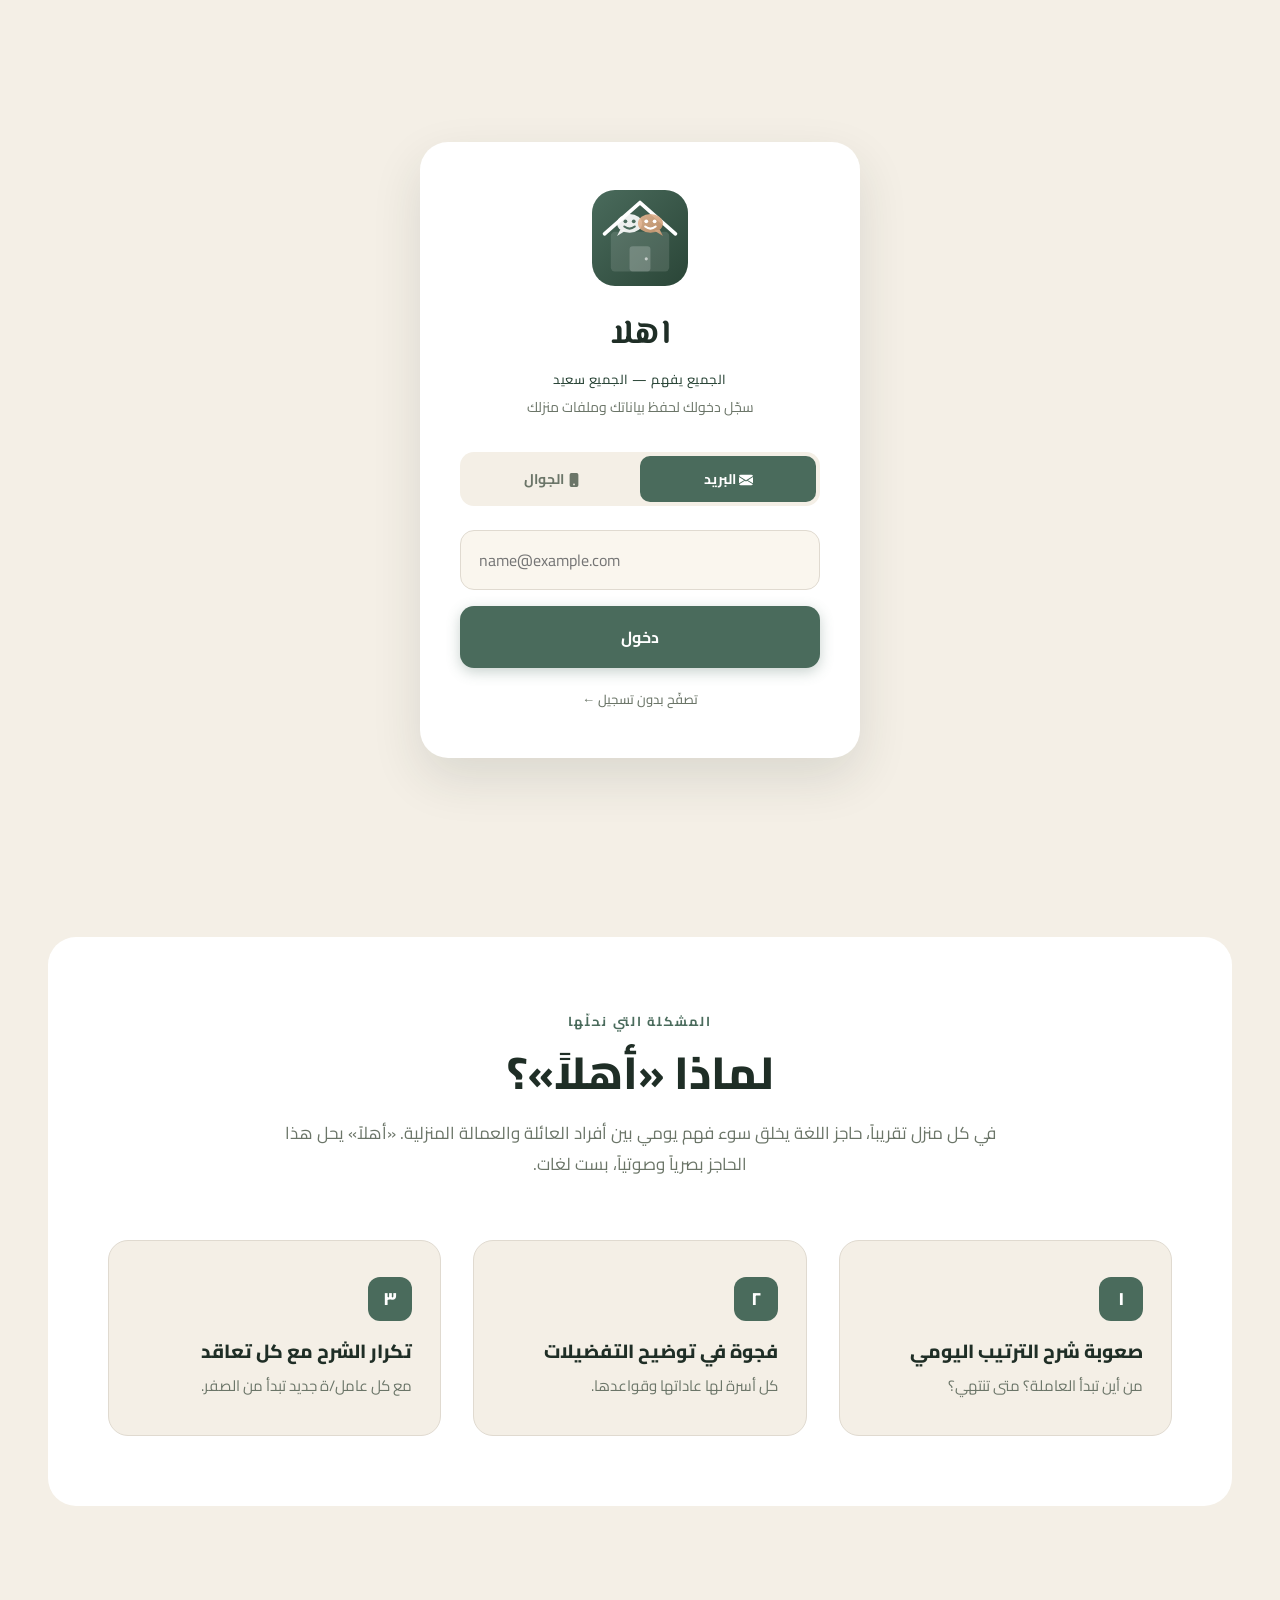
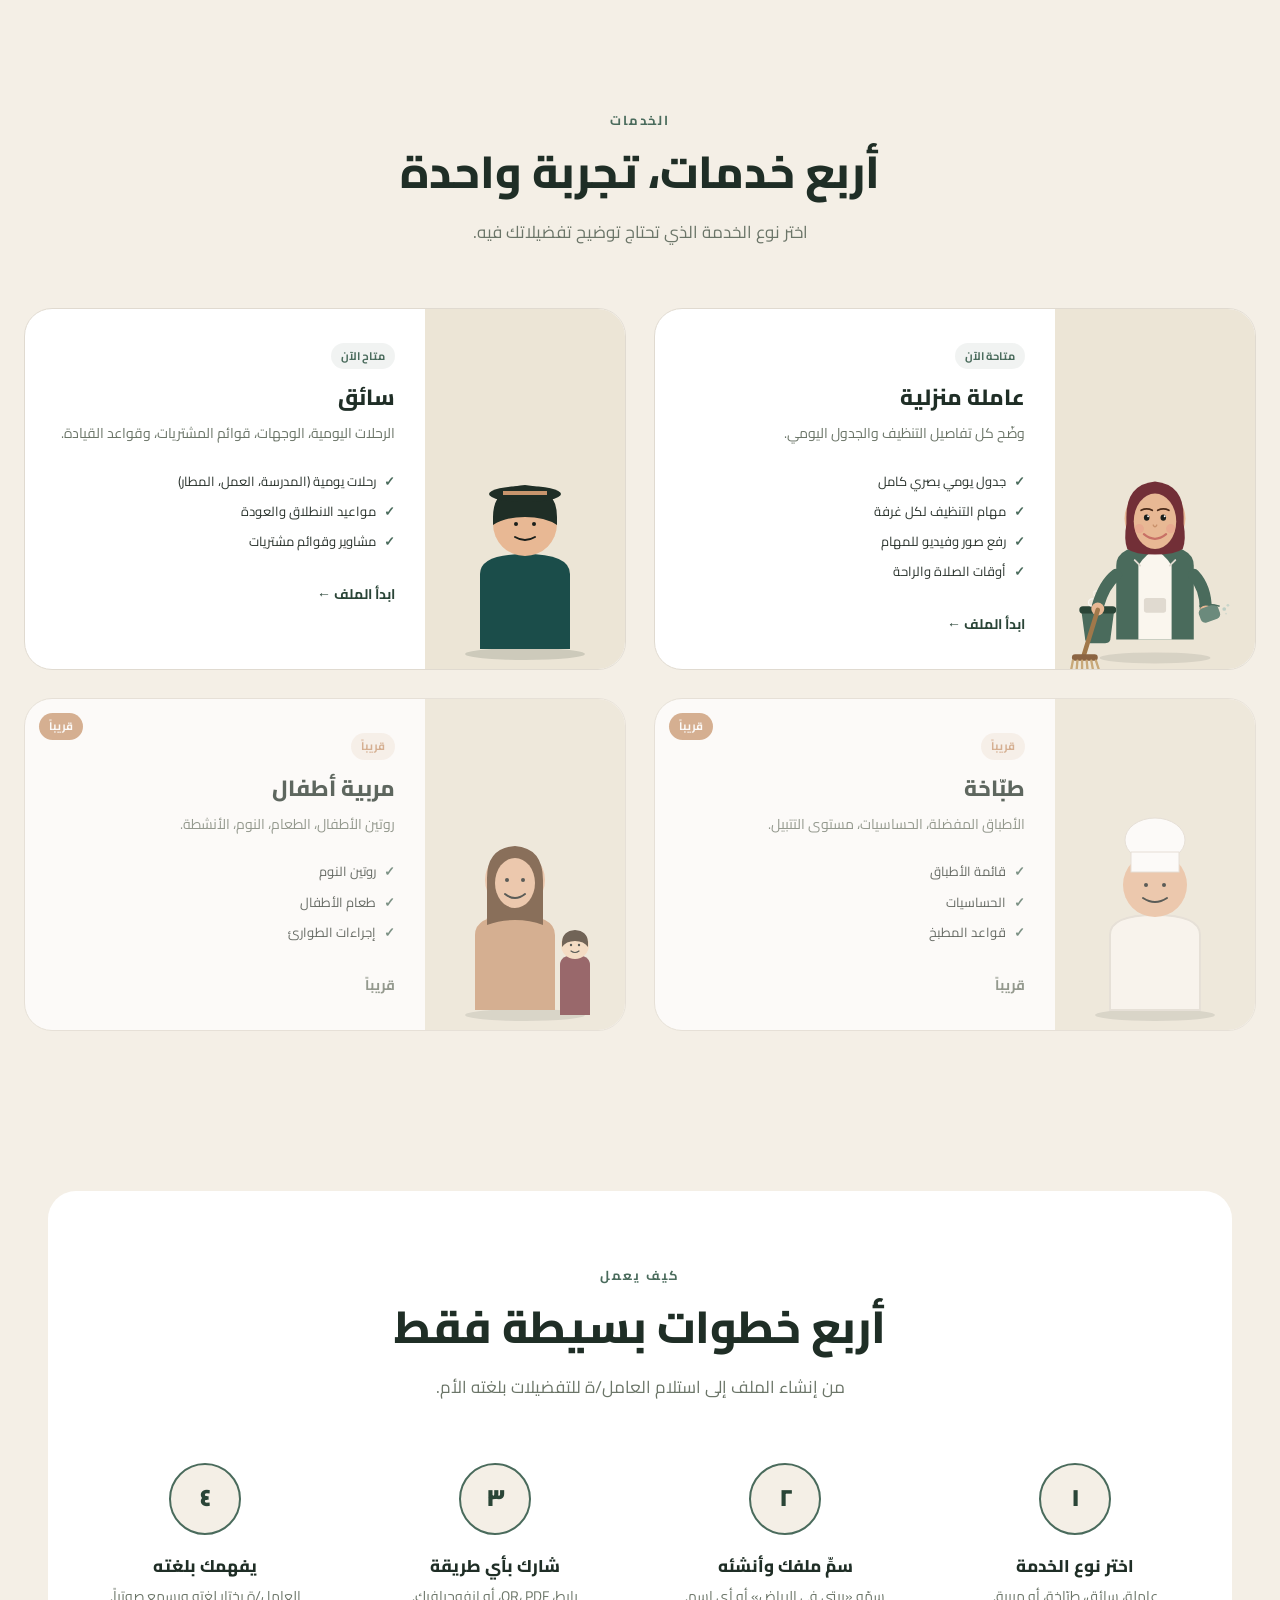
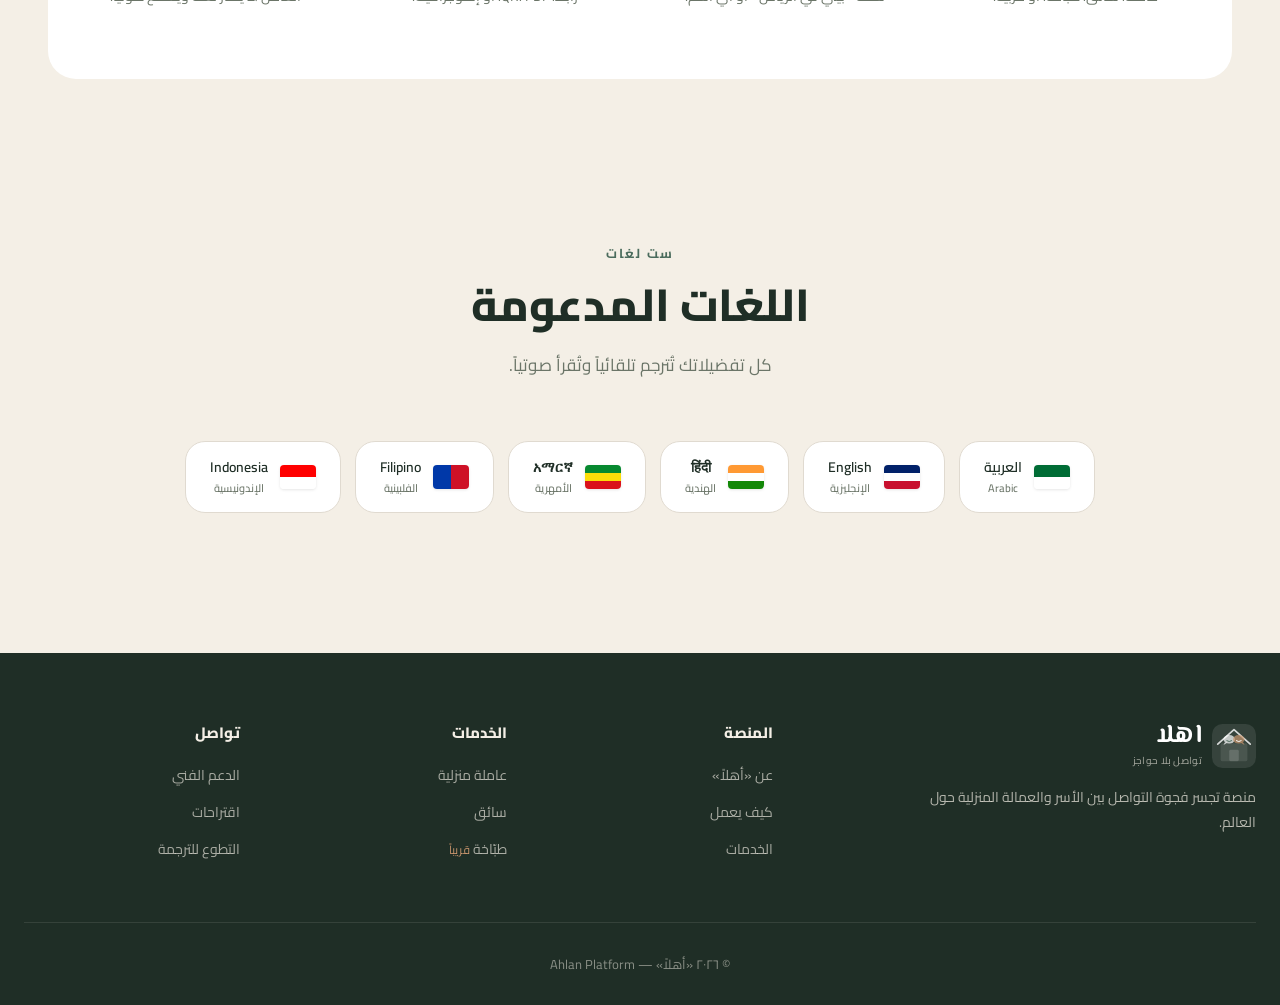
==== index.html @ 478775bb "Add root index.html for public hosting (GitHub Pages / direct link) Co-Authored-By: Claude Opus 4.8 " ====
<!DOCTYPE html>
<html lang="ar" dir="rtl">
<head>
<meta charset="UTF-8">
<meta name="viewport" content="width=device-width, initial-scale=1.0, maximum-scale=1.0, user-scalable=no">
<meta name="color-scheme" content="light only">
<meta name="description" content="اهلا — منصة تواصل بصري بين الأسر والعمالة المنزلية بست لغات">
<meta name="theme-color" content="#4A6B5C">
<meta http-equiv="Content-Security-Policy" content="default-src * data: blob: 'unsafe-inline' 'unsafe-eval'; script-src * data: blob: 'unsafe-inline' 'unsafe-eval'; script-src-attr 'unsafe-inline'; style-src * 'unsafe-inline'; font-src * data:; img-src * data: blob:; connect-src *; frame-src * blob: data:; object-src 'none'">
<meta http-equiv="X-Content-Type-Options" content="nosniff">
<meta name="referrer" content="no-referrer">
<title>اهلا — Ahlan</title>
<link rel="icon" type="image/svg+xml" href="data:image/svg+xml,%3Csvg xmlns='http://www.w3.org/2000/svg' viewBox='0 0 64 64'%3E%3Crect width='64' height='64' rx='16' fill='%234A6B5C'/%3E%3Cellipse cx='26' cy='27' rx='13' ry='11' fill='white' opacity='.92'/%3E%3Cellipse cx='40' cy='35' rx='13' ry='11' fill='%23C8956D' opacity='.92'/%3E%3Ccircle cx='22' cy='26' r='1.8' fill='%234A6B5C'/%3E%3Ccircle cx='29' cy='26' r='1.8' fill='%234A6B5C'/%3E%3Cpath d='M21 31 Q25.5 35 30 31' stroke='%234A6B5C' stroke-width='2' fill='none' stroke-linecap='round'/%3E%3Ccircle cx='36' cy='34' r='1.8' fill='white'/%3E%3Ccircle cx='43' cy='34' r='1.8' fill='white'/%3E%3Cpath d='M35 39 Q39.5 43 44 39' stroke='white' stroke-width='2' fill='none' stroke-linecap='round'/%3E%3C/svg%3E">
<link rel="preconnect" href="https://fonts.googleapis.com">
<link rel="preconnect" href="https://fonts.gstatic.com" crossorigin>
<link href="https://fonts.googleapis.com/css2?family=Cairo:wght@400;500;600;700;800;900&family=Tajawal:wght@400;500;700;900&family=El+Messiri:wght@400;500;600;700&family=Reem+Kufi:wght@400;500;600;700&display=swap" rel="stylesheet">
<!-- Bootstrap Icons CDN removed — icons are rendered as inline SVG (works offline) -->
<script>/* QRCode.js (vendored, MIT) */
var QRCode;!function(){function a(a){this.mode=c.MODE_8BIT_BYTE,this.data=a,this.parsedData=[];for(var b=[],d=0,e=this.data.length;e>d;d++){var f=this.data.charCodeAt(d);f>65536?(b[0]=240|(1835008&f)>>>18,b[1]=128|(258048&f)>>>12,b[2]=128|(4032&f)>>>6,b[3]=128|63&f):f>2048?(b[0]=224|(61440&f)>>>12,b[1]=128|(4032&f)>>>6,b[2]=128|63&f):f>128?(b[0]=192|(1984&f)>>>6,b[1]=128|63&f):b[0]=f,this.parsedData=this.parsedData.concat(b)}this.parsedData.length!=this.data.length&&(this.parsedData.unshift(191),this.parsedData.unshift(187),this.parsedData.unshift(239))}function b(a,b){this.typeNumber=a,this.errorCorrectLevel=b,this.modules=null,this.moduleCount=0,this.dataCache=null,this.dataList=[]}function i(a,b){if(void 0==a.length)throw new Error(a.length+"/"+b);for(var c=0;c<a.length&&0==a[c];)c++;this.num=new Array(a.length-c+b);for(var d=0;d<a.length-c;d++)this.num[d]=a[d+c]}function j(a,b){this.totalCount=a,this.dataCount=b}function k(){this.buffer=[],this.length=0}function m(){return"undefined"!=typeof CanvasRenderingContext2D}function n(){var a=!1,b=navigator.userAgent;return/android/i.test(b)&&(a=!0,aMat=b.toString().match(/android ([0-9]\.[0-9])/i),aMat&&aMat[1]&&(a=parseFloat(aMat[1]))),a}function r(a,b){for(var c=1,e=s(a),f=0,g=l.length;g>=f;f++){var h=0;switch(b){case d.L:h=l[f][0];break;case d.M:h=l[f][1];break;case d.Q:h=l[f][2];break;case d.H:h=l[f][3]}if(h>=e)break;c++}if(c>l.length)throw new Error("Too long data");return c}function s(a){var b=encodeURI(a).toString().replace(/\%[0-9a-fA-F]{2}/g,"a");return b.length+(b.length!=a?3:0)}a.prototype={getLength:function(){return this.parsedData.length},write:function(a){for(var b=0,c=this.parsedData.length;c>b;b++)a.put(this.parsedData[b],8)}},b.prototype={addData:function(b){var c=new a(b);this.dataList.push(c),this.dataCache=null},isDark:function(a,b){if(0>a||this.moduleCount<=a||0>b||this.moduleCount<=b)throw new Error(a+","+b);return this.modules[a][b]},getModuleCount:function(){return this.moduleCount},make:function(){this.makeImpl(!1,this.getBestMaskPattern())},makeImpl:function(a,c){this.moduleCount=4*this.typeNumber+17,this.modules=new Array(this.moduleCount);for(var d=0;d<this.moduleCount;d++){this.modules[d]=new Array(this.moduleCount);for(var e=0;e<this.moduleCount;e++)this.modules[d][e]=null}this.setupPositionProbePattern(0,0),this.setupPositionProbePattern(this.moduleCount-7,0),this.setupPositionProbePattern(0,this.moduleCount-7),this.setupPositionAdjustPattern(),this.setupTimingPattern(),this.setupTypeInfo(a,c),this.typeNumber>=7&&this.setupTypeNumber(a),null==this.dataCache&&(this.dataCache=b.createData(this.typeNumber,this.errorCorrectLevel,this.dataList)),this.mapData(this.dataCache,c)},setupPositionProbePattern:function(a,b){for(var c=-1;7>=c;c++)if(!(-1>=a+c||this.moduleCount<=a+c))for(var d=-1;7>=d;d++)-1>=b+d||this.moduleCount<=b+d||(this.modules[a+c][b+d]=c>=0&&6>=c&&(0==d||6==d)||d>=0&&6>=d&&(0==c||6==c)||c>=2&&4>=c&&d>=2&&4>=d?!0:!1)},getBestMaskPattern:function(){for(var a=0,b=0,c=0;8>c;c++){this.makeImpl(!0,c);var d=f.getLostPoint(this);(0==c||a>d)&&(a=d,b=c)}return b},createMovieClip:function(a,b,c){var d=a.createEmptyMovieClip(b,c),e=1;this.make();for(var f=0;f<this.modules.length;f++)for(var g=f*e,h=0;h<this.modules[f].length;h++){var i=h*e,j=this.modules[f][h];j&&(d.beginFill(0,100),d.moveTo(i,g),d.lineTo(i+e,g),d.lineTo(i+e,g+e),d.lineTo(i,g+e),d.endFill())}return d},setupTimingPattern:function(){for(var a=8;a<this.moduleCount-8;a++)null==this.modules[a][6]&&(this.modules[a][6]=0==a%2);for(var b=8;b<this.moduleCount-8;b++)null==this.modules[6][b]&&(this.modules[6][b]=0==b%2)},setupPositionAdjustPattern:function(){for(var a=f.getPatternPosition(this.typeNumber),b=0;b<a.length;b++)for(var c=0;c<a.length;c++){var d=a[b],e=a[c];if(null==this.modules[d][e])for(var g=-2;2>=g;g++)for(var h=-2;2>=h;h++)this.modules[d+g][e+h]=-2==g||2==g||-2==h||2==h||0==g&&0==h?!0:!1}},setupTypeNumber:function(a){for(var b=f.getBCHTypeNumber(this.typeNumber),c=0;18>c;c++){var d=!a&&1==(1&b>>c);this.modules[Math.floor(c/3)][c%3+this.moduleCount-8-3]=d}for(var c=0;18>c;c++){var d=!a&&1==(1&b>>c);this.modules[c%3+this.moduleCount-8-3][Math.floor(c/3)]=d}},setupTypeInfo:function(a,b){for(var c=this.errorCorrectLevel<<3|b,d=f.getBCHTypeInfo(c),e=0;15>e;e++){var g=!a&&1==(1&d>>e);6>e?this.modules[e][8]=g:8>e?this.modules[e+1][8]=g:this.modules[this.moduleCount-15+e][8]=g}for(var e=0;15>e;e++){var g=!a&&1==(1&d>>e);8>e?this.modules[8][this.moduleCount-e-1]=g:9>e?this.modules[8][15-e-1+1]=g:this.modules[8][15-e-1]=g}this.modules[this.moduleCount-8][8]=!a},mapData:function(a,b){for(var c=-1,d=this.moduleCount-1,e=7,g=0,h=this.moduleCount-1;h>0;h-=2)for(6==h&&h--;;){for(var i=0;2>i;i++)if(null==this.modules[d][h-i]){var j=!1;g<a.length&&(j=1==(1&a[g]>>>e));var k=f.getMask(b,d,h-i);k&&(j=!j),this.modules[d][h-i]=j,e--,-1==e&&(g++,e=7)}if(d+=c,0>d||this.moduleCount<=d){d-=c,c=-c;break}}}},b.PAD0=236,b.PAD1=17,b.createData=function(a,c,d){for(var e=j.getRSBlocks(a,c),g=new k,h=0;h<d.length;h++){var i=d[h];g.put(i.mode,4),g.put(i.getLength(),f.getLengthInBits(i.mode,a)),i.write(g)}for(var l=0,h=0;h<e.length;h++)l+=e[h].dataCount;if(g.getLengthInBits()>8*l)throw new Error("code length overflow. ("+g.getLengthInBits()+">"+8*l+")");for(g.getLengthInBits()+4<=8*l&&g.put(0,4);0!=g.getLengthInBits()%8;)g.putBit(!1);for(;;){if(g.getLengthInBits()>=8*l)break;if(g.put(b.PAD0,8),g.getLengthInBits()>=8*l)break;g.put(b.PAD1,8)}return b.createBytes(g,e)},b.createBytes=function(a,b){for(var c=0,d=0,e=0,g=new Array(b.length),h=new Array(b.length),j=0;j<b.length;j++){var k=b[j].dataCount,l=b[j].totalCount-k;d=Math.max(d,k),e=Math.max(e,l),g[j]=new Array(k);for(var m=0;m<g[j].length;m++)g[j][m]=255&a.buffer[m+c];c+=k;var n=f.getErrorCorrectPolynomial(l),o=new i(g[j],n.getLength()-1),p=o.mod(n);h[j]=new Array(n.getLength()-1);for(var m=0;m<h[j].length;m++){var q=m+p.getLength()-h[j].length;h[j][m]=q>=0?p.get(q):0}}for(var r=0,m=0;m<b.length;m++)r+=b[m].totalCount;for(var s=new Array(r),t=0,m=0;d>m;m++)for(var j=0;j<b.length;j++)m<g[j].length&&(s[t++]=g[j][m]);for(var m=0;e>m;m++)for(var j=0;j<b.length;j++)m<h[j].length&&(s[t++]=h[j][m]);return s};for(var c={MODE_NUMBER:1,MODE_ALPHA_NUM:2,MODE_8BIT_BYTE:4,MODE_KANJI:8},d={L:1,M:0,Q:3,H:2},e={PATTERN000:0,PATTERN001:1,PATTERN010:2,PATTERN011:3,PATTERN100:4,PATTERN101:5,PATTERN110:6,PATTERN111:7},f={PATTERN_POSITION_TABLE:[[],[6,18],[6,22],[6,26],[6,30],[6,34],[6,22,38],[6,24,42],[6,26,46],[6,28,50],[6,30,54],[6,32,58],[6,34,62],[6,26,46,66],[6,26,48,70],[6,26,50,74],[6,30,54,78],[6,30,56,82],[6,30,58,86],[6,34,62,90],[6,28,50,72,94],[6,26,50,74,98],[6,30,54,78,102],[6,28,54,80,106],[6,32,58,84,110],[6,30,58,86,114],[6,34,62,90,118],[6,26,50,74,98,122],[6,30,54,78,102,126],[6,26,52,78,104,130],[6,30,56,82,108,134],[6,34,60,86,112,138],[6,30,58,86,114,142],[6,34,62,90,118,146],[6,30,54,78,102,126,150],[6,24,50,76,102,128,154],[6,28,54,80,106,132,158],[6,32,58,84,110,136,162],[6,26,54,82,110,138,166],[6,30,58,86,114,142,170]],G15:1335,G18:7973,G15_MASK:21522,getBCHTypeInfo:function(a){for(var b=a<<10;f.getBCHDigit(b)-f.getBCHDigit(f.G15)>=0;)b^=f.G15<<f.getBCHDigit(b)-f.getBCHDigit(f.G15);return(a<<10|b)^f.G15_MASK},getBCHTypeNumber:function(a){for(var b=a<<12;f.getBCHDigit(b)-f.getBCHDigit(f.G18)>=0;)b^=f.G18<<f.getBCHDigit(b)-f.getBCHDigit(f.G18);return a<<12|b},getBCHDigit:function(a){for(var b=0;0!=a;)b++,a>>>=1;return b},getPatternPosition:function(a){return f.PATTERN_POSITION_TABLE[a-1]},getMask:function(a,b,c){switch(a){case e.PATTERN000:return 0==(b+c)%2;case e.PATTERN001:return 0==b%2;case e.PATTERN010:return 0==c%3;case e.PATTERN011:return 0==(b+c)%3;case e.PATTERN100:return 0==(Math.floor(b/2)+Math.floor(c/3))%2;case e.PATTERN101:return 0==b*c%2+b*c%3;case e.PATTERN110:return 0==(b*c%2+b*c%3)%2;case e.PATTERN111:return 0==(b*c%3+(b+c)%2)%2;default:throw new Error("bad maskPattern:"+a)}},getErrorCorrectPolynomial:function(a){for(var b=new i([1],0),c=0;a>c;c++)b=b.multiply(new i([1,g.gexp(c)],0));return b},getLengthInBits:function(a,b){if(b>=1&&10>b)switch(a){case c.MODE_NUMBER:return 10;case c.MODE_ALPHA_NUM:return 9;case c.MODE_8BIT_BYTE:return 8;case c.MODE_KANJI:return 8;default:throw new Error("mode:"+a)}else if(27>b)switch(a){case c.MODE_NUMBER:return 12;case c.MODE_ALPHA_NUM:return 11;case c.MODE_8BIT_BYTE:return 16;case c.MODE_KANJI:return 10;default:throw new Error("mode:"+a)}else{if(!(41>b))throw new Error("type:"+b);switch(a){case c.MODE_NUMBER:return 14;case c.MODE_ALPHA_NUM:return 13;case c.MODE_8BIT_BYTE:return 16;case c.MODE_KANJI:return 12;default:throw new Error("mode:"+a)}}},getLostPoint:function(a){for(var b=a.getModuleCount(),c=0,d=0;b>d;d++)for(var e=0;b>e;e++){for(var f=0,g=a.isDark(d,e),h=-1;1>=h;h++)if(!(0>d+h||d+h>=b))for(var i=-1;1>=i;i++)0>e+i||e+i>=b||(0!=h||0!=i)&&g==a.isDark(d+h,e+i)&&f++;f>5&&(c+=3+f-5)}for(var d=0;b-1>d;d++)for(var e=0;b-1>e;e++){var j=0;a.isDark(d,e)&&j++,a.isDark(d+1,e)&&j++,a.isDark(d,e+1)&&j++,a.isDark(d+1,e+1)&&j++,(0==j||4==j)&&(c+=3)}for(var d=0;b>d;d++)for(var e=0;b-6>e;e++)a.isDark(d,e)&&!a.isDark(d,e+1)&&a.isDark(d,e+2)&&a.isDark(d,e+3)&&a.isDark(d,e+4)&&!a.isDark(d,e+5)&&a.isDark(d,e+6)&&(c+=40);for(var e=0;b>e;e++)for(var d=0;b-6>d;d++)a.isDark(d,e)&&!a.isDark(d+1,e)&&a.isDark(d+2,e)&&a.isDark(d+3,e)&&a.isDark(d+4,e)&&!a.isDark(d+5,e)&&a.isDark(d+6,e)&&(c+=40);for(var k=0,e=0;b>e;e++)for(var d=0;b>d;d++)a.isDark(d,e)&&k++;var l=Math.abs(100*k/b/b-50)/5;return c+=10*l}},g={glog:function(a){if(1>a)throw new Error("glog("+a+")");return g.LOG_TABLE[a]},gexp:function(a){for(;0>a;)a+=255;for(;a>=256;)a-=255;return g.EXP_TABLE[a]},EXP_TABLE:new Array(256),LOG_TABLE:new Array(256)},h=0;8>h;h++)g.EXP_TABLE[h]=1<<h;for(var h=8;256>h;h++)g.EXP_TABLE[h]=g.EXP_TABLE[h-4]^g.EXP_TABLE[h-5]^g.EXP_TABLE[h-6]^g.EXP_TABLE[h-8];for(var h=0;255>h;h++)g.LOG_TABLE[g.EXP_TABLE[h]]=h;i.prototype={get:function(a){return this.num[a]},getLength:function(){return this.num.length},multiply:function(a){for(var b=new Array(this.getLength()+a.getLength()-1),c=0;c<this.getLength();c++)for(var d=0;d<a.getLength();d++)b[c+d]^=g.gexp(g.glog(this.get(c))+g.glog(a.get(d)));return new i(b,0)},mod:function(a){if(this.getLength()-a.getLength()<0)return this;for(var b=g.glog(this.get(0))-g.glog(a.get(0)),c=new Array(this.getLength()),d=0;d<this.getLength();d++)c[d]=this.get(d);for(var d=0;d<a.getLength();d++)c[d]^=g.gexp(g.glog(a.get(d))+b);return new i(c,0).mod(a)}},j.RS_BLOCK_TABLE=[[1,26,19],[1,26,16],[1,26,13],[1,26,9],[1,44,34],[1,44,28],[1,44,22],[1,44,16],[1,70,55],[1,70,44],[2,35,17],[2,35,13],[1,100,80],[2,50,32],[2,50,24],[4,25,9],[1,134,108],[2,67,43],[2,33,15,2,34,16],[2,33,11,2,34,12],[2,86,68],[4,43,27],[4,43,19],[4,43,15],[2,98,78],[4,49,31],[2,32,14,4,33,15],[4,39,13,1,40,14],[2,121,97],[2,60,38,2,61,39],[4,40,18,2,41,19],[4,40,14,2,41,15],[2,146,116],[3,58,36,2,59,37],[4,36,16,4,37,17],[4,36,12,4,37,13],[2,86,68,2,87,69],[4,69,43,1,70,44],[6,43,19,2,44,20],[6,43,15,2,44,16],[4,101,81],[1,80,50,4,81,51],[4,50,22,4,51,23],[3,36,12,8,37,13],[2,116,92,2,117,93],[6,58,36,2,59,37],[4,46,20,6,47,21],[7,42,14,4,43,15],[4,133,107],[8,59,37,1,60,38],[8,44,20,4,45,21],[12,33,11,4,34,12],[3,145,115,1,146,116],[4,64,40,5,65,41],[11,36,16,5,37,17],[11,36,12,5,37,13],[5,109,87,1,110,88],[5,65,41,5,66,42],[5,54,24,7,55,25],[11,36,12],[5,122,98,1,123,99],[7,73,45,3,74,46],[15,43,19,2,44,20],[3,45,15,13,46,16],[1,135,107,5,136,108],[10,74,46,1,75,47],[1,50,22,15,51,23],[2,42,14,17,43,15],[5,150,120,1,151,121],[9,69,43,4,70,44],[17,50,22,1,51,23],[2,42,14,19,43,15],[3,141,113,4,142,114],[3,70,44,11,71,45],[17,47,21,4,48,22],[9,39,13,16,40,14],[3,135,107,5,136,108],[3,67,41,13,68,42],[15,54,24,5,55,25],[15,43,15,10,44,16],[4,144,116,4,145,117],[17,68,42],[17,50,22,6,51,23],[19,46,16,6,47,17],[2,139,111,7,140,112],[17,74,46],[7,54,24,16,55,25],[34,37,13],[4,151,121,5,152,122],[4,75,47,14,76,48],[11,54,24,14,55,25],[16,45,15,14,46,16],[6,147,117,4,148,118],[6,73,45,14,74,46],[11,54,24,16,55,25],[30,46,16,2,47,17],[8,132,106,4,133,107],[8,75,47,13,76,48],[7,54,24,22,55,25],[22,45,15,13,46,16],[10,142,114,2,143,115],[19,74,46,4,75,47],[28,50,22,6,51,23],[33,46,16,4,47,17],[8,152,122,4,153,123],[22,73,45,3,74,46],[8,53,23,26,54,24],[12,45,15,28,46,16],[3,147,117,10,148,118],[3,73,45,23,74,46],[4,54,24,31,55,25],[11,45,15,31,46,16],[7,146,116,7,147,117],[21,73,45,7,74,46],[1,53,23,37,54,24],[19,45,15,26,46,16],[5,145,115,10,146,116],[19,75,47,10,76,48],[15,54,24,25,55,25],[23,45,15,25,46,16],[13,145,115,3,146,116],[2,74,46,29,75,47],[42,54,24,1,55,25],[23,45,15,28,46,16],[17,145,115],[10,74,46,23,75,47],[10,54,24,35,55,25],[19,45,15,35,46,16],[17,145,115,1,146,116],[14,74,46,21,75,47],[29,54,24,19,55,25],[11,45,15,46,46,16],[13,145,115,6,146,116],[14,74,46,23,75,47],[44,54,24,7,55,25],[59,46,16,1,47,17],[12,151,121,7,152,122],[12,75,47,26,76,48],[39,54,24,14,55,25],[22,45,15,41,46,16],[6,151,121,14,152,122],[6,75,47,34,76,48],[46,54,24,10,55,25],[2,45,15,64,46,16],[17,152,122,4,153,123],[29,74,46,14,75,47],[49,54,24,10,55,25],[24,45,15,46,46,16],[4,152,122,18,153,123],[13,74,46,32,75,47],[48,54,24,14,55,25],[42,45,15,32,46,16],[20,147,117,4,148,118],[40,75,47,7,76,48],[43,54,24,22,55,25],[10,45,15,67,46,16],[19,148,118,6,149,119],[18,75,47,31,76,48],[34,54,24,34,55,25],[20,45,15,61,46,16]],j.getRSBlocks=function(a,b){var c=j.getRsBlockTable(a,b);if(void 0==c)throw new Error("bad rs block @ typeNumber:"+a+"/errorCorrectLevel:"+b);for(var d=c.length/3,e=[],f=0;d>f;f++)for(var g=c[3*f+0],h=c[3*f+1],i=c[3*f+2],k=0;g>k;k++)e.push(new j(h,i));return e},j.getRsBlockTable=function(a,b){switch(b){case d.L:return j.RS_BLOCK_TABLE[4*(a-1)+0];case d.M:return j.RS_BLOCK_TABLE[4*(a-1)+1];case d.Q:return j.RS_BLOCK_TABLE[4*(a-1)+2];case d.H:return j.RS_BLOCK_TABLE[4*(a-1)+3];default:return void 0}},k.prototype={get:function(a){var b=Math.floor(a/8);return 1==(1&this.buffer[b]>>>7-a%8)},put:function(a,b){for(var c=0;b>c;c++)this.putBit(1==(1&a>>>b-c-1))},getLengthInBits:function(){return this.length},putBit:function(a){var b=Math.floor(this.length/8);this.buffer.length<=b&&this.buffer.push(0),a&&(this.buffer[b]|=128>>>this.length%8),this.length++}};var l=[[17,14,11,7],[32,26,20,14],[53,42,32,24],[78,62,46,34],[106,84,60,44],[134,106,74,58],[154,122,86,64],[192,152,108,84],[230,180,130,98],[271,213,151,119],[321,251,177,137],[367,287,203,155],[425,331,241,177],[458,362,258,194],[520,412,292,220],[586,450,322,250],[644,504,364,280],[718,560,394,310],[792,624,442,338],[858,666,482,382],[929,711,509,403],[1003,779,565,439],[1091,857,611,461],[1171,911,661,511],[1273,997,715,535],[1367,1059,751,593],[1465,1125,805,625],[1528,1190,868,658],[1628,1264,908,698],[1732,1370,982,742],[1840,1452,1030,790],[1952,1538,1112,842],[2068,1628,1168,898],[2188,1722,1228,958],[2303,1809,1283,983],[2431,1911,1351,1051],[2563,1989,1423,1093],[2699,2099,1499,1139],[2809,2213,1579,1219],[2953,2331,1663,1273]],o=function(){var a=function(a,b){this._el=a,this._htOption=b};return a.prototype.draw=function(a){function g(a,b){var c=document.createElementNS("http://www.w3.org/2000/svg",a);for(var d in b)b.hasOwnProperty(d)&&c.setAttribute(d,b[d]);return c}var b=this._htOption,c=this._el,d=a.getModuleCount();Math.floor(b.width/d),Math.floor(b.height/d),this.clear();var h=g("svg",{viewBox:"0 0 "+String(d)+" "+String(d),width:"100%",height:"100%",fill:b.colorLight});h.setAttributeNS("http://www.w3.org/2000/xmlns/","xmlns:xlink","http://www.w3.org/1999/xlink"),c.appendChild(h),h.appendChild(g("rect",{fill:b.colorDark,width:"1",height:"1",id:"template"}));for(var i=0;d>i;i++)for(var j=0;d>j;j++)if(a.isDark(i,j)){var k=g("use",{x:String(i),y:String(j)});k.setAttributeNS("http://www.w3.org/1999/xlink","href","#template"),h.appendChild(k)}},a.prototype.clear=function(){for(;this._el.hasChildNodes();)this._el.removeChild(this._el.lastChild)},a}(),p="svg"===document.documentElement.tagName.toLowerCase(),q=p?o:m()?function(){function a(){this._elImage.src=this._elCanvas.toDataURL("image/png"),this._elImage.style.display="block",this._elCanvas.style.display="none"}function d(a,b){var c=this;if(c._fFail=b,c._fSuccess=a,null===c._bSupportDataURI){var d=document.createElement("img"),e=function(){c._bSupportDataURI=!1,c._fFail&&_fFail.call(c)},f=function(){c._bSupportDataURI=!0,c._fSuccess&&c._fSuccess.call(c)};return d.onabort=e,d.onerror=e,d.onload=f,d.src="[data-uri]",void 0}c._bSupportDataURI===!0&&c._fSuccess?c._fSuccess.call(c):c._bSupportDataURI===!1&&c._fFail&&c._fFail.call(c)}if(this._android&&this._android<=2.1){var b=1/window.devicePixelRatio,c=CanvasRenderingContext2D.prototype.drawImage;CanvasRenderingContext2D.prototype.drawImage=function(a,d,e,f,g,h,i,j){if("nodeName"in a&&/img/i.test(a.nodeName))for(var l=arguments.length-1;l>=1;l--)arguments[l]=arguments[l]*b;else"undefined"==typeof j&&(arguments[1]*=b,arguments[2]*=b,arguments[3]*=b,arguments[4]*=b);c.apply(this,arguments)}}var e=function(a,b){this._bIsPainted=!1,this._android=n(),this._htOption=b,this._elCanvas=document.createElement("canvas"),this._elCanvas.width=b.width,this._elCanvas.height=b.height,a.appendChild(this._elCanvas),this._el=a,this._oContext=this._elCanvas.getContext("2d"),this._bIsPainted=!1,this._elImage=document.createElement("img"),this._elImage.style.display="none",this._el.appendChild(this._elImage),this._bSupportDataURI=null};return e.prototype.draw=function(a){var b=this._elImage,c=this._oContext,d=this._htOption,e=a.getModuleCount(),f=d.width/e,g=d.height/e,h=Math.round(f),i=Math.round(g);b.style.display="none",this.clear();for(var j=0;e>j;j++)for(var k=0;e>k;k++){var l=a.isDark(j,k),m=k*f,n=j*g;c.strokeStyle=l?d.colorDark:d.colorLight,c.lineWidth=1,c.fillStyle=l?d.colorDark:d.colorLight,c.fillRect(m,n,f,g),c.strokeRect(Math.floor(m)+.5,Math.floor(n)+.5,h,i),c.strokeRect(Math.ceil(m)-.5,Math.ceil(n)-.5,h,i)}this._bIsPainted=!0},e.prototype.makeImage=function(){this._bIsPainted&&d.call(this,a)},e.prototype.isPainted=function(){return this._bIsPainted},e.prototype.clear=function(){this._oContext.clearRect(0,0,this._elCanvas.width,this._elCanvas.height),this._bIsPainted=!1},e.prototype.round=function(a){return a?Math.floor(1e3*a)/1e3:a},e}():function(){var a=function(a,b){this._el=a,this._htOption=b};return a.prototype.draw=function(a){for(var b=this._htOption,c=this._el,d=a.getModuleCount(),e=Math.floor(b.width/d),f=Math.floor(b.height/d),g=['<table style="border:0;border-collapse:collapse;">'],h=0;d>h;h++){g.push("<tr>");for(var i=0;d>i;i++)g.push('<td style="border:0;border-collapse:collapse;padding:0;margin:0;width:'+e+"px;height:"+f+"px;background-color:"+(a.isDark(h,i)?b.colorDark:b.colorLight)+';"></td>');g.push("</tr>")}g.push("</table>"),c.innerHTML=g.join("");var j=c.childNodes[0],k=(b.width-j.offsetWidth)/2,l=(b.height-j.offsetHeight)/2;k>0&&l>0&&(j.style.margin=l+"px "+k+"px")},a.prototype.clear=function(){this._el.innerHTML=""},a}();QRCode=function(a,b){if(this._htOption={width:256,height:256,typeNumber:4,colorDark:"#000000",colorLight:"#ffffff",correctLevel:d.H},"string"==typeof b&&(b={text:b}),b)for(var c in b)this._htOption[c]=b[c];"string"==typeof a&&(a=document.getElementById(a)),this._android=n(),this._el=a,this._oQRCode=null,this._oDrawing=new q(this._el,this._htOption),this._htOption.text&&this.makeCode(this._htOption.text)},QRCode.prototype.makeCode=function(a){this._oQRCode=new b(r(a,this._htOption.correctLevel),this._htOption.correctLevel),this._oQRCode.addData(a),this._oQRCode.make(),this._el.title=a,this._oDrawing.draw(this._oQRCode),this.makeImage()},QRCode.prototype.makeImage=function(){"function"==typeof this._oDrawing.makeImage&&(!this._android||this._android>=3)&&this._oDrawing.makeImage()},QRCode.prototype.clear=function(){this._oDrawing.clear()},QRCode.CorrectLevel=d}();
</script>
<script>/* html2canvas 1.4.1 (vendored, MIT) */
/*!
 * html2canvas 1.4.1 <https://html2canvas.hertzen.com>
 * Copyright (c) 2022 Niklas von Hertzen <https://hertzen.com>
 * Released under MIT License
 */
!function(A,e){"object"==typeof exports&&"undefined"!=typeof module?module.exports=e():"function"==typeof define&&define.amd?define(e):(A="undefined"!=typeof globalThis?globalThis:A||self).html2canvas=e()}(this,function(){"use strict";
/*! *****************************************************************************
    Copyright (c) Microsoft Corporation.

    Permission to use, copy, modify, and/or distribute this software for any
    purpose with or without fee is hereby granted.

    THE SOFTWARE IS PROVIDED "AS IS" AND THE AUTHOR DISCLAIMS ALL WARRANTIES WITH
    REGARD TO THIS SOFTWARE INCLUDING ALL IMPLIED WARRANTIES OF MERCHANTABILITY
    AND FITNESS. IN NO EVENT SHALL THE AUTHOR BE LIABLE FOR ANY SPECIAL, DIRECT,
    INDIRECT, OR CONSEQUENTIAL DAMAGES OR ANY DAMAGES WHATSOEVER RESULTING FROM
    LOSS OF USE, DATA OR PROFITS, WHETHER IN AN ACTION OF CONTRACT, NEGLIGENCE OR
    OTHER TORTIOUS ACTION, ARISING OUT OF OR IN CONNECTION WITH THE USE OR
    PERFORMANCE OF THIS SOFTWARE.
    ***************************************************************************** */var r=function(A,e){return(r=Object.setPrototypeOf||{__proto__:[]}instanceof Array&&function(A,e){A.__proto__=e}||function(A,e){for(var t in e)Object.prototype.hasOwnProperty.call(e,t)&&(A[t]=e[t])})(A,e)};function A(A,e){if("function"!=typeof e&&null!==e)throw new TypeError("Class extends value "+String(e)+" is not a constructor or null");function t(){this.constructor=A}r(A,e),A.prototype=null===e?Object.create(e):(t.prototype=e.prototype,new t)}var h=function(){return(h=Object.assign||function(A){for(var e,t=1,r=arguments.length;t<r;t++)for(var B in e=arguments[t])Object.prototype.hasOwnProperty.call(e,B)&&(A[B]=e[B]);return A}).apply(this,arguments)};function a(A,s,o,i){return new(o=o||Promise)(function(t,e){function r(A){try{n(i.next(A))}catch(A){e(A)}}function B(A){try{n(i.throw(A))}catch(A){e(A)}}function n(A){var e;A.done?t(A.value):((e=A.value)instanceof o?e:new o(function(A){A(e)})).then(r,B)}n((i=i.apply(A,s||[])).next())})}function H(t,r){var B,n,s,o={label:0,sent:function(){if(1&s[0])throw s[1];return s[1]},trys:[],ops:[]},A={next:e(0),throw:e(1),return:e(2)};return"function"==typeof Symbol&&(A[Symbol.iterator]=function(){return this}),A;function e(e){return function(A){return function(e){if(B)throw new TypeError("Generator is already executing.");for(;o;)try{if(B=1,n&&(s=2&e[0]?n.return:e[0]?n.throw||((s=n.return)&&s.call(n),0):n.next)&&!(s=s.call(n,e[1])).done)return s;switch(n=0,(e=s?[2&e[0],s.value]:e)[0]){case 0:case 1:s=e;break;case 4:return o.label++,{value:e[1],done:!1};case 5:o.label++,n=e[1],e=[0];continue;case 7:e=o.ops.pop(),o.trys.pop();continue;default:if(!(s=0<(s=o.trys).length&&s[s.length-1])&&(6===e[0]||2===e[0])){o=0;continue}if(3===e[0]&&(!s||e[1]>s[0]&&e[1]<s[3])){o.label=e[1];break}if(6===e[0]&&o.label<s[1]){o.label=s[1],s=e;break}if(s&&o.label<s[2]){o.label=s[2],o.ops.push(e);break}s[2]&&o.ops.pop(),o.trys.pop();continue}e=r.call(t,o)}catch(A){e=[6,A],n=0}finally{B=s=0}if(5&e[0])throw e[1];return{value:e[0]?e[1]:void 0,done:!0}}([e,A])}}}function t(A,e,t){if(t||2===arguments.length)for(var r,B=0,n=e.length;B<n;B++)!r&&B in e||((r=r||Array.prototype.slice.call(e,0,B))[B]=e[B]);return A.concat(r||e)}var d=(B.prototype.add=function(A,e,t,r){return new B(this.left+A,this.top+e,this.width+t,this.height+r)},B.fromClientRect=function(A,e){return new B(e.left+A.windowBounds.left,e.top+A.windowBounds.top,e.width,e.height)},B.fromDOMRectList=function(A,e){e=Array.from(e).find(function(A){return 0!==A.width});return e?new B(e.left+A.windowBounds.left,e.top+A.windowBounds.top,e.width,e.height):B.EMPTY},B.EMPTY=new B(0,0,0,0),B);function B(A,e,t,r){this.left=A,this.top=e,this.width=t,this.height=r}for(var f=function(A,e){return d.fromClientRect(A,e.getBoundingClientRect())},Q=function(A){for(var e=[],t=0,r=A.length;t<r;){var B,n=A.charCodeAt(t++);55296<=n&&n<=56319&&t<r?56320==(64512&(B=A.charCodeAt(t++)))?e.push(((1023&n)<<10)+(1023&B)+65536):(e.push(n),t--):e.push(n)}return e},g=function(){for(var A=[],e=0;e<arguments.length;e++)A[e]=arguments[e];if(String.fromCodePoint)return String.fromCodePoint.apply(String,A);var t=A.length;if(!t)return"";for(var r=[],B=-1,n="";++B<t;){var s=A[B];s<=65535?r.push(s):(s-=65536,r.push(55296+(s>>10),s%1024+56320)),(B+1===t||16384<r.length)&&(n+=String.fromCharCode.apply(String,r),r.length=0)}return n},e="ABCDEFGHIJKLMNOPQRSTUVWXYZabcdefghijklmnopqrstuvwxyz0123456789+/",n="undefined"==typeof Uint8Array?[]:new Uint8Array(256),s=0;s<e.length;s++)n[e.charCodeAt(s)]=s;for(var o="ABCDEFGHIJKLMNOPQRSTUVWXYZabcdefghijklmnopqrstuvwxyz0123456789+/",c="undefined"==typeof Uint8Array?[]:new Uint8Array(256),i=0;i<o.length;i++)c[o.charCodeAt(i)]=i;function w(A,e,t){return A.slice?A.slice(e,t):new Uint16Array(Array.prototype.slice.call(A,e,t))}var U=(l.prototype.get=function(A){var e;if(0<=A){if(A<55296||56319<A&&A<=65535)return e=this.index[A>>5],this.data[e=(e<<2)+(31&A)];if(A<=65535)return e=this.index[2048+(A-55296>>5)],this.data[e=(e<<2)+(31&A)];if(A<this.highStart)return e=this.index[e=2080+(A>>11)],e=this.index[e+=A>>5&63],this.data[e=(e<<2)+(31&A)];if(A<=1114111)return this.data[this.highValueIndex]}return this.errorValue},l);function l(A,e,t,r,B,n){this.initialValue=A,this.errorValue=e,this.highStart=t,this.highValueIndex=r,this.index=B,this.data=n}for(var C="ABCDEFGHIJKLMNOPQRSTUVWXYZabcdefghijklmnopqrstuvwxyz0123456789+/",u="undefined"==typeof Uint8Array?[]:new Uint8Array(256),F=0;F<C.length;F++)u[C.charCodeAt(F)]=F;function p(A,e,t,r){var B=r[t];if(Array.isArray(A)?-1!==A.indexOf(B):A===B)for(var n=t;n<=r.length;){if((o=r[++n])===e)return 1;if(o!==D)break}if(B===D)for(n=t;0<n;){var s=r[--n];if(Array.isArray(A)?-1!==A.indexOf(s):A===s)for(var o,i=t;i<=r.length;){if((o=r[++i])===e)return 1;if(o!==D)break}if(s!==D)break}}function E(A,e){for(var t=A;0<=t;){var r=e[t];if(r!==D)return r;t--}return 0}function I(t,A){var e=(B=function(A,r){void 0===r&&(r="strict");var B=[],n=[],s=[];return A.forEach(function(A,e){var t=rA.get(A);if(50<t?(s.push(!0),t-=50):s.push(!1),-1!==["normal","auto","loose"].indexOf(r)&&-1!==[8208,8211,12316,12448].indexOf(A))return n.push(e),B.push(16);if(4!==t&&11!==t)return n.push(e),31===t?B.push("strict"===r?O:q):t===AA||29===t?B.push(J):43===t?131072<=A&&A<=196605||196608<=A&&A<=262141?B.push(q):B.push(J):void B.push(t);if(0===e)return n.push(e),B.push(J);t=B[e-1];return-1===iA.indexOf(t)?(n.push(n[e-1]),B.push(t)):(n.push(e),B.push(J))}),[n,B,s]}(t,(A=A||{lineBreak:"normal",wordBreak:"normal"}).lineBreak))[0],r=B[1],B=B[2];return[e,r="break-all"===A.wordBreak||"break-word"===A.wordBreak?r.map(function(A){return-1!==[R,J,AA].indexOf(A)?q:A}):r,"keep-all"===A.wordBreak?B.map(function(A,e){return A&&19968<=t[e]&&t[e]<=40959}):void 0]}var y,K,m,L,b,D=10,v=13,x=15,M=17,S=18,T=19,G=20,O=21,V=22,k=24,R=25,N=26,P=27,X=28,J=30,Y=32,W=33,Z=34,_=35,q=37,j=38,z=39,$=40,AA=42,eA=[9001,65288],tA="×",rA=(m=function(A){var e,t,r,B,n=.75*A.length,s=A.length,o=0;"="===A[A.length-1]&&(n--,"="===A[A.length-2]&&n--);for(var n=new("undefined"!=typeof ArrayBuffer&&"undefined"!=typeof Uint8Array&&void 0!==Uint8Array.prototype.slice?ArrayBuffer:Array)(n),i=Array.isArray(n)?n:new Uint8Array(n),Q=0;Q<s;Q+=4)e=c[A.charCodeAt(Q)],t=c[A.charCodeAt(Q+1)],r=c[A.charCodeAt(Q+2)],B=c[A.charCodeAt(Q+3)],i[o++]=e<<2|t>>4,i[o++]=(15&t)<<4|r>>2,i[o++]=(3&r)<<6|63&B;return n}(y="[base64]/[base64]/[base64]/8DvwO/A78DvwO/A78DvwO/A78DvwO/A78DvwO/A78DvwO/A78DvwO/A78DvwO/A78DvwO/[base64]/CzAAMACHC4sLkwubC58Lpwt1AK4Ltgt1APsDMAAwADAAMAAwADAAMAAwAL4LwwvLC9IL1wvdCzAAMADlC+kL8Qv5C/[base64]/[base64]/[base64]//[base64]"),L=Array.isArray(m)?function(A){for(var e=A.length,t=[],r=0;r<e;r+=4)t.push(A[r+3]<<24|A[r+2]<<16|A[r+1]<<8|A[r]);return t}(m):new Uint32Array(m),b=Array.isArray(m)?function(A){for(var e=A.length,t=[],r=0;r<e;r+=2)t.push(A[r+1]<<8|A[r]);return t}(m):new Uint16Array(m),y=w(b,12,L[4]/2),K=2===L[5]?w(b,(24+L[4])/2):(m=L,b=Math.ceil((24+L[4])/4),m.slice?m.slice(b,K):new Uint32Array(Array.prototype.slice.call(m,b,K))),new U(L[0],L[1],L[2],L[3],y,K)),BA=[J,36],nA=[1,2,3,5],sA=[D,8],oA=[P,N],iA=nA.concat(sA),QA=[j,z,$,Z,_],cA=[x,v],aA=(gA.prototype.slice=function(){return g.apply(void 0,this.codePoints.slice(this.start,this.end))},gA);function gA(A,e,t,r){this.codePoints=A,this.required="!"===e,this.start=t,this.end=r}function wA(A,e){var t=Q(A),r=(e=I(t,e))[0],B=e[1],n=e[2],s=t.length,o=0,i=0;return{next:function(){if(s<=i)return{done:!0,value:null};for(var A=tA;i<s&&(A=function(A,e,t,r,B){if(0===t[r])return tA;var n=r-1;if(Array.isArray(B)&&!0===B[n])return tA;var s=n-1,o=1+n,i=e[n],r=0<=s?e[s]:0,B=e[o];if(2===i&&3===B)return tA;if(-1!==nA.indexOf(i))return"!";if(-1!==nA.indexOf(B))return tA;if(-1!==sA.indexOf(B))return tA;if(8===E(n,e))return"÷";if(11===rA.get(A[n]))return tA;if((i===Y||i===W)&&11===rA.get(A[o]))return tA;if(7===i||7===B)return tA;if(9===i)return tA;if(-1===[D,v,x].indexOf(i)&&9===B)return tA;if(-1!==[M,S,T,k,X].indexOf(B))return tA;if(E(n,e)===V)return tA;if(p(23,V,n,e))return tA;if(p([M,S],O,n,e))return tA;if(p(12,12,n,e))return tA;if(i===D)return"÷";if(23===i||23===B)return tA;if(16===B||16===i)return"÷";if(-1!==[v,x,O].indexOf(B)||14===i)return tA;if(36===r&&-1!==cA.indexOf(i))return tA;if(i===X&&36===B)return tA;if(B===G)return tA;if(-1!==BA.indexOf(B)&&i===R||-1!==BA.indexOf(i)&&B===R)return tA;if(i===P&&-1!==[q,Y,W].indexOf(B)||-1!==[q,Y,W].indexOf(i)&&B===N)return tA;if(-1!==BA.indexOf(i)&&-1!==oA.indexOf(B)||-1!==oA.indexOf(i)&&-1!==BA.indexOf(B))return tA;if(-1!==[P,N].indexOf(i)&&(B===R||-1!==[V,x].indexOf(B)&&e[1+o]===R)||-1!==[V,x].indexOf(i)&&B===R||i===R&&-1!==[R,X,k].indexOf(B))return tA;if(-1!==[R,X,k,M,S].indexOf(B))for(var Q=n;0<=Q;){if((c=e[Q])===R)return tA;if(-1===[X,k].indexOf(c))break;Q--}if(-1!==[P,N].indexOf(B))for(var c,Q=-1!==[M,S].indexOf(i)?s:n;0<=Q;){if((c=e[Q])===R)return tA;if(-1===[X,k].indexOf(c))break;Q--}if(j===i&&-1!==[j,z,Z,_].indexOf(B)||-1!==[z,Z].indexOf(i)&&-1!==[z,$].indexOf(B)||-1!==[$,_].indexOf(i)&&B===$)return tA;if(-1!==QA.indexOf(i)&&-1!==[G,N].indexOf(B)||-1!==QA.indexOf(B)&&i===P)return tA;if(-1!==BA.indexOf(i)&&-1!==BA.indexOf(B))return tA;if(i===k&&-1!==BA.indexOf(B))return tA;if(-1!==BA.concat(R).indexOf(i)&&B===V&&-1===eA.indexOf(A[o])||-1!==BA.concat(R).indexOf(B)&&i===S)return tA;if(41===i&&41===B){for(var a=t[n],g=1;0<a&&41===e[--a];)g++;if(g%2!=0)return tA}return i===Y&&B===W?tA:"÷"}(t,B,r,++i,n))===tA;);if(A===tA&&i!==s)return{done:!0,value:null};var e=new aA(t,A,o,i);return o=i,{value:e,done:!1}}}}function UA(A){return 48<=A&&A<=57}function lA(A){return UA(A)||65<=A&&A<=70||97<=A&&A<=102}function CA(A){return 10===A||9===A||32===A}function uA(A){return 97<=(t=e=A)&&t<=122||65<=(e=e)&&e<=90||128<=A||95===A;var e,t}function FA(A){return uA(A)||UA(A)||45===A}function hA(A,e){return 92===A&&10!==e}function dA(A,e,t){return 45===A?uA(e)||hA(e,t):!!uA(A)||92===A&&10!==e}function fA(A,e,t){return 43===A||45===A?!!UA(e)||46===e&&UA(t):UA(46===A?e:A)}var HA={type:2},pA={type:3},EA={type:4},IA={type:13},yA={type:8},KA={type:21},mA={type:9},LA={type:10},bA={type:11},DA={type:12},vA={type:14},xA={type:23},MA={type:1},SA={type:25},TA={type:24},GA={type:26},OA={type:27},VA={type:28},kA={type:29},RA={type:31},NA={type:32},PA=(XA.prototype.write=function(A){this._value=this._value.concat(Q(A))},XA.prototype.read=function(){for(var A=[],e=this.consumeToken();e!==NA;)A.push(e),e=this.consumeToken();return A},XA.prototype.consumeToken=function(){var A=this.consumeCodePoint();switch(A){case 34:return this.consumeStringToken(34);case 35:var e=this.peekCodePoint(0),t=this.peekCodePoint(1),r=this.peekCodePoint(2);if(FA(e)||hA(t,r)){var B=dA(e,t,r)?2:1;return{type:5,value:this.consumeName(),flags:B}}break;case 36:if(61===this.peekCodePoint(0))return this.consumeCodePoint(),IA;break;case 39:return this.consumeStringToken(39);case 40:return HA;case 41:return pA;case 42:if(61===this.peekCodePoint(0))return this.consumeCodePoint(),vA;break;case 43:if(fA(A,this.peekCodePoint(0),this.peekCodePoint(1)))return this.reconsumeCodePoint(A),this.consumeNumericToken();break;case 44:return EA;case 45:var r=A,B=this.peekCodePoint(0),n=this.peekCodePoint(1);if(fA(r,B,n))return this.reconsumeCodePoint(A),this.consumeNumericToken();if(dA(r,B,n))return this.reconsumeCodePoint(A),this.consumeIdentLikeToken();if(45===B&&62===n)return this.consumeCodePoint(),this.consumeCodePoint(),TA;break;case 46:if(fA(A,this.peekCodePoint(0),this.peekCodePoint(1)))return this.reconsumeCodePoint(A),this.consumeNumericToken();break;case 47:if(42===this.peekCodePoint(0))for(this.consumeCodePoint();;){var s=this.consumeCodePoint();if(42===s&&47===(s=this.consumeCodePoint()))return this.consumeToken();if(-1===s)return this.consumeToken()}break;case 58:return GA;case 59:return OA;case 60:if(33===this.peekCodePoint(0)&&45===this.peekCodePoint(1)&&45===this.peekCodePoint(2))return this.consumeCodePoint(),this.consumeCodePoint(),SA;break;case 64:var n=this.peekCodePoint(0),o=this.peekCodePoint(1),i=this.peekCodePoint(2);if(dA(n,o,i))return{type:7,value:this.consumeName()};break;case 91:return VA;case 92:if(hA(A,this.peekCodePoint(0)))return this.reconsumeCodePoint(A),this.consumeIdentLikeToken();break;case 93:return kA;case 61:if(61===this.peekCodePoint(0))return this.consumeCodePoint(),yA;break;case 123:return bA;case 125:return DA;case 117:case 85:o=this.peekCodePoint(0),i=this.peekCodePoint(1);return 43!==o||!lA(i)&&63!==i||(this.consumeCodePoint(),this.consumeUnicodeRangeToken()),this.reconsumeCodePoint(A),this.consumeIdentLikeToken();case 124:if(61===this.peekCodePoint(0))return this.consumeCodePoint(),mA;if(124===this.peekCodePoint(0))return this.consumeCodePoint(),KA;break;case 126:if(61===this.peekCodePoint(0))return this.consumeCodePoint(),LA;break;case-1:return NA}return CA(A)?(this.consumeWhiteSpace(),RA):UA(A)?(this.reconsumeCodePoint(A),this.consumeNumericToken()):uA(A)?(this.reconsumeCodePoint(A),this.consumeIdentLikeToken()):{type:6,value:g(A)}},XA.prototype.consumeCodePoint=function(){var A=this._value.shift();return void 0===A?-1:A},XA.prototype.reconsumeCodePoint=function(A){this._value.unshift(A)},XA.prototype.peekCodePoint=function(A){return A>=this._value.length?-1:this._value[A]},XA.prototype.consumeUnicodeRangeToken=function(){for(var A=[],e=this.consumeCodePoint();lA(e)&&A.length<6;)A.push(e),e=this.consumeCodePoint();for(var t=!1;63===e&&A.length<6;)A.push(e),e=this.consumeCodePoint(),t=!0;if(t)return{type:30,start:parseInt(g.apply(void 0,A.map(function(A){return 63===A?48:A})),16),end:parseInt(g.apply(void 0,A.map(function(A){return 63===A?70:A})),16)};var r=parseInt(g.apply(void 0,A),16);if(45===this.peekCodePoint(0)&&lA(this.peekCodePoint(1))){this.consumeCodePoint();for(var e=this.consumeCodePoint(),B=[];lA(e)&&B.length<6;)B.push(e),e=this.consumeCodePoint();return{type:30,start:r,end:parseInt(g.apply(void 0,B),16)}}return{type:30,start:r,end:r}},XA.prototype.consumeIdentLikeToken=function(){var A=this.consumeName();return"url"===A.toLowerCase()&&40===this.peekCodePoint(0)?(this.consumeCodePoint(),this.consumeUrlToken()):40===this.peekCodePoint(0)?(this.consumeCodePoint(),{type:19,value:A}):{type:20,value:A}},XA.prototype.consumeUrlToken=function(){var A=[];if(this.consumeWhiteSpace(),-1===this.peekCodePoint(0))return{type:22,value:""};var e,t=this.peekCodePoint(0);if(39===t||34===t){t=this.consumeStringToken(this.consumeCodePoint());return 0===t.type&&(this.consumeWhiteSpace(),-1===this.peekCodePoint(0)||41===this.peekCodePoint(0))?(this.consumeCodePoint(),{type:22,value:t.value}):(this.consumeBadUrlRemnants(),xA)}for(;;){var r=this.consumeCodePoint();if(-1===r||41===r)return{type:22,value:g.apply(void 0,A)};if(CA(r))return this.consumeWhiteSpace(),-1===this.peekCodePoint(0)||41===this.peekCodePoint(0)?(this.consumeCodePoint(),{type:22,value:g.apply(void 0,A)}):(this.consumeBadUrlRemnants(),xA);if(34===r||39===r||40===r||(0<=(e=r)&&e<=8||11===e||14<=e&&e<=31||127===e))return this.consumeBadUrlRemnants(),xA;if(92===r){if(!hA(r,this.peekCodePoint(0)))return this.consumeBadUrlRemnants(),xA;A.push(this.consumeEscapedCodePoint())}else A.push(r)}},XA.prototype.consumeWhiteSpace=function(){for(;CA(this.peekCodePoint(0));)this.consumeCodePoint()},XA.prototype.consumeBadUrlRemnants=function(){for(;;){var A=this.consumeCodePoint();if(41===A||-1===A)return;hA(A,this.peekCodePoint(0))&&this.consumeEscapedCodePoint()}},XA.prototype.consumeStringSlice=function(A){for(var e="";0<A;){var t=Math.min(5e4,A);e+=g.apply(void 0,this._value.splice(0,t)),A-=t}return this._value.shift(),e},XA.prototype.consumeStringToken=function(A){for(var e="",t=0;;){var r,B=this._value[t];if(-1===B||void 0===B||B===A)return{type:0,value:e+=this.consumeStringSlice(t)};if(10===B)return this._value.splice(0,t),MA;92!==B||-1!==(r=this._value[t+1])&&void 0!==r&&(10===r?(e+=this.consumeStringSlice(t),t=-1,this._value.shift()):hA(B,r)&&(e+=this.consumeStringSlice(t),e+=g(this.consumeEscapedCodePoint()),t=-1)),t++}},XA.prototype.consumeNumber=function(){var A=[],e=4;for(43!==(t=this.peekCodePoint(0))&&45!==t||A.push(this.consumeCodePoint());UA(this.peekCodePoint(0));)A.push(this.consumeCodePoint());var t=this.peekCodePoint(0),r=this.peekCodePoint(1);if(46===t&&UA(r))for(A.push(this.consumeCodePoint(),this.consumeCodePoint()),e=8;UA(this.peekCodePoint(0));)A.push(this.consumeCodePoint());t=this.peekCodePoint(0);var r=this.peekCodePoint(1),B=this.peekCodePoint(2);if((69===t||101===t)&&((43===r||45===r)&&UA(B)||UA(r)))for(A.push(this.consumeCodePoint(),this.consumeCodePoint()),e=8;UA(this.peekCodePoint(0));)A.push(this.consumeCodePoint());return[function(A){var e=0,t=1;43!==A[e]&&45!==A[e]||(45===A[e]&&(t=-1),e++);for(var r=[];UA(A[e]);)r.push(A[e++]);var B=r.length?parseInt(g.apply(void 0,r),10):0;46===A[e]&&e++;for(var n=[];UA(A[e]);)n.push(A[e++]);var s=n.length,o=s?parseInt(g.apply(void 0,n),10):0;69!==A[e]&&101!==A[e]||e++;var i=1;43!==A[e]&&45!==A[e]||(45===A[e]&&(i=-1),e++);for(var Q=[];UA(A[e]);)Q.push(A[e++]);var c=Q.length?parseInt(g.apply(void 0,Q),10):0;return t*(B+o*Math.pow(10,-s))*Math.pow(10,i*c)}(A),e]},XA.prototype.consumeNumericToken=function(){var A=this.consumeNumber(),e=A[0],t=A[1],r=this.peekCodePoint(0),B=this.peekCodePoint(1),A=this.peekCodePoint(2);return dA(r,B,A)?{type:15,number:e,flags:t,unit:this.consumeName()}:37===r?(this.consumeCodePoint(),{type:16,number:e,flags:t}):{type:17,number:e,flags:t}},XA.prototype.consumeEscapedCodePoint=function(){var A,e=this.consumeCodePoint();if(lA(e)){for(var t=g(e);lA(this.peekCodePoint(0))&&t.length<6;)t+=g(this.consumeCodePoint());CA(this.peekCodePoint(0))&&this.consumeCodePoint();var r=parseInt(t,16);return 0===r||55296<=(A=r)&&A<=57343||1114111<r?65533:r}return-1===e?65533:e},XA.prototype.consumeName=function(){for(var A="";;){var e=this.consumeCodePoint();if(FA(e))A+=g(e);else{if(!hA(e,this.peekCodePoint(0)))return this.reconsumeCodePoint(e),A;A+=g(this.consumeEscapedCodePoint())}}},XA);function XA(){this._value=[]}var JA=(YA.create=function(A){var e=new PA;return e.write(A),new YA(e.read())},YA.parseValue=function(A){return YA.create(A).parseComponentValue()},YA.parseValues=function(A){return YA.create(A).parseComponentValues()},YA.prototype.parseComponentValue=function(){for(var A=this.consumeToken();31===A.type;)A=this.consumeToken();if(32===A.type)throw new SyntaxError("Error parsing CSS component value, unexpected EOF");this.reconsumeToken(A);for(var e=this.consumeComponentValue();31===(A=this.consumeToken()).type;);if(32===A.type)return e;throw new SyntaxError("Error parsing CSS component value, multiple values found when expecting only one")},YA.prototype.parseComponentValues=function(){for(var A=[];;){var e=this.consumeComponentValue();if(32===e.type)return A;A.push(e),A.push()}},YA.prototype.consumeComponentValue=function(){var A=this.consumeToken();switch(A.type){case 11:case 28:case 2:return this.consumeSimpleBlock(A.type);case 19:return this.consumeFunction(A)}return A},YA.prototype.consumeSimpleBlock=function(A){for(var e={type:A,values:[]},t=this.consumeToken();;){if(32===t.type||ce(t,A))return e;this.reconsumeToken(t),e.values.push(this.consumeComponentValue()),t=this.consumeToken()}},YA.prototype.consumeFunction=function(A){for(var e={name:A.value,values:[],type:18};;){var t=this.consumeToken();if(32===t.type||3===t.type)return e;this.reconsumeToken(t),e.values.push(this.consumeComponentValue())}},YA.prototype.consumeToken=function(){var A=this._tokens.shift();return void 0===A?NA:A},YA.prototype.reconsumeToken=function(A){this._tokens.unshift(A)},YA);function YA(A){this._tokens=A}function WA(A){return 15===A.type}function ZA(A){return 17===A.type}function _A(A){return 20===A.type}function qA(A){return 0===A.type}function jA(A,e){return _A(A)&&A.value===e}function zA(A){return 31!==A.type}function $A(A){return 31!==A.type&&4!==A.type}function Ae(A){var e=[],t=[];return A.forEach(function(A){if(4===A.type){if(0===t.length)throw new Error("Error parsing function args, zero tokens for arg");return e.push(t),void(t=[])}31!==A.type&&t.push(A)}),t.length&&e.push(t),e}function ee(A){return 17===A.type||15===A.type}function te(A){return 16===A.type||ee(A)}function re(A){return 1<A.length?[A[0],A[1]]:[A[0]]}function Be(A,e,t){var r=A[0],A=A[1];return[Ue(r,e),Ue(void 0!==A?A:r,t)]}function ne(A){return 15===A.type&&("deg"===A.unit||"grad"===A.unit||"rad"===A.unit||"turn"===A.unit)}function se(A){switch(A.filter(_A).map(function(A){return A.value}).join(" ")){case"to bottom right":case"to right bottom":case"left top":case"top left":return[ae,ae];case"to top":case"bottom":return Ce(0);case"to bottom left":case"to left bottom":case"right top":case"top right":return[ae,we];case"to right":case"left":return Ce(90);case"to top left":case"to left top":case"right bottom":case"bottom right":return[we,we];case"to bottom":case"top":return Ce(180);case"to top right":case"to right top":case"left bottom":case"bottom left":return[we,ae];case"to left":case"right":return Ce(270)}return 0}function oe(A){return 0==(255&A)}function ie(A){var e=255&A,t=255&A>>8,r=255&A>>16,A=255&A>>24;return e<255?"rgba("+A+","+r+","+t+","+e/255+")":"rgb("+A+","+r+","+t+")"}function Qe(A,e){if(17===A.type)return A.number;if(16!==A.type)return 0;var t=3===e?1:255;return 3===e?A.number/100*t:Math.round(A.number/100*t)}var ce=function(A,e){return 11===e&&12===A.type||(28===e&&29===A.type||2===e&&3===A.type)},ae={type:17,number:0,flags:4},ge={type:16,number:50,flags:4},we={type:16,number:100,flags:4},Ue=function(A,e){if(16===A.type)return A.number/100*e;if(WA(A))switch(A.unit){case"rem":case"em":return 16*A.number;default:return A.number}return A.number},le=function(A,e){if(15===e.type)switch(e.unit){case"deg":return Math.PI*e.number/180;case"grad":return Math.PI/200*e.number;case"rad":return e.number;case"turn":return 2*Math.PI*e.number}throw new Error("Unsupported angle type")},Ce=function(A){return Math.PI*A/180},ue=function(A,e){if(18===e.type){var t=me[e.name];if(void 0===t)throw new Error('Attempting to parse an unsupported color function "'+e.name+'"');return t(A,e.values)}if(5===e.type){if(3===e.value.length){var r=e.value.substring(0,1),B=e.value.substring(1,2),n=e.value.substring(2,3);return Fe(parseInt(r+r,16),parseInt(B+B,16),parseInt(n+n,16),1)}if(4===e.value.length){var r=e.value.substring(0,1),B=e.value.substring(1,2),n=e.value.substring(2,3),s=e.value.substring(3,4);return Fe(parseInt(r+r,16),parseInt(B+B,16),parseInt(n+n,16),parseInt(s+s,16)/255)}if(6===e.value.length){r=e.value.substring(0,2),B=e.value.substring(2,4),n=e.value.substring(4,6);return Fe(parseInt(r,16),parseInt(B,16),parseInt(n,16),1)}if(8===e.value.length){r=e.value.substring(0,2),B=e.value.substring(2,4),n=e.value.substring(4,6),s=e.value.substring(6,8);return Fe(parseInt(r,16),parseInt(B,16),parseInt(n,16),parseInt(s,16)/255)}}if(20===e.type){e=Le[e.value.toUpperCase()];if(void 0!==e)return e}return Le.TRANSPARENT},Fe=function(A,e,t,r){return(A<<24|e<<16|t<<8|Math.round(255*r)<<0)>>>0},he=function(A,e){e=e.filter($A);if(3===e.length){var t=e.map(Qe),r=t[0],B=t[1],t=t[2];return Fe(r,B,t,1)}if(4!==e.length)return 0;e=e.map(Qe),r=e[0],B=e[1],t=e[2],e=e[3];return Fe(r,B,t,e)};function de(A,e,t){return t<0&&(t+=1),1<=t&&--t,t<1/6?(e-A)*t*6+A:t<.5?e:t<2/3?6*(e-A)*(2/3-t)+A:A}function fe(A,e){return ue(A,JA.create(e).parseComponentValue())}function He(A,e){return A=ue(A,e[0]),(e=e[1])&&te(e)?{color:A,stop:e}:{color:A,stop:null}}function pe(A,t){var e=A[0],r=A[A.length-1];null===e.stop&&(e.stop=ae),null===r.stop&&(r.stop=we);for(var B=[],n=0,s=0;s<A.length;s++){var o=A[s].stop;null!==o?(n<(o=Ue(o,t))?B.push(o):B.push(n),n=o):B.push(null)}for(var i=null,s=0;s<B.length;s++){var Q=B[s];if(null===Q)null===i&&(i=s);else if(null!==i){for(var c=s-i,a=(Q-B[i-1])/(1+c),g=1;g<=c;g++)B[i+g-1]=a*g;i=null}}return A.map(function(A,e){return{color:A.color,stop:Math.max(Math.min(1,B[e]/t),0)}})}function Ee(A,e,t){var r="number"==typeof A?A:(s=e/2,r=(n=t)/2,s=Ue((B=A)[0],e)-s,n=r-Ue(B[1],n),(Math.atan2(n,s)+2*Math.PI)%(2*Math.PI)),B=Math.abs(e*Math.sin(r))+Math.abs(t*Math.cos(r)),n=e/2,s=t/2,e=B/2,t=Math.sin(r-Math.PI/2)*e,e=Math.cos(r-Math.PI/2)*e;return[B,n-e,n+e,s-t,s+t]}function Ie(A,e){return Math.sqrt(A*A+e*e)}function ye(A,e,B,n,s){return[[0,0],[0,e],[A,0],[A,e]].reduce(function(A,e){var t=e[0],r=e[1],r=Ie(B-t,n-r);return(s?r<A.optimumDistance:r>A.optimumDistance)?{optimumCorner:e,optimumDistance:r}:A},{optimumDistance:s?1/0:-1/0,optimumCorner:null}).optimumCorner}var Ke=function(A,e){var t=e.filter($A),r=t[0],B=t[1],n=t[2],e=t[3],t=(17===r.type?Ce(r.number):le(A,r))/(2*Math.PI),A=te(B)?B.number/100:0,r=te(n)?n.number/100:0,B=void 0!==e&&te(e)?Ue(e,1):1;if(0==A)return Fe(255*r,255*r,255*r,1);n=r<=.5?r*(1+A):r+A-r*A,e=2*r-n,A=de(e,n,t+1/3),r=de(e,n,t),t=de(e,n,t-1/3);return Fe(255*A,255*r,255*t,B)},me={hsl:Ke,hsla:Ke,rgb:he,rgba:he},Le={ALICEBLUE:4042850303,ANTIQUEWHITE:4209760255,AQUA:16777215,AQUAMARINE:2147472639,AZURE:4043309055,BEIGE:4126530815,BISQUE:4293182719,BLACK:255,BLANCHEDALMOND:4293643775,BLUE:65535,BLUEVIOLET:2318131967,BROWN:2771004159,BURLYWOOD:3736635391,CADETBLUE:1604231423,CHARTREUSE:2147418367,CHOCOLATE:3530104575,CORAL:4286533887,CORNFLOWERBLUE:1687547391,CORNSILK:4294499583,CRIMSON:3692313855,CYAN:16777215,DARKBLUE:35839,DARKCYAN:9145343,DARKGOLDENROD:3095837695,DARKGRAY:2846468607,DARKGREEN:6553855,DARKGREY:2846468607,DARKKHAKI:3182914559,DARKMAGENTA:2332068863,DARKOLIVEGREEN:1433087999,DARKORANGE:4287365375,DARKORCHID:2570243327,DARKRED:2332033279,DARKSALMON:3918953215,DARKSEAGREEN:2411499519,DARKSLATEBLUE:1211993087,DARKSLATEGRAY:793726975,DARKSLATEGREY:793726975,DARKTURQUOISE:13554175,DARKVIOLET:2483082239,DEEPPINK:4279538687,DEEPSKYBLUE:12582911,DIMGRAY:1768516095,DIMGREY:1768516095,DODGERBLUE:512819199,FIREBRICK:2988581631,FLORALWHITE:4294635775,FORESTGREEN:579543807,FUCHSIA:4278255615,GAINSBORO:3705462015,GHOSTWHITE:4177068031,GOLD:4292280575,GOLDENROD:3668254975,GRAY:2155905279,GREEN:8388863,GREENYELLOW:2919182335,GREY:2155905279,HONEYDEW:4043305215,HOTPINK:4285117695,INDIANRED:3445382399,INDIGO:1258324735,IVORY:4294963455,KHAKI:4041641215,LAVENDER:3873897215,LAVENDERBLUSH:4293981695,LAWNGREEN:2096890111,LEMONCHIFFON:4294626815,LIGHTBLUE:2916673279,LIGHTCORAL:4034953471,LIGHTCYAN:3774873599,LIGHTGOLDENRODYELLOW:4210742015,LIGHTGRAY:3553874943,LIGHTGREEN:2431553791,LIGHTGREY:3553874943,LIGHTPINK:4290167295,LIGHTSALMON:4288707327,LIGHTSEAGREEN:548580095,LIGHTSKYBLUE:2278488831,LIGHTSLATEGRAY:2005441023,LIGHTSLATEGREY:2005441023,LIGHTSTEELBLUE:2965692159,LIGHTYELLOW:4294959359,LIME:16711935,LIMEGREEN:852308735,LINEN:4210091775,MAGENTA:4278255615,MAROON:2147483903,MEDIUMAQUAMARINE:1724754687,MEDIUMBLUE:52735,MEDIUMORCHID:3126187007,MEDIUMPURPLE:2473647103,MEDIUMSEAGREEN:1018393087,MEDIUMSLATEBLUE:2070474495,MEDIUMSPRINGGREEN:16423679,MEDIUMTURQUOISE:1221709055,MEDIUMVIOLETRED:3340076543,MIDNIGHTBLUE:421097727,MINTCREAM:4127193855,MISTYROSE:4293190143,MOCCASIN:4293178879,NAVAJOWHITE:4292783615,NAVY:33023,OLDLACE:4260751103,OLIVE:2155872511,OLIVEDRAB:1804477439,ORANGE:4289003775,ORANGERED:4282712319,ORCHID:3664828159,PALEGOLDENROD:4008225535,PALEGREEN:2566625535,PALETURQUOISE:2951671551,PALEVIOLETRED:3681588223,PAPAYAWHIP:4293907967,PEACHPUFF:4292524543,PERU:3448061951,PINK:4290825215,PLUM:3718307327,POWDERBLUE:2967529215,PURPLE:2147516671,REBECCAPURPLE:1714657791,RED:4278190335,ROSYBROWN:3163525119,ROYALBLUE:1097458175,SADDLEBROWN:2336560127,SALMON:4202722047,SANDYBROWN:4104413439,SEAGREEN:780883967,SEASHELL:4294307583,SIENNA:2689740287,SILVER:3233857791,SKYBLUE:2278484991,SLATEBLUE:1784335871,SLATEGRAY:1887473919,SLATEGREY:1887473919,SNOW:4294638335,SPRINGGREEN:16744447,STEELBLUE:1182971135,TAN:3535047935,TEAL:8421631,THISTLE:3636451583,TOMATO:4284696575,TRANSPARENT:0,TURQUOISE:1088475391,VIOLET:4001558271,WHEAT:4125012991,WHITE:4294967295,WHITESMOKE:4126537215,YELLOW:4294902015,YELLOWGREEN:2597139199},be={name:"background-clip",initialValue:"border-box",prefix:!1,type:1,parse:function(A,e){return e.map(function(A){if(_A(A))switch(A.value){case"padding-box":return 1;case"content-box":return 2}return 0})}},De={name:"background-color",initialValue:"transparent",prefix:!1,type:3,format:"color"},Ke=function(t,A){var r=Ce(180),B=[];return Ae(A).forEach(function(A,e){if(0===e){e=A[0];if(20===e.type&&-1!==["top","left","right","bottom"].indexOf(e.value))return void(r=se(A));if(ne(e))return void(r=(le(t,e)+Ce(270))%Ce(360))}A=He(t,A);B.push(A)}),{angle:r,stops:B,type:1}},ve="closest-side",xe="farthest-side",Me="closest-corner",Se="farthest-corner",Te="ellipse",Ge="contain",he=function(r,A){var B=0,n=3,s=[],o=[];return Ae(A).forEach(function(A,e){var t=!0;0===e?t=A.reduce(function(A,e){if(_A(e))switch(e.value){case"center":return o.push(ge),!1;case"top":case"left":return o.push(ae),!1;case"right":case"bottom":return o.push(we),!1}else if(te(e)||ee(e))return o.push(e),!1;return A},t):1===e&&(t=A.reduce(function(A,e){if(_A(e))switch(e.value){case"circle":return B=0,!1;case Te:return!(B=1);case Ge:case ve:return n=0,!1;case xe:return!(n=1);case Me:return!(n=2);case"cover":case Se:return!(n=3)}else if(ee(e)||te(e))return(n=!Array.isArray(n)?[]:n).push(e),!1;return A},t)),t&&(A=He(r,A),s.push(A))}),{size:n,shape:B,stops:s,position:o,type:2}},Oe=function(A,e){if(22===e.type){var t={url:e.value,type:0};return A.cache.addImage(e.value),t}if(18!==e.type)throw new Error("Unsupported image type "+e.type);t=ke[e.name];if(void 0===t)throw new Error('Attempting to parse an unsupported image function "'+e.name+'"');return t(A,e.values)};var Ve,ke={"linear-gradient":function(t,A){var r=Ce(180),B=[];return Ae(A).forEach(function(A,e){if(0===e){e=A[0];if(20===e.type&&"to"===e.value)return void(r=se(A));if(ne(e))return void(r=le(t,e))}A=He(t,A);B.push(A)}),{angle:r,stops:B,type:1}},"-moz-linear-gradient":Ke,"-ms-linear-gradient":Ke,"-o-linear-gradient":Ke,"-webkit-linear-gradient":Ke,"radial-gradient":function(B,A){var n=0,s=3,o=[],i=[];return Ae(A).forEach(function(A,e){var t,r=!0;0===e&&(t=!1,r=A.reduce(function(A,e){if(t)if(_A(e))switch(e.value){case"center":return i.push(ge),A;case"top":case"left":return i.push(ae),A;case"right":case"bottom":return i.push(we),A}else(te(e)||ee(e))&&i.push(e);else if(_A(e))switch(e.value){case"circle":return n=0,!1;case Te:return!(n=1);case"at":return!(t=!0);case ve:return s=0,!1;case"cover":case xe:return!(s=1);case Ge:case Me:return!(s=2);case Se:return!(s=3)}else if(ee(e)||te(e))return(s=!Array.isArray(s)?[]:s).push(e),!1;return A},r)),r&&(A=He(B,A),o.push(A))}),{size:s,shape:n,stops:o,position:i,type:2}},"-moz-radial-gradient":he,"-ms-radial-gradient":he,"-o-radial-gradient":he,"-webkit-radial-gradient":he,"-webkit-gradient":function(r,A){var e=Ce(180),B=[],n=1;return Ae(A).forEach(function(A,e){var t,A=A[0];if(0===e){if(_A(A)&&"linear"===A.value)return void(n=1);if(_A(A)&&"radial"===A.value)return void(n=2)}18===A.type&&("from"===A.name?(t=ue(r,A.values[0]),B.push({stop:ae,color:t})):"to"===A.name?(t=ue(r,A.values[0]),B.push({stop:we,color:t})):"color-stop"!==A.name||2===(A=A.values.filter($A)).length&&(t=ue(r,A[1]),A=A[0],ZA(A)&&B.push({stop:{type:16,number:100*A.number,flags:A.flags},color:t})))}),1===n?{angle:(e+Ce(180))%Ce(360),stops:B,type:n}:{size:3,shape:0,stops:B,position:[],type:n}}},Re={name:"background-image",initialValue:"none",type:1,prefix:!1,parse:function(e,A){if(0===A.length)return[];var t=A[0];return 20===t.type&&"none"===t.value?[]:A.filter(function(A){return $A(A)&&!(20===(A=A).type&&"none"===A.value||18===A.type&&!ke[A.name])}).map(function(A){return Oe(e,A)})}},Ne={name:"background-origin",initialValue:"border-box",prefix:!1,type:1,parse:function(A,e){return e.map(function(A){if(_A(A))switch(A.value){case"padding-box":return 1;case"content-box":return 2}return 0})}},Pe={name:"background-position",initialValue:"0% 0%",type:1,prefix:!1,parse:function(A,e){return Ae(e).map(function(A){return A.filter(te)}).map(re)}},Xe={name:"background-repeat",initialValue:"repeat",prefix:!1,type:1,parse:function(A,e){return Ae(e).map(function(A){return A.filter(_A).map(function(A){return A.value}).join(" ")}).map(Je)}},Je=function(A){switch(A){case"no-repeat":return 1;case"repeat-x":case"repeat no-repeat":return 2;case"repeat-y":case"no-repeat repeat":return 3;default:return 0}};(he=Ve=Ve||{}).AUTO="auto",he.CONTAIN="contain";function Ye(A,e){return _A(A)&&"normal"===A.value?1.2*e:17===A.type?e*A.number:te(A)?Ue(A,e):e}var We,Ze,_e={name:"background-size",initialValue:"0",prefix:!(he.COVER="cover"),type:1,parse:function(A,e){return Ae(e).map(function(A){return A.filter(qe)})}},qe=function(A){return _A(A)||te(A)},he=function(A){return{name:"border-"+A+"-color",initialValue:"transparent",prefix:!1,type:3,format:"color"}},je=he("top"),ze=he("right"),$e=he("bottom"),At=he("left"),he=function(A){return{name:"border-radius-"+A,initialValue:"0 0",prefix:!1,type:1,parse:function(A,e){return re(e.filter(te))}}},et=he("top-left"),tt=he("top-right"),rt=he("bottom-right"),Bt=he("bottom-left"),he=function(A){return{name:"border-"+A+"-style",initialValue:"solid",prefix:!1,type:2,parse:function(A,e){switch(e){case"none":return 0;case"dashed":return 2;case"dotted":return 3;case"double":return 4}return 1}}},nt=he("top"),st=he("right"),ot=he("bottom"),it=he("left"),he=function(A){return{name:"border-"+A+"-width",initialValue:"0",type:0,prefix:!1,parse:function(A,e){return WA(e)?e.number:0}}},Qt=he("top"),ct=he("right"),at=he("bottom"),gt=he("left"),wt={name:"color",initialValue:"transparent",prefix:!1,type:3,format:"color"},Ut={name:"direction",initialValue:"ltr",prefix:!1,type:2,parse:function(A,e){return"rtl"!==e?0:1}},lt={name:"display",initialValue:"inline-block",prefix:!1,type:1,parse:function(A,e){return e.filter(_A).reduce(function(A,e){return A|Ct(e.value)},0)}},Ct=function(A){switch(A){case"block":case"-webkit-box":return 2;case"inline":return 4;case"run-in":return 8;case"flow":return 16;case"flow-root":return 32;case"table":return 64;case"flex":case"-webkit-flex":return 128;case"grid":case"-ms-grid":return 256;case"ruby":return 512;case"subgrid":return 1024;case"list-item":return 2048;case"table-row-group":return 4096;case"table-header-group":return 8192;case"table-footer-group":return 16384;case"table-row":return 32768;case"table-cell":return 65536;case"table-column-group":return 131072;case"table-column":return 262144;case"table-caption":return 524288;case"ruby-base":return 1048576;case"ruby-text":return 2097152;case"ruby-base-container":return 4194304;case"ruby-text-container":return 8388608;case"contents":return 16777216;case"inline-block":return 33554432;case"inline-list-item":return 67108864;case"inline-table":return 134217728;case"inline-flex":return 268435456;case"inline-grid":return 536870912}return 0},ut={name:"float",initialValue:"none",prefix:!1,type:2,parse:function(A,e){switch(e){case"left":return 1;case"right":return 2;case"inline-start":return 3;case"inline-end":return 4}return 0}},Ft={name:"letter-spacing",initialValue:"0",prefix:!1,type:0,parse:function(A,e){return!(20===e.type&&"normal"===e.value||17!==e.type&&15!==e.type)?e.number:0}},ht={name:"line-break",initialValue:(he=We=We||{}).NORMAL="normal",prefix:!(he.STRICT="strict"),type:2,parse:function(A,e){return"strict"!==e?We.NORMAL:We.STRICT}},dt={name:"line-height",initialValue:"normal",prefix:!1,type:4},ft={name:"list-style-image",initialValue:"none",type:0,prefix:!1,parse:function(A,e){return 20===e.type&&"none"===e.value?null:Oe(A,e)}},Ht={name:"list-style-position",initialValue:"outside",prefix:!1,type:2,parse:function(A,e){return"inside"!==e?1:0}},pt={name:"list-style-type",initialValue:"none",prefix:!1,type:2,parse:function(A,e){switch(e){case"disc":return 0;case"circle":return 1;case"square":return 2;case"decimal":return 3;case"cjk-decimal":return 4;case"decimal-leading-zero":return 5;case"lower-roman":return 6;case"upper-roman":return 7;case"lower-greek":return 8;case"lower-alpha":return 9;case"upper-alpha":return 10;case"arabic-indic":return 11;case"armenian":return 12;case"bengali":return 13;case"cambodian":return 14;case"cjk-earthly-branch":return 15;case"cjk-heavenly-stem":return 16;case"cjk-ideographic":return 17;case"devanagari":return 18;case"ethiopic-numeric":return 19;case"georgian":return 20;case"gujarati":return 21;case"gurmukhi":case"hebrew":return 22;case"hiragana":return 23;case"hiragana-iroha":return 24;case"japanese-formal":return 25;case"japanese-informal":return 26;case"kannada":return 27;case"katakana":return 28;case"katakana-iroha":return 29;case"khmer":return 30;case"korean-hangul-formal":return 31;case"korean-hanja-formal":return 32;case"korean-hanja-informal":return 33;case"lao":return 34;case"lower-armenian":return 35;case"malayalam":return 36;case"mongolian":return 37;case"myanmar":return 38;case"oriya":return 39;case"persian":return 40;case"simp-chinese-formal":return 41;case"simp-chinese-informal":return 42;case"tamil":return 43;case"telugu":return 44;case"thai":return 45;case"tibetan":return 46;case"trad-chinese-formal":return 47;case"trad-chinese-informal":return 48;case"upper-armenian":return 49;case"disclosure-open":return 50;case"disclosure-closed":return 51;default:return-1}}},he=function(A){return{name:"margin-"+A,initialValue:"0",prefix:!1,type:4}},Et=he("top"),It=he("right"),yt=he("bottom"),Kt=he("left"),mt={name:"overflow",initialValue:"visible",prefix:!1,type:1,parse:function(A,e){return e.filter(_A).map(function(A){switch(A.value){case"hidden":return 1;case"scroll":return 2;case"clip":return 3;case"auto":return 4;default:return 0}})}},Lt={name:"overflow-wrap",initialValue:"normal",prefix:!1,type:2,parse:function(A,e){return"break-word"!==e?"normal":"break-word"}},he=function(A){return{name:"padding-"+A,initialValue:"0",prefix:!1,type:3,format:"length-percentage"}},bt=he("top"),Dt=he("right"),vt=he("bottom"),xt=he("left"),Mt={name:"text-align",initialValue:"left",prefix:!1,type:2,parse:function(A,e){switch(e){case"right":return 2;case"center":case"justify":return 1;default:return 0}}},St={name:"position",initialValue:"static",prefix:!1,type:2,parse:function(A,e){switch(e){case"relative":return 1;case"absolute":return 2;case"fixed":return 3;case"sticky":return 4}return 0}},Tt={name:"text-shadow",initialValue:"none",type:1,prefix:!1,parse:function(n,A){return 1===A.length&&jA(A[0],"none")?[]:Ae(A).map(function(A){for(var e={color:Le.TRANSPARENT,offsetX:ae,offsetY:ae,blur:ae},t=0,r=0;r<A.length;r++){var B=A[r];ee(B)?(0===t?e.offsetX=B:1===t?e.offsetY=B:e.blur=B,t++):e.color=ue(n,B)}return e})}},Gt={name:"text-transform",initialValue:"none",prefix:!1,type:2,parse:function(A,e){switch(e){case"uppercase":return 2;case"lowercase":return 1;case"capitalize":return 3}return 0}},Ot={name:"transform",initialValue:"none",prefix:!0,type:0,parse:function(A,e){if(20===e.type&&"none"===e.value)return null;if(18!==e.type)return null;var t=Vt[e.name];if(void 0===t)throw new Error('Attempting to parse an unsupported transform function "'+e.name+'"');return t(e.values)}},Vt={matrix:function(A){A=A.filter(function(A){return 17===A.type}).map(function(A){return A.number});return 6===A.length?A:null},matrix3d:function(A){var e=A.filter(function(A){return 17===A.type}).map(function(A){return A.number}),t=e[0],r=e[1];e[2],e[3];var B=e[4],n=e[5];e[6],e[7],e[8],e[9],e[10],e[11];var s=e[12],A=e[13];return e[14],e[15],16===e.length?[t,r,B,n,s,A]:null}},he={type:16,number:50,flags:4},kt=[he,he],Rt={name:"transform-origin",initialValue:"50% 50%",prefix:!0,type:1,parse:function(A,e){e=e.filter(te);return 2!==e.length?kt:[e[0],e[1]]}},Nt={name:"visible",initialValue:"none",prefix:!1,type:2,parse:function(A,e){switch(e){case"hidden":return 1;case"collapse":return 2;default:return 0}}};(he=Ze=Ze||{}).NORMAL="normal",he.BREAK_ALL="break-all";function Pt(A,e){return 0!=(A&e)}function Xt(A,e,t){return(A=A&&A[Math.min(e,A.length-1)])?t?A.open:A.close:""}var Jt={name:"word-break",initialValue:"normal",prefix:!(he.KEEP_ALL="keep-all"),type:2,parse:function(A,e){switch(e){case"break-all":return Ze.BREAK_ALL;case"keep-all":return Ze.KEEP_ALL;default:return Ze.NORMAL}}},Yt={name:"z-index",initialValue:"auto",prefix:!1,type:0,parse:function(A,e){if(20===e.type)return{auto:!0,order:0};if(ZA(e))return{auto:!1,order:e.number};throw new Error("Invalid z-index number parsed")}},Wt=function(A,e){if(15===e.type)switch(e.unit.toLowerCase()){case"s":return 1e3*e.number;case"ms":return e.number}throw new Error("Unsupported time type")},Zt={name:"opacity",initialValue:"1",type:0,prefix:!1,parse:function(A,e){return ZA(e)?e.number:1}},_t={name:"text-decoration-color",initialValue:"transparent",prefix:!1,type:3,format:"color"},qt={name:"text-decoration-line",initialValue:"none",prefix:!1,type:1,parse:function(A,e){return e.filter(_A).map(function(A){switch(A.value){case"underline":return 1;case"overline":return 2;case"line-through":return 3;case"none":return 4}return 0}).filter(function(A){return 0!==A})}},jt={name:"font-family",initialValue:"",prefix:!1,type:1,parse:function(A,e){var t=[],r=[];return e.forEach(function(A){switch(A.type){case 20:case 0:t.push(A.value);break;case 17:t.push(A.number.toString());break;case 4:r.push(t.join(" ")),t.length=0}}),t.length&&r.push(t.join(" ")),r.map(function(A){return-1===A.indexOf(" ")?A:"'"+A+"'"})}},zt={name:"font-size",initialValue:"0",prefix:!1,type:3,format:"length"},$t={name:"font-weight",initialValue:"normal",type:0,prefix:!1,parse:function(A,e){return ZA(e)?e.number:!_A(e)||"bold"!==e.value?400:700}},Ar={name:"font-variant",initialValue:"none",type:1,prefix:!1,parse:function(A,e){return e.filter(_A).map(function(A){return A.value})}},er={name:"font-style",initialValue:"normal",prefix:!1,type:2,parse:function(A,e){switch(e){case"oblique":return"oblique";case"italic":return"italic";default:return"normal"}}},tr={name:"content",initialValue:"none",type:1,prefix:!1,parse:function(A,e){if(0===e.length)return[];var t=e[0];return 20===t.type&&"none"===t.value?[]:e}},rr={name:"counter-increment",initialValue:"none",prefix:!0,type:1,parse:function(A,e){if(0===e.length)return null;var t=e[0];if(20===t.type&&"none"===t.value)return null;for(var r=[],B=e.filter(zA),n=0;n<B.length;n++){var s=B[n],o=B[n+1];20===s.type&&(o=o&&ZA(o)?o.number:1,r.push({counter:s.value,increment:o}))}return r}},Br={name:"counter-reset",initialValue:"none",prefix:!0,type:1,parse:function(A,e){if(0===e.length)return[];for(var t=[],r=e.filter(zA),B=0;B<r.length;B++){var n=r[B],s=r[B+1];_A(n)&&"none"!==n.value&&(s=s&&ZA(s)?s.number:0,t.push({counter:n.value,reset:s}))}return t}},nr={name:"duration",initialValue:"0s",prefix:!1,type:1,parse:function(e,A){return A.filter(WA).map(function(A){return Wt(e,A)})}},sr={name:"quotes",initialValue:"none",prefix:!0,type:1,parse:function(A,e){if(0===e.length)return null;var t=e[0];if(20===t.type&&"none"===t.value)return null;var r=[],B=e.filter(qA);if(B.length%2!=0)return null;for(var n=0;n<B.length;n+=2){var s=B[n].value,o=B[n+1].value;r.push({open:s,close:o})}return r}},or={name:"box-shadow",initialValue:"none",type:1,prefix:!1,parse:function(n,A){return 1===A.length&&jA(A[0],"none")?[]:Ae(A).map(function(A){for(var e={color:255,offsetX:ae,offsetY:ae,blur:ae,spread:ae,inset:!1},t=0,r=0;r<A.length;r++){var B=A[r];jA(B,"inset")?e.inset=!0:ee(B)?(0===t?e.offsetX=B:1===t?e.offsetY=B:2===t?e.blur=B:e.spread=B,t++):e.color=ue(n,B)}return e})}},ir={name:"paint-order",initialValue:"normal",prefix:!1,type:1,parse:function(A,e){var t=[];return e.filter(_A).forEach(function(A){switch(A.value){case"stroke":t.push(1);break;case"fill":t.push(0);break;case"markers":t.push(2)}}),[0,1,2].forEach(function(A){-1===t.indexOf(A)&&t.push(A)}),t}},Qr={name:"-webkit-text-stroke-color",initialValue:"currentcolor",prefix:!1,type:3,format:"color"},cr={name:"-webkit-text-stroke-width",initialValue:"0",type:0,prefix:!1,parse:function(A,e){return WA(e)?e.number:0}},ar=(gr.prototype.isVisible=function(){return 0<this.display&&0<this.opacity&&0===this.visibility},gr.prototype.isTransparent=function(){return oe(this.backgroundColor)},gr.prototype.isTransformed=function(){return null!==this.transform},gr.prototype.isPositioned=function(){return 0!==this.position},gr.prototype.isPositionedWithZIndex=function(){return this.isPositioned()&&!this.zIndex.auto},gr.prototype.isFloating=function(){return 0!==this.float},gr.prototype.isInlineLevel=function(){return Pt(this.display,4)||Pt(this.display,33554432)||Pt(this.display,268435456)||Pt(this.display,536870912)||Pt(this.display,67108864)||Pt(this.display,134217728)},gr);function gr(A,e){this.animationDuration=lr(A,nr,e.animationDuration),this.backgroundClip=lr(A,be,e.backgroundClip),this.backgroundColor=lr(A,De,e.backgroundColor),this.backgroundImage=lr(A,Re,e.backgroundImage),this.backgroundOrigin=lr(A,Ne,e.backgroundOrigin),this.backgroundPosition=lr(A,Pe,e.backgroundPosition),this.backgroundRepeat=lr(A,Xe,e.backgroundRepeat),this.backgroundSize=lr(A,_e,e.backgroundSize),this.borderTopColor=lr(A,je,e.borderTopColor),this.borderRightColor=lr(A,ze,e.borderRightColor),this.borderBottomColor=lr(A,$e,e.borderBottomColor),this.borderLeftColor=lr(A,At,e.borderLeftColor),this.borderTopLeftRadius=lr(A,et,e.borderTopLeftRadius),this.borderTopRightRadius=lr(A,tt,e.borderTopRightRadius),this.borderBottomRightRadius=lr(A,rt,e.borderBottomRightRadius),this.borderBottomLeftRadius=lr(A,Bt,e.borderBottomLeftRadius),this.borderTopStyle=lr(A,nt,e.borderTopStyle),this.borderRightStyle=lr(A,st,e.borderRightStyle),this.borderBottomStyle=lr(A,ot,e.borderBottomStyle),this.borderLeftStyle=lr(A,it,e.borderLeftStyle),this.borderTopWidth=lr(A,Qt,e.borderTopWidth),this.borderRightWidth=lr(A,ct,e.borderRightWidth),this.borderBottomWidth=lr(A,at,e.borderBottomWidth),this.borderLeftWidth=lr(A,gt,e.borderLeftWidth),this.boxShadow=lr(A,or,e.boxShadow),this.color=lr(A,wt,e.color),this.direction=lr(A,Ut,e.direction),this.display=lr(A,lt,e.display),this.float=lr(A,ut,e.cssFloat),this.fontFamily=lr(A,jt,e.fontFamily),this.fontSize=lr(A,zt,e.fontSize),this.fontStyle=lr(A,er,e.fontStyle),this.fontVariant=lr(A,Ar,e.fontVariant),this.fontWeight=lr(A,$t,e.fontWeight),this.letterSpacing=lr(A,Ft,e.letterSpacing),this.lineBreak=lr(A,ht,e.lineBreak),this.lineHeight=lr(A,dt,e.lineHeight),this.listStyleImage=lr(A,ft,e.listStyleImage),this.listStylePosition=lr(A,Ht,e.listStylePosition),this.listStyleType=lr(A,pt,e.listStyleType),this.marginTop=lr(A,Et,e.marginTop),this.marginRight=lr(A,It,e.marginRight),this.marginBottom=lr(A,yt,e.marginBottom),this.marginLeft=lr(A,Kt,e.marginLeft),this.opacity=lr(A,Zt,e.opacity);var t=lr(A,mt,e.overflow);this.overflowX=t[0],this.overflowY=t[1<t.length?1:0],this.overflowWrap=lr(A,Lt,e.overflowWrap),this.paddingTop=lr(A,bt,e.paddingTop),this.paddingRight=lr(A,Dt,e.paddingRight),this.paddingBottom=lr(A,vt,e.paddingBottom),this.paddingLeft=lr(A,xt,e.paddingLeft),this.paintOrder=lr(A,ir,e.paintOrder),this.position=lr(A,St,e.position),this.textAlign=lr(A,Mt,e.textAlign),this.textDecorationColor=lr(A,_t,null!==(t=e.textDecorationColor)&&void 0!==t?t:e.color),this.textDecorationLine=lr(A,qt,null!==(t=e.textDecorationLine)&&void 0!==t?t:e.textDecoration),this.textShadow=lr(A,Tt,e.textShadow),this.textTransform=lr(A,Gt,e.textTransform),this.transform=lr(A,Ot,e.transform),this.transformOrigin=lr(A,Rt,e.transformOrigin),this.visibility=lr(A,Nt,e.visibility),this.webkitTextStrokeColor=lr(A,Qr,e.webkitTextStrokeColor),this.webkitTextStrokeWidth=lr(A,cr,e.webkitTextStrokeWidth),this.wordBreak=lr(A,Jt,e.wordBreak),this.zIndex=lr(A,Yt,e.zIndex)}for(var wr=function(A,e){this.content=lr(A,tr,e.content),this.quotes=lr(A,sr,e.quotes)},Ur=function(A,e){this.counterIncrement=lr(A,rr,e.counterIncrement),this.counterReset=lr(A,Br,e.counterReset)},lr=function(A,e,t){var r=new PA,t=null!=t?t.toString():e.initialValue;r.write(t);var B=new JA(r.read());switch(e.type){case 2:var n=B.parseComponentValue();return e.parse(A,_A(n)?n.value:e.initialValue);case 0:return e.parse(A,B.parseComponentValue());case 1:return e.parse(A,B.parseComponentValues());case 4:return B.parseComponentValue();case 3:switch(e.format){case"angle":return le(A,B.parseComponentValue());case"color":return ue(A,B.parseComponentValue());case"image":return Oe(A,B.parseComponentValue());case"length":var s=B.parseComponentValue();return ee(s)?s:ae;case"length-percentage":s=B.parseComponentValue();return te(s)?s:ae;case"time":return Wt(A,B.parseComponentValue())}}},Cr=function(A,e){A=function(A){switch(A.getAttribute("data-html2canvas-debug")){case"all":return 1;case"clone":return 2;case"parse":return 3;case"render":return 4;default:return 0}}(A);return 1===A||e===A},ur=function(A,e){this.context=A,this.textNodes=[],this.elements=[],this.flags=0,Cr(e,3),this.styles=new ar(A,window.getComputedStyle(e,null)),JB(e)&&(this.styles.animationDuration.some(function(A){return 0<A})&&(e.style.animationDuration="0s"),null!==this.styles.transform&&(e.style.transform="none")),this.bounds=f(this.context,e),Cr(e,4)&&(this.flags|=16)},Fr="ABCDEFGHIJKLMNOPQRSTUVWXYZabcdefghijklmnopqrstuvwxyz0123456789+/",hr="undefined"==typeof Uint8Array?[]:new Uint8Array(256),dr=0;dr<Fr.length;dr++)hr[Fr.charCodeAt(dr)]=dr;function fr(A,e,t){return A.slice?A.slice(e,t):new Uint16Array(Array.prototype.slice.call(A,e,t))}var Hr=(pr.prototype.get=function(A){var e;if(0<=A){if(A<55296||56319<A&&A<=65535)return e=this.index[A>>5],this.data[e=(e<<2)+(31&A)];if(A<=65535)return e=this.index[2048+(A-55296>>5)],this.data[e=(e<<2)+(31&A)];if(A<this.highStart)return e=this.index[e=2080+(A>>11)],e=this.index[e+=A>>5&63],this.data[e=(e<<2)+(31&A)];if(A<=1114111)return this.data[this.highValueIndex]}return this.errorValue},pr);function pr(A,e,t,r,B,n){this.initialValue=A,this.errorValue=e,this.highStart=t,this.highValueIndex=r,this.index=B,this.data=n}for(var Er="ABCDEFGHIJKLMNOPQRSTUVWXYZabcdefghijklmnopqrstuvwxyz0123456789+/",Ir="undefined"==typeof Uint8Array?[]:new Uint8Array(256),yr=0;yr<Er.length;yr++)Ir[Er.charCodeAt(yr)]=yr;function Kr(A){return kr.get(A)}function mr(A){var t=function(A){for(var e=[],t=0,r=A.length;t<r;){var B,n=A.charCodeAt(t++);55296<=n&&n<=56319&&t<r?56320==(64512&(B=A.charCodeAt(t++)))?e.push(((1023&n)<<10)+(1023&B)+65536):(e.push(n),t--):e.push(n)}return e}(A),r=t.length,B=0,n=0,s=t.map(Kr);return{next:function(){if(r<=B)return{done:!0,value:null};for(var A=Rr;B<r&&(A=function(A,e){var t=e-2,r=A[t],B=A[e-1],e=A[e];if(2===B&&3===e)return Rr;if(2===B||3===B||4===B)return"÷";if(2===e||3===e||4===e)return"÷";if(B===Tr&&-1!==[Tr,Gr,Or,Vr].indexOf(e))return Rr;if(!(B!==Or&&B!==Gr||e!==Gr&&10!==e))return Rr;if((B===Vr||10===B)&&10===e)return Rr;if(13===e||5===e)return Rr;if(7===e)return Rr;if(1===B)return Rr;if(13===B&&14===e){for(;5===r;)r=A[--t];if(14===r)return Rr}if(15===B&&15===e){for(var n=0;15===r;)n++,r=A[--t];if(n%2==0)return Rr}return"÷"}(s,++B))===Rr;);if(A===Rr&&B!==r)return{done:!0,value:null};var e=function(){for(var A=[],e=0;e<arguments.length;e++)A[e]=arguments[e];if(String.fromCodePoint)return String.fromCodePoint.apply(String,A);var t=A.length;if(!t)return"";for(var r=[],B=-1,n="";++B<t;){var s=A[B];s<=65535?r.push(s):(s-=65536,r.push(55296+(s>>10),s%1024+56320)),(B+1===t||16384<r.length)&&(n+=String.fromCharCode.apply(String,r),r.length=0)}return n}.apply(null,t.slice(n,B));return n=B,{value:e,done:!1}}}}function Lr(A){return 0===A[0]&&255===A[1]&&0===A[2]&&255===A[3]}var br,Dr,vr,xr,Mr,Sr,Tr=8,Gr=9,Or=11,Vr=12,kr=(vr=function(A){var e,t,r,B,n=.75*A.length,s=A.length,o=0;"="===A[A.length-1]&&(n--,"="===A[A.length-2]&&n--);for(var n=new("undefined"!=typeof ArrayBuffer&&"undefined"!=typeof Uint8Array&&void 0!==Uint8Array.prototype.slice?ArrayBuffer:Array)(n),i=Array.isArray(n)?n:new Uint8Array(n),Q=0;Q<s;Q+=4)e=hr[A.charCodeAt(Q)],t=hr[A.charCodeAt(Q+1)],r=hr[A.charCodeAt(Q+2)],B=hr[A.charCodeAt(Q+3)],i[o++]=e<<2|t>>4,i[o++]=(15&t)<<4|r>>2,i[o++]=(3&r)<<6|63&B;return n}(br="[base64]/[base64]/[base64]/[base64]/oEpgO6AqsD+AAIAAgAswMIAAgACAAIAIkAuwP5AfsBwwPLAwgACAAIAAgACADRA9kDCAAIAOED6QMIAAgACAAIAAgACADuA/[base64]///////[base64]"),xr=Array.isArray(vr)?function(A){for(var e=A.length,t=[],r=0;r<e;r+=4)t.push(A[r+3]<<24|A[r+2]<<16|A[r+1]<<8|A[r]);return t}(vr):new Uint32Array(vr),Mr=Array.isArray(vr)?function(A){for(var e=A.length,t=[],r=0;r<e;r+=2)t.push(A[r+1]<<8|A[r]);return t}(vr):new Uint16Array(vr),br=fr(Mr,12,xr[4]/2),Dr=2===xr[5]?fr(Mr,(24+xr[4])/2):(vr=xr,Mr=Math.ceil((24+xr[4])/4),vr.slice?vr.slice(Mr,Dr):new Uint32Array(Array.prototype.slice.call(vr,Mr,Dr))),new Hr(xr[0],xr[1],xr[2],xr[3],br,Dr)),Rr="×",Nr=function(A,e,t,r,B){var n="http://www.w3.org/2000/svg",s=document.createElementNS(n,"svg"),n=document.createElementNS(n,"foreignObject");return s.setAttributeNS(null,"width",A.toString()),s.setAttributeNS(null,"height",e.toString()),n.setAttributeNS(null,"width","100%"),n.setAttributeNS(null,"height","100%"),n.setAttributeNS(null,"x",t.toString()),n.setAttributeNS(null,"y",r.toString()),n.setAttributeNS(null,"externalResourcesRequired","true"),s.appendChild(n),n.appendChild(B),s},Pr=function(r){return new Promise(function(A,e){var t=new Image;t.onload=function(){return A(t)},t.onerror=e,t.src="data:image/svg+xml;charset=utf-8,"+encodeURIComponent((new XMLSerializer).serializeToString(r))})},Xr={get SUPPORT_RANGE_BOUNDS(){var A=function(A){if(A.createRange){var e=A.createRange();if(e.getBoundingClientRect){var t=A.createElement("boundtest");t.style.height="123px",t.style.display="block",A.body.appendChild(t),e.selectNode(t);e=e.getBoundingClientRect(),e=Math.round(e.height);if(A.body.removeChild(t),123===e)return!0}}return!1}(document);return Object.defineProperty(Xr,"SUPPORT_RANGE_BOUNDS",{value:A}),A},get SUPPORT_WORD_BREAKING(){var A=Xr.SUPPORT_RANGE_BOUNDS&&function(A){var e=A.createElement("boundtest");e.style.width="50px",e.style.display="block",e.style.fontSize="12px",e.style.letterSpacing="0px",e.style.wordSpacing="0px",A.body.appendChild(e);var r=A.createRange();e.innerHTML="function"==typeof"".repeat?"&#128104;".repeat(10):"";var B=e.firstChild,t=Q(B.data).map(function(A){return g(A)}),n=0,s={},t=t.every(function(A,e){r.setStart(B,n),r.setEnd(B,n+A.length);var t=r.getBoundingClientRect();n+=A.length;A=t.x>s.x||t.y>s.y;return s=t,0===e||A});return A.body.removeChild(e),t}(document);return Object.defineProperty(Xr,"SUPPORT_WORD_BREAKING",{value:A}),A},get SUPPORT_SVG_DRAWING(){var A=function(A){var e=new Image,t=A.createElement("canvas"),A=t.getContext("2d");if(!A)return!1;e.src="data:image/svg+xml,<svg xmlns='http://www.w3.org/2000/svg'></svg>";try{A.drawImage(e,0,0),t.toDataURL()}catch(A){return!1}return!0}(document);return Object.defineProperty(Xr,"SUPPORT_SVG_DRAWING",{value:A}),A},get SUPPORT_FOREIGNOBJECT_DRAWING(){var A="function"==typeof Array.from&&"function"==typeof window.fetch?function(t){var A=t.createElement("canvas"),r=100;A.width=r,A.height=r;var B=A.getContext("2d");if(!B)return Promise.reject(!1);B.fillStyle="rgb(0, 255, 0)",B.fillRect(0,0,r,r);var e=new Image,n=A.toDataURL();e.src=n;e=Nr(r,r,0,0,e);return B.fillStyle="red",B.fillRect(0,0,r,r),Pr(e).then(function(A){B.drawImage(A,0,0);var e=B.getImageData(0,0,r,r).data;B.fillStyle="red",B.fillRect(0,0,r,r);A=t.createElement("div");return A.style.backgroundImage="url("+n+")",A.style.height="100px",Lr(e)?Pr(Nr(r,r,0,0,A)):Promise.reject(!1)}).then(function(A){return B.drawImage(A,0,0),Lr(B.getImageData(0,0,r,r).data)}).catch(function(){return!1})}(document):Promise.resolve(!1);return Object.defineProperty(Xr,"SUPPORT_FOREIGNOBJECT_DRAWING",{value:A}),A},get SUPPORT_CORS_IMAGES(){var A=void 0!==(new Image).crossOrigin;return Object.defineProperty(Xr,"SUPPORT_CORS_IMAGES",{value:A}),A},get SUPPORT_RESPONSE_TYPE(){var A="string"==typeof(new XMLHttpRequest).responseType;return Object.defineProperty(Xr,"SUPPORT_RESPONSE_TYPE",{value:A}),A},get SUPPORT_CORS_XHR(){var A="withCredentials"in new XMLHttpRequest;return Object.defineProperty(Xr,"SUPPORT_CORS_XHR",{value:A}),A},get SUPPORT_NATIVE_TEXT_SEGMENTATION(){var A=!("undefined"==typeof Intl||!Intl.Segmenter);return Object.defineProperty(Xr,"SUPPORT_NATIVE_TEXT_SEGMENTATION",{value:A}),A}},Jr=function(A,e){this.text=A,this.bounds=e},Yr=function(A,e){var t=e.ownerDocument;if(t){var r=t.createElement("html2canvaswrapper");r.appendChild(e.cloneNode(!0));t=e.parentNode;if(t){t.replaceChild(r,e);A=f(A,r);return r.firstChild&&t.replaceChild(r.firstChild,r),A}}return d.EMPTY},Wr=function(A,e,t){var r=A.ownerDocument;if(!r)throw new Error("Node has no owner document");r=r.createRange();return r.setStart(A,e),r.setEnd(A,e+t),r},Zr=function(A){if(Xr.SUPPORT_NATIVE_TEXT_SEGMENTATION){var e=new Intl.Segmenter(void 0,{granularity:"grapheme"});return Array.from(e.segment(A)).map(function(A){return A.segment})}return function(A){for(var e,t=mr(A),r=[];!(e=t.next()).done;)e.value&&r.push(e.value.slice());return r}(A)},_r=function(A,e){return 0!==e.letterSpacing?Zr(A):function(A,e){if(Xr.SUPPORT_NATIVE_TEXT_SEGMENTATION){var t=new Intl.Segmenter(void 0,{granularity:"word"});return Array.from(t.segment(A)).map(function(A){return A.segment})}return jr(A,e)}(A,e)},qr=[32,160,4961,65792,65793,4153,4241],jr=function(A,e){for(var t,r=wA(A,{lineBreak:e.lineBreak,wordBreak:"break-word"===e.overflowWrap?"break-word":e.wordBreak}),B=[];!(t=r.next()).done;)!function(){var A,e;t.value&&(A=t.value.slice(),A=Q(A),e="",A.forEach(function(A){-1===qr.indexOf(A)?e+=g(A):(e.length&&B.push(e),B.push(g(A)),e="")}),e.length&&B.push(e))}();return B},zr=function(A,e,t){var B,n,s,o,i;this.text=$r(e.data,t.textTransform),this.textBounds=(B=A,A=this.text,s=e,A=_r(A,n=t),o=[],i=0,A.forEach(function(A){var e,t,r;n.textDecorationLine.length||0<A.trim().length?Xr.SUPPORT_RANGE_BOUNDS?1<(r=Wr(s,i,A.length).getClientRects()).length?(e=Zr(A),t=0,e.forEach(function(A){o.push(new Jr(A,d.fromDOMRectList(B,Wr(s,t+i,A.length).getClientRects()))),t+=A.length})):o.push(new Jr(A,d.fromDOMRectList(B,r))):(r=s.splitText(A.length),o.push(new Jr(A,Yr(B,s))),s=r):Xr.SUPPORT_RANGE_BOUNDS||(s=s.splitText(A.length)),i+=A.length}),o)},$r=function(A,e){switch(e){case 1:return A.toLowerCase();case 3:return A.replace(AB,eB);case 2:return A.toUpperCase();default:return A}},AB=/(^|\s|:|-|\(|\))([a-z])/g,eB=function(A,e,t){return 0<A.length?e+t.toUpperCase():A},tB=(A(rB,Sr=ur),rB);function rB(A,e){A=Sr.call(this,A,e)||this;return A.src=e.currentSrc||e.src,A.intrinsicWidth=e.naturalWidth,A.intrinsicHeight=e.naturalHeight,A.context.cache.addImage(A.src),A}var BB,nB=(A(sB,BB=ur),sB);function sB(A,e){A=BB.call(this,A,e)||this;return A.canvas=e,A.intrinsicWidth=e.width,A.intrinsicHeight=e.height,A}var oB,iB=(A(QB,oB=ur),QB);function QB(A,e){var t=oB.call(this,A,e)||this,r=new XMLSerializer,A=f(A,e);return e.setAttribute("width",A.width+"px"),e.setAttribute("height",A.height+"px"),t.svg="data:image/svg+xml,"+encodeURIComponent(r.serializeToString(e)),t.intrinsicWidth=e.width.baseVal.value,t.intrinsicHeight=e.height.baseVal.value,t.context.cache.addImage(t.svg),t}var cB,aB=(A(gB,cB=ur),gB);function gB(A,e){A=cB.call(this,A,e)||this;return A.value=e.value,A}var wB,UB=(A(lB,wB=ur),lB);function lB(A,e){A=wB.call(this,A,e)||this;return A.start=e.start,A.reversed="boolean"==typeof e.reversed&&!0===e.reversed,A}var CB,uB=[{type:15,flags:0,unit:"px",number:3}],FB=[{type:16,flags:0,number:50}],hB="checkbox",dB="radio",fB="password",HB=707406591,pB=(A(EB,CB=ur),EB);function EB(A,e){var t=CB.call(this,A,e)||this;switch(t.type=e.type.toLowerCase(),t.checked=e.checked,t.value=0===(e=(A=e).type===fB?new Array(A.value.length+1).join("•"):A.value).length?A.placeholder||"":e,t.type!==hB&&t.type!==dB||(t.styles.backgroundColor=3739148031,t.styles.borderTopColor=t.styles.borderRightColor=t.styles.borderBottomColor=t.styles.borderLeftColor=2779096575,t.styles.borderTopWidth=t.styles.borderRightWidth=t.styles.borderBottomWidth=t.styles.borderLeftWidth=1,t.styles.borderTopStyle=t.styles.borderRightStyle=t.styles.borderBottomStyle=t.styles.borderLeftStyle=1,t.styles.backgroundClip=[0],t.styles.backgroundOrigin=[0],t.bounds=(e=t.bounds).width>e.height?new d(e.left+(e.width-e.height)/2,e.top,e.height,e.height):e.width<e.height?new d(e.left,e.top+(e.height-e.width)/2,e.width,e.width):e),t.type){case hB:t.styles.borderTopRightRadius=t.styles.borderTopLeftRadius=t.styles.borderBottomRightRadius=t.styles.borderBottomLeftRadius=uB;break;case dB:t.styles.borderTopRightRadius=t.styles.borderTopLeftRadius=t.styles.borderBottomRightRadius=t.styles.borderBottomLeftRadius=FB}return t}var IB,yB=(A(KB,IB=ur),KB);function KB(A,e){A=IB.call(this,A,e)||this,e=e.options[e.selectedIndex||0];return A.value=e&&e.text||"",A}var mB,LB=(A(bB,mB=ur),bB);function bB(A,e){A=mB.call(this,A,e)||this;return A.value=e.value,A}var DB,vB=(A(xB,DB=ur),xB);function xB(A,e){var t,r,B=DB.call(this,A,e)||this;B.src=e.src,B.width=parseInt(e.width,10)||0,B.height=parseInt(e.height,10)||0,B.backgroundColor=B.styles.backgroundColor;try{e.contentWindow&&e.contentWindow.document&&e.contentWindow.document.documentElement&&(B.tree=kB(A,e.contentWindow.document.documentElement),t=e.contentWindow.document.documentElement?fe(A,getComputedStyle(e.contentWindow.document.documentElement).backgroundColor):Le.TRANSPARENT,r=e.contentWindow.document.body?fe(A,getComputedStyle(e.contentWindow.document.body).backgroundColor):Le.TRANSPARENT,B.backgroundColor=oe(t)?oe(r)?B.styles.backgroundColor:r:t)}catch(A){}return B}function MB(A){return"VIDEO"===A.tagName}function SB(A){return"STYLE"===A.tagName}function TB(A){return 0<A.tagName.indexOf("-")}var GB=["OL","UL","MENU"],OB=function(e,A,t,r){for(var B=A.firstChild;B;B=s){var n,s=B.nextSibling;PB(B)&&0<B.data.trim().length?t.textNodes.push(new zr(e,B,t.styles)):XB(B)&&(rn(B)&&B.assignedNodes?B.assignedNodes().forEach(function(A){return OB(e,A,t,r)}):(n=VB(e,B)).styles.isVisible()&&(RB(B,n,r)?n.flags|=4:NB(n.styles)&&(n.flags|=2),-1!==GB.indexOf(B.tagName)&&(n.flags|=8),t.elements.push(n),B.slot,B.shadowRoot?OB(e,B.shadowRoot,n,r):en(B)||qB(B)||tn(B)||OB(e,B,n,r)))}},VB=function(A,e){return new($B(e)?tB:zB(e)?nB:qB(e)?iB:WB(e)?aB:ZB(e)?UB:_B(e)?pB:tn(e)?yB:en(e)?LB:An(e)?vB:ur)(A,e)},kB=function(A,e){var t=VB(A,e);return t.flags|=4,OB(A,e,t,t),t},RB=function(A,e,t){return e.styles.isPositionedWithZIndex()||e.styles.opacity<1||e.styles.isTransformed()||jB(A)&&t.styles.isTransparent()},NB=function(A){return A.isPositioned()||A.isFloating()},PB=function(A){return A.nodeType===Node.TEXT_NODE},XB=function(A){return A.nodeType===Node.ELEMENT_NODE},JB=function(A){return XB(A)&&void 0!==A.style&&!YB(A)},YB=function(A){return"object"==typeof A.className},WB=function(A){return"LI"===A.tagName},ZB=function(A){return"OL"===A.tagName},_B=function(A){return"INPUT"===A.tagName},qB=function(A){return"svg"===A.tagName},jB=function(A){return"BODY"===A.tagName},zB=function(A){return"CANVAS"===A.tagName},$B=function(A){return"IMG"===A.tagName},An=function(A){return"IFRAME"===A.tagName},en=function(A){return"TEXTAREA"===A.tagName},tn=function(A){return"SELECT"===A.tagName},rn=function(A){return"SLOT"===A.tagName},Bn=(nn.prototype.getCounterValue=function(A){A=this.counters[A];return A&&A.length?A[A.length-1]:1},nn.prototype.getCounterValues=function(A){A=this.counters[A];return A||[]},nn.prototype.pop=function(A){var e=this;A.forEach(function(A){return e.counters[A].pop()})},nn.prototype.parse=function(A){var t=this,e=A.counterIncrement,A=A.counterReset,r=!0;null!==e&&e.forEach(function(A){var e=t.counters[A.counter];e&&0!==A.increment&&(r=!1,e.length||e.push(1),e[Math.max(0,e.length-1)]+=A.increment)});var B=[];return r&&A.forEach(function(A){var e=t.counters[A.counter];B.push(A.counter),(e=e||(t.counters[A.counter]=[])).push(A.reset)}),B},nn);function nn(){this.counters={}}function sn(r,A,e,B,t,n){return r<A||e<r?Fn(r,t,0<n.length):B.integers.reduce(function(A,e,t){for(;e<=r;)r-=e,A+=B.values[t];return A},"")+n}function on(A,e,t,r){for(var B="";t||A--,B=r(A)+B,e<=(A/=e)*e;);return B}function Qn(A,e,t,r,B){var n=t-e+1;return(A<0?"-":"")+(on(Math.abs(A),n,r,function(A){return g(Math.floor(A%n)+e)})+B)}function cn(A,e,t){void 0===t&&(t=". ");var r=e.length;return on(Math.abs(A),r,!1,function(A){return e[Math.floor(A%r)]})+t}function an(A,e,t,r,B,n){if(A<-9999||9999<A)return Fn(A,4,0<B.length);var s=Math.abs(A),o=B;if(0===s)return e[0]+o;for(var i=0;0<s&&i<=4;i++){var Q=s%10;0==Q&&Pt(n,1)&&""!==o?o=e[Q]+o:1<Q||1==Q&&0===i||1==Q&&1===i&&Pt(n,2)||1==Q&&1===i&&Pt(n,4)&&100<A||1==Q&&1<i&&Pt(n,8)?o=e[Q]+(0<i?t[i-1]:"")+o:1==Q&&0<i&&(o=t[i-1]+o),s=Math.floor(s/10)}return(A<0?r:"")+o}var gn,wn={integers:[1e3,900,500,400,100,90,50,40,10,9,5,4,1],values:["M","CM","D","CD","C","XC","L","XL","X","IX","V","IV","I"]},Un={integers:[9e3,8e3,7e3,6e3,5e3,4e3,3e3,2e3,1e3,900,800,700,600,500,400,300,200,100,90,80,70,60,50,40,30,20,10,9,8,7,6,5,4,3,2,1],values:["Ք","Փ","Ւ","Ց","Ր","Տ","Վ","Ս","Ռ","Ջ","Պ","Չ","Ո","Շ","Ն","Յ","Մ","Ճ","Ղ","Ձ","Հ","Կ","Ծ","Խ","Լ","Ի","Ժ","Թ","Ը","Է","Զ","Ե","Դ","Գ","Բ","Ա"]},ln={integers:[1e4,9e3,8e3,7e3,6e3,5e3,4e3,3e3,2e3,1e3,400,300,200,100,90,80,70,60,50,40,30,20,19,18,17,16,15,10,9,8,7,6,5,4,3,2,1],values:["י׳","ט׳","ח׳","ז׳","ו׳","ה׳","ד׳","ג׳","ב׳","א׳","ת","ש","ר","ק","צ","פ","ע","ס","נ","מ","ל","כ","יט","יח","יז","טז","טו","י","ט","ח","ז","ו","ה","ד","ג","ב","א"]},Cn={integers:[1e4,9e3,8e3,7e3,6e3,5e3,4e3,3e3,2e3,1e3,900,800,700,600,500,400,300,200,100,90,80,70,60,50,40,30,20,10,9,8,7,6,5,4,3,2,1],values:["ჵ","ჰ","ჯ","ჴ","ხ","ჭ","წ","ძ","ც","ჩ","შ","ყ","ღ","ქ","ფ","ჳ","ტ","ს","რ","ჟ","პ","ო","ჲ","ნ","მ","ლ","კ","ი","თ","ჱ","ზ","ვ","ე","დ","გ","ბ","ა"]},un="마이너스",Fn=function(A,e,t){var r=t?". ":"",B=t?"、":"",n=t?", ":"",s=t?" ":"";switch(e){case 0:return"•"+s;case 1:return"◦"+s;case 2:return"◾"+s;case 5:var o=Qn(A,48,57,!0,r);return o.length<4?"0"+o:o;case 4:return cn(A,"〇一二三四五六七八九",B);case 6:return sn(A,1,3999,wn,3,r).toLowerCase();case 7:return sn(A,1,3999,wn,3,r);case 8:return Qn(A,945,969,!1,r);case 9:return Qn(A,97,122,!1,r);case 10:return Qn(A,65,90,!1,r);case 11:return Qn(A,1632,1641,!0,r);case 12:case 49:return sn(A,1,9999,Un,3,r);case 35:return sn(A,1,9999,Un,3,r).toLowerCase();case 13:return Qn(A,2534,2543,!0,r);case 14:case 30:return Qn(A,6112,6121,!0,r);case 15:return cn(A,"子丑寅卯辰巳午未申酉戌亥",B);case 16:return cn(A,"甲乙丙丁戊己庚辛壬癸",B);case 17:case 48:return an(A,"零一二三四五六七八九","十百千萬","負",B,14);case 47:return an(A,"零壹貳參肆伍陸柒捌玖","拾佰仟萬","負",B,15);case 42:return an(A,"零一二三四五六七八九","十百千萬","负",B,14);case 41:return an(A,"零壹贰叁肆伍陆柒捌玖","拾佰仟萬","负",B,15);case 26:return an(A,"〇一二三四五六七八九","十百千万","マイナス",B,0);case 25:return an(A,"零壱弐参四伍六七八九","拾百千万","マイナス",B,7);case 31:return an(A,"영일이삼사오육칠팔구","십백천만",un,n,7);case 33:return an(A,"零一二三四五六七八九","十百千萬",un,n,0);case 32:return an(A,"零壹貳參四五六七八九","拾百千",un,n,7);case 18:return Qn(A,2406,2415,!0,r);case 20:return sn(A,1,19999,Cn,3,r);case 21:return Qn(A,2790,2799,!0,r);case 22:return Qn(A,2662,2671,!0,r);case 22:return sn(A,1,10999,ln,3,r);case 23:return cn(A,"あいうえおかきくけこさしすせそたちつてとなにぬねのはひふへほまみむめもやゆよらりるれろわゐゑをん");case 24:return cn(A,"いろはにほへとちりぬるをわかよたれそつねならむうゐのおくやまけふこえてあさきゆめみしゑひもせす");case 27:return Qn(A,3302,3311,!0,r);case 28:return cn(A,"アイウエオカキクケコサシスセソタチツテトナニヌネノハヒフヘホマミムメモヤユヨラリルレロワヰヱヲン",B);case 29:return cn(A,"イロハニホヘトチリヌルヲワカヨタレソツネナラムウヰノオクヤマケフコエテアサキユメミシヱヒモセス",B);case 34:return Qn(A,3792,3801,!0,r);case 37:return Qn(A,6160,6169,!0,r);case 38:return Qn(A,4160,4169,!0,r);case 39:return Qn(A,2918,2927,!0,r);case 40:return Qn(A,1776,1785,!0,r);case 43:return Qn(A,3046,3055,!0,r);case 44:return Qn(A,3174,3183,!0,r);case 45:return Qn(A,3664,3673,!0,r);case 46:return Qn(A,3872,3881,!0,r);default:return Qn(A,48,57,!0,r)}},hn="data-html2canvas-ignore",dn=(fn.prototype.toIFrame=function(A,r){var e=this,B=pn(A,r);if(!B.contentWindow)return Promise.reject("Unable to find iframe window");var t=A.defaultView.pageXOffset,n=A.defaultView.pageYOffset,s=B.contentWindow,o=s.document,A=In(B).then(function(){return a(e,void 0,void 0,function(){var e,t;return H(this,function(A){switch(A.label){case 0:return this.scrolledElements.forEach(bn),s&&(s.scrollTo(r.left,r.top),!/(iPad|iPhone|iPod)/g.test(navigator.userAgent)||s.scrollY===r.top&&s.scrollX===r.left||(this.context.logger.warn("Unable to restore scroll position for cloned document"),this.context.windowBounds=this.context.windowBounds.add(s.scrollX-r.left,s.scrollY-r.top,0,0))),e=this.options.onclone,void 0===(t=this.clonedReferenceElement)?[2,Promise.reject("Error finding the "+this.referenceElement.nodeName+" in the cloned document")]:o.fonts&&o.fonts.ready?[4,o.fonts.ready]:[3,2];case 1:A.sent(),A.label=2;case 2:return/(AppleWebKit)/g.test(navigator.userAgent)?[4,En(o)]:[3,4];case 3:A.sent(),A.label=4;case 4:return"function"==typeof e?[2,Promise.resolve().then(function(){return e(o,t)}).then(function(){return B})]:[2,B]}})})});return o.open(),o.write(mn(document.doctype)+"<html></html>"),Ln(this.referenceElement.ownerDocument,t,n),o.replaceChild(o.adoptNode(this.documentElement),o.documentElement),o.close(),A},fn.prototype.createElementClone=function(A){if(Cr(A,2),zB(A))return this.createCanvasClone(A);if(MB(A))return this.createVideoClone(A);if(SB(A))return this.createStyleClone(A);var e=A.cloneNode(!1);return $B(e)&&($B(A)&&A.currentSrc&&A.currentSrc!==A.src&&(e.src=A.currentSrc,e.srcset=""),"lazy"===e.loading&&(e.loading="eager")),TB(e)?this.createCustomElementClone(e):e},fn.prototype.createCustomElementClone=function(A){var e=document.createElement("html2canvascustomelement");return Kn(A.style,e),e},fn.prototype.createStyleClone=function(A){try{var e=A.sheet;if(e&&e.cssRules){var t=[].slice.call(e.cssRules,0).reduce(function(A,e){return e&&"string"==typeof e.cssText?A+e.cssText:A},""),r=A.cloneNode(!1);return r.textContent=t,r}}catch(A){if(this.context.logger.error("Unable to access cssRules property",A),"SecurityError"!==A.name)throw A}return A.cloneNode(!1)},fn.prototype.createCanvasClone=function(e){var A;if(this.options.inlineImages&&e.ownerDocument){var t=e.ownerDocument.createElement("img");try{return t.src=e.toDataURL(),t}catch(A){this.context.logger.info("Unable to inline canvas contents, canvas is tainted",e)}}t=e.cloneNode(!1);try{t.width=e.width,t.height=e.height;var r,B,n=e.getContext("2d"),s=t.getContext("2d");return s&&(!this.options.allowTaint&&n?s.putImageData(n.getImageData(0,0,e.width,e.height),0,0):(!(r=null!==(A=e.getContext("webgl2"))&&void 0!==A?A:e.getContext("webgl"))||!1===(null==(B=r.getContextAttributes())?void 0:B.preserveDrawingBuffer)&&this.context.logger.warn("Unable to clone WebGL context as it has preserveDrawingBuffer=false",e),s.drawImage(e,0,0))),t}catch(A){this.context.logger.info("Unable to clone canvas as it is tainted",e)}return t},fn.prototype.createVideoClone=function(e){var A=e.ownerDocument.createElement("canvas");A.width=e.offsetWidth,A.height=e.offsetHeight;var t=A.getContext("2d");try{return t&&(t.drawImage(e,0,0,A.width,A.height),this.options.allowTaint||t.getImageData(0,0,A.width,A.height)),A}catch(A){this.context.logger.info("Unable to clone video as it is tainted",e)}A=e.ownerDocument.createElement("canvas");return A.width=e.offsetWidth,A.height=e.offsetHeight,A},fn.prototype.appendChildNode=function(A,e,t){XB(e)&&("SCRIPT"===e.tagName||e.hasAttribute(hn)||"function"==typeof this.options.ignoreElements&&this.options.ignoreElements(e))||this.options.copyStyles&&XB(e)&&SB(e)||A.appendChild(this.cloneNode(e,t))},fn.prototype.cloneChildNodes=function(A,e,t){for(var r,B=this,n=(A.shadowRoot||A).firstChild;n;n=n.nextSibling)XB(n)&&rn(n)&&"function"==typeof n.assignedNodes?(r=n.assignedNodes()).length&&r.forEach(function(A){return B.appendChildNode(e,A,t)}):this.appendChildNode(e,n,t)},fn.prototype.cloneNode=function(A,e){if(PB(A))return document.createTextNode(A.data);if(!A.ownerDocument)return A.cloneNode(!1);var t=A.ownerDocument.defaultView;if(t&&XB(A)&&(JB(A)||YB(A))){var r=this.createElementClone(A);r.style.transitionProperty="none";var B=t.getComputedStyle(A),n=t.getComputedStyle(A,":before"),s=t.getComputedStyle(A,":after");this.referenceElement===A&&JB(r)&&(this.clonedReferenceElement=r),jB(r)&&Mn(r);t=this.counters.parse(new Ur(this.context,B)),n=this.resolvePseudoContent(A,r,n,gn.BEFORE);TB(A)&&(e=!0),MB(A)||this.cloneChildNodes(A,r,e),n&&r.insertBefore(n,r.firstChild);s=this.resolvePseudoContent(A,r,s,gn.AFTER);return s&&r.appendChild(s),this.counters.pop(t),(B&&(this.options.copyStyles||YB(A))&&!An(A)||e)&&Kn(B,r),0===A.scrollTop&&0===A.scrollLeft||this.scrolledElements.push([r,A.scrollLeft,A.scrollTop]),(en(A)||tn(A))&&(en(r)||tn(r))&&(r.value=A.value),r}return A.cloneNode(!1)},fn.prototype.resolvePseudoContent=function(o,A,e,t){var i=this;if(e){var r=e.content,Q=A.ownerDocument;if(Q&&r&&"none"!==r&&"-moz-alt-content"!==r&&"none"!==e.display){this.counters.parse(new Ur(this.context,e));var c=new wr(this.context,e),a=Q.createElement("html2canvaspseudoelement");Kn(e,a),c.content.forEach(function(A){if(0===A.type)a.appendChild(Q.createTextNode(A.value));else if(22===A.type){var e=Q.createElement("img");e.src=A.value,e.style.opacity="1",a.appendChild(e)}else if(18===A.type){var t,r,B,n,s;"attr"===A.name?(e=A.values.filter(_A)).length&&a.appendChild(Q.createTextNode(o.getAttribute(e[0].value)||"")):"counter"===A.name?(B=(r=A.values.filter($A))[0],r=r[1],B&&_A(B)&&(t=i.counters.getCounterValue(B.value),s=r&&_A(r)?pt.parse(i.context,r.value):3,a.appendChild(Q.createTextNode(Fn(t,s,!1))))):"counters"===A.name&&(B=(t=A.values.filter($A))[0],s=t[1],r=t[2],B&&_A(B)&&(B=i.counters.getCounterValues(B.value),n=r&&_A(r)?pt.parse(i.context,r.value):3,s=s&&0===s.type?s.value:"",s=B.map(function(A){return Fn(A,n,!1)}).join(s),a.appendChild(Q.createTextNode(s))))}else if(20===A.type)switch(A.value){case"open-quote":a.appendChild(Q.createTextNode(Xt(c.quotes,i.quoteDepth++,!0)));break;case"close-quote":a.appendChild(Q.createTextNode(Xt(c.quotes,--i.quoteDepth,!1)));break;default:a.appendChild(Q.createTextNode(A.value))}}),a.className=Dn+" "+vn;t=t===gn.BEFORE?" "+Dn:" "+vn;return YB(A)?A.className.baseValue+=t:A.className+=t,a}}},fn.destroy=function(A){return!!A.parentNode&&(A.parentNode.removeChild(A),!0)},fn);function fn(A,e,t){if(this.context=A,this.options=t,this.scrolledElements=[],this.referenceElement=e,this.counters=new Bn,this.quoteDepth=0,!e.ownerDocument)throw new Error("Cloned element does not have an owner document");this.documentElement=this.cloneNode(e.ownerDocument.documentElement,!1)}(he=gn=gn||{})[he.BEFORE=0]="BEFORE",he[he.AFTER=1]="AFTER";function Hn(e){return new Promise(function(A){!e.complete&&e.src?(e.onload=A,e.onerror=A):A()})}var pn=function(A,e){var t=A.createElement("iframe");return t.className="html2canvas-container",t.style.visibility="hidden",t.style.position="fixed",t.style.left="-10000px",t.style.top="0px",t.style.border="0",t.width=e.width.toString(),t.height=e.height.toString(),t.scrolling="no",t.setAttribute(hn,"true"),A.body.appendChild(t),t},En=function(A){return Promise.all([].slice.call(A.images,0).map(Hn))},In=function(B){return new Promise(function(e,A){var t=B.contentWindow;if(!t)return A("No window assigned for iframe");var r=t.document;t.onload=B.onload=function(){t.onload=B.onload=null;var A=setInterval(function(){0<r.body.childNodes.length&&"complete"===r.readyState&&(clearInterval(A),e(B))},50)}})},yn=["all","d","content"],Kn=function(A,e){for(var t=A.length-1;0<=t;t--){var r=A.item(t);-1===yn.indexOf(r)&&e.style.setProperty(r,A.getPropertyValue(r))}return e},mn=function(A){var e="";return A&&(e+="<!DOCTYPE ",A.name&&(e+=A.name),A.internalSubset&&(e+=A.internalSubset),A.publicId&&(e+='"'+A.publicId+'"'),A.systemId&&(e+='"'+A.systemId+'"'),e+=">"),e},Ln=function(A,e,t){A&&A.defaultView&&(e!==A.defaultView.pageXOffset||t!==A.defaultView.pageYOffset)&&A.defaultView.scrollTo(e,t)},bn=function(A){var e=A[0],t=A[1],A=A[2];e.scrollLeft=t,e.scrollTop=A},Dn="___html2canvas___pseudoelement_before",vn="___html2canvas___pseudoelement_after",xn='{\n    content: "" !important;\n    display: none !important;\n}',Mn=function(A){Sn(A,"."+Dn+":before"+xn+"\n         ."+vn+":after"+xn)},Sn=function(A,e){var t=A.ownerDocument;t&&((t=t.createElement("style")).textContent=e,A.appendChild(t))},Tn=(Gn.getOrigin=function(A){var e=Gn._link;return e?(e.href=A,e.href=e.href,e.protocol+e.hostname+e.port):"about:blank"},Gn.isSameOrigin=function(A){return Gn.getOrigin(A)===Gn._origin},Gn.setContext=function(A){Gn._link=A.document.createElement("a"),Gn._origin=Gn.getOrigin(A.location.href)},Gn._origin="about:blank",Gn);function Gn(){}var On=(Vn.prototype.addImage=function(A){var e=Promise.resolve();return this.has(A)||(Yn(A)||Pn(A))&&(this._cache[A]=this.loadImage(A)).catch(function(){}),e},Vn.prototype.match=function(A){return this._cache[A]},Vn.prototype.loadImage=function(s){return a(this,void 0,void 0,function(){var e,r,t,B,n=this;return H(this,function(A){switch(A.label){case 0:return(e=Tn.isSameOrigin(s),r=!Xn(s)&&!0===this._options.useCORS&&Xr.SUPPORT_CORS_IMAGES&&!e,t=!Xn(s)&&!e&&!Yn(s)&&"string"==typeof this._options.proxy&&Xr.SUPPORT_CORS_XHR&&!r,e||!1!==this._options.allowTaint||Xn(s)||Yn(s)||t||r)?(B=s,t?[4,this.proxy(B)]:[3,2]):[2];case 1:B=A.sent(),A.label=2;case 2:return this.context.logger.debug("Added image "+s.substring(0,256)),[4,new Promise(function(A,e){var t=new Image;t.onload=function(){return A(t)},t.onerror=e,(Jn(B)||r)&&(t.crossOrigin="anonymous"),t.src=B,!0===t.complete&&setTimeout(function(){return A(t)},500),0<n._options.imageTimeout&&setTimeout(function(){return e("Timed out ("+n._options.imageTimeout+"ms) loading image")},n._options.imageTimeout)})];case 3:return[2,A.sent()]}})})},Vn.prototype.has=function(A){return void 0!==this._cache[A]},Vn.prototype.keys=function(){return Promise.resolve(Object.keys(this._cache))},Vn.prototype.proxy=function(s){var o=this,i=this._options.proxy;if(!i)throw new Error("No proxy defined");var Q=s.substring(0,256);return new Promise(function(e,t){var r=Xr.SUPPORT_RESPONSE_TYPE?"blob":"text",B=new XMLHttpRequest;B.onload=function(){var A;200===B.status?"text"==r?e(B.response):((A=new FileReader).addEventListener("load",function(){return e(A.result)},!1),A.addEventListener("error",function(A){return t(A)},!1),A.readAsDataURL(B.response)):t("Failed to proxy resource "+Q+" with status code "+B.status)},B.onerror=t;var A,n=-1<i.indexOf("?")?"&":"?";B.open("GET",i+n+"url="+encodeURIComponent(s)+"&responseType="+r),"text"!=r&&B instanceof XMLHttpRequest&&(B.responseType=r),o._options.imageTimeout&&(A=o._options.imageTimeout,B.timeout=A,B.ontimeout=function(){return t("Timed out ("+A+"ms) proxying "+Q)}),B.send()})},Vn);function Vn(A,e){this.context=A,this._options=e,this._cache={}}var kn=/^data:image\/svg\+xml/i,Rn=/^data:image\/.*;base64,/i,Nn=/^data:image\/.*/i,Pn=function(A){return Xr.SUPPORT_SVG_DRAWING||!Wn(A)},Xn=function(A){return Nn.test(A)},Jn=function(A){return Rn.test(A)},Yn=function(A){return"blob"===A.substr(0,4)},Wn=function(A){return"svg"===A.substr(-3).toLowerCase()||kn.test(A)},Zn=(_n.prototype.add=function(A,e){return new _n(this.x+A,this.y+e)},_n);function _n(A,e){this.type=0,this.x=A,this.y=e}function qn(A,e,t){return new Zn(A.x+(e.x-A.x)*t,A.y+(e.y-A.y)*t)}var jn=(zn.prototype.subdivide=function(A,e){var t=qn(this.start,this.startControl,A),r=qn(this.startControl,this.endControl,A),B=qn(this.endControl,this.end,A),n=qn(t,r,A),r=qn(r,B,A),A=qn(n,r,A);return e?new zn(this.start,t,n,A):new zn(A,r,B,this.end)},zn.prototype.add=function(A,e){return new zn(this.start.add(A,e),this.startControl.add(A,e),this.endControl.add(A,e),this.end.add(A,e))},zn.prototype.reverse=function(){return new zn(this.end,this.endControl,this.startControl,this.start)},zn);function zn(A,e,t,r){this.type=1,this.start=A,this.startControl=e,this.endControl=t,this.end=r}function $n(A){return 1===A.type}var As,es=function(A){var e=A.styles,t=A.bounds,r=(C=Be(e.borderTopLeftRadius,t.width,t.height))[0],B=C[1],n=(u=Be(e.borderTopRightRadius,t.width,t.height))[0],s=u[1],o=(F=Be(e.borderBottomRightRadius,t.width,t.height))[0],i=F[1],Q=(h=Be(e.borderBottomLeftRadius,t.width,t.height))[0],c=h[1];(d=[]).push((r+n)/t.width),d.push((Q+o)/t.width),d.push((B+c)/t.height),d.push((s+i)/t.height),1<(f=Math.max.apply(Math,d))&&(r/=f,B/=f,n/=f,s/=f,o/=f,i/=f,Q/=f,c/=f);var a=t.width-n,g=t.height-i,w=t.width-o,U=t.height-c,l=e.borderTopWidth,C=e.borderRightWidth,u=e.borderBottomWidth,F=e.borderLeftWidth,h=Ue(e.paddingTop,A.bounds.width),d=Ue(e.paddingRight,A.bounds.width),f=Ue(e.paddingBottom,A.bounds.width),A=Ue(e.paddingLeft,A.bounds.width);this.topLeftBorderDoubleOuterBox=0<r||0<B?ss(t.left+F/3,t.top+l/3,r-F/3,B-l/3,As.TOP_LEFT):new Zn(t.left+F/3,t.top+l/3),this.topRightBorderDoubleOuterBox=0<r||0<B?ss(t.left+a,t.top+l/3,n-C/3,s-l/3,As.TOP_RIGHT):new Zn(t.left+t.width-C/3,t.top+l/3),this.bottomRightBorderDoubleOuterBox=0<o||0<i?ss(t.left+w,t.top+g,o-C/3,i-u/3,As.BOTTOM_RIGHT):new Zn(t.left+t.width-C/3,t.top+t.height-u/3),this.bottomLeftBorderDoubleOuterBox=0<Q||0<c?ss(t.left+F/3,t.top+U,Q-F/3,c-u/3,As.BOTTOM_LEFT):new Zn(t.left+F/3,t.top+t.height-u/3),this.topLeftBorderDoubleInnerBox=0<r||0<B?ss(t.left+2*F/3,t.top+2*l/3,r-2*F/3,B-2*l/3,As.TOP_LEFT):new Zn(t.left+2*F/3,t.top+2*l/3),this.topRightBorderDoubleInnerBox=0<r||0<B?ss(t.left+a,t.top+2*l/3,n-2*C/3,s-2*l/3,As.TOP_RIGHT):new Zn(t.left+t.width-2*C/3,t.top+2*l/3),this.bottomRightBorderDoubleInnerBox=0<o||0<i?ss(t.left+w,t.top+g,o-2*C/3,i-2*u/3,As.BOTTOM_RIGHT):new Zn(t.left+t.width-2*C/3,t.top+t.height-2*u/3),this.bottomLeftBorderDoubleInnerBox=0<Q||0<c?ss(t.left+2*F/3,t.top+U,Q-2*F/3,c-2*u/3,As.BOTTOM_LEFT):new Zn(t.left+2*F/3,t.top+t.height-2*u/3),this.topLeftBorderStroke=0<r||0<B?ss(t.left+F/2,t.top+l/2,r-F/2,B-l/2,As.TOP_LEFT):new Zn(t.left+F/2,t.top+l/2),this.topRightBorderStroke=0<r||0<B?ss(t.left+a,t.top+l/2,n-C/2,s-l/2,As.TOP_RIGHT):new Zn(t.left+t.width-C/2,t.top+l/2),this.bottomRightBorderStroke=0<o||0<i?ss(t.left+w,t.top+g,o-C/2,i-u/2,As.BOTTOM_RIGHT):new Zn(t.left+t.width-C/2,t.top+t.height-u/2),this.bottomLeftBorderStroke=0<Q||0<c?ss(t.left+F/2,t.top+U,Q-F/2,c-u/2,As.BOTTOM_LEFT):new Zn(t.left+F/2,t.top+t.height-u/2),this.topLeftBorderBox=0<r||0<B?ss(t.left,t.top,r,B,As.TOP_LEFT):new Zn(t.left,t.top),this.topRightBorderBox=0<n||0<s?ss(t.left+a,t.top,n,s,As.TOP_RIGHT):new Zn(t.left+t.width,t.top),this.bottomRightBorderBox=0<o||0<i?ss(t.left+w,t.top+g,o,i,As.BOTTOM_RIGHT):new Zn(t.left+t.width,t.top+t.height),this.bottomLeftBorderBox=0<Q||0<c?ss(t.left,t.top+U,Q,c,As.BOTTOM_LEFT):new Zn(t.left,t.top+t.height),this.topLeftPaddingBox=0<r||0<B?ss(t.left+F,t.top+l,Math.max(0,r-F),Math.max(0,B-l),As.TOP_LEFT):new Zn(t.left+F,t.top+l),this.topRightPaddingBox=0<n||0<s?ss(t.left+Math.min(a,t.width-C),t.top+l,a>t.width+C?0:Math.max(0,n-C),Math.max(0,s-l),As.TOP_RIGHT):new Zn(t.left+t.width-C,t.top+l),this.bottomRightPaddingBox=0<o||0<i?ss(t.left+Math.min(w,t.width-F),t.top+Math.min(g,t.height-u),Math.max(0,o-C),Math.max(0,i-u),As.BOTTOM_RIGHT):new Zn(t.left+t.width-C,t.top+t.height-u),this.bottomLeftPaddingBox=0<Q||0<c?ss(t.left+F,t.top+Math.min(U,t.height-u),Math.max(0,Q-F),Math.max(0,c-u),As.BOTTOM_LEFT):new Zn(t.left+F,t.top+t.height-u),this.topLeftContentBox=0<r||0<B?ss(t.left+F+A,t.top+l+h,Math.max(0,r-(F+A)),Math.max(0,B-(l+h)),As.TOP_LEFT):new Zn(t.left+F+A,t.top+l+h),this.topRightContentBox=0<n||0<s?ss(t.left+Math.min(a,t.width+F+A),t.top+l+h,a>t.width+F+A?0:n-F+A,s-(l+h),As.TOP_RIGHT):new Zn(t.left+t.width-(C+d),t.top+l+h),this.bottomRightContentBox=0<o||0<i?ss(t.left+Math.min(w,t.width-(F+A)),t.top+Math.min(g,t.height+l+h),Math.max(0,o-(C+d)),i-(u+f),As.BOTTOM_RIGHT):new Zn(t.left+t.width-(C+d),t.top+t.height-(u+f)),this.bottomLeftContentBox=0<Q||0<c?ss(t.left+F+A,t.top+U,Math.max(0,Q-(F+A)),c-(u+f),As.BOTTOM_LEFT):new Zn(t.left+F+A,t.top+t.height-(u+f))};(he=As=As||{})[he.TOP_LEFT=0]="TOP_LEFT",he[he.TOP_RIGHT=1]="TOP_RIGHT",he[he.BOTTOM_RIGHT=2]="BOTTOM_RIGHT",he[he.BOTTOM_LEFT=3]="BOTTOM_LEFT";function ts(A){return[A.topLeftBorderBox,A.topRightBorderBox,A.bottomRightBorderBox,A.bottomLeftBorderBox]}function rs(A){return[A.topLeftPaddingBox,A.topRightPaddingBox,A.bottomRightPaddingBox,A.bottomLeftPaddingBox]}function Bs(A){return 1===A.type}function ns(A,t){return A.length===t.length&&A.some(function(A,e){return A===t[e]})}var ss=function(A,e,t,r,B){var n=(Math.sqrt(2)-1)/3*4,s=t*n,o=r*n,i=A+t,Q=e+r;switch(B){case As.TOP_LEFT:return new jn(new Zn(A,Q),new Zn(A,Q-o),new Zn(i-s,e),new Zn(i,e));case As.TOP_RIGHT:return new jn(new Zn(A,e),new Zn(A+s,e),new Zn(i,Q-o),new Zn(i,Q));case As.BOTTOM_RIGHT:return new jn(new Zn(i,e),new Zn(i,e+o),new Zn(A+s,Q),new Zn(A,Q));default:As.BOTTOM_LEFT;return new jn(new Zn(i,Q),new Zn(i-s,Q),new Zn(A,e+o),new Zn(A,e))}},os=function(A,e,t){this.offsetX=A,this.offsetY=e,this.matrix=t,this.type=0,this.target=6},is=function(A,e){this.path=A,this.target=e,this.type=1},Qs=function(A){this.opacity=A,this.type=2,this.target=6},cs=function(A){this.element=A,this.inlineLevel=[],this.nonInlineLevel=[],this.negativeZIndex=[],this.zeroOrAutoZIndexOrTransformedOrOpacity=[],this.positiveZIndex=[],this.nonPositionedFloats=[],this.nonPositionedInlineLevel=[]},as=(gs.prototype.getEffects=function(e){for(var A=-1===[2,3].indexOf(this.container.styles.position),t=this.parent,r=this.effects.slice(0);t;){var B,n,s=t.effects.filter(function(A){return!Bs(A)});A||0!==t.container.styles.position||!t.parent?(r.unshift.apply(r,s),A=-1===[2,3].indexOf(t.container.styles.position),0!==t.container.styles.overflowX&&(B=ts(t.curves),n=rs(t.curves),ns(B,n)||r.unshift(new is(n,6)))):r.unshift.apply(r,s),t=t.parent}return r.filter(function(A){return Pt(A.target,e)})},gs);function gs(A,e){var t,r;this.container=A,this.parent=e,this.effects=[],this.curves=new es(this.container),this.container.styles.opacity<1&&this.effects.push(new Qs(this.container.styles.opacity)),null!==this.container.styles.transform&&(e=this.container.bounds.left+this.container.styles.transformOrigin[0].number,t=this.container.bounds.top+this.container.styles.transformOrigin[1].number,r=this.container.styles.transform,this.effects.push(new os(e,t,r))),0!==this.container.styles.overflowX&&(t=ts(this.curves),r=rs(this.curves),ns(t,r)?this.effects.push(new is(t,6)):(this.effects.push(new is(t,2)),this.effects.push(new is(r,4))))}function ws(A,e){switch(e){case 0:return Hs(A.topLeftBorderBox,A.topLeftPaddingBox,A.topRightBorderBox,A.topRightPaddingBox);case 1:return Hs(A.topRightBorderBox,A.topRightPaddingBox,A.bottomRightBorderBox,A.bottomRightPaddingBox);case 2:return Hs(A.bottomRightBorderBox,A.bottomRightPaddingBox,A.bottomLeftBorderBox,A.bottomLeftPaddingBox);default:return Hs(A.bottomLeftBorderBox,A.bottomLeftPaddingBox,A.topLeftBorderBox,A.topLeftPaddingBox)}}function Us(A){var e=A.bounds,A=A.styles;return e.add(A.borderLeftWidth,A.borderTopWidth,-(A.borderRightWidth+A.borderLeftWidth),-(A.borderTopWidth+A.borderBottomWidth))}function ls(A){var e=A.styles,t=A.bounds,r=Ue(e.paddingLeft,t.width),B=Ue(e.paddingRight,t.width),n=Ue(e.paddingTop,t.width),A=Ue(e.paddingBottom,t.width);return t.add(r+e.borderLeftWidth,n+e.borderTopWidth,-(e.borderRightWidth+e.borderLeftWidth+r+B),-(e.borderTopWidth+e.borderBottomWidth+n+A))}function Cs(A,e,t){var r=(B=Es(A.styles.backgroundOrigin,e),n=A,0===B?n.bounds:(2===B?ls:Us)(n)),B=(s=Es(A.styles.backgroundClip,e),o=A,0===s?o.bounds:(2===s?ls:Us)(o)),n=ps(Es(A.styles.backgroundSize,e),t,r),s=n[0],o=n[1],t=Be(Es(A.styles.backgroundPosition,e),r.width-s,r.height-o);return[Is(Es(A.styles.backgroundRepeat,e),t,n,r,B),Math.round(r.left+t[0]),Math.round(r.top+t[1]),s,o]}function us(A){return _A(A)&&A.value===Ve.AUTO}function Fs(A){return"number"==typeof A}var hs=function(Q,c,a,g){Q.container.elements.forEach(function(A){var e=Pt(A.flags,4),t=Pt(A.flags,2),r=new as(A,Q);Pt(A.styles.display,2048)&&g.push(r);var B,n,s,o,i=Pt(A.flags,8)?[]:g;e||t?(B=e||A.styles.isPositioned()?a:c,t=new cs(r),A.styles.isPositioned()||A.styles.opacity<1||A.styles.isTransformed()?(n=A.styles.zIndex.order)<0?(s=0,B.negativeZIndex.some(function(A,e){return n>A.element.container.styles.zIndex.order?(s=e,!1):0<s}),B.negativeZIndex.splice(s,0,t)):0<n?(o=0,B.positiveZIndex.some(function(A,e){return n>=A.element.container.styles.zIndex.order?(o=e+1,!1):0<o}),B.positiveZIndex.splice(o,0,t)):B.zeroOrAutoZIndexOrTransformedOrOpacity.push(t):(A.styles.isFloating()?B.nonPositionedFloats:B.nonPositionedInlineLevel).push(t),hs(r,t,e?t:a,i)):((A.styles.isInlineLevel()?c.inlineLevel:c.nonInlineLevel).push(r),hs(r,c,a,i)),Pt(A.flags,8)&&ds(A,i)})},ds=function(A,e){for(var t=A instanceof UB?A.start:1,r=A instanceof UB&&A.reversed,B=0;B<e.length;B++){var n=e[B];n.container instanceof aB&&"number"==typeof n.container.value&&0!==n.container.value&&(t=n.container.value),n.listValue=Fn(t,n.container.styles.listStyleType,!0),t+=r?-1:1}},fs=function(A,e){var t=[];return $n(A)?t.push(A.subdivide(.5,!1)):t.push(A),$n(e)?t.push(e.subdivide(.5,!0)):t.push(e),t},Hs=function(A,e,t,r){var B=[];return $n(A)?B.push(A.subdivide(.5,!1)):B.push(A),$n(t)?B.push(t.subdivide(.5,!0)):B.push(t),$n(r)?B.push(r.subdivide(.5,!0).reverse()):B.push(r),$n(e)?B.push(e.subdivide(.5,!1).reverse()):B.push(e),B},ps=function(A,e,t){var r=e[0],B=e[1],n=e[2],s=A[0],o=A[1];if(!s)return[0,0];if(te(s)&&o&&te(o))return[Ue(s,t.width),Ue(o,t.height)];var i=Fs(n);if(_A(s)&&(s.value===Ve.CONTAIN||s.value===Ve.COVER))return Fs(n)?t.width/t.height<n!=(s.value===Ve.COVER)?[t.width,t.width/n]:[t.height*n,t.height]:[t.width,t.height];var Q=Fs(r),e=Fs(B),A=Q||e;if(us(s)&&(!o||us(o)))return Q&&e?[r,B]:i||A?A&&i?[Q?r:B*n,e?B:r/n]:[Q?r:t.width,e?B:t.height]:[t.width,t.height];if(i){var c=0,a=0;return te(s)?c=Ue(s,t.width):te(o)&&(a=Ue(o,t.height)),us(s)?c=a*n:o&&!us(o)||(a=c/n),[c,a]}c=null,a=null;if(te(s)?c=Ue(s,t.width):o&&te(o)&&(a=Ue(o,t.height)),null!==(c=null!==(a=null!==c&&(!o||us(o))?Q&&e?c/r*B:t.height:a)&&us(s)?Q&&e?a/B*r:t.width:c)&&null!==a)return[c,a];throw new Error("Unable to calculate background-size for element")},Es=function(A,e){e=A[e];return void 0===e?A[0]:e},Is=function(A,e,t,r,B){var n=e[0],s=e[1],o=t[0],i=t[1];switch(A){case 2:return[new Zn(Math.round(r.left),Math.round(r.top+s)),new Zn(Math.round(r.left+r.width),Math.round(r.top+s)),new Zn(Math.round(r.left+r.width),Math.round(i+r.top+s)),new Zn(Math.round(r.left),Math.round(i+r.top+s))];case 3:return[new Zn(Math.round(r.left+n),Math.round(r.top)),new Zn(Math.round(r.left+n+o),Math.round(r.top)),new Zn(Math.round(r.left+n+o),Math.round(r.height+r.top)),new Zn(Math.round(r.left+n),Math.round(r.height+r.top))];case 1:return[new Zn(Math.round(r.left+n),Math.round(r.top+s)),new Zn(Math.round(r.left+n+o),Math.round(r.top+s)),new Zn(Math.round(r.left+n+o),Math.round(r.top+s+i)),new Zn(Math.round(r.left+n),Math.round(r.top+s+i))];default:return[new Zn(Math.round(B.left),Math.round(B.top)),new Zn(Math.round(B.left+B.width),Math.round(B.top)),new Zn(Math.round(B.left+B.width),Math.round(B.height+B.top)),new Zn(Math.round(B.left),Math.round(B.height+B.top))]}},ys="Hidden Text",Ks=(ms.prototype.parseMetrics=function(A,e){var t=this._document.createElement("div"),r=this._document.createElement("img"),B=this._document.createElement("span"),n=this._document.body;t.style.visibility="hidden",t.style.fontFamily=A,t.style.fontSize=e,t.style.margin="0",t.style.padding="0",t.style.whiteSpace="nowrap",n.appendChild(t),r.src="[data-uri]",r.width=1,r.height=1,r.style.margin="0",r.style.padding="0",r.style.verticalAlign="baseline",B.style.fontFamily=A,B.style.fontSize=e,B.style.margin="0",B.style.padding="0",B.appendChild(this._document.createTextNode(ys)),t.appendChild(B),t.appendChild(r);e=r.offsetTop-B.offsetTop+2;t.removeChild(B),t.appendChild(this._document.createTextNode(ys)),t.style.lineHeight="normal",r.style.verticalAlign="super";r=r.offsetTop-t.offsetTop+2;return n.removeChild(t),{baseline:e,middle:r}},ms.prototype.getMetrics=function(A,e){var t=A+" "+e;return void 0===this._data[t]&&(this._data[t]=this.parseMetrics(A,e)),this._data[t]},ms);function ms(A){this._data={},this._document=A}var Ls,he=function(A,e){this.context=A,this.options=e},bs=(A(Ds,Ls=he),Ds.prototype.applyEffects=function(A){for(var e=this;this._activeEffects.length;)this.popEffect();A.forEach(function(A){return e.applyEffect(A)})},Ds.prototype.applyEffect=function(A){this.ctx.save(),2===A.type&&(this.ctx.globalAlpha=A.opacity),0===A.type&&(this.ctx.translate(A.offsetX,A.offsetY),this.ctx.transform(A.matrix[0],A.matrix[1],A.matrix[2],A.matrix[3],A.matrix[4],A.matrix[5]),this.ctx.translate(-A.offsetX,-A.offsetY)),Bs(A)&&(this.path(A.path),this.ctx.clip()),this._activeEffects.push(A)},Ds.prototype.popEffect=function(){this._activeEffects.pop(),this.ctx.restore()},Ds.prototype.renderStack=function(e){return a(this,void 0,void 0,function(){return H(this,function(A){switch(A.label){case 0:return e.element.container.styles.isVisible()?[4,this.renderStackContent(e)]:[3,2];case 1:A.sent(),A.label=2;case 2:return[2]}})})},Ds.prototype.renderNode=function(e){return a(this,void 0,void 0,function(){return H(this,function(A){switch(A.label){case 0:return Pt(e.container.flags,16),e.container.styles.isVisible()?[4,this.renderNodeBackgroundAndBorders(e)]:[3,3];case 1:return A.sent(),[4,this.renderNodeContent(e)];case 2:A.sent(),A.label=3;case 3:return[2]}})})},Ds.prototype.renderTextWithLetterSpacing=function(t,A,r){var B=this;0===A?this.ctx.fillText(t.text,t.bounds.left,t.bounds.top+r):Zr(t.text).reduce(function(A,e){return B.ctx.fillText(e,A,t.bounds.top+r),A+B.ctx.measureText(e).width},t.bounds.left)},Ds.prototype.createFontStyle=function(A){var e=A.fontVariant.filter(function(A){return"normal"===A||"small-caps"===A}).join(""),t=Gs(A.fontFamily).join(", "),r=WA(A.fontSize)?""+A.fontSize.number+A.fontSize.unit:A.fontSize.number+"px";return[[A.fontStyle,e,A.fontWeight,r,t].join(" "),t,r]},Ds.prototype.renderTextNode=function(i,Q){return a(this,void 0,void 0,function(){var e,t,r,B,n,s,o=this;return H(this,function(A){return r=this.createFontStyle(Q),e=r[0],t=r[1],r=r[2],this.ctx.font=e,this.ctx.direction=1===Q.direction?"rtl":"ltr",this.ctx.textAlign="left",this.ctx.textBaseline="alphabetic",r=this.fontMetrics.getMetrics(t,r),B=r.baseline,n=r.middle,s=Q.paintOrder,i.textBounds.forEach(function(t){s.forEach(function(A){switch(A){case 0:o.ctx.fillStyle=ie(Q.color),o.renderTextWithLetterSpacing(t,Q.letterSpacing,B);var e=Q.textShadow;e.length&&t.text.trim().length&&(e.slice(0).reverse().forEach(function(A){o.ctx.shadowColor=ie(A.color),o.ctx.shadowOffsetX=A.offsetX.number*o.options.scale,o.ctx.shadowOffsetY=A.offsetY.number*o.options.scale,o.ctx.shadowBlur=A.blur.number,o.renderTextWithLetterSpacing(t,Q.letterSpacing,B)}),o.ctx.shadowColor="",o.ctx.shadowOffsetX=0,o.ctx.shadowOffsetY=0,o.ctx.shadowBlur=0),Q.textDecorationLine.length&&(o.ctx.fillStyle=ie(Q.textDecorationColor||Q.color),Q.textDecorationLine.forEach(function(A){switch(A){case 1:o.ctx.fillRect(t.bounds.left,Math.round(t.bounds.top+B),t.bounds.width,1);break;case 2:o.ctx.fillRect(t.bounds.left,Math.round(t.bounds.top),t.bounds.width,1);break;case 3:o.ctx.fillRect(t.bounds.left,Math.ceil(t.bounds.top+n),t.bounds.width,1)}}));break;case 1:Q.webkitTextStrokeWidth&&t.text.trim().length&&(o.ctx.strokeStyle=ie(Q.webkitTextStrokeColor),o.ctx.lineWidth=Q.webkitTextStrokeWidth,o.ctx.lineJoin=window.chrome?"miter":"round",o.ctx.strokeText(t.text,t.bounds.left,t.bounds.top+B)),o.ctx.strokeStyle="",o.ctx.lineWidth=0,o.ctx.lineJoin="miter"}})}),[2]})})},Ds.prototype.renderReplacedElement=function(A,e,t){var r;t&&0<A.intrinsicWidth&&0<A.intrinsicHeight&&(r=ls(A),e=rs(e),this.path(e),this.ctx.save(),this.ctx.clip(),this.ctx.drawImage(t,0,0,A.intrinsicWidth,A.intrinsicHeight,r.left,r.top,r.width,r.height),this.ctx.restore())},Ds.prototype.renderNodeContent=function(w){return a(this,void 0,void 0,function(){var e,t,r,B,n,s,o,i,Q,c,a,g;return H(this,function(A){switch(A.label){case 0:this.applyEffects(w.getEffects(4)),e=w.container,t=w.curves,r=e.styles,B=0,n=e.textNodes,A.label=1;case 1:return B<n.length?(s=n[B],[4,this.renderTextNode(s,r)]):[3,4];case 2:A.sent(),A.label=3;case 3:return B++,[3,1];case 4:if(!(e instanceof tB))return[3,8];A.label=5;case 5:return A.trys.push([5,7,,8]),[4,this.context.cache.match(e.src)];case 6:return Q=A.sent(),this.renderReplacedElement(e,t,Q),[3,8];case 7:return A.sent(),this.context.logger.error("Error loading image "+e.src),[3,8];case 8:if(e instanceof nB&&this.renderReplacedElement(e,t,e.canvas),!(e instanceof iB))return[3,12];A.label=9;case 9:return A.trys.push([9,11,,12]),[4,this.context.cache.match(e.svg)];case 10:return Q=A.sent(),this.renderReplacedElement(e,t,Q),[3,12];case 11:return A.sent(),this.context.logger.error("Error loading svg "+e.svg.substring(0,255)),[3,12];case 12:return e instanceof vB&&e.tree?[4,new Ds(this.context,{scale:this.options.scale,backgroundColor:e.backgroundColor,x:0,y:0,width:e.width,height:e.height}).render(e.tree)]:[3,14];case 13:s=A.sent(),e.width&&e.height&&this.ctx.drawImage(s,0,0,e.width,e.height,e.bounds.left,e.bounds.top,e.bounds.width,e.bounds.height),A.label=14;case 14:if(e instanceof pB&&(i=Math.min(e.bounds.width,e.bounds.height),e.type===hB?e.checked&&(this.ctx.save(),this.path([new Zn(e.bounds.left+.39363*i,e.bounds.top+.79*i),new Zn(e.bounds.left+.16*i,e.bounds.top+.5549*i),new Zn(e.bounds.left+.27347*i,e.bounds.top+.44071*i),new Zn(e.bounds.left+.39694*i,e.bounds.top+.5649*i),new Zn(e.bounds.left+.72983*i,e.bounds.top+.23*i),new Zn(e.bounds.left+.84*i,e.bounds.top+.34085*i),new Zn(e.bounds.left+.39363*i,e.bounds.top+.79*i)]),this.ctx.fillStyle=ie(HB),this.ctx.fill(),this.ctx.restore()):e.type===dB&&e.checked&&(this.ctx.save(),this.ctx.beginPath(),this.ctx.arc(e.bounds.left+i/2,e.bounds.top+i/2,i/4,0,2*Math.PI,!0),this.ctx.fillStyle=ie(HB),this.ctx.fill(),this.ctx.restore())),xs(e)&&e.value.length){switch(c=this.createFontStyle(r),a=c[0],i=c[1],c=this.fontMetrics.getMetrics(a,i).baseline,this.ctx.font=a,this.ctx.fillStyle=ie(r.color),this.ctx.textBaseline="alphabetic",this.ctx.textAlign=Ss(e.styles.textAlign),g=ls(e),o=0,e.styles.textAlign){case 1:o+=g.width/2;break;case 2:o+=g.width}i=g.add(o,0,0,-g.height/2+1),this.ctx.save(),this.path([new Zn(g.left,g.top),new Zn(g.left+g.width,g.top),new Zn(g.left+g.width,g.top+g.height),new Zn(g.left,g.top+g.height)]),this.ctx.clip(),this.renderTextWithLetterSpacing(new Jr(e.value,i),r.letterSpacing,c),this.ctx.restore(),this.ctx.textBaseline="alphabetic",this.ctx.textAlign="left"}if(!Pt(e.styles.display,2048))return[3,20];if(null===e.styles.listStyleImage)return[3,19];if(0!==(c=e.styles.listStyleImage).type)return[3,18];Q=void 0,c=c.url,A.label=15;case 15:return A.trys.push([15,17,,18]),[4,this.context.cache.match(c)];case 16:return Q=A.sent(),this.ctx.drawImage(Q,e.bounds.left-(Q.width+10),e.bounds.top),[3,18];case 17:return A.sent(),this.context.logger.error("Error loading list-style-image "+c),[3,18];case 18:return[3,20];case 19:w.listValue&&-1!==e.styles.listStyleType&&(a=this.createFontStyle(r)[0],this.ctx.font=a,this.ctx.fillStyle=ie(r.color),this.ctx.textBaseline="middle",this.ctx.textAlign="right",g=new d(e.bounds.left,e.bounds.top+Ue(e.styles.paddingTop,e.bounds.width),e.bounds.width,Ye(r.lineHeight,r.fontSize.number)/2+1),this.renderTextWithLetterSpacing(new Jr(w.listValue,g),r.letterSpacing,Ye(r.lineHeight,r.fontSize.number)/2+2),this.ctx.textBaseline="bottom",this.ctx.textAlign="left"),A.label=20;case 20:return[2]}})})},Ds.prototype.renderStackContent=function(C){return a(this,void 0,void 0,function(){var e,t,r,B,n,s,o,i,Q,c,a,g,w,U,l;return H(this,function(A){switch(A.label){case 0:return Pt(C.element.container.flags,16),[4,this.renderNodeBackgroundAndBorders(C.element)];case 1:A.sent(),e=0,t=C.negativeZIndex,A.label=2;case 2:return e<t.length?(l=t[e],[4,this.renderStack(l)]):[3,5];case 3:A.sent(),A.label=4;case 4:return e++,[3,2];case 5:return[4,this.renderNodeContent(C.element)];case 6:A.sent(),r=0,B=C.nonInlineLevel,A.label=7;case 7:return r<B.length?(l=B[r],[4,this.renderNode(l)]):[3,10];case 8:A.sent(),A.label=9;case 9:return r++,[3,7];case 10:n=0,s=C.nonPositionedFloats,A.label=11;case 11:return n<s.length?(l=s[n],[4,this.renderStack(l)]):[3,14];case 12:A.sent(),A.label=13;case 13:return n++,[3,11];case 14:o=0,i=C.nonPositionedInlineLevel,A.label=15;case 15:return o<i.length?(l=i[o],[4,this.renderStack(l)]):[3,18];case 16:A.sent(),A.label=17;case 17:return o++,[3,15];case 18:Q=0,c=C.inlineLevel,A.label=19;case 19:return Q<c.length?(l=c[Q],[4,this.renderNode(l)]):[3,22];case 20:A.sent(),A.label=21;case 21:return Q++,[3,19];case 22:a=0,g=C.zeroOrAutoZIndexOrTransformedOrOpacity,A.label=23;case 23:return a<g.length?(l=g[a],[4,this.renderStack(l)]):[3,26];case 24:A.sent(),A.label=25;case 25:return a++,[3,23];case 26:w=0,U=C.positiveZIndex,A.label=27;case 27:return w<U.length?(l=U[w],[4,this.renderStack(l)]):[3,30];case 28:A.sent(),A.label=29;case 29:return w++,[3,27];case 30:return[2]}})})},Ds.prototype.mask=function(A){this.ctx.beginPath(),this.ctx.moveTo(0,0),this.ctx.lineTo(this.canvas.width,0),this.ctx.lineTo(this.canvas.width,this.canvas.height),this.ctx.lineTo(0,this.canvas.height),this.ctx.lineTo(0,0),this.formatPath(A.slice(0).reverse()),this.ctx.closePath()},Ds.prototype.path=function(A){this.ctx.beginPath(),this.formatPath(A),this.ctx.closePath()},Ds.prototype.formatPath=function(A){var r=this;A.forEach(function(A,e){var t=$n(A)?A.start:A;0===e?r.ctx.moveTo(t.x,t.y):r.ctx.lineTo(t.x,t.y),$n(A)&&r.ctx.bezierCurveTo(A.startControl.x,A.startControl.y,A.endControl.x,A.endControl.y,A.end.x,A.end.y)})},Ds.prototype.renderRepeat=function(A,e,t,r){this.path(A),this.ctx.fillStyle=e,this.ctx.translate(t,r),this.ctx.fill(),this.ctx.translate(-t,-r)},Ds.prototype.resizeImage=function(A,e,t){if(A.width===e&&A.height===t)return A;var r=(null!==(r=this.canvas.ownerDocument)&&void 0!==r?r:document).createElement("canvas");return r.width=Math.max(1,e),r.height=Math.max(1,t),r.getContext("2d").drawImage(A,0,0,A.width,A.height,0,0,e,t),r},Ds.prototype.renderBackgroundImage=function(f){return a(this,void 0,void 0,function(){var h,e,d,t,r,B;return H(this,function(A){switch(A.label){case 0:h=f.styles.backgroundImage.length-1,e=function(e){var t,r,B,n,s,o,i,Q,c,a,g,w,U,l,C,u,F;return H(this,function(A){switch(A.label){case 0:if(0!==e.type)return[3,5];t=void 0,r=e.url,A.label=1;case 1:return A.trys.push([1,3,,4]),[4,d.context.cache.match(r)];case 2:return t=A.sent(),[3,4];case 3:return A.sent(),d.context.logger.error("Error loading background-image "+r),[3,4];case 4:return t&&(B=Cs(f,h,[t.width,t.height,t.width/t.height]),o=B[0],g=B[1],w=B[2],c=B[3],a=B[4],s=d.ctx.createPattern(d.resizeImage(t,c,a),"repeat"),d.renderRepeat(o,s,g,w)),[3,6];case 5:1===e.type?(F=Cs(f,h,[null,null,null]),o=F[0],g=F[1],w=F[2],c=F[3],a=F[4],C=Ee(e.angle,c,a),l=C[0],B=C[1],i=C[2],u=C[3],Q=C[4],(F=document.createElement("canvas")).width=c,F.height=a,C=F.getContext("2d"),n=C.createLinearGradient(B,u,i,Q),pe(e.stops,l).forEach(function(A){return n.addColorStop(A.stop,ie(A.color))}),C.fillStyle=n,C.fillRect(0,0,c,a),0<c&&0<a&&(s=d.ctx.createPattern(F,"repeat"),d.renderRepeat(o,s,g,w))):2===e.type&&(u=Cs(f,h,[null,null,null]),o=u[0],i=u[1],Q=u[2],c=u[3],a=u[4],l=0===e.position.length?[ge]:e.position,g=Ue(l[0],c),w=Ue(l[l.length-1],a),C=function(A,e,t,r,B){var n,s,o,i,Q=0,c=0;switch(A.size){case 0:0===A.shape?Q=c=Math.min(Math.abs(e),Math.abs(e-r),Math.abs(t),Math.abs(t-B)):1===A.shape&&(Q=Math.min(Math.abs(e),Math.abs(e-r)),c=Math.min(Math.abs(t),Math.abs(t-B)));break;case 2:0===A.shape?Q=c=Math.min(Ie(e,t),Ie(e,t-B),Ie(e-r,t),Ie(e-r,t-B)):1===A.shape&&(n=Math.min(Math.abs(t),Math.abs(t-B))/Math.min(Math.abs(e),Math.abs(e-r)),o=(s=ye(r,B,e,t,!0))[0],i=s[1],c=n*(Q=Ie(o-e,(i-t)/n)));break;case 1:0===A.shape?Q=c=Math.max(Math.abs(e),Math.abs(e-r),Math.abs(t),Math.abs(t-B)):1===A.shape&&(Q=Math.max(Math.abs(e),Math.abs(e-r)),c=Math.max(Math.abs(t),Math.abs(t-B)));break;case 3:0===A.shape?Q=c=Math.max(Ie(e,t),Ie(e,t-B),Ie(e-r,t),Ie(e-r,t-B)):1===A.shape&&(n=Math.max(Math.abs(t),Math.abs(t-B))/Math.max(Math.abs(e),Math.abs(e-r)),o=(s=ye(r,B,e,t,!1))[0],i=s[1],c=n*(Q=Ie(o-e,(i-t)/n)))}return Array.isArray(A.size)&&(Q=Ue(A.size[0],r),c=2===A.size.length?Ue(A.size[1],B):Q),[Q,c]}(e,g,w,c,a),F=C[0],u=C[1],0<F&&0<u&&(U=d.ctx.createRadialGradient(i+g,Q+w,0,i+g,Q+w,F),pe(e.stops,2*F).forEach(function(A){return U.addColorStop(A.stop,ie(A.color))}),d.path(o),d.ctx.fillStyle=U,F!==u?(l=f.bounds.left+.5*f.bounds.width,C=f.bounds.top+.5*f.bounds.height,F=1/(u=u/F),d.ctx.save(),d.ctx.translate(l,C),d.ctx.transform(1,0,0,u,0,0),d.ctx.translate(-l,-C),d.ctx.fillRect(i,F*(Q-C)+C,c,a*F),d.ctx.restore()):d.ctx.fill())),A.label=6;case 6:return h--,[2]}})},d=this,t=0,r=f.styles.backgroundImage.slice(0).reverse(),A.label=1;case 1:return t<r.length?(B=r[t],[5,e(B)]):[3,4];case 2:A.sent(),A.label=3;case 3:return t++,[3,1];case 4:return[2]}})})},Ds.prototype.renderSolidBorder=function(e,t,r){return a(this,void 0,void 0,function(){return H(this,function(A){return this.path(ws(r,t)),this.ctx.fillStyle=ie(e),this.ctx.fill(),[2]})})},Ds.prototype.renderDoubleBorder=function(t,r,B,n){return a(this,void 0,void 0,function(){var e;return H(this,function(A){switch(A.label){case 0:return r<3?[4,this.renderSolidBorder(t,B,n)]:[3,2];case 1:return A.sent(),[2];case 2:return e=function(A,e){switch(e){case 0:return Hs(A.topLeftBorderBox,A.topLeftBorderDoubleOuterBox,A.topRightBorderBox,A.topRightBorderDoubleOuterBox);case 1:return Hs(A.topRightBorderBox,A.topRightBorderDoubleOuterBox,A.bottomRightBorderBox,A.bottomRightBorderDoubleOuterBox);case 2:return Hs(A.bottomRightBorderBox,A.bottomRightBorderDoubleOuterBox,A.bottomLeftBorderBox,A.bottomLeftBorderDoubleOuterBox);default:return Hs(A.bottomLeftBorderBox,A.bottomLeftBorderDoubleOuterBox,A.topLeftBorderBox,A.topLeftBorderDoubleOuterBox)}}(n,B),this.path(e),this.ctx.fillStyle=ie(t),this.ctx.fill(),e=function(A,e){switch(e){case 0:return Hs(A.topLeftBorderDoubleInnerBox,A.topLeftPaddingBox,A.topRightBorderDoubleInnerBox,A.topRightPaddingBox);case 1:return Hs(A.topRightBorderDoubleInnerBox,A.topRightPaddingBox,A.bottomRightBorderDoubleInnerBox,A.bottomRightPaddingBox);case 2:return Hs(A.bottomRightBorderDoubleInnerBox,A.bottomRightPaddingBox,A.bottomLeftBorderDoubleInnerBox,A.bottomLeftPaddingBox);default:return Hs(A.bottomLeftBorderDoubleInnerBox,A.bottomLeftPaddingBox,A.topLeftBorderDoubleInnerBox,A.topLeftPaddingBox)}}(n,B),this.path(e),this.ctx.fill(),[2]}})})},Ds.prototype.renderNodeBackgroundAndBorders=function(c){return a(this,void 0,void 0,function(){var e,t,r,B,n,s,o,i,Q=this;return H(this,function(A){switch(A.label){case 0:return(this.applyEffects(c.getEffects(2)),e=c.container.styles,t=!oe(e.backgroundColor)||e.backgroundImage.length,r=[{style:e.borderTopStyle,color:e.borderTopColor,width:e.borderTopWidth},{style:e.borderRightStyle,color:e.borderRightColor,width:e.borderRightWidth},{style:e.borderBottomStyle,color:e.borderBottomColor,width:e.borderBottomWidth},{style:e.borderLeftStyle,color:e.borderLeftColor,width:e.borderLeftWidth}],B=Ms(Es(e.backgroundClip,0),c.curves),t||e.boxShadow.length)?(this.ctx.save(),this.path(B),this.ctx.clip(),oe(e.backgroundColor)||(this.ctx.fillStyle=ie(e.backgroundColor),this.ctx.fill()),[4,this.renderBackgroundImage(c.container)]):[3,2];case 1:A.sent(),this.ctx.restore(),e.boxShadow.slice(0).reverse().forEach(function(A){Q.ctx.save();var t,r,B,n,e=ts(c.curves),s=A.inset?0:1e4,o=(t=-s+(A.inset?1:-1)*A.spread.number,r=(A.inset?1:-1)*A.spread.number,B=A.spread.number*(A.inset?-2:2),n=A.spread.number*(A.inset?-2:2),e.map(function(A,e){switch(e){case 0:return A.add(t,r);case 1:return A.add(t+B,r);case 2:return A.add(t+B,r+n);case 3:return A.add(t,r+n)}return A}));A.inset?(Q.path(e),Q.ctx.clip(),Q.mask(o)):(Q.mask(e),Q.ctx.clip(),Q.path(o)),Q.ctx.shadowOffsetX=A.offsetX.number+s,Q.ctx.shadowOffsetY=A.offsetY.number,Q.ctx.shadowColor=ie(A.color),Q.ctx.shadowBlur=A.blur.number,Q.ctx.fillStyle=A.inset?ie(A.color):"rgba(0,0,0,1)",Q.ctx.fill(),Q.ctx.restore()}),A.label=2;case 2:s=n=0,o=r,A.label=3;case 3:return s<o.length?0!==(i=o[s]).style&&!oe(i.color)&&0<i.width?2!==i.style?[3,5]:[4,this.renderDashedDottedBorder(i.color,i.width,n,c.curves,2)]:[3,11]:[3,13];case 4:return A.sent(),[3,11];case 5:return 3!==i.style?[3,7]:[4,this.renderDashedDottedBorder(i.color,i.width,n,c.curves,3)];case 6:return A.sent(),[3,11];case 7:return 4!==i.style?[3,9]:[4,this.renderDoubleBorder(i.color,i.width,n,c.curves)];case 8:return A.sent(),[3,11];case 9:return[4,this.renderSolidBorder(i.color,n,c.curves)];case 10:A.sent(),A.label=11;case 11:n++,A.label=12;case 12:return s++,[3,3];case 13:return[2]}})})},Ds.prototype.renderDashedDottedBorder=function(g,w,U,l,C){return a(this,void 0,void 0,function(){var e,t,r,B,n,s,o,i,Q,c,a;return H(this,function(A){return this.ctx.save(),Q=function(A,e){switch(e){case 0:return fs(A.topLeftBorderStroke,A.topRightBorderStroke);case 1:return fs(A.topRightBorderStroke,A.bottomRightBorderStroke);case 2:return fs(A.bottomRightBorderStroke,A.bottomLeftBorderStroke);default:return fs(A.bottomLeftBorderStroke,A.topLeftBorderStroke)}}(l,U),e=ws(l,U),2===C&&(this.path(e),this.ctx.clip()),s=$n(e[0])?(t=e[0].start.x,e[0].start.y):(t=e[0].x,e[0].y),o=$n(e[1])?(r=e[1].end.x,e[1].end.y):(r=e[1].x,e[1].y),B=0===U||2===U?Math.abs(t-r):Math.abs(s-o),this.ctx.beginPath(),3===C?this.formatPath(Q):this.formatPath(e.slice(0,2)),n=w<3?3*w:2*w,s=w<3?2*w:w,3===C&&(s=n=w),o=!0,B<=2*n?o=!1:B<=2*n+s?(n*=i=B/(2*n+s),s*=i):(Q=Math.floor((B+s)/(n+s)),i=(B-Q*n)/(Q-1),s=(Q=(B-(Q+1)*n)/Q)<=0||Math.abs(s-i)<Math.abs(s-Q)?i:Q),o&&(3===C?this.ctx.setLineDash([0,n+s]):this.ctx.setLineDash([n,s])),3===C?(this.ctx.lineCap="round",this.ctx.lineWidth=w):this.ctx.lineWidth=2*w+1.1,this.ctx.strokeStyle=ie(g),this.ctx.stroke(),this.ctx.setLineDash([]),2===C&&($n(e[0])&&(c=e[3],a=e[0],this.ctx.beginPath(),this.formatPath([new Zn(c.end.x,c.end.y),new Zn(a.start.x,a.start.y)]),this.ctx.stroke()),$n(e[1])&&(c=e[1],a=e[2],this.ctx.beginPath(),this.formatPath([new Zn(c.end.x,c.end.y),new Zn(a.start.x,a.start.y)]),this.ctx.stroke())),this.ctx.restore(),[2]})})},Ds.prototype.render=function(B){return a(this,void 0,void 0,function(){return H(this,function(A){switch(A.label){case 0:return this.options.backgroundColor&&(this.ctx.fillStyle=ie(this.options.backgroundColor),this.ctx.fillRect(this.options.x,this.options.y,this.options.width,this.options.height)),t=new as(e=B,null),r=new cs(t),hs(t,r,r,e=[]),ds(t.container,e),[4,this.renderStack(r)];case 1:return A.sent(),this.applyEffects([]),[2,this.canvas]}var e,t,r})})},Ds);function Ds(A,e){A=Ls.call(this,A,e)||this;return A._activeEffects=[],A.canvas=e.canvas||document.createElement("canvas"),A.ctx=A.canvas.getContext("2d"),e.canvas||(A.canvas.width=Math.floor(e.width*e.scale),A.canvas.height=Math.floor(e.height*e.scale),A.canvas.style.width=e.width+"px",A.canvas.style.height=e.height+"px"),A.fontMetrics=new Ks(document),A.ctx.scale(A.options.scale,A.options.scale),A.ctx.translate(-e.x,-e.y),A.ctx.textBaseline="bottom",A._activeEffects=[],A.context.logger.debug("Canvas renderer initialized ("+e.width+"x"+e.height+") with scale "+e.scale),A}var vs,xs=function(A){return A instanceof LB||(A instanceof yB||A instanceof pB&&A.type!==dB&&A.type!==hB)},Ms=function(A,e){switch(A){case 0:return ts(e);case 2:return[e.topLeftContentBox,e.topRightContentBox,e.bottomRightContentBox,e.bottomLeftContentBox];default:return rs(e)}},Ss=function(A){switch(A){case 1:return"center";case 2:return"right";default:return"left"}},Ts=["-apple-system","system-ui"],Gs=function(A){return/iPhone OS 15_(0|1)/.test(window.navigator.userAgent)?A.filter(function(A){return-1===Ts.indexOf(A)}):A},Os=(A(Vs,vs=he),Vs.prototype.render=function(t){return a(this,void 0,void 0,function(){var e;return H(this,function(A){switch(A.label){case 0:return e=Nr(this.options.width*this.options.scale,this.options.height*this.options.scale,this.options.scale,this.options.scale,t),[4,ks(e)];case 1:return e=A.sent(),this.options.backgroundColor&&(this.ctx.fillStyle=ie(this.options.backgroundColor),this.ctx.fillRect(0,0,this.options.width*this.options.scale,this.options.height*this.options.scale)),this.ctx.drawImage(e,-this.options.x*this.options.scale,-this.options.y*this.options.scale),[2,this.canvas]}})})},Vs);function Vs(A,e){A=vs.call(this,A,e)||this;return A.canvas=e.canvas||document.createElement("canvas"),A.ctx=A.canvas.getContext("2d"),A.options=e,A.canvas.width=Math.floor(e.width*e.scale),A.canvas.height=Math.floor(e.height*e.scale),A.canvas.style.width=e.width+"px",A.canvas.style.height=e.height+"px",A.ctx.scale(A.options.scale,A.options.scale),A.ctx.translate(-e.x,-e.y),A.context.logger.debug("EXPERIMENTAL ForeignObject renderer initialized ("+e.width+"x"+e.height+" at "+e.x+","+e.y+") with scale "+e.scale),A}var ks=function(r){return new Promise(function(A,e){var t=new Image;t.onload=function(){A(t)},t.onerror=e,t.src="data:image/svg+xml;charset=utf-8,"+encodeURIComponent((new XMLSerializer).serializeToString(r))})},Rs=(Ns.prototype.debug=function(){for(var A=[],e=0;e<arguments.length;e++)A[e]=arguments[e];this.enabled&&("undefined"!=typeof window&&window.console&&"function"==typeof console.debug?console.debug.apply(console,t([this.id,this.getTime()+"ms"],A)):this.info.apply(this,A))},Ns.prototype.getTime=function(){return Date.now()-this.start},Ns.prototype.info=function(){for(var A=[],e=0;e<arguments.length;e++)A[e]=arguments[e];this.enabled&&"undefined"!=typeof window&&window.console&&"function"==typeof console.info&&console.info.apply(console,t([this.id,this.getTime()+"ms"],A))},Ns.prototype.warn=function(){for(var A=[],e=0;e<arguments.length;e++)A[e]=arguments[e];this.enabled&&("undefined"!=typeof window&&window.console&&"function"==typeof console.warn?console.warn.apply(console,t([this.id,this.getTime()+"ms"],A)):this.info.apply(this,A))},Ns.prototype.error=function(){for(var A=[],e=0;e<arguments.length;e++)A[e]=arguments[e];this.enabled&&("undefined"!=typeof window&&window.console&&"function"==typeof console.error?console.error.apply(console,t([this.id,this.getTime()+"ms"],A)):this.info.apply(this,A))},Ns.instances={},Ns);function Ns(A){var e=A.id,A=A.enabled;this.id=e,this.enabled=A,this.start=Date.now()}var Ps=(Xs.instanceCount=1,Xs);function Xs(A,e){this.windowBounds=e,this.instanceName="#"+Xs.instanceCount++,this.logger=new Rs({id:this.instanceName,enabled:A.logging}),this.cache=null!==(e=A.cache)&&void 0!==e?e:new On(this,A)}"undefined"!=typeof window&&Tn.setContext(window);var Js=function(u,F){return a(void 0,void 0,void 0,function(){var e,t,r,B,n,s,o,i,Q,c,a,g,w,U,l,C;return H(this,function(A){switch(A.label){case 0:if(!u||"object"!=typeof u)return[2,Promise.reject("Invalid element provided as first argument")];if(!(e=u.ownerDocument))throw new Error("Element is not attached to a Document");if(!(t=e.defaultView))throw new Error("Document is not attached to a Window");return w={allowTaint:null!==(U=F.allowTaint)&&void 0!==U&&U,imageTimeout:null!==(c=F.imageTimeout)&&void 0!==c?c:15e3,proxy:F.proxy,useCORS:null!==(a=F.useCORS)&&void 0!==a&&a},U=h({logging:null===(g=F.logging)||void 0===g||g,cache:F.cache},w),c={windowWidth:null!==(c=F.windowWidth)&&void 0!==c?c:t.innerWidth,windowHeight:null!==(a=F.windowHeight)&&void 0!==a?a:t.innerHeight,scrollX:null!==(g=F.scrollX)&&void 0!==g?g:t.pageXOffset,scrollY:null!==(w=F.scrollY)&&void 0!==w?w:t.pageYOffset},a=new d(c.scrollX,c.scrollY,c.windowWidth,c.windowHeight),g=new Ps(U,a),c=null!==(w=F.foreignObjectRendering)&&void 0!==w&&w,w={allowTaint:null!==(U=F.allowTaint)&&void 0!==U&&U,onclone:F.onclone,ignoreElements:F.ignoreElements,inlineImages:c,copyStyles:c},g.logger.debug("Starting document clone with size "+a.width+"x"+a.height+" scrolled to "+-a.left+","+-a.top),U=new dn(g,u,w),(w=U.clonedReferenceElement)?[4,U.toIFrame(e,a)]:[2,Promise.reject("Unable to find element in cloned iframe")];case 1:return(r=A.sent(),l=jB(w)||"HTML"===w.tagName?function(A){var e=A.body,t=A.documentElement;if(!e||!t)throw new Error("Unable to get document size");A=Math.max(Math.max(e.scrollWidth,t.scrollWidth),Math.max(e.offsetWidth,t.offsetWidth),Math.max(e.clientWidth,t.clientWidth)),t=Math.max(Math.max(e.scrollHeight,t.scrollHeight),Math.max(e.offsetHeight,t.offsetHeight),Math.max(e.clientHeight,t.clientHeight));return new d(0,0,A,t)}(w.ownerDocument):f(g,w),B=l.width,n=l.height,s=l.left,o=l.top,i=Ys(g,w,F.backgroundColor),l={canvas:F.canvas,backgroundColor:i,scale:null!==(l=null!==(l=F.scale)&&void 0!==l?l:t.devicePixelRatio)&&void 0!==l?l:1,x:(null!==(l=F.x)&&void 0!==l?l:0)+s,y:(null!==(l=F.y)&&void 0!==l?l:0)+o,width:null!==(l=F.width)&&void 0!==l?l:Math.ceil(B),height:null!==(l=F.height)&&void 0!==l?l:Math.ceil(n)},c)?(g.logger.debug("Document cloned, using foreign object rendering"),[4,new Os(g,l).render(w)]):[3,3];case 2:return Q=A.sent(),[3,5];case 3:return g.logger.debug("Document cloned, element located at "+s+","+o+" with size "+B+"x"+n+" using computed rendering"),g.logger.debug("Starting DOM parsing"),C=kB(g,w),i===C.styles.backgroundColor&&(C.styles.backgroundColor=Le.TRANSPARENT),g.logger.debug("Starting renderer for element at "+l.x+","+l.y+" with size "+l.width+"x"+l.height),[4,new bs(g,l).render(C)];case 4:Q=A.sent(),A.label=5;case 5:return null!==(C=F.removeContainer)&&void 0!==C&&!C||dn.destroy(r)||g.logger.error("Cannot detach cloned iframe as it is not in the DOM anymore"),g.logger.debug("Finished rendering"),[2,Q]}})})},Ys=function(A,e,t){var r=e.ownerDocument,B=r.documentElement?fe(A,getComputedStyle(r.documentElement).backgroundColor):Le.TRANSPARENT,n=r.body?fe(A,getComputedStyle(r.body).backgroundColor):Le.TRANSPARENT,t="string"==typeof t?fe(A,t):null===t?Le.TRANSPARENT:4294967295;return e===r.documentElement?oe(B)?oe(n)?t:n:B:t};return function(A,e){return Js(A,e=void 0===e?{}:e)}});
</script>
<script>/* LZString 1.5.0 — vendored (MIT) so share links/codes never depend on a CDN */
var LZString=function(){var r=String.fromCharCode,o="ABCDEFGHIJKLMNOPQRSTUVWXYZabcdefghijklmnopqrstuvwxyz0123456789+/=",n="ABCDEFGHIJKLMNOPQRSTUVWXYZabcdefghijklmnopqrstuvwxyz0123456789+-$",e={};function t(r,o){if(!e[r]){e[r]={};for(var n=0;n<r.length;n++)e[r][r.charAt(n)]=n}return e[r][o]}var i={compressToBase64:function(r){if(null==r)return"";var n=i._compress(r,6,function(r){return o.charAt(r)});switch(n.length%4){default:case 0:return n;case 1:return n+"===";case 2:return n+"==";case 3:return n+"="}},decompressFromBase64:function(r){return null==r?"":""==r?null:i._decompress(r.length,32,function(n){return t(o,r.charAt(n))})},compressToUTF16:function(o){return null==o?"":i._compress(o,15,function(o){return r(o+32)})+" "},decompressFromUTF16:function(r){return null==r?"":""==r?null:i._decompress(r.length,16384,function(o){return r.charCodeAt(o)-32})},compressToUint8Array:function(r){for(var o=i.compress(r),n=new Uint8Array(2*o.length),e=0,t=o.length;e<t;e++){var s=o.charCodeAt(e);n[2*e]=s>>>8,n[2*e+1]=s%256}return n},decompressFromUint8Array:function(o){if(null==o)return i.decompress(o);for(var n=new Array(o.length/2),e=0,t=n.length;e<t;e++)n[e]=256*o[2*e]+o[2*e+1];var s=[];return n.forEach(function(o){s.push(r(o))}),i.decompress(s.join(""))},compressToEncodedURIComponent:function(r){return null==r?"":i._compress(r,6,function(r){return n.charAt(r)})},decompressFromEncodedURIComponent:function(r){return null==r?"":""==r?null:(r=r.replace(/ /g,"+"),i._decompress(r.length,32,function(o){return t(n,r.charAt(o))}))},compress:function(o){return i._compress(o,16,function(o){return r(o)})},_compress:function(r,o,n){if(null==r)return"";var e,t,i,s={},u={},a="",p="",c="",l=2,f=3,h=2,d=[],m=0,v=0;for(i=0;i<r.length;i+=1)if(a=r.charAt(i),Object.prototype.hasOwnProperty.call(s,a)||(s[a]=f++,u[a]=!0),p=c+a,Object.prototype.hasOwnProperty.call(s,p))c=p;else{if(Object.prototype.hasOwnProperty.call(u,c)){if(c.charCodeAt(0)<256){for(e=0;e<h;e++)m<<=1,v==o-1?(v=0,d.push(n(m)),m=0):v++;for(t=c.charCodeAt(0),e=0;e<8;e++)m=m<<1|1&t,v==o-1?(v=0,d.push(n(m)),m=0):v++,t>>=1}else{for(t=1,e=0;e<h;e++)m=m<<1|t,v==o-1?(v=0,d.push(n(m)),m=0):v++,t=0;for(t=c.charCodeAt(0),e=0;e<16;e++)m=m<<1|1&t,v==o-1?(v=0,d.push(n(m)),m=0):v++,t>>=1}0==--l&&(l=Math.pow(2,h),h++),delete u[c]}else for(t=s[c],e=0;e<h;e++)m=m<<1|1&t,v==o-1?(v=0,d.push(n(m)),m=0):v++,t>>=1;0==--l&&(l=Math.pow(2,h),h++),s[p]=f++,c=String(a)}if(""!==c){if(Object.prototype.hasOwnProperty.call(u,c)){if(c.charCodeAt(0)<256){for(e=0;e<h;e++)m<<=1,v==o-1?(v=0,d.push(n(m)),m=0):v++;for(t=c.charCodeAt(0),e=0;e<8;e++)m=m<<1|1&t,v==o-1?(v=0,d.push(n(m)),m=0):v++,t>>=1}else{for(t=1,e=0;e<h;e++)m=m<<1|t,v==o-1?(v=0,d.push(n(m)),m=0):v++,t=0;for(t=c.charCodeAt(0),e=0;e<16;e++)m=m<<1|1&t,v==o-1?(v=0,d.push(n(m)),m=0):v++,t>>=1}0==--l&&(l=Math.pow(2,h),h++),delete u[c]}else for(t=s[c],e=0;e<h;e++)m=m<<1|1&t,v==o-1?(v=0,d.push(n(m)),m=0):v++,t>>=1;0==--l&&(l=Math.pow(2,h),h++)}for(t=2,e=0;e<h;e++)m=m<<1|1&t,v==o-1?(v=0,d.push(n(m)),m=0):v++,t>>=1;for(;;){if(m<<=1,v==o-1){d.push(n(m));break}v++}return d.join("")},decompress:function(r){return null==r?"":""==r?null:i._decompress(r.length,32768,function(o){return r.charCodeAt(o)})},_decompress:function(o,n,e){var t,i,s,u,a,p,c,l=[],f=4,h=4,d=3,m="",v=[],g={val:e(0),position:n,index:1};for(t=0;t<3;t+=1)l[t]=t;for(s=0,a=Math.pow(2,2),p=1;p!=a;)u=g.val&g.position,g.position>>=1,0==g.position&&(g.position=n,g.val=e(g.index++)),s|=(u>0?1:0)*p,p<<=1;switch(s){case 0:for(s=0,a=Math.pow(2,8),p=1;p!=a;)u=g.val&g.position,g.position>>=1,0==g.position&&(g.position=n,g.val=e(g.index++)),s|=(u>0?1:0)*p,p<<=1;c=r(s);break;case 1:for(s=0,a=Math.pow(2,16),p=1;p!=a;)u=g.val&g.position,g.position>>=1,0==g.position&&(g.position=n,g.val=e(g.index++)),s|=(u>0?1:0)*p,p<<=1;c=r(s);break;case 2:return""}for(l[3]=c,i=c,v.push(c);;){if(g.index>o)return"";for(s=0,a=Math.pow(2,d),p=1;p!=a;)u=g.val&g.position,g.position>>=1,0==g.position&&(g.position=n,g.val=e(g.index++)),s|=(u>0?1:0)*p,p<<=1;switch(c=s){case 0:for(s=0,a=Math.pow(2,8),p=1;p!=a;)u=g.val&g.position,g.position>>=1,0==g.position&&(g.position=n,g.val=e(g.index++)),s|=(u>0?1:0)*p,p<<=1;l[h++]=r(s),c=h-1,f--;break;case 1:for(s=0,a=Math.pow(2,16),p=1;p!=a;)u=g.val&g.position,g.position>>=1,0==g.position&&(g.position=n,g.val=e(g.index++)),s|=(u>0?1:0)*p,p<<=1;l[h++]=r(s),c=h-1,f--;break;case 2:return v.join("")}if(0==f&&(f=Math.pow(2,d),d++),l[c])m=l[c];else{if(c!==h)return null;m=i+i.charAt(0)}v.push(m),l[h++]=i+m.charAt(0),i=m,0==--f&&(f=Math.pow(2,d),d++)}}};return i}();"function"==typeof define&&define.amd?define(function(){return LZString}):"undefined"!=typeof module&&null!=module?module.exports=LZString:"undefined"!=typeof angular&&null!=angular&&angular.module("LZString",[]).factory("LZString",function(){return LZString});
</script>
<style>
:root{--linen:#F4EFE6;--linen-light:#FAF6EE;--linen-deep:#ECE5D6;--surface:#fff;--sage:#4A6B5C;--sage-light:#6B8A7C;--sage-deep:#2A4537;--forest:#1F2E26;--wheat:#C8956D;--wheat-light:#E0B68F;--burgundy:#722F37;--text:#2A332D;--muted:#6B7568;--muted-light:#9BA396;--border:#E0DAD0;--border-soft:#EDE7DA;--shadow-sm:0 2px 8px rgba(31,46,38,.04);--shadow-md:0 8px 24px rgba(31,46,38,.08);--shadow-lg:0 20px 50px rgba(31,46,38,.12);--r-sm:8px;--r-md:14px;--r-lg:20px;--r-xl:28px;color-scheme:light}
/* Force light mode — prevent OS dark mode override */
@media(prefers-color-scheme:dark){:root{color-scheme:light}body{background:#F4EFE6!important;color:#2A332D!important}input,textarea,select{background:#FAF6EE!important;color:#1F2E26!important;border-color:#E0DAD0!important}.navbar{background:rgba(244,239,230,.95)!important}}
*{margin:0;padding:0;box-sizing:border-box}html{scroll-behavior:smooth;-webkit-text-size-adjust:100%}
body{font-family:'Cairo','Tajawal',sans-serif;background:#F4EFE6;color:#2A332D;line-height:1.7;font-size:16px;overflow-x:hidden;-webkit-font-smoothing:antialiased}
body::before{content:'';position:fixed;inset:0;background-image:radial-gradient(circle at 10% 20%,rgba(74,107,92,.03) 0%,transparent 50%),radial-gradient(circle at 90% 80%,rgba(200,149,109,.04) 0%,transparent 50%);pointer-events:none;z-index:0}
h1,h2,h3,h4,h5,h6{font-family:'Cairo',sans-serif;font-weight:800;color:#1F2E26;line-height:1.3}
h1{font-size:clamp(2.2rem,5vw,4rem)}h2{font-size:clamp(1.8rem,4vw,2.8rem)}h3{font-size:clamp(1.3rem,2.5vw,1.8rem)}
a{color:var(--sage);text-decoration:none;transition:color .2s}a:hover{color:var(--sage-deep)}
i.bi{vertical-align:middle}
.svgi{display:inline-flex;align-items:center;justify-content:center}.svgi svg{width:100%;height:100%}
.share-tab{background:transparent;border:none;padding:10px 18px;font-family:'Cairo',sans-serif;font-size:14px;font-weight:700;color:var(--muted);cursor:pointer;border-bottom:3px solid transparent;margin-bottom:-2px;transition:all .2s}
.share-tab.active{color:var(--sage-deep);border-bottom-color:var(--sage)}
.share-lang-chip{background:var(--linen-light);border:1.5px solid var(--border);border-radius:100px;padding:6px 14px;font-size:13px;font-weight:700;cursor:pointer;font-family:'Cairo',sans-serif;color:var(--forest);transition:all .2s}
.share-lang-chip.active{background:var(--sage);color:white;border-color:var(--sage);box-shadow:0 2px 8px rgba(74,107,92,.3)}
.option-card-icon i.bi{font-size:24px}.task-icon i.bi{font-size:16px}.time-card-icon i.bi{font-size:16px;color:#fff}.toggle-icon i.bi{font-size:18px}.room-emoji i.bi{font-size:18px;color:var(--sage)}.share-card-icon i.bi{font-size:24px}.worker-section-icon i.bi{font-size:28px;color:#fff}.worker-room-emoji i.bi{font-size:26px;color:var(--sage)}.worker-task-icon i.bi{font-size:16px;color:var(--sage)}.timeline-icon i.bi{font-size:26px;color:var(--sage)}.media-upload-icon i.bi{font-size:28px;color:var(--sage)}
.app{position:relative;z-index:1;min-height:100vh}.container{width:100%;max-width:1280px;margin:0 auto;padding:0 24px}section{padding:80px 0}
.page{display:none}.page.active{display:block}

/* Logo — El Messiri font */
.logo-text{font-family:'El Messiri','Reem Kufi','Cairo',sans-serif;font-size:26px;font-weight:700;color:var(--forest);line-height:1;letter-spacing:.01em}
.logo-tagline{font-family:'Cairo',sans-serif;font-size:10px;font-weight:500;color:var(--sage-deep);display:block;margin-top:3px;letter-spacing:.03em;opacity:.85}
/* Nav */
.navbar{position:sticky;top:0;background:rgba(244,239,230,.95);backdrop-filter:blur(20px);-webkit-backdrop-filter:blur(20px);border-bottom:1px solid var(--border-soft);z-index:100}
.nav-inner{display:flex;justify-content:space-between;align-items:center;padding:14px 20px;max-width:1280px;margin:0 auto;flex-wrap:nowrap;gap:8px}
.logo{display:flex;align-items:center;gap:10px;cursor:pointer;flex-shrink:0}
.logo-icon{width:44px;height:44px;flex-shrink:0}.nav-menu { display: flex; flex-direction: row; gap: 24px; list-style: none; align-items: center; margin: 0; padding: 0; }
.nav-menu a { color: var(--text); font-weight: 800; font-size: 16px; cursor: pointer; padding: 6px 2px; position: relative; }}
.nav-menu a::after{content:'';position:absolute;bottom:0;right:0;width:0;height:2px;background:var(--sage);transition:width .3s}.nav-menu a:hover::after{width:100%}
.nav-actions{display:flex;gap:10px;align-items:center}
.lang-toggle{background:var(--linen-deep);border:1px solid var(--border);border-radius:100px;padding:6px 14px;font-size:13px;font-weight:700;cursor:pointer;font-family:'Cairo',sans-serif;color:var(--forest);transition:all .2s}
.lang-toggle:hover{background:var(--sage);color:white;border-color:var(--sage)}

/* Buttons */
.btn{display:inline-flex;align-items:center;justify-content:center;gap:8px;padding:13px 28px;border-radius:var(--r-md);font-family:'Cairo',sans-serif;font-size:15px;font-weight:700;cursor:pointer;border:none;transition:all .25s cubic-bezier(.4,0,.2,1);white-space:nowrap}
.btn-primary{background:var(--sage);color:white;box-shadow:0 4px 14px rgba(74,107,92,.3)}
.btn-primary:hover{background:var(--sage-deep);transform:translateY(-2px);box-shadow:0 8px 24px rgba(74,107,92,.4)}
.btn-secondary{background:transparent;color:var(--sage-deep);border:1.5px solid var(--sage)}
.btn-secondary:hover{background:var(--sage);color:white}
.btn-ghost{background:transparent;color:var(--text);padding:10px 20px}.btn-ghost:hover{background:var(--border-soft)}
.btn-danger{background:#A04545;color:white}.btn-danger:hover{background:#873737}
.btn-lg{padding:16px 36px;font-size:16px}.btn-sm{padding:9px 18px;font-size:13px}.btn-block{width:100%}

/* Login */
.login-overlay{display:none;position:fixed;inset:0;background:var(--linen);z-index:200;align-items:center;justify-content:center;padding:24px}
.login-overlay.active{display:flex}
.login-card{background:var(--surface);border-radius:var(--r-xl);padding:48px 40px;max-width:440px;width:100%;box-shadow:var(--shadow-lg);text-align:center}
.login-card h2{margin-bottom:8px}.login-card>p{color:var(--muted);font-size:14px;margin-bottom:32px}
.login-tabs{display:flex;gap:0;margin-bottom:24px;background:var(--linen);border-radius:var(--r-md);padding:4px}
.login-tab{flex:1;padding:10px;border:none;background:transparent;font-family:'Cairo',sans-serif;font-size:14px;font-weight:700;color:var(--muted);cursor:pointer;border-radius:10px;transition:all .2s}
.login-tab.active{background:var(--sage);color:white}
.login-input{width:100%;padding:14px 18px;font-family:'Cairo',sans-serif;font-size:16px;border:1.5px solid var(--border);border-radius:var(--r-md);background:var(--linen-light);color:var(--forest);margin-bottom:16px;transition:all .2s}
.login-input:focus{outline:none;border-color:var(--sage);box-shadow:0 0 0 4px rgba(74,107,92,.1)}
.skip-link{display:block;margin-top:20px;color:var(--muted);font-size:13px;cursor:pointer;font-weight:500}
.skip-link:hover{color:var(--sage)}

/* Dashboard */
.dashboard{padding:40px 0 100px}
.dash-header{display:flex;justify-content:space-between;align-items:center;margin-bottom:32px;flex-wrap:wrap;gap:16px}
.dash-header h2{font-size:28px}
.profiles-grid{display:grid;grid-template-columns:repeat(auto-fill,minmax(280px,1fr));gap:20px}
.profile-card{background:var(--surface);border-radius:var(--r-xl);padding:28px;border:1px solid var(--border);transition:all .3s;cursor:pointer;position:relative}
.profile-card:hover{transform:translateY(-4px);box-shadow:var(--shadow-md);border-color:var(--sage)}
.profile-card-name{font-size:18px;font-weight:800;color:var(--forest);margin-bottom:6px}
.profile-card-meta{font-size:13px;color:var(--muted);margin-bottom:16px}
.profile-card-stats{display:flex;gap:16px}
.profile-card-stat{font-size:12px;color:var(--muted);display:flex;align-items:center;gap:4px}
.profile-card-actions{position:absolute;top:14px;left:14px;display:flex;gap:6px}
.mini-btn{width:30px;height:30px;border:1px solid var(--border);background:var(--linen-light);border-radius:8px;cursor:pointer;font-size:14px;display:flex;align-items:center;justify-content:center;color:var(--muted);transition:all .2s}
.mini-btn:hover{background:var(--sage);color:white;border-color:var(--sage)}
.mini-btn.danger:hover{background:#A04545;border-color:#A04545}
.add-profile-card{background:var(--linen-light);border:2px dashed var(--border);border-radius:var(--r-xl);padding:40px 28px;text-align:center;cursor:pointer;transition:all .3s}
.add-profile-card:hover{border-color:var(--sage);background:rgba(74,107,92,.04)}
.add-profile-card .plus{width:60px;height:60px;background:var(--sage);color:white;border-radius:50%;font-size:28px;font-weight:700;display:flex;align-items:center;justify-content:center;margin:0 auto 14px}

/* Hero */
.hero{padding:60px 0 100px;overflow:hidden}
.hero-grid{display:grid;grid-template-columns:1fr 1fr;gap:60px;align-items:center}
.hero-content{position:relative;z-index:2}
.hero-badge{display:inline-flex;align-items:center;gap:8px;background:rgba(74,107,92,.08);border:1px solid rgba(74,107,92,.15);color:var(--sage-deep);padding:8px 16px;border-radius:100px;font-size:13px;font-weight:600;margin-bottom:24px}
.hero-badge .dot{width:8px;height:8px;background:var(--sage);border-radius:50%;animation:pulse 2s infinite}
@keyframes pulse{0%,100%{opacity:1;transform:scale(1)}50%{opacity:.6;transform:scale(1.2)}}
.hero h1{margin-bottom:24px;letter-spacing:-.03em}
.hero h1 .accent{color:var(--sage);position:relative;display:inline-block}
.hero h1 .accent::after{content:'';position:absolute;bottom:8%;right:0;left:0;height:14%;background:var(--wheat);opacity:.3;z-index:-1;border-radius:4px}
.hero-subtitle{font-size:19px;color:var(--muted);line-height:1.8;margin-bottom:36px;max-width:540px}
.hero-cta{display:flex;gap:14px;flex-wrap:wrap;margin-bottom:40px}
.hero-stats{display:flex;gap:32px;padding-top:32px;border-top:1px dashed var(--border)}
.hero-stat-num{font-size:28px;font-weight:900;color:var(--sage-deep);line-height:1}
.hero-stat-label{font-size:13px;color:var(--muted);margin-top:4px}
.hero-illust{position:relative;width:100%;height:520px}
.hero-illust svg{width:100%;height:100%}

/* Sections */
.problem{background:var(--surface);border-radius:var(--r-xl);padding:70px 60px;margin:40px 24px}
.section-header{text-align:center;margin-bottom:60px;max-width:720px;margin-left:auto;margin-right:auto}
.section-eyebrow{display:inline-block;font-size:13px;font-weight:700;color:var(--sage);text-transform:uppercase;letter-spacing:.15em;margin-bottom:12px}
.section-header h2{margin-bottom:16px}.section-header p{font-size:17px;color:var(--muted);line-height:1.8}
.problem-grid{display:grid;grid-template-columns:repeat(3,1fr);gap:32px}
.problem-card{background:var(--linen);padding:36px 28px;border-radius:var(--r-lg);border:1px solid var(--border);transition:all .3s}
.problem-card:hover{border-color:var(--sage);transform:translateY(-4px);box-shadow:var(--shadow-md)}
.problem-card .num{display:inline-block;width:44px;height:44px;background:var(--sage);color:white;border-radius:12px;font-size:18px;font-weight:800;text-align:center;line-height:44px;margin-bottom:18px}
.problem-card h3{font-size:19px;margin-bottom:10px}.problem-card p{font-size:15px;color:var(--muted);line-height:1.7}

/* Services */
.services{padding:80px 0}
.services-grid{display:grid;grid-template-columns:repeat(2,1fr);gap:28px;margin-top:50px}
.service-card{background:var(--surface);border-radius:var(--r-xl);border:1px solid var(--border);overflow:hidden;cursor:pointer;transition:all .35s cubic-bezier(.4,0,.2,1);position:relative;display:flex}
.service-card:hover{transform:translateY(-6px);box-shadow:var(--shadow-lg);border-color:var(--sage)}
.service-illust{width:200px;background:var(--linen-deep);flex-shrink:0;display:flex;align-items:flex-end;justify-content:center;overflow:hidden}
.service-illust svg{width:100%;height:auto;max-height:240px}
.service-content{padding:32px 30px;flex:1}
.service-content .tag{display:inline-block;font-size:11px;font-weight:700;color:var(--sage);background:rgba(74,107,92,.08);padding:4px 10px;border-radius:100px;margin-bottom:14px}
.service-card h3{font-size:22px;margin-bottom:10px}
.service-content>p{font-size:14px;color:var(--muted);line-height:1.7;margin-bottom:20px}
.service-features{list-style:none;margin-bottom:24px}
.service-features li{font-size:13px;color:var(--text);padding:4px 0;display:flex;align-items:center;gap:8px}
.service-features li::before{content:'✓';color:var(--sage);font-weight:800}
.service-arrow{color:var(--sage-deep);font-weight:700;font-size:14px}
.service-card.coming-soon{opacity:.7}
.service-card.coming-soon .coming{position:absolute;top:14px;left:14px;background:var(--wheat);color:white;padding:4px 10px;border-radius:100px;font-size:11px;font-weight:700;z-index:2}

/* How + Langs + Footer */
.how{background:var(--surface);border-radius:var(--r-xl);padding:70px 24px;margin:0 24px}
.how-steps{display:grid;grid-template-columns:repeat(4,1fr);gap:24px}
.how-step{text-align:center}
.how-step-num{display:inline-flex;align-items:center;justify-content:center;width:72px;height:72px;background:var(--linen);border:2px solid var(--sage);color:var(--sage-deep);border-radius:50%;font-size:24px;font-weight:900;margin-bottom:20px}
.how-step h4{font-size:17px;margin-bottom:8px}.how-step p{font-size:14px;color:var(--muted);line-height:1.7}
.languages{padding:80px 0;text-align:center}
.lang-grid{display:flex;flex-wrap:wrap;justify-content:center;gap:14px;margin-top:40px}
.lang-chip{display:flex;align-items:center;gap:12px;padding:14px 24px;background:var(--surface);border:1px solid var(--border);border-radius:var(--r-lg);font-weight:600;transition:all .25s}
.lang-chip:hover{border-color:var(--sage);transform:translateY(-2px);box-shadow:var(--shadow-md)}
.lang-chip .flag{width:36px;height:24px;border-radius:4px;box-shadow:0 1px 3px rgba(0,0,0,.1)}
.lang-chip .label{font-size:14px;color:var(--forest)}.lang-chip .label small{display:block;font-size:11px;color:var(--muted);font-weight:500}
footer{background:var(--forest);color:var(--linen);padding:70px 0 30px;margin-top:60px}
.footer-grid{display:grid;grid-template-columns:2fr 1fr 1fr 1fr;gap:50px;margin-bottom:50px}
.footer-brand p{color:rgba(244,239,230,.7);margin-top:16px;font-size:14px;line-height:1.8;max-width:340px}
.footer-col h5{color:var(--linen);font-size:15px;margin-bottom:18px}
.footer-col ul{list-style:none}.footer-col li{margin-bottom:10px}
.footer-col a{color:rgba(244,239,230,.65);font-size:14px;cursor:pointer}.footer-col a:hover{color:var(--wheat)}
.footer-bottom{padding-top:30px;border-top:1px solid rgba(244,239,230,.1);text-align:center;font-size:13px;color:rgba(244,239,230,.5)}
</style>
<style>
/* Profile Builder */
.profile-page{display:none;padding:40px 0 100px}.profile-page.active{display:block}
.profile-header{background:var(--surface);border-radius:var(--r-xl);padding:36px;margin-bottom:28px;display:flex;justify-content:space-between;align-items:center;gap:24px;flex-wrap:wrap}
.profile-header-left{display:flex;align-items:center;gap:20px}
.profile-header-icon{width:64px;height:64px;background:linear-gradient(135deg,var(--sage),var(--sage-deep));border-radius:18px;display:flex;align-items:center;justify-content:center;flex-shrink:0}
.profile-header h2{font-size:26px;margin-bottom:4px}.profile-header p{color:var(--muted);font-size:14px}
.progress-bar{background:var(--surface);border-radius:var(--r-lg);padding:24px 28px;margin-bottom:28px}
.progress-track{height:6px;background:var(--border-soft);border-radius:100px;overflow:hidden;margin-bottom:16px}
.progress-fill{height:100%;background:linear-gradient(90deg,var(--sage),var(--sage-light));border-radius:100px;width:12.5%;transition:width .4s}
.progress-steps{display:flex;justify-content:space-between;gap:8px}
.progress-step{flex:1;text-align:center;font-size:11px;color:var(--muted-light);font-weight:600;cursor:pointer;padding:4px 2px}
.progress-step::before{content:'';display:block;width:24px;height:24px;margin:0 auto 6px;background:var(--border);border-radius:50%;border:2px solid transparent;transition:all .25s}
.progress-step.completed::before{background:var(--sage);border-color:var(--sage);content:'✓';color:white;font-size:12px;font-weight:700;line-height:20px}
.progress-step.active{color:var(--sage-deep)}.progress-step.active::before{background:var(--linen);border-color:var(--sage)}
.step-content{background:var(--surface);border-radius:var(--r-xl);padding:48px;margin-bottom:24px;min-height:500px}
.step-header{margin-bottom:36px;padding-bottom:24px;border-bottom:1px dashed var(--border)}
.step-header h3{font-size:24px;margin-bottom:8px}.step-header p{color:var(--muted);font-size:15px}
.step-panel{display:none;animation:fadeIn .4s ease}.step-panel.active{display:block}
@keyframes fadeIn{from{opacity:0;transform:translateY(8px)}to{opacity:1;transform:translateY(0)}}

/* Form fields */
.field-group{margin-bottom:28px}
.field-label{display:block;font-size:14px;font-weight:700;color:var(--forest);margin-bottom:10px}
.field-label .req{color:var(--burgundy)}
.field-hint{font-size:13px;color:var(--muted);margin-top:6px;margin-bottom:8px}
.field-input,.field-textarea,.field-select{width:100%;padding:14px 18px;font-family:'Cairo',sans-serif;font-size:15px;border:1.5px solid var(--border);border-radius:var(--r-md);background:var(--linen-light);color:var(--forest);transition:all .2s}
.field-input:focus,.field-textarea:focus{outline:none;border-color:var(--sage);background:var(--surface);box-shadow:0 0 0 4px rgba(74,107,92,.1)}
.field-textarea{min-height:90px;resize:vertical}
.option-grid{display:grid;grid-template-columns:repeat(auto-fill,minmax(150px,1fr));gap:14px}
.option-card{background:var(--linen-light);border:2px solid var(--border);border-radius:var(--r-lg);padding:24px 16px;text-align:center;cursor:pointer;transition:all .25s ease;position:relative}
.option-card:hover{border-color:var(--sage-light);background:var(--surface);transform:translateY(-2px);box-shadow:var(--shadow-sm)}
.option-card.selected{border-color:var(--sage);background:rgba(74,107,92,.06);box-shadow:0 4px 16px rgba(74,107,92,.15)}
.option-card.selected::after{content:'✓';position:absolute;top:8px;left:8px;width:22px;height:22px;background:linear-gradient(135deg,var(--sage),var(--sage-deep));color:white;border-radius:50%;font-size:12px;font-weight:700;line-height:22px;box-shadow:0 2px 6px rgba(74,107,92,.3)}
.option-card-icon{font-size:28px;margin-bottom:10px;display:flex;align-items:center;justify-content:center;width:52px;height:52px;margin:0 auto 12px;background:rgba(74,107,92,.08);border-radius:16px;color:var(--sage)}
.option-card-label{font-size:13px;font-weight:600;color:var(--forest)}
.option-card-sublabel{font-size:11px;color:var(--muted);margin-top:3px}
.counter{display:flex;align-items:center;gap:10px;background:var(--linen-light);padding:10px 14px;border-radius:var(--r-md);border:1.5px solid var(--border);width:fit-content}
.counter-btn{width:36px;height:36px;background:var(--sage);color:white;border:none;border-radius:8px;font-size:18px;font-weight:700;cursor:pointer;display:flex;align-items:center;justify-content:center;transition:all .2s}
.counter-btn:hover{background:var(--sage-deep);transform:scale(1.05)}
.counter-value{min-width:40px;text-align:center;font-size:18px;font-weight:700;color:var(--forest)}
.time-grid{display:grid;grid-template-columns:repeat(auto-fill,minmax(220px,1fr));gap:14px}
.time-card{background:var(--linen-light);border:1.5px solid var(--border);border-radius:var(--r-md);padding:16px}
.time-card-header{display:flex;align-items:center;gap:10px;margin-bottom:12px}
.time-card-icon{width:36px;height:36px;background:var(--sage);border-radius:10px;display:flex;align-items:center;justify-content:center;color:white;font-size:18px;flex-shrink:0}
.time-card-icon.wheat{background:var(--wheat)}.time-card-icon.burgundy{background:var(--burgundy)}
.time-card-label{font-size:14px;font-weight:700;color:var(--forest)}
.time-input{width:100%;padding:10px 14px;font-family:'Cairo',sans-serif;font-size:16px;font-weight:600;border:1.5px solid var(--border);border-radius:10px;background:var(--surface);color:var(--forest)}

/* Tasks */
.room-section{background:var(--linen-light);border-radius:var(--r-xl);padding:26px;margin-bottom:22px;border:1px solid var(--border);transition:all .2s}
.room-header{display:flex;justify-content:space-between;align-items:center;margin-bottom:20px;padding-bottom:14px;border-bottom:1px dashed var(--border)}
.room-header-left{display:flex;align-items:center;gap:12px}
.room-emoji{width:48px;height:48px;background:linear-gradient(135deg,rgba(74,107,92,.08),rgba(74,107,92,.15));border-radius:14px;display:flex;align-items:center;justify-content:center;font-size:22px;color:var(--sage);border:1px solid rgba(74,107,92,.1)}
.room-name{font-size:17px;font-weight:800;color:var(--forest)}
.task-list{display:flex;flex-direction:column;gap:8px}
.task-item{display:flex;align-items:center;gap:12px;padding:12px 16px;background:var(--surface);border:1px solid var(--border);border-radius:var(--r-md);transition:all .2s}
.task-item:hover{border-color:var(--sage-light);box-shadow:0 1px 6px rgba(0,0,0,.04)}
.task-checkbox{width:24px;height:24px;border:2px solid var(--border);border-radius:8px;cursor:pointer;display:flex;align-items:center;justify-content:center;background:var(--linen-light);flex-shrink:0;transition:all .25s}
.task-checkbox.checked{background:linear-gradient(135deg,var(--sage),var(--sage-deep));border-color:var(--sage);color:white;box-shadow:0 2px 6px rgba(74,107,92,.25)}.task-checkbox.checked::after{content:'✓';font-weight:700}
.task-icon{font-size:22px;flex-shrink:0;width:34px;height:34px;display:flex;align-items:center;justify-content:center;background:rgba(74,107,92,.06);border-radius:10px;color:var(--sage)}.task-label{flex:1;font-size:14px;font-weight:500;color:var(--forest)}
.task-mini-btn{width:28px;height:28px;border:1px solid var(--border);background:var(--linen-light);border-radius:7px;cursor:pointer;font-size:13px;display:flex;align-items:center;justify-content:center;color:var(--muted);transition:all .2s}
.task-mini-btn:hover{background:#A04545;color:white;border-color:#A04545}
.add-task-row{display:flex;gap:8px;margin-top:10px;padding-top:12px;border-top:1px dashed var(--border)}
.add-task-row input{flex:1;padding:10px 14px;border:1.5px dashed var(--border);border-radius:10px;background:transparent;font-family:'Cairo',sans-serif;font-size:14px}
.add-task-row input:focus{outline:none;border-color:var(--sage);background:var(--surface)}

/* Toggle */
.toggle-row{display:flex;align-items:center;justify-content:space-between;padding:18px 22px;background:var(--linen-light);border:1px solid var(--border);border-radius:var(--r-lg);margin-bottom:14px;transition:all .2s}
.toggle-row-content{display:flex;align-items:center;gap:14px}
.toggle-icon{font-size:22px;width:44px;height:44px;display:flex;align-items:center;justify-content:center;background:rgba(74,107,92,.08);border-radius:var(--r-md);color:var(--sage)}
.toggle-label{font-size:15px;font-weight:700;color:var(--forest)}
.toggle-hint{font-size:13px;color:var(--muted);margin-top:2px}
.toggle-switch{position:relative;width:52px;height:30px;background:var(--border);border-radius:100px;cursor:pointer;transition:all .3s ease;flex-shrink:0}
.toggle-switch::after{content:'';position:absolute;top:3px;right:3px;width:24px;height:24px;background:white;border-radius:50%;transition:all .3s cubic-bezier(.68,-.55,.27,1.55);box-shadow:0 2px 6px rgba(0,0,0,.15)}
.toggle-switch.on{background:linear-gradient(135deg,var(--sage),var(--sage-light));box-shadow:0 2px 8px rgba(74,107,92,.3)}.toggle-switch.on::after{right:calc(100% - 27px)}
.step-nav{display:flex;justify-content:space-between;align-items:center;gap:12px;margin-top:32px;padding-top:24px;border-top:1px solid var(--border-soft)}
.step-nav-info{font-size:13px;color:var(--muted)}.step-nav-info strong{color:var(--sage-deep)}

/* Media Upload */
.media-upload{margin-top:16px;padding:20px;background:var(--linen-light);border:2px dashed var(--border);border-radius:var(--r-lg);text-align:center;cursor:pointer;transition:all .2s}
.media-upload:hover{border-color:var(--sage);background:rgba(74,107,92,.04)}
.media-upload-icon{font-size:32px;margin-bottom:8px}
.media-upload-text{font-size:13px;color:var(--muted);font-weight:600}
.media-preview{display:flex;flex-wrap:wrap;gap:12px;margin-top:14px}
.media-thumb{width:100px;height:80px;border-radius:10px;overflow:hidden;position:relative;border:1px solid var(--border)}
.media-thumb img,.media-thumb video{width:100%;height:100%;object-fit:cover}
.media-thumb .remove{position:absolute;top:4px;right:4px;width:22px;height:22px;background:rgba(0,0,0,.6);color:white;border:none;border-radius:50%;font-size:12px;cursor:pointer;display:flex;align-items:center;justify-content:center}

/* Summary & Share */
.summary-page{display:none;padding:40px 0 100px}.summary-page.active{display:block}
.summary-hero{background:linear-gradient(135deg,var(--sage),var(--sage-deep));color:white;border-radius:var(--r-xl);padding:50px 40px;text-align:center;margin-bottom:32px;position:relative;overflow:hidden}
.summary-hero::before{content:'';position:absolute;top:-50px;left:-50px;width:200px;height:200px;background:var(--wheat);opacity:.15;border-radius:50%}
.summary-hero::after{content:'';position:absolute;bottom:-80px;right:-80px;width:250px;height:250px;background:rgba(255,255,255,.08);border-radius:50%}
.summary-hero h2{color:white;margin-bottom:14px;position:relative;z-index:1}
.summary-hero p{color:rgba(255,255,255,.9);font-size:17px;position:relative;z-index:1;max-width:600px;margin:0 auto}
.share-grid{display:grid;grid-template-columns:repeat(4,1fr);gap:20px;margin-bottom:40px}
.share-card{background:var(--surface);border:1px solid var(--border);border-radius:var(--r-lg);padding:30px 24px;text-align:center;cursor:pointer;transition:all .3s}
.share-card:hover{transform:translateY(-4px);box-shadow:var(--shadow-md);border-color:var(--sage)}
.share-card-icon{width:60px;height:60px;background:linear-gradient(135deg,rgba(74,107,92,.06),rgba(74,107,92,.14));border-radius:16px;display:flex;align-items:center;justify-content:center;margin:0 auto 16px;font-size:28px;color:var(--sage);transition:all .3s}
.share-card h4{font-size:16px;margin-bottom:6px}.share-card p{font-size:13px;color:var(--muted)}

/* Modals */
.modal-backdrop{display:none;position:fixed;inset:0;background:rgba(31,46,38,.6);backdrop-filter:blur(8px);z-index:1000;align-items:center;justify-content:center;padding:20px}
.modal-backdrop.active{display:flex}
.modal{background:var(--surface);border-radius:var(--r-xl);width:100%;max-width:600px;max-height:90vh;overflow-y:auto;box-shadow:0 30px 80px rgba(0,0,0,.3);animation:modalIn .3s ease}
@keyframes modalIn{from{opacity:0;transform:scale(.95)}to{opacity:1;transform:scale(1)}}
@keyframes spin{from{transform:rotate(0)}to{transform:rotate(360deg)}}
.modal-header{padding:24px 28px;border-bottom:1px solid var(--border-soft);display:flex;justify-content:space-between;align-items:center}
.modal-header h3{font-size:19px}
.modal-close{width:36px;height:36px;border:none;background:var(--linen);border-radius:10px;font-size:18px;cursor:pointer;color:var(--forest)}
.modal-body{padding:28px}
.qr-display{text-align:center;padding:20px}
.qr-box{display:inline-block;padding:20px;background:white;border:2px solid var(--border);border-radius:var(--r-lg);margin-bottom:16px}
.share-link-box{display:flex;gap:8px;margin-top:16px}
.share-link-box input{flex:1;padding:12px 14px;border:1.5px solid var(--border);border-radius:10px;font-family:'Cairo',sans-serif;font-size:12px;background:var(--linen-light);color:var(--forest);direction:ltr}
.toast{position:fixed;bottom:30px;left:50%;transform:translateX(-50%) translateY(100px);background:var(--forest);color:white;padding:14px 24px;border-radius:100px;font-size:14px;font-weight:600;box-shadow:0 10px 30px rgba(0,0,0,.3);z-index:2000;opacity:0;transition:all .3s}
.toast.show{transform:translateX(-50%) translateY(0);opacity:1}

/* Worker View */
.worker-view{display:none;min-height:100vh;background:var(--linen);padding:24px 16px 60px}.worker-view.active{display:block}
.worker-header{background:var(--sage);color:white;padding:20px 24px;border-radius:var(--r-lg);margin-bottom:24px;position:sticky;top:10px;z-index:50;box-shadow:0 8px 24px rgba(74,107,92,.2)}
.worker-header-top{display:flex;justify-content:space-between;align-items:center;margin-bottom:16px;gap:12px;flex-wrap:wrap}
.worker-header h1{color:white;font-size:22px;margin:0}.worker-header h1 small{display:block;font-size:13px;font-weight:500;opacity:.85;margin-top:2px}
.lang-selector{display:flex;gap:6px;flex-wrap:wrap}
.lang-btn{background:rgba(255,255,255,.15);border:1px solid rgba(255,255,255,.25);color:white;padding:8px 14px;border-radius:10px;font-size:13px;font-weight:600;cursor:pointer;transition:all .2s;font-family:'Cairo',sans-serif}
.lang-btn:hover{background:rgba(255,255,255,.25)}.lang-btn.active{background:white;color:var(--sage-deep)}
.worker-section{background:var(--surface);border-radius:var(--r-xl);padding:28px;margin-bottom:20px;box-shadow:var(--shadow-sm)}
.worker-section-header{display:flex;align-items:center;gap:16px;margin-bottom:24px;padding-bottom:18px;border-bottom:2px dashed var(--border)}
.worker-section-icon{width:64px;height:64px;background:var(--sage);border-radius:18px;display:flex;align-items:center;justify-content:center;font-size:32px;flex-shrink:0}
.worker-section-icon.wheat{background:var(--wheat)}.worker-section-icon.burgundy{background:var(--burgundy)}
.worker-section-title{font-size:22px;font-weight:800;color:var(--forest)}
.worker-section-subtitle{font-size:14px;color:var(--muted);margin-top:2px}
.voice-btn{margin-right:auto;width:48px;height:48px;background:var(--linen);border:2px solid var(--sage);color:var(--sage);border-radius:50%;display:flex;align-items:center;justify-content:center;font-size:20px;cursor:pointer;transition:all .2s;flex-shrink:0}
.voice-btn:hover{background:var(--sage);color:white}
.voice-btn.playing{background:var(--burgundy);border-color:var(--burgundy);color:white;animation:pulse 1.5s infinite}
.timeline{display:flex;flex-direction:column;gap:12px}
.timeline-item{display:flex;align-items:center;gap:18px;padding:18px 22px;background:var(--linen-light);border-radius:var(--r-md);border-right:5px solid var(--sage)}
.timeline-item.prayer{border-right-color:var(--wheat)}.timeline-item.rest{border-right-color:var(--burgundy)}
.timeline-time{font-size:26px;font-weight:900;color:var(--forest);min-width:100px;letter-spacing:-.02em}
.timeline-icon{font-size:36px;width:50px;text-align:center;flex-shrink:0}
.timeline-label{flex:1;font-size:17px;font-weight:700;color:var(--forest)}
.worker-rooms{display:grid;grid-template-columns:repeat(auto-fit,minmax(280px,1fr));gap:20px}
.worker-room{background:var(--linen-light);border-radius:var(--r-lg);padding:22px;border:1px solid var(--border)}
.worker-room-title{display:flex;align-items:center;gap:12px;margin-bottom:18px;padding-bottom:14px;border-bottom:1px dashed var(--border)}
.worker-room-emoji{font-size:32px}.worker-room-name{font-size:18px;font-weight:700;color:var(--forest)}
.worker-task{display:flex;align-items:center;gap:12px;padding:12px 14px;background:var(--surface);border-radius:10px;margin-bottom:8px}
.worker-task-num{width:28px;height:28px;background:var(--sage);color:white;border-radius:50%;font-size:13px;font-weight:700;display:flex;align-items:center;justify-content:center;flex-shrink:0}
.worker-task-label{font-size:14px;font-weight:600;color:var(--forest)}
.emergency-grid{display:grid;grid-template-columns:repeat(auto-fit,minmax(200px,1fr));gap:14px}
.emergency-card{background:var(--linen-light);border:1.5px solid var(--border);border-radius:var(--r-md);padding:18px}
.emergency-card.urgent{background:rgba(114,47,55,.06);border-color:var(--burgundy)}
.emergency-card-label{font-size:12px;font-weight:700;color:var(--muted);text-transform:uppercase;letter-spacing:.1em;margin-bottom:8px}
.emergency-card-number{font-size:22px;font-weight:800;color:var(--forest);direction:ltr;text-align:right}
.emergency-card.urgent .emergency-card-number{color:var(--burgundy)}
.emergency-call-btn{margin-top:10px;display:block;width:100%;padding:10px;background:var(--sage);color:white;border-radius:10px;text-align:center;font-size:13px;font-weight:700;text-decoration:none}
.emergency-card.urgent .emergency-call-btn{background:var(--burgundy)}
.worker-rules-grid{display:grid;grid-template-columns:1fr 1fr;gap:16px}
.worker-rule{display:flex;align-items:center;gap:14px;padding:16px;background:var(--linen-light);border-radius:12px}
.worker-rule.no{background:rgba(160,69,69,.08);border-right:4px solid #A04545}
.worker-rule.yes{background:rgba(74,107,92,.08);border-right:4px solid var(--sage)}
.worker-rule-icon{width:44px;height:44px;border-radius:12px;display:flex;align-items:center;justify-content:center;font-size:22px;flex-shrink:0;background:white}
.worker-rule-text{font-size:15px;font-weight:600;color:var(--forest);flex:1}
.worker-rule-status{font-size:12px;font-weight:700;padding:2px 8px;border-radius:100px}
.worker-rule.no .worker-rule-status{background:#A04545;color:white}
.worker-rule.yes .worker-rule-status{background:var(--sage);color:white}

/* Responsive */
@media(max-width:1024px){.hero-grid{grid-template-columns:1fr;gap:40px}.hero-illust{height:400px;order:-1}.problem-grid,.services-grid{grid-template-columns:1fr}.how-steps{grid-template-columns:repeat(2,1fr)}.share-grid{grid-template-columns:repeat(2,1fr)}.footer-grid{grid-template-columns:1fr 1fr;gap:32px}.step-content{padding:30px 24px}}
@media(max-width:768px){.nav-menu{display:none}.container{padding:0 14px}section{padding:50px 0}.problem{padding:40px 24px;margin:20px 12px}.how-steps,.footer-grid{grid-template-columns:1fr}.service-card{flex-direction:column}.service-illust{width:100%;height:200px}.hero-stats{flex-wrap:wrap;gap:20px}.share-grid{grid-template-columns:1fr}.step-content{padding:24px 20px}.profile-header{padding:24px}.timeline-time{font-size:20px;min-width:80px}.worker-section{padding:20px}.worker-rules-grid{grid-template-columns:1fr}.login-card{padding:32px 24px}}
@media print{.navbar,footer,.step-nav,.share-grid,.modal-backdrop,.voice-btn,.login-overlay{display:none!important}}

/* Mobile bottom navigation bar */
.mobile-nav{display:none;position:fixed;bottom:0;left:0;right:0;background:white;border-top:1px solid var(--border);z-index:90;padding:8px 0 calc(8px + env(safe-area-inset-bottom));box-shadow:0 -4px 20px rgba(0,0,0,.08)}
.mobile-nav-items{display:flex;justify-content:space-around;align-items:center}
.mobile-nav-item{display:flex;flex-direction:column;align-items:center;gap:3px;padding:4px 12px;cursor:pointer;border:none;background:transparent;font-family:'Cairo',sans-serif;color:var(--muted);font-size:10px;font-weight:600;min-width:60px}
.mobile-nav-item i{font-size:22px;color:var(--muted);transition:color .2s}
.mobile-nav-item.active,.mobile-nav-item:hover{color:var(--sage)}
.mobile-nav-item.active i,.mobile-nav-item:hover i{color:var(--sage)}
@media(max-width:768px){.mobile-nav{display:block}.app{padding-bottom:70px}}

/* ===== Driver module ===== */
.preset-row{display:flex;gap:8px;flex-wrap:wrap;margin-bottom:18px}
.preset-chip{background:var(--linen-light);border:1.5px solid var(--border);border-radius:100px;padding:9px 16px;font-family:'Cairo',sans-serif;font-size:13px;font-weight:700;color:var(--forest);cursor:pointer;transition:all .2s;display:inline-flex;align-items:center;gap:6px}
.preset-chip:hover{background:var(--sage);color:#fff;border-color:var(--sage);transform:translateY(-1px)}
.empty-hint{text-align:center;padding:36px 20px;color:var(--muted);background:var(--linen-light);border:2px dashed var(--border);border-radius:var(--r-lg);display:flex;flex-direction:column;align-items:center;gap:10px;font-size:14px;font-weight:600}
.trip-card{background:var(--surface);border:1px solid var(--border);border-radius:var(--r-lg);padding:18px;margin-bottom:14px;box-shadow:var(--shadow-sm)}
.trip-card-head{display:flex;align-items:center;gap:12px;margin-bottom:14px}
.trip-ic{width:44px;height:44px;border-radius:12px;display:flex;align-items:center;justify-content:center;color:#fff;font-size:20px;flex-shrink:0}
.trip-kind,.errand-place{flex:1;padding:10px 12px;border:1.5px solid var(--border);border-radius:10px;background:var(--linen-light);font-family:'Cairo',sans-serif;font-size:15px;font-weight:700;color:var(--forest)}
.trip-del{width:38px;height:38px;border:1px solid var(--border);background:var(--linen-light);border-radius:10px;color:#A04545;cursor:pointer;flex-shrink:0}
.trip-del:hover{background:#A04545;color:#fff;border-color:#A04545}
.trip-grid{display:grid;grid-template-columns:1fr 1fr;gap:12px;margin-bottom:12px}
.trip-field{display:flex;flex-direction:column;gap:5px}
.trip-field label{font-size:12px;font-weight:700;color:var(--muted)}
.trip-field input,.trip-field select{padding:11px 12px;border:1.5px solid var(--border);border-radius:10px;background:var(--linen-light);font-family:'Cairo',sans-serif;font-size:14px;color:var(--forest)}
.trip-field input:focus,.trip-field select:focus{outline:none;border-color:var(--sage)}
.trip-days-label{font-size:12px;font-weight:700;color:var(--muted);margin:6px 0}
.day-chips{display:flex;gap:6px;flex-wrap:wrap}
.day-chip{padding:7px 12px;border:1.5px solid var(--border);border-radius:100px;font-size:12px;font-weight:700;color:var(--muted);cursor:pointer;background:var(--linen-light);transition:all .15s;user-select:none}
.day-chip.day-on{background:var(--sage);color:#fff;border-color:var(--sage)}
.shop-items{display:flex;gap:8px;flex-wrap:wrap;min-height:8px}
.shop-item{display:inline-flex;align-items:center;gap:6px;background:rgba(74,107,92,.08);border:1px solid var(--sage-light);border-radius:100px;padding:6px 8px 6px 14px;font-size:13px;font-weight:700;color:var(--forest)}
.shop-item button{width:20px;height:20px;border:none;background:rgba(114,47,55,.12);color:var(--burgundy);border-radius:50%;cursor:pointer;font-size:13px;line-height:1}
/* Worker journey timeline */
.journey{position:relative;padding:6px 0}
.journey-item{display:grid;grid-template-columns:74px 40px 1fr;gap:12px;align-items:start;position:relative;padding-bottom:18px}
.journey-item:not(:last-child) .journey-dot::after{content:'';position:absolute;top:40px;left:50%;transform:translateX(-50%);width:3px;height:calc(100% + 18px);background:var(--border);border-radius:2px;z-index:0}
.journey-time{text-align:center}
.jt-badge{background:var(--forest);color:#fff;border-radius:12px;padding:8px 6px;font-size:16px;font-weight:800;line-height:1.1;direction:ltr}
.jt-ret{font-size:11px;color:var(--burgundy);font-weight:700;margin-top:4px;direction:ltr}
.journey-dot{width:40px;height:40px;border-radius:50%;display:flex;align-items:center;justify-content:center;color:#fff;font-size:18px;position:relative;z-index:1;box-shadow:0 3px 8px rgba(0,0,0,.12)}
.journey-card{background:var(--surface);border:1px solid var(--border);border-radius:var(--r-md);padding:14px 16px;box-shadow:var(--shadow-sm)}
.jc-title{font-size:16px;font-weight:800;color:var(--forest);margin-bottom:8px}
.jc-route{display:flex;align-items:center;gap:8px;flex-wrap:wrap;font-size:15px;font-weight:700;color:var(--text);margin-bottom:8px}
.jc-pin{width:26px;height:26px;border-radius:8px;display:inline-flex;align-items:center;justify-content:center;font-size:13px;flex-shrink:0}
.jc-pin.from{background:rgba(74,107,92,.14);color:var(--sage)}
.jc-pin.to{background:rgba(114,47,55,.12);color:var(--burgundy)}
.jc-arrow{color:var(--muted)}
.jc-meta{font-size:14px;color:var(--muted);font-weight:600;margin-bottom:8px;display:flex;align-items:center;gap:6px}
.jc-days{display:flex;gap:5px;flex-wrap:wrap}
.jc-day{background:var(--linen-deep);color:var(--sage-deep);border-radius:6px;padding:3px 9px;font-size:11px;font-weight:800}
.jc-nav{display:flex;gap:8px;margin-top:10px;flex-wrap:wrap}
.map-btn{display:inline-flex;align-items:center;gap:6px;background:var(--sage);color:#fff;border-radius:100px;padding:8px 16px;font-size:13px;font-weight:800;text-decoration:none;cursor:pointer}
.map-btn:hover{background:var(--sage-deep);color:#fff}
.map-copy{min-width:38px;height:38px;border:1.5px solid var(--border);background:var(--linen-light);border-radius:100px;cursor:pointer;color:var(--sage-deep);display:inline-flex;align-items:center;justify-content:center;font-size:15px}
.map-copy:hover{background:var(--sage);color:#fff;border-color:var(--sage)}
.errand-card{background:var(--surface);border:1px solid var(--border);border-radius:var(--r-md);padding:16px;margin-bottom:12px}
.errand-head{display:flex;justify-content:space-between;align-items:center;flex-wrap:wrap;gap:8px;margin-bottom:12px}
.errand-place-name{font-size:16px;font-weight:800;color:var(--forest)}
.errand-freq{font-size:12px;font-weight:700;color:#fff;background:var(--wheat);border-radius:100px;padding:5px 12px}
.errand-list-title{font-size:13px;font-weight:800;color:var(--sage-deep);margin-bottom:8px}
.errand-items{display:flex;gap:8px;flex-wrap:wrap}
.errand-item{display:inline-flex;align-items:center;gap:6px;background:var(--linen-light);border:1px solid var(--border);border-radius:10px;padding:8px 12px;font-size:14px;font-weight:700;color:var(--forest)}
.drule-grid{display:grid;grid-template-columns:repeat(auto-fill,minmax(200px,1fr));gap:12px}
.drule{border:2px solid;border-radius:16px;padding:14px 14px 14px 14px;position:relative;display:flex;flex-direction:column;align-items:center;text-align:center;gap:6px}
.drule-badge{position:absolute;top:-12px;width:30px;height:30px;border-radius:50%;color:#fff;font-size:18px;font-weight:900;display:flex;align-items:center;justify-content:center;box-shadow:0 2px 6px rgba(0,0,0,.18)}
.drule-ic{font-size:30px;margin-top:6px}
.drule-text{font-size:14px;font-weight:800;color:#2A332D;line-height:1.3}
@media(max-width:560px){.trip-grid{grid-template-columns:1fr}.journey-item{grid-template-columns:64px 34px 1fr;gap:8px}}
</style>
</head>
<body>

<!-- LOGIN OVERLAY -->
<div class="login-overlay active" id="loginOverlay">
  <div class="login-card">
    <svg width="96" height="96" viewBox="0 0 92 92" fill="none" xmlns="http://www.w3.org/2000/svg" style="margin-bottom:12px">
        <defs>
          <linearGradient id="lgg2" x1="0" y1="0" x2="92" y2="92" gradientUnits="userSpaceOnUse">
            <stop offset="0%" stop-color="#4A6B5C"/><stop offset="100%" stop-color="#2A4537"/>
          </linearGradient>
          <linearGradient id="lgh2" x1="0" y1="0" x2="1" y2="1">
            <stop offset="0%" stop-color="#E8B894"/><stop offset="100%" stop-color="#C8956D"/>
          </linearGradient>
        </defs>
        <rect width="92" height="92" rx="22" fill="url(#lgg2)"/>
        <rect x="18" y="40" width="56" height="38" rx="4" fill="white" opacity=".12"/>
        <path d="M12 42 L46 12 L80 42" stroke="white" stroke-width="3.5" stroke-linecap="round" stroke-linejoin="round" fill="none"/>
        <rect x="36" y="54" width="20" height="24" rx="3" fill="white" opacity=".2"/>
        <circle cx="52" cy="66" r="1.5" fill="white" opacity=".6"/>
        <ellipse cx="36" cy="32" rx="12" ry="9" fill="white" opacity=".9"/>
        <path d="M27 38 L24 44 L32 39" fill="white" opacity=".9"/>
        <ellipse cx="56" cy="32" rx="12" ry="9" fill="url(#lgh2)" opacity=".9"/>
        <path d="M65 38 L68 44 L60 39" fill="url(#lgh2)" opacity=".9"/>
        <circle cx="32" cy="30" r="1.8" fill="#4A6B5C"/>
        <circle cx="40" cy="30" r="1.8" fill="#4A6B5C"/>
        <path d="M31 35 Q36 39 41 35" stroke="#4A6B5C" stroke-width="2" fill="none" stroke-linecap="round"/>
        <circle cx="52" cy="30" r="1.8" fill="white"/>
        <circle cx="60" cy="30" r="1.8" fill="white"/>
        <path d="M51 35 Q56 39 61 35" stroke="white" stroke-width="2" fill="none" stroke-linecap="round"/>
      </svg>
    <div style="font-family:'El Messiri','Reem Kufi','Cairo',sans-serif;font-size:34px;font-weight:700;color:var(--forest);margin-bottom:4px;letter-spacing:.01em">اهلا</div>
    <div style="font-size:13px;color:var(--sage-deep);font-weight:500;margin-bottom:6px;letter-spacing:.04em">الجميع يفهم — الجميع سعيد</div>
    <h2 id="loginTitle" style="display:none">اهلا</h2>
    <p id="loginSubtitle">سجّل دخولك لحفظ بياناتك وملفات منزلك</p>
    <div class="login-tabs">
      <button class="login-tab active" data-login-tab="email" onclick="switchLoginTab('email')"><i class="bi bi-envelope-fill"></i> <span data-t="email_tab">البريد</span></button>
      <button class="login-tab" data-login-tab="phone" onclick="switchLoginTab('phone')"><i class="bi bi-phone-fill"></i> <span data-t="phone_tab">الجوال</span></button>
    </div>
    <div id="loginEmailForm">
      <input type="email" class="login-input" id="loginEmail" placeholder="name@example.com" dir="ltr">
    </div>
    <div id="loginPhoneForm" style="display:none">
      <input type="tel" class="login-input" id="loginPhone" placeholder="+966 5X XXX XXXX" dir="ltr">
    </div>
    <button class="btn btn-primary btn-block btn-lg" onclick="doLogin()" id="loginBtn">دخول</button>
    <span class="skip-link" onclick="skipLogin()" id="skipLoginBtn">تصفّح بدون تسجيل ←</span>
  </div>
</div>

<div class="app" id="app">

<!-- NAVBAR -->
<nav class="navbar">
  <div class="nav-inner">
    <div class="logo" onclick="navigate('home')">
      <svg class="logo-icon" viewBox="0 0 92 92" fill="none" xmlns="http://www.w3.org/2000/svg">
        <defs>
          <linearGradient id="lgg" x1="0" y1="0" x2="92" y2="92" gradientUnits="userSpaceOnUse">
            <stop offset="0%" stop-color="#4A6B5C"/><stop offset="100%" stop-color="#2A4537"/>
          </linearGradient>
          <linearGradient id="lgh" x1="0" y1="0" x2="1" y2="1">
            <stop offset="0%" stop-color="#E8B894"/><stop offset="100%" stop-color="#C8956D"/>
          </linearGradient>
        </defs>
        <rect width="92" height="92" rx="22" fill="url(#lgg)"/>
        <!-- House body -->
        <rect x="18" y="40" width="56" height="38" rx="4" fill="white" opacity=".12"/>
        <!-- Roof -->
        <path d="M12 42 L46 12 L80 42" stroke="white" stroke-width="3.5" stroke-linecap="round" stroke-linejoin="round" fill="none"/>
        <!-- Door (centered) -->
        <rect x="36" y="54" width="20" height="24" rx="3" fill="white" opacity=".2"/>
        <circle cx="52" cy="66" r="1.5" fill="white" opacity=".6"/>
        <!-- Two overlapping speech bubbles in roof area forming heart -->
        <ellipse cx="36" cy="32" rx="12" ry="9" fill="white" opacity=".9"/>
        <path d="M27 38 L24 44 L32 39" fill="white" opacity=".9"/>
        <ellipse cx="56" cy="32" rx="12" ry="9" fill="url(#lgh)" opacity=".9"/>
        <path d="M65 38 L68 44 L60 39" fill="url(#lgh)" opacity=".9"/>
        <!-- Smile in left bubble -->
        <circle cx="32" cy="30" r="1.8" fill="#4A6B5C"/>
        <circle cx="40" cy="30" r="1.8" fill="#4A6B5C"/>
        <path d="M31 35 Q36 39 41 35" stroke="#4A6B5C" stroke-width="2" fill="none" stroke-linecap="round"/>
        <!-- Smile in right bubble -->
        <circle cx="52" cy="30" r="1.8" fill="white"/>
        <circle cx="60" cy="30" r="1.8" fill="white"/>
        <path d="M51 35 Q56 39 61 35" stroke="white" stroke-width="2" fill="none" stroke-linecap="round"/>
      </svg>
      <div>
        <div class="logo-text">اهلا</div>
        <span class="logo-tagline">الجميع يفهم — الجميع سعيد</span>
      </div>
    </div>
    <ul class="nav-menu">
      <li><a onclick="navigate('home')" data-t="nav_home">الرئيسية</a></li>
      <li><a onclick="navigate('dashboard')" data-t="nav_dashboard">ملفاتي</a></li>
      <li><a href="#how" data-t="nav_how">كيف يعمل</a></li>
      <li><a href="#services" data-t="nav_services">الخدمات</a></li>
    </ul>
    <div class="nav-actions">
      <button class="lang-toggle" onclick="toggleUserLang()" id="userLangBtn">EN</button>
      <button class="btn btn-primary btn-sm" onclick="navigate('dashboard')" data-t="nav_start">ابدأ الآن</button>
    </div>
  </div>
</nav>

<!-- ============= PAGE: HOME ============= -->
<div id="page-home" class="page active">

<section class="hero">
  <div class="container">
    <div class="hero-grid">
      <div class="hero-content">
        <div class="hero-badge"><span class="dot"></span><span data-t="hero_badge">منصة تواصل بصري — الجميع يفهم، الجميع سعيد</span></div>
        <h1><span data-t="hero_h1_1">تواصل بلا</span><br><span class="accent" data-t="hero_h1_2">حواجز لغوية</span></h1>
        <p class="hero-subtitle" data-t="hero_subtitle">منصة عربية تجسر فجوة التواصل بينك وبين العمالة المنزلية، بست لغات، وأيقونات بصرية يفهمها الكل، وصوت يقرأ كل شيء. بدون تسجيل إلزامي.</p>
        <div class="hero-cta">
          <button class="btn btn-primary btn-lg" onclick="navigate('dashboard')"><span data-t="hero_cta">ابدأ ببناء ملف منزلك</span> ←</button>
          <a href="#how" class="btn btn-secondary btn-lg" data-t="hero_how">شاهد كيف يعمل</a>
        </div>
        <div class="hero-stats">
          <div><div class="hero-stat-num">٦</div><div class="hero-stat-label" data-t="stat_langs">لغات مدعومة</div></div>
          <div><div class="hero-stat-num">٤</div><div class="hero-stat-label" data-t="stat_services">أنواع خدمة</div></div>
          <div><div class="hero-stat-num">∞</div><div class="hero-stat-label" data-t="stat_homes">ملفات منازل</div></div>
        </div>
      </div>
      <div class="hero-illust">
        <svg viewBox="0 0 600 520" xmlns="http://www.w3.org/2000/svg">
          <circle cx="500" cy="100" r="180" fill="#C8956D" opacity=".08"/>
          <circle cx="80" cy="400" r="140" fill="#4A6B5C" opacity=".06"/>
          <circle cx="490" cy="110" r="50" fill="#E0B68F" opacity=".6"/>
          <circle cx="490" cy="110" r="35" fill="#C8956D" opacity=".7"/>
          <g transform="translate(50,230)"><rect x="14" y="60" width="6" height="100" fill="#4A6B5C"/><path d="M17 60 Q-5 40 -20 50 Q-5 45 17 60" fill="#4A6B5C"/><path d="M17 60 Q35 30 55 35 Q35 38 17 60" fill="#5C7A6B"/><path d="M17 60 Q-5 30 -25 30 Q-5 35 17 60" fill="#5C7A6B"/><path d="M17 60 Q35 45 55 60 Q35 50 17 60" fill="#4A6B5C"/></g>
          <g transform="translate(140,130)"><rect x="0" y="80" width="320" height="240" fill="#FAF6EE" stroke="#E0DAD0" stroke-width="2" rx="6"/><path d="M-20 80 L160 0 L340 80 Z" fill="#4A6B5C"/><path d="M160 0 L160 80 L340 80 Z" fill="#2A4537" opacity=".2"/><rect x="135" y="200" width="50" height="120" fill="#722F37" rx="4"/><circle cx="172" cy="260" r="2.5" fill="#C8956D"/><rect x="30" y="115" width="70" height="70" fill="#A8C5BD" stroke="#4A6B5C" stroke-width="2" rx="4"/><line x1="65" y1="115" x2="65" y2="185" stroke="#4A6B5C" stroke-width="2"/><line x1="30" y1="150" x2="100" y2="150" stroke="#4A6B5C" stroke-width="2"/><rect x="220" y="115" width="70" height="70" fill="#A8C5BD" stroke="#4A6B5C" stroke-width="2" rx="4"/><line x1="255" y1="115" x2="255" y2="185" stroke="#4A6B5C" stroke-width="2"/><line x1="220" y1="150" x2="290" y2="150" stroke="#4A6B5C" stroke-width="2"/></g>
          <ellipse cx="300" cy="450" rx="280" ry="20" fill="#4A6B5C" opacity=".08"/>
          <g transform="translate(95,320)"><ellipse cx="20" cy="125" rx="22" ry="3" fill="#1F2E26" opacity=".15"/><path d="M0 60 Q0 45 20 45 Q40 45 40 60 L40 120 L0 120 Z" fill="#1B4D4A"/><circle cx="20" cy="30" r="16" fill="#F4D5B5"/><path d="M5 28 Q5 15 20 14 Q35 15 35 28 L35 22 Q30 18 20 18 Q10 18 5 22 Z" fill="#2A2018"/><circle cx="15" cy="29" r="1.5" fill="#1A1F1B"/><circle cx="25" cy="29" r="1.5" fill="#1A1F1B"/><path d="M15 35 Q20 38 25 35" stroke="#1A1F1B" stroke-width="1.5" fill="none" stroke-linecap="round"/><rect x="32" y="75" width="22" height="32" fill="#1F2E26" rx="3"/><rect x="34" y="78" width="18" height="26" fill="#A8C5BD" rx="2"/></g>
          <g transform="translate(440,320)"><ellipse cx="20" cy="125" rx="22" ry="3" fill="#1F2E26" opacity=".15"/><path d="M0 60 Q0 45 20 45 Q40 45 40 60 L40 120 L0 120 Z" fill="#C8956D"/><circle cx="20" cy="30" r="16" fill="#E8B894"/><path d="M3 30 Q3 12 20 11 Q37 12 37 30 L37 38 L3 38 Z" fill="#722F37"/><ellipse cx="20" cy="32" rx="11" ry="13" fill="#E8B894"/><circle cx="15" cy="32" r="1.5" fill="#1A1F1B"/><circle cx="25" cy="32" r="1.5" fill="#1A1F1B"/><path d="M15 38 Q20 41 25 38" stroke="#1A1F1B" stroke-width="1.5" fill="none" stroke-linecap="round"/><rect x="8" y="65" width="24" height="55" fill="#FAF6EE" stroke="#E0DAD0" rx="2"/></g>
          <g transform="translate(220,280)"><path d="M0 0 Q0 -25 30 -25 L130 -25 Q160 -25 160 0 L160 30 Q160 55 130 55 L60 55 L45 70 L48 55 L30 55 Q0 55 0 30 Z" fill="white" stroke="#4A6B5C" stroke-width="2"/><circle cx="50" cy="20" r="14" fill="none" stroke="#4A6B5C" stroke-width="2"/><ellipse cx="50" cy="20" rx="14" ry="6" fill="none" stroke="#4A6B5C" stroke-width="1.5"/><line x1="50" y1="6" x2="50" y2="34" stroke="#4A6B5C" stroke-width="1.5"/><text x="80" y="17" font-family="Cairo" font-size="14" font-weight="700" fill="#1F2E26">العربية</text><text x="80" y="32" font-family="Cairo" font-size="14" font-weight="700" fill="#C8956D">English</text></g>
          <g transform="translate(380,200)"><rect width="60" height="26" rx="13" fill="#C8956D" opacity=".9"/><text x="30" y="18" font-family="Cairo" font-size="12" font-weight="700" fill="white" text-anchor="middle">हिंदी</text></g>
          <g transform="translate(120,200)"><rect width="80" height="26" rx="13" fill="#4A6B5C" opacity=".9"/><text x="40" y="18" font-family="Cairo" font-size="12" font-weight="700" fill="white" text-anchor="middle">Filipino</text></g>
          <g transform="translate(450,250)"><rect width="80" height="26" rx="13" fill="#722F37" opacity=".85"/><text x="40" y="18" font-family="Cairo" font-size="12" font-weight="700" fill="white" text-anchor="middle">አማርኛ</text></g>
        </svg>
      </div>
    </div>
  </div>
</section>

<section id="about"><div class="container"><div class="problem">
  <div class="section-header"><span class="section-eyebrow" data-t="prob_eye">المشكلة التي نحلّها</span><h2 data-t="prob_h2">لماذا «أهلاً»؟</h2><p data-t="prob_p">في كل منزل تقريباً، حاجز اللغة يخلق سوء فهم يومي بين أفراد العائلة والعمالة المنزلية. «أهلاً» يحل هذا الحاجز بصرياً وصوتياً، بست لغات.</p></div>
  <div class="problem-grid">
    <div class="problem-card"><div class="num">١</div><h3 data-t="p1_h">صعوبة شرح الترتيب اليومي</h3><p data-t="p1_p">من أين تبدأ العاملة؟ متى تنتهي؟ كيف تشرح أوقات الصلاة والراحة بلغة لا تتقنها؟</p></div>
    <div class="problem-card"><div class="num">٢</div><h3 data-t="p2_h">فجوة في توضيح التفضيلات</h3><p data-t="p2_p">كل أسرة لها عاداتها وقواعدها — لا توجد وسيلة موحدة لنقلها للعامل/ة بشكل واضح.</p></div>
    <div class="problem-card"><div class="num">٣</div><h3 data-t="p3_h">تكرار الشرح مع كل تعاقد</h3><p data-t="p3_p">مع كل عامل/ة جديد تبدأ من الصفر. «أهلاً» يحفظ ملف منزلك للأبد.</p></div>
  </div>
</div></div></section>

<section id="services" class="services"><div class="container">
  <div class="section-header"><span class="section-eyebrow" data-t="srv_eye">الخدمات</span><h2 data-t="srv_h2">أربع خدمات، تجربة واحدة</h2><p data-t="srv_p">اختر نوع الخدمة الذي تحتاج توضيح تفضيلاتك فيه.</p></div>
  <div class="services-grid">
    <div class="service-card" onclick="navigate('dashboard')">
      <div class="service-illust"><svg viewBox="0 0 200 260" xmlns="http://www.w3.org/2000/svg">
  <!-- Shadow -->
  <ellipse cx="100" cy="248" rx="60" ry="6" fill="#1F2E26" opacity=".1"/>
  <!-- Bucket (left side) -->
  <path d="M20 195 L24 225 Q24 232 30 232 L46 232 Q52 232 52 225 L56 195 Z" fill="#4A6B5C" rx="3"/>
  <rect x="18" y="192" width="40" height="8" rx="4" fill="#2A4537"/>
  <!-- Soap bubbles from bucket -->
  <circle cx="32" cy="188" r="4" fill="none" stroke="white" stroke-width="1.5" opacity=".7"/>
  <circle cx="42" cy="183" r="3" fill="none" stroke="white" stroke-width="1.5" opacity=".5"/>
  <circle cx="36" cy="178" r="2.5" fill="none" stroke="white" stroke-width="1.5" opacity=".4"/>
  <!-- Body / Uniform -->
  <path d="M58 148 Q58 126 100 126 Q142 126 142 148 L142 228 L58 228 Z" fill="#4A6B5C"/>
  <!-- White apron -->
  <path d="M82 148 L82 228 L118 228 L118 148 Q109 134 100 132 Q91 134 82 148Z" fill="#FAF6EE"/>
  <!-- Apron tie bow at top -->
  <path d="M84 148 L78 142 M116 148 L122 142" stroke="#E0DAD0" stroke-width="2" stroke-linecap="round"/>
  <!-- Apron pocket -->
  <rect x="88" y="183" width="24" height="16" rx="3" fill="#E0DAD0"/>
  <!-- Left arm (holding mop) -->
  <path d="M58 158 Q45 168 38 192" stroke="#4A6B5C" stroke-width="13" stroke-linecap="round" fill="none"/>
  <circle cx="38" cy="195" r="7" fill="#E8B894"/>
  <!-- Right arm (hanging) -->
  <path d="M142 158 Q155 172 155 195" stroke="#4A6B5C" stroke-width="13" stroke-linecap="round" fill="none"/>
  <circle cx="155" cy="198" r="7" fill="#E8B894"/>
  <!-- Head -->
  <circle cx="100" cy="97" r="33" fill="#E8B894"/>
  <!-- Headscarf / Hair -->
  <path d="M69 95 Q69 60 100 57 Q131 60 131 95 L131 103 L69 103 Z" fill="#722F37"/>
  <path d="M69 103 Q66 120 70 130 Q78 136 100 136 Q122 136 130 130 Q134 120 131 103" fill="#722F37"/>
  <!-- Face skin -->
  <ellipse cx="100" cy="100" rx="23" ry="30" fill="#E8B894"/>
  <!-- Eyes -->
  <ellipse cx="91" cy="96" rx="3" ry="3.5" fill="#1A1F1B"/>
  <ellipse cx="109" cy="96" rx="3" ry="3.5" fill="#1A1F1B"/>
  <!-- Eye highlight -->
  <circle cx="92.5" cy="94.5" r="1" fill="white"/>
  <circle cx="110.5" cy="94.5" r="1" fill="white"/>
  <!-- Eyebrows -->
  <path d="M85 88 Q91 85 97 88" stroke="#4A2A18" stroke-width="2" fill="none" stroke-linecap="round"/>
  <path d="M103 88 Q109 85 115 88" stroke="#4A2A18" stroke-width="2" fill="none" stroke-linecap="round"/>
  <!-- Nose -->
  <path d="M98 104 Q100 108 102 104" stroke="#C8906A" stroke-width="1.5" fill="none" stroke-linecap="round"/>
  <!-- Smile -->
  <path d="M88 114 Q100 124 112 114" stroke="#C87066" stroke-width="2.5" fill="none" stroke-linecap="round"/>
  <!-- Cheeks -->
  <circle cx="83" cy="108" r="5" fill="#E8938A" opacity=".4"/>
  <circle cx="117" cy="108" r="5" fill="#E8938A" opacity=".4"/>
  <!-- MOP STICK (NOT a weapon — diagonal with proper T-head) -->
  <line x1="38" y1="196" x2="22" y2="248" stroke="#A0784A" stroke-width="5" stroke-linecap="round"/>
  <!-- Mop T-head connector -->
  <rect x="10" y="244" width="28" height="7" rx="3.5" fill="#8B6442"/>
  <!-- Mop fibres hanging down -->
  <line x1="11" y1="251" x2="9" y2="262" stroke="#C8A878" stroke-width="2.5" stroke-linecap="round"/>
  <line x1="16" y1="251" x2="15" y2="262" stroke="#C8A878" stroke-width="2.5" stroke-linecap="round"/>
  <line x1="21" y1="251" x2="21" y2="262" stroke="#C8A878" stroke-width="2.5" stroke-linecap="round"/>
  <line x1="26" y1="251" x2="27" y2="262" stroke="#C8A878" stroke-width="2.5" stroke-linecap="round"/>
  <line x1="31" y1="251" x2="33" y2="262" stroke="#C8A878" stroke-width="2.5" stroke-linecap="round"/>
  <line x1="36" y1="251" x2="39" y2="260" stroke="#C8A878" stroke-width="2.5" stroke-linecap="round"/>
  <!-- Cleaning cloth in right hand -->
  <rect x="148" y="192" width="22" height="16" rx="5" fill="#6B8A7C" transform="rotate(-20 159 200)"/>
  <path d="M148 192 Q159 188 170 192" stroke="#4A6B5C" stroke-width="1.5" fill="none"/>
  <!-- Spray droplets from cloth -->
  <circle cx="175" cy="195" r="2" fill="#A8C5BD" opacity=".7"/>
  <circle cx="179" cy="191" r="1.5" fill="#A8C5BD" opacity=".5"/>
  <circle cx="177" cy="200" r="1" fill="#A8C5BD" opacity=".4"/>
</svg></div>
      <div class="service-content"><span class="tag" data-t="available">متاحة الآن</span><h3 data-t="maid_title">عاملة منزلية</h3><p data-t="maid_desc">وضّح كل تفاصيل التنظيف، الترتيب، الجدول اليومي، وقواعد المنزل بصرياً.</p><ul class="service-features"><li data-t="maid_f1">جدول يومي بصري كامل</li><li data-t="maid_f2">مهام التنظيف لكل غرفة</li><li data-t="maid_f3">رفع صور وفيديو للمهام</li><li data-t="maid_f4">أوقات الصلاة والراحة</li></ul><span class="service-arrow" data-t="start_profile">ابدأ الملف ←</span></div>
    </div>
    <div class="service-card" onclick="startService('driver')"><div class="service-illust"><svg viewBox="0 0 200 240" xmlns="http://www.w3.org/2000/svg"><ellipse cx="100" cy="225" rx="60" ry="6" fill="#1F2E26" opacity=".15"/><path d="M55 145 Q55 125 100 125 Q145 125 145 145 L145 220 L55 220 Z" fill="#1B4D4A"/><circle cx="100" cy="95" r="32" fill="#E8B894"/><path d="M68 88 Q68 58 100 56 Q132 58 132 88 L132 96 Q120 88 100 88 Q80 88 68 96 Z" fill="#1F2E26"/><ellipse cx="100" cy="65" rx="36" ry="8" fill="#1F2E26"/><rect x="78" y="62" width="44" height="4" fill="#C8956D"/><circle cx="91" cy="95" r="2" fill="#1A1F1B"/><circle cx="109" cy="95" r="2" fill="#1A1F1B"/><path d="M90 108 Q100 114 110 108" stroke="#1A1F1B" stroke-width="2" fill="none" stroke-linecap="round"/></svg></div><div class="service-content"><span class="tag">متاح الآن</span><h3>سائق</h3><p>الرحلات اليومية، الوجهات، قوائم المشتريات، وقواعد القيادة.</p><ul class="service-features"><li>رحلات يومية (المدرسة، العمل، المطار)</li><li>مواعيد الانطلاق والعودة</li><li>مشاوير وقوائم مشتريات</li></ul><span class="service-arrow">ابدأ الملف ←</span></div></div>
    <div class="service-card coming-soon" onclick="showToast('قريباً')"><span class="coming">قريباً</span><div class="service-illust"><svg viewBox="0 0 200 240" xmlns="http://www.w3.org/2000/svg"><ellipse cx="100" cy="225" rx="60" ry="6" fill="#1F2E26" opacity=".15"/><path d="M55 145 Q55 125 100 125 Q145 125 145 145 L145 220 L55 220 Z" fill="#FAF6EE" stroke="#E0DAD0" stroke-width="2"/><circle cx="100" cy="95" r="32" fill="#E8B894"/><ellipse cx="100" cy="50" rx="30" ry="22" fill="white" stroke="#E0DAD0"/><rect x="76" y="62" width="48" height="20" fill="white" stroke="#E0DAD0"/><circle cx="91" cy="95" r="2" fill="#1A1F1B"/><circle cx="109" cy="95" r="2" fill="#1A1F1B"/><path d="M88 108 Q100 116 112 108" stroke="#1A1F1B" stroke-width="2" fill="none" stroke-linecap="round"/></svg></div><div class="service-content"><span class="tag" style="background:rgba(200,149,109,.15);color:var(--wheat)">قريباً</span><h3>طبّاخة</h3><p>الأطباق المفضلة، الحساسيات، مستوى التتبيل.</p><ul class="service-features"><li>قائمة الأطباق</li><li>الحساسيات</li><li>قواعد المطبخ</li></ul><span class="service-arrow" style="color:var(--muted)">قريباً</span></div></div>
    <div class="service-card coming-soon" onclick="showToast('قريباً')"><span class="coming">قريباً</span><div class="service-illust"><svg viewBox="0 0 200 240" xmlns="http://www.w3.org/2000/svg"><ellipse cx="100" cy="225" rx="60" ry="6" fill="#1F2E26" opacity=".15"/><path d="M50 145 Q50 125 90 125 Q130 125 130 145 L130 220 L50 220 Z" fill="#C8956D"/><circle cx="90" cy="90" r="30" fill="#E8B894"/><path d="M62 88 Q62 58 90 56 Q118 58 118 90 L118 135 Q105 130 90 130 Q75 130 62 135 Z" fill="#5C3A1F"/><ellipse cx="90" cy="93" rx="20" ry="25" fill="#E8B894"/><circle cx="82" cy="90" r="2" fill="#1A1F1B"/><circle cx="98" cy="90" r="2" fill="#1A1F1B"/><path d="M80 104 Q90 112 100 104" stroke="#1A1F1B" stroke-width="2" fill="none" stroke-linecap="round"/><g transform="translate(135,145)"><path d="M0 30 Q0 20 15 20 Q30 20 30 30 L30 80 L0 80 Z" fill="#722F37"/><circle cx="15" cy="10" r="14" fill="#F4D5B5"/><path d="M2 8 Q2 -4 15 -5 Q28 -4 28 8 L28 12 Q24 6 15 6 Q6 6 2 12 Z" fill="#3a2a1a"/><circle cx="11" cy="10" r="1.2" fill="#1A1F1B"/><circle cx="19" cy="10" r="1.2" fill="#1A1F1B"/><path d="M11 16 Q15 19 19 16" stroke="#1A1F1B" stroke-width="1.2" fill="none" stroke-linecap="round"/></g></svg></div><div class="service-content"><span class="tag" style="background:rgba(200,149,109,.15);color:var(--wheat)">قريباً</span><h3>مربية أطفال</h3><p>روتين الأطفال، الطعام، النوم، الأنشطة.</p><ul class="service-features"><li>روتين النوم</li><li>طعام الأطفال</li><li>إجراءات الطوارئ</li></ul><span class="service-arrow" style="color:var(--muted)">قريباً</span></div></div>
  </div>
</div></section>

<section id="how"><div class="container"><div class="how">
  <div class="section-header"><span class="section-eyebrow" data-t="how_eye">كيف يعمل</span><h2 data-t="how_h2">أربع خطوات بسيطة فقط</h2><p data-t="how_p">من إنشاء الملف إلى استلام العامل/ة للتفضيلات بلغته الأم — كل شيء في دقائق.</p></div>
  <div class="how-steps">
    <div class="how-step"><div class="how-step-num">١</div><h4 data-t="h1">اختر نوع الخدمة</h4><p data-t="h1p">عاملة، سائق، طبّاخة، أو مربية.</p></div>
    <div class="how-step"><div class="how-step-num">٢</div><h4 data-t="h2">سمِّ ملفك وأنشئه</h4><p data-t="h2p">سمّه «بيتي في الرياض» أو أي اسم تريد.</p></div>
    <div class="how-step"><div class="how-step-num">٣</div><h4 data-t="h3">شارك بأي طريقة</h4><p data-t="h3p">رابط، QR، PDF، أو إنفوجرافيك.</p></div>
    <div class="how-step"><div class="how-step-num">٤</div><h4 data-t="h4">يفهمك بلغته</h4><p data-t="h4p">العامل/ة يختار لغته ويسمع صوتياً.</p></div>
  </div>
</div></div></section>

<section id="languages" class="languages"><div class="container">
  <div class="section-header"><span class="section-eyebrow">ست لغات</span><h2 data-t="lang_h2">اللغات المدعومة</h2><p data-t="lang_p">كل تفضيلاتك تُترجم تلقائياً وتُقرأ صوتياً بلغة العامل/ة.</p></div>
  <div class="lang-grid">
    <div class="lang-chip"><span class="flag" style="background:linear-gradient(180deg,#006C35 50%,white 50%)"></span><div class="label">العربية<small>Arabic</small></div></div>
    <div class="lang-chip"><span class="flag" style="background:linear-gradient(180deg,#012169 33%,white 33%,white 66%,#C8102E 66%)"></span><div class="label">English<small>الإنجليزية</small></div></div>
    <div class="lang-chip"><span class="flag" style="background:linear-gradient(180deg,#FF9933 33%,white 33%,white 66%,#138808 66%)"></span><div class="label">हिंदी<small>الهندية</small></div></div>
    <div class="lang-chip"><span class="flag" style="background:linear-gradient(180deg,#078930 33%,#FCDD09 33%,#FCDD09 66%,#DA121A 66%)"></span><div class="label">አማርኛ<small>الأمهرية</small></div></div>
    <div class="lang-chip"><span class="flag" style="background:linear-gradient(90deg,#0038A8 50%,#CE1126 50%)"></span><div class="label">Filipino<small>الفلبينية</small></div></div>
    <div class="lang-chip"><span class="flag" style="background:linear-gradient(180deg,#FF0000 50%,white 50%)"></span><div class="label">Indonesia<small>الإندونيسية</small></div></div>
  </div>
</div></section>

<footer><div class="container"><div class="footer-grid">
  <div class="footer-brand">
    <div class="logo" style="pointer-events:none">
      <svg class="logo-icon" viewBox="0 0 92 92" fill="none">
        <rect width="92" height="92" rx="22" fill="white" opacity=".1"/>
        <rect x="18" y="40" width="56" height="38" rx="4" fill="white" opacity=".1"/>
        <path d="M12 42 L46 12 L80 42" stroke="white" stroke-width="3.5" stroke-linecap="round" stroke-linejoin="round" fill="none" opacity=".8"/>
        <rect x="36" y="54" width="20" height="24" rx="3" fill="white" opacity=".15"/>
        <ellipse cx="36" cy="32" rx="12" ry="9" fill="white" opacity=".7"/>
        <path d="M27 38 L24 44 L32 39" fill="white" opacity=".7"/>
        <ellipse cx="56" cy="32" rx="12" ry="9" fill="#C8956D" opacity=".7"/>
        <path d="M65 38 L68 44 L60 39" fill="#C8956D" opacity=".7"/>
        <path d="M31 35 Q36 39 41 35" stroke="#4A6B5C" stroke-width="2" fill="none" stroke-linecap="round"/>
        <path d="M51 35 Q56 39 61 35" stroke="white" stroke-width="2" fill="none" stroke-linecap="round"/>
      </svg>
      <div><div class="logo-text" style="color:white">اهلا</div><span class="logo-tagline" style="color:rgba(244,239,230,.7)">تواصل بلا حواجز</span></div>
    </div>
    <p data-t="footer_desc">منصة تجسر فجوة التواصل بين الأسر والعمالة المنزلية حول العالم.</p>
  </div>
  <div class="footer-col"><h5>المنصة</h5><ul><li><a href="#about">عن «أهلاً»</a></li><li><a href="#how">كيف يعمل</a></li><li><a href="#services">الخدمات</a></li></ul></div>
  <div class="footer-col"><h5>الخدمات</h5><ul><li><a onclick="navigate('dashboard')">عاملة منزلية</a></li><li><a onclick="startService('driver')">سائق</a></li><li><a>طبّاخة <small style="color:var(--wheat)">قريباً</small></a></li></ul></div>
  <div class="footer-col"><h5>تواصل</h5><ul><li><a>الدعم الفني</a></li><li><a>اقتراحات</a></li><li><a>التطوع للترجمة</a></li></ul></div>
</div><div class="footer-bottom"><p>© ٢٠٢٦ «أهلاً» — Ahlan Platform</p></div></div></footer>

</div>

<!-- ============= PAGE: DASHBOARD ============= -->
<div id="page-dashboard" class="page">
  <div class="container dashboard">
    <div class="dash-header">
      <div>
        <h2 data-t="dash_h2">ملفات المنازل</h2>
        <p style="color:var(--muted);font-size:14px" data-t="dash_p">أدِر ملفات منازلك ومكاتبك — أضف أكثر من ملف</p>
      </div>
      <button class="btn btn-primary" onclick="createNewProfile()">
        <span data-t="dash_add">+ إضافة ملف جديد</span>
      </button>
    </div>
    <div id="dashToolbar" style="display:flex;gap:8px;flex-wrap:wrap;margin-bottom:20px;justify-content:flex-end"></div>
<div class="profiles-grid" id="profilesGrid">
      <!-- Dynamically populated -->
    </div>
  </div>
</div>

<!-- ============= PAGE: MAID PROFILE (Step Editor) ============= -->
<div id="page-editor" class="profile-page">
  <div class="container" id="editorContainer">
    <!-- Dynamically built by JS -->
  </div>
</div>

<!-- ============= PAGE: SUMMARY ============= -->
<div id="page-summary" class="summary-page">
  <div class="container" id="summaryContainer">
    <!-- Dynamically built -->
  </div>
</div>

<!-- ============= PAGE: WORKER VIEW ============= -->
<div id="page-worker" class="worker-view">
  <div class="container" id="workerContent"></div>
</div>

</div>

<!-- Mobile Bottom Navigation -->
<nav class="mobile-nav">
  <div class="mobile-nav-items">
    <button class="mobile-nav-item" onclick="navigate('home')">
      <i class="bi bi-house-door-fill"></i>
      <span>الرئيسية</span>
    </button>
    <button class="mobile-nav-item" onclick="navigate('dashboard')">
      <i class="bi bi-folder2-open"></i>
      <span>ملفاتي</span>
    </button>
    <button class="mobile-nav-item" id="shareNavBtn" onclick="renderSummary();navigate('summary')" style="display:none">
      <i class="bi bi-share-fill"></i>
      <span>مشاركة</span>
    </button>
    <button class="mobile-nav-item" onclick="navigate('dashboard')">
      <i class="bi bi-plus-circle-fill"></i>
      <span>ملف جديد</span>
    </button>
  </div>
</nav>


<!-- MODALS -->
<div class="modal-backdrop" id="modalLink"><div class="modal">
  <div class="modal-header"><h3><i class="bi bi-link-45deg"></i> مشاركة الملف</h3><button class="modal-close" onclick="closeModal('modalLink')">×</button></div>
  <div class="modal-body">
    <!-- Language pre-selection -->
    <div style="margin-bottom:16px">
      <div style="font-size:13px;font-weight:700;color:var(--forest);margin-bottom:8px"><i class="bi bi-translate"></i> لغة العامل/ة عند فتح الرابط:</div>
      <div id="shareLangPicker" style="display:flex;gap:6px;flex-wrap:wrap"></div>
    </div>
    <!-- Tabs -->
    <div style="display:flex;gap:8px;margin-bottom:16px;border-bottom:2px solid var(--border-soft);padding-bottom:0">
      <button class="share-tab active" id="tabLink" onclick="switchShareTab('link')"><i class="bi bi-link-45deg"></i> رابط</button>
      <button class="share-tab" id="tabCode" onclick="switchShareTab('code')"><i class="bi bi-upc-scan"></i> كود الملف</button>
    </div>
    <!-- Link panel -->
    <div id="panelLink">
      <p style="color:var(--muted);margin-bottom:12px;font-size:14px">انسخ الرابط وأرسله للعامل/ة. الرابط لا يحتوي على صور — فقط التفضيلات النصية.</p>
      <div id="linkSizeWarn" style="display:none;background:rgba(200,149,109,.12);border:1px solid var(--wheat);border-radius:10px;padding:10px 14px;font-size:13px;color:#7A4A1A;margin-bottom:12px;font-weight:600"></div>
      <div class="share-link-box"><input type="text" id="shareLinkInput" readonly><button class="btn btn-primary" onclick="copyShareLink()">نسخ</button></div>
      <div style="margin-top:16px;display:flex;gap:10px;flex-wrap:wrap">
        <button class="btn btn-secondary btn-sm" onclick="shareWhatsApp()"><i class="bi bi-whatsapp"></i> واتساب</button>
        <button class="btn btn-secondary btn-sm" onclick="shareEmail()"><i class="bi bi-envelope"></i> إيميل</button>
        <button class="btn btn-secondary btn-sm" onclick="shareNative()"><i class="bi bi-share"></i> مشاركة</button>
      </div>
    </div>
    <!-- Code panel -->
    <div id="panelCode" style="display:none">
      <p style="color:var(--muted);margin-bottom:12px;font-size:14px">انسخ الكود وأرسله بأي وسيلة. يمكن للطرف الآخر لصقه في «استيراد بالكود» من الصفحة الرئيسية لفتح الملف على جهازه.</p>
      <textarea id="shareCodeArea" readonly style="width:100%;min-height:110px;padding:12px;border:1.5px solid var(--border);border-radius:10px;background:var(--linen-light);font-family:monospace;font-size:11px;direction:ltr;word-break:break-all;resize:vertical"></textarea>
      <button class="btn btn-primary btn-block" style="margin-top:12px" onclick="copyShareCode()"><i class="bi bi-clipboard-check"></i> نسخ الكود</button>
    </div>
  </div>
</div></div>

<!-- Import by code modal -->
<div class="modal-backdrop" id="modalImport"><div class="modal">
  <div class="modal-header"><h3><i class="bi bi-box-arrow-in-down"></i> استيراد ملف بالكود</h3><button class="modal-close" onclick="closeModal('modalImport')">×</button></div>
  <div class="modal-body">
    <p style="color:var(--muted);margin-bottom:12px;font-size:14px">الصق كود الملف الذي استلمته لعرضه أو حفظه في حسابك.</p>
    <textarea id="importCodeArea" placeholder="الصق الكود هنا..." style="width:100%;min-height:110px;padding:12px;border:1.5px solid var(--border);border-radius:10px;background:var(--linen-light);font-family:monospace;font-size:11px;direction:ltr;word-break:break-all;resize:vertical"></textarea>
    <div style="display:flex;gap:10px;margin-top:14px">
      <button class="btn btn-primary" style="flex:1" onclick="importByCode('view')"><i class="bi bi-eye"></i> عرض فقط</button>
      <button class="btn btn-secondary" style="flex:1" onclick="importByCode('save')"><i class="bi bi-save"></i> حفظ في حسابي</button>
    </div>
  </div>
</div></div>

<div class="modal-backdrop" id="modalQR"><div class="modal">
  <div class="modal-header"><h3><i class="bi bi-phone"></i> QR Code</h3><button class="modal-close" onclick="closeModal('modalQR')">×</button></div>
  <div class="modal-body">
    <div style="margin-bottom:14px">
      <div style="font-size:13px;font-weight:700;color:var(--forest);margin-bottom:8px"><i class="bi bi-translate"></i> لغة العامل/ة عند فتح الرمز:</div>
      <div id="qrLangPicker" style="display:flex;gap:6px;flex-wrap:wrap"></div>
    </div>
    <div class="qr-display"><div class="qr-box" id="qrBox"></div><p style="color:var(--muted);font-size:14px;margin-top:12px">اطبع الرمز أو اعرضه على الجوال.</p></div>
    <button class="btn btn-primary btn-block" style="margin-top:16px" onclick="downloadQR()"><i class="bi bi-download"></i> تحميل</button>
  </div>
</div></div>

<!-- New Profile Modal -->
<div class="modal-backdrop" id="modalNewProfile"><div class="modal">
  <div class="modal-header"><h3 data-t="new_profile_h">ملف جديد</h3><button class="modal-close" onclick="closeModal('modalNewProfile')">×</button></div>
  <div class="modal-body">
    <div class="field-group"><label class="field-label" data-t="profile_name_label">اسم الملف <span class="req">*</span></label><input type="text" class="field-input" id="newProfileName" placeholder="مثال: منزلي في الرياض  |  استراحتي في الطائف  |  مكتب العمل" data-t-placeholder="profile_name_ph"></div>
    <div class="field-group"><label class="field-label" data-t="profile_type_label">نوع المكان</label>
      <div class="option-grid" id="newProfileTypeGrid">
        <div class="option-card" onclick="selectNewType(this,'apartment')"><span class="option-card-icon" style="font-size:28px"><i class='bi bi-building' style='font-size:28px;color:var(--sage)'></i></span><div class="option-card-label" data-t="t_apartment">شقة</div></div>
        <div class="option-card" onclick="selectNewType(this,'villa')"><span class="option-card-icon" style="font-size:28px"><i class='bi bi-house-door' style='font-size:28px;color:var(--sage)'></i></span><div class="option-card-label" data-t="t_villa">فيلا</div></div>
        <div class="option-card" onclick="selectNewType(this,'duplex')"><span class="option-card-icon" style="font-size:28px"><i class='bi bi-houses' style='font-size:28px;color:var(--sage)'></i></span><div class="option-card-label" data-t="t_duplex">دوبلكس</div></div>
        <div class="option-card" onclick="selectNewType(this,'studio')"><span class="option-card-icon" style="font-size:28px"><i class='bi bi-house' style='font-size:28px;color:var(--sage)'></i></span><div class="option-card-label" data-t="t_studio">استوديو</div></div>
        <div class="option-card" onclick="selectNewType(this,'rest_house')"><span class="option-card-icon" style="font-size:28px"><i class='bi bi-tree' style='font-size:28px;color:var(--sage)'></i></span><div class="option-card-label" data-t="t_rest_house">استراحة</div></div>
        <div class="option-card" onclick="selectNewType(this,'office')"><span class="option-card-icon" style="font-size:28px"><i class='bi bi-briefcase' style='font-size:28px;color:var(--sage)'></i></span><div class="option-card-label" data-t="t_office">مكتب</div></div>
        <div class="option-card" onclick="selectNewType(this,'driver')"><span class="option-card-icon" style="font-size:28px"><i class='bi bi-car-front-fill' style='font-size:28px;color:var(--sage)'></i></span><div class="option-card-label" data-t="t_driver">سائق</div></div>
      </div>
    </div>
    <button class="btn btn-primary btn-block btn-lg" onclick="confirmNewProfile()" style="margin-top:20px" data-t="create_profile">إنشاء الملف ←</button>
  </div>
</div></div>

<div class="toast" id="toast"></div>

<script>
// ============================================================
// USER INTERFACE TRANSLATIONS (AR / EN)
// ============================================================
const UI = {
  ar: {
    nav_home:'الرئيسية', nav_dashboard:'ملفاتي', nav_how:'كيف يعمل', nav_services:'الخدمات', nav_start:'ابدأ الآن',
    hero_badge:'منصة تواصل بصري — الجميع يفهم، الجميع سعيد', hero_h1_1:'تواصل بلا', hero_h1_2:'حواجز لغوية',
    hero_subtitle:'منصة عربية تجسر فجوة التواصل بينك وبين العمالة المنزلية، بست لغات، وأيقونات بصرية يفهمها الكل، وصوت يقرأ كل شيء. بدون تسجيل إلزامي.',
    hero_cta:'ابدأ ببناء ملف منزلك', hero_how:'شاهد كيف يعمل',
    stat_langs:'لغات مدعومة', stat_services:'أنواع خدمة', stat_homes:'ملفات منازل',
    prob_eye:'المشكلة التي نحلّها', prob_h2:'لماذا «أهلاً»؟',
    prob_p:'في كل منزل تقريباً، حاجز اللغة يخلق سوء فهم يومي بين أفراد العائلة والعمالة المنزلية. «أهلاً» يحل هذا الحاجز بصرياً وصوتياً، بست لغات.',
    p1_h:'صعوبة شرح الترتيب اليومي', p1_p:'من أين تبدأ العاملة؟ متى تنتهي؟',
    p2_h:'فجوة في توضيح التفضيلات', p2_p:'كل أسرة لها عاداتها وقواعدها.',
    p3_h:'تكرار الشرح مع كل تعاقد', p3_p:'مع كل عامل/ة جديد تبدأ من الصفر.',
    srv_eye:'الخدمات', srv_h2:'أربع خدمات، تجربة واحدة', srv_p:'اختر نوع الخدمة الذي تحتاج توضيح تفضيلاتك فيه.',
    available:'متاحة الآن', maid_title:'عاملة منزلية', maid_desc:'وضّح كل تفاصيل التنظيف والجدول اليومي.',
    maid_f1:'جدول يومي بصري كامل', maid_f2:'مهام التنظيف لكل غرفة', maid_f3:'رفع صور وفيديو للمهام', maid_f4:'أوقات الصلاة والراحة',
    start_profile:'ابدأ الملف ←',
    how_eye:'كيف يعمل', how_h2:'أربع خطوات بسيطة فقط', how_p:'من إنشاء الملف إلى استلام العامل/ة للتفضيلات بلغته الأم.',
    h1:'اختر نوع الخدمة', h1p:'عاملة، سائق، طبّاخة، أو مربية.',
    h2:'سمِّ ملفك وأنشئه', h2p:'سمّه «بيتي في الرياض» أو أي اسم.', h3:'شارك بأي طريقة', h3p:'رابط، QR، PDF، أو إنفوجرافيك.',
    h4:'يفهمك بلغته', h4p:'العامل/ة يختار لغته ويسمع صوتياً.',
    lang_h2:'اللغات المدعومة', lang_p:'كل تفضيلاتك تُترجم تلقائياً وتُقرأ صوتياً.',
    footer_desc:'منصة تجسر فجوة التواصل بين الأسر والعمالة المنزلية حول العالم.',
    dash_h2:'ملفات المنازل', dash_p:'أدِر ملفات منازلك ومكاتبك — أضف أكثر من ملف', dash_add:'+ إضافة ملف جديد',
    new_profile_h:'ملف جديد', profile_name_label:'اسم الملف', profile_name_ph:'مثال: منزلي | استراحتي | مكتبي', profile_type_label:'نوع المكان',
    t_apartment:'شقة', t_villa:'فيلا', t_duplex:'دوبلكس', t_studio:'استوديو', t_rest_house:'استراحة', t_office:'مكتب', t_driver:'سائق', create_profile:'إنشاء الملف ←',
    email_tab:'البريد', phone_tab:'الجوال', login_btn:'دخول', skip_login:'تصفّح بدون تسجيل ←',
    login_title:'أهلاً بك', login_subtitle:'سجّل دخولك لحفظ بياناتك وملفات منزلك',
    step_names:['المنزل','الجدول اليومي','المهام','الأجهزة','المنتجات','القواعد','الإجازات','الطوارئ'],
  },
  en: {
    nav_home:'Home', nav_dashboard:'My Profiles', nav_how:'How It Works', nav_services:'Services', nav_start:'Start Now',
    hero_badge:'Smart communication platform between families and domestic workers', hero_h1_1:'Communication without', hero_h1_2:'language barriers',
    hero_subtitle:'A platform that bridges the communication gap between you and your domestic workers, in 6 languages, with visual icons everyone understands, and voice that reads everything.',
    hero_cta:'Build your home profile', hero_how:'See how it works',
    stat_langs:'Languages', stat_services:'Service types', stat_homes:'Home profiles',
    prob_eye:'The problem we solve', prob_h2:'Why Ahlan?',
    prob_p:'In almost every home, the language barrier creates daily misunderstandings between families and domestic workers. Ahlan solves this visually and audibly, in 6 languages.',
    p1_h:'Hard to explain daily routines', p1_p:'Where does the worker start? When do they finish?',
    p2_h:'Gap in explaining preferences', p2_p:'Every family has its own habits and rules.',
    p3_h:'Repeating instructions with every new hire', p3_p:'With every new worker, you start from scratch.',
    srv_eye:'Services', srv_h2:'Four services, one experience', srv_p:'Choose the service type you need.',
    available:'Available Now', maid_title:'Housemaid', maid_desc:'Explain all cleaning details, schedules, and house rules visually.',
    maid_f1:'Full visual daily schedule', maid_f2:'Cleaning tasks per room', maid_f3:'Upload photos & videos', maid_f4:'Prayer & rest times',
    start_profile:'Start Profile →',
    how_eye:'How It Works', how_h2:'Four simple steps', how_p:'From creating the profile to the worker receiving preferences in their language.',
    h1:'Choose service type', h1p:'Maid, driver, cook, or nanny.', h2:'Name & create your profile', h2p:'Name it "My Home in Riyadh" or any name.',
    h3:'Share any way you like', h3p:'Link, QR, PDF, or infographic.', h4:'Understood in their language', h4p:'Worker picks their language and listens.',
    lang_h2:'Supported Languages', lang_p:'All preferences auto-translated and read aloud.',
    footer_desc:'A platform bridging communication between families and domestic workers worldwide.',
    dash_h2:'Home Profiles', dash_p:'Manage your home and office profiles — add multiple', dash_add:'+ Add New Profile',
    new_profile_h:'New Profile', profile_name_label:'Profile Name', profile_name_ph:'Example: My Home | My Rest House | My Office', profile_type_label:'Place Type',
    t_apartment:'Apartment', t_villa:'Villa', t_duplex:'Duplex', t_studio:'Studio', t_rest_house:'Rest House', t_office:'Office', t_driver:'Driver', create_profile:'Create Profile →',
    email_tab:'Email', phone_tab:'Phone', login_btn:'Login', skip_login:'Browse without login →',
    login_title:'Welcome', login_subtitle:'Login to save your data and home profiles',
    step_names:['Home Info','Daily Schedule','Tasks','Appliances','Products','Rules','Time Off','Emergency'],
  }
};

let userLang = 'ar';

function toggleUserLang() {
  userLang = userLang === 'ar' ? 'en' : 'ar';
  document.documentElement.lang = userLang;
  document.documentElement.dir = userLang === 'ar' ? 'rtl' : 'ltr';
  document.getElementById('userLangBtn').textContent = userLang === 'ar' ? 'EN' : 'AR';
  applyUILang();
  localStorage.setItem('ahlan_ui_lang', userLang);
}

function applyUILang() {
  const t = UI[userLang];
  document.querySelectorAll('[data-t]').forEach(el => {
    const key = el.getAttribute('data-t');
    if (t[key]) el.textContent = t[key];
  });
  document.querySelectorAll('[data-t-placeholder]').forEach(el => {
    const key = el.getAttribute('data-t-placeholder');
    if (t[key]) el.placeholder = t[key];
  });
  const loginTitle = document.getElementById('loginTitle');
  const loginSubtitle = document.getElementById('loginSubtitle');
  const loginBtn = document.getElementById('loginBtn');
  const skipLink = document.getElementById('skipLink');
  if (loginTitle) loginTitle.textContent = t.login_title;
  if (loginSubtitle) loginSubtitle.textContent = t.login_subtitle;
  if (loginBtn) loginBtn.textContent = t.login_btn;
  if (skipLink) skipLink.textContent = t.skip_login;
}

// ============================================================
// WORKER TRANSLATIONS (6 langs) — Compact
// ============================================================
const T={ar:{dir:'rtl',n:'العربية',welcome:'أهلاً وسهلاً',wsub:'دليلك اليومي في المنزل',home_info:'معلومات المنزل',schedule:'الجدول اليومي',work_start:'بداية العمل',work_end:'نهاية العمل',breakfast:'الإفطار',lunch:'الغداء',dinner:'العشاء',prayers:'أوقات الصلاة',fajr:'الفجر',dhuhr:'الظهر',asr:'العصر',maghrib:'المغرب',isha:'العشاء',rest:'الراحة والنوم',midday_rest:'راحة الظهيرة',bedtime:'وقت النوم',wakeup:'الاستيقاظ',tasks:'المهام اليومية',living:'الصالة',kitchen:'المطبخ',bathroom:'الحمامات',bedroom:'غرف النوم',outdoor:'الفناء',appliances:'الأجهزة',products:'المنظفات',allowed:'مسموح',forbidden:'ممنوع',rules:'قواعد المنزل',forbidden_areas:'مناطق ممنوعة',yes:'مسموح',no:'ممنوع',phone:'الجوال',visitors:'الزوار',outside:'الخروج',tv:'تلفاز',food:'الثلاجة',offdays:'الإجازات',weekly_off:'إجازة أسبوعية',daily_rest:'راحة يومية',annual:'إجازات سنوية',emergency:'أرقام الطوارئ',head:'رب الأسرة',spouse:'ربة الأسرة',neighbor:'جار/قريب',address:'العنوان',unified:'الطوارئ الموحد',ambulance:'الإسعاف',police:'الشرطة',civil_def:'الدفاع المدني',listen:'استمع',call:'اتصال',apartment:'شقة',villa:'فيلا',duplex:'دوبلكس',studio:'استوديو',office:'مكتب',driver:'سائق',rest_house:'استراحة',floors:'طوابق',bedrooms:'غرف نوم',bathrooms:'حمامات',residents:'أفراد',friday:'الجمعة',saturday:'السبت',sunday:'الأحد',flexible:'مرن'},
en:{dir:'ltr',n:'English',welcome:'Welcome',wsub:'Your daily guide in this home',home_info:'Home Info',schedule:'Daily Schedule',work_start:'Work Start',work_end:'Work End',breakfast:'Breakfast',lunch:'Lunch',dinner:'Dinner',prayers:'Prayer Times',fajr:'Fajr',dhuhr:'Dhuhr',asr:'Asr',maghrib:'Maghrib',isha:'Isha',rest:'Rest & Sleep',midday_rest:'Midday Rest',bedtime:'Bedtime',wakeup:'Wake Up',tasks:'Daily Tasks',living:'Living Room',kitchen:'Kitchen',bathroom:'Bathrooms',bedroom:'Bedrooms',outdoor:'Outdoor',appliances:'Appliances',products:'Products',allowed:'Allowed',forbidden:'Forbidden',rules:'House Rules',forbidden_areas:'Restricted Areas',yes:'Allowed',no:'Not Allowed',phone:'Phone',visitors:'Visitors',outside:'Going Out',tv:'TV/Music',food:'Fridge',offdays:'Days Off',weekly_off:'Weekly Off',daily_rest:'Daily Rest',annual:'Annual Leave',emergency:'Emergency',head:'Head of House',spouse:'Lady of House',neighbor:'Neighbor',address:'Address',unified:'Unified',ambulance:'Ambulance',police:'Police',civil_def:'Civil Defense',listen:'Listen',call:'Call',apartment:'Apartment',villa:'Villa',duplex:'Duplex',studio:'Studio',office:'Office',driver:'Driver',rest_house:'Rest House',floors:'Floors',bedrooms:'Bedrooms',bathrooms:'Bathrooms',residents:'Residents',friday:'Friday',saturday:'Saturday',sunday:'Sunday',flexible:'Flexible'},
hi:{dir:'ltr',n:'हिंदी',welcome:'स्वागत है',wsub:'यह घर में आपकी मार्गदर्शिका है',home_info:'घर की जानकारी',schedule:'दैनिक कार्यक्रम',work_start:'काम शुरू',work_end:'काम समाप्त',breakfast:'नाश्ता',lunch:'दोपहर का भोजन',dinner:'रात का खाना',prayers:'नमाज़',fajr:'फज्र',dhuhr:'ज़ुहर',asr:'अस्र',maghrib:'मगरिब',isha:'इशा',rest:'आराम',midday_rest:'दोपहर आराम',bedtime:'सोने का समय',wakeup:'जागना',tasks:'दैनिक कार्य',living:'बैठक',kitchen:'रसोई',bathroom:'बाथरूम',bedroom:'शयनकक्ष',outdoor:'बाहर',appliances:'उपकरण',products:'सफाई',allowed:'अनुमत',forbidden:'निषिद्ध',rules:'नियम',forbidden_areas:'निषिद्ध क्षेत्र',yes:'हाँ',no:'नहीं',phone:'फोन',visitors:'मेहमान',outside:'बाहर जाना',tv:'टीवी',food:'फ्रिज',offdays:'छुट्टी',weekly_off:'साप्ताहिक',daily_rest:'दैनिक आराम',annual:'वार्षिक',emergency:'आपातकाल',head:'मालिक',spouse:'मालकिन',neighbor:'पड़ोसी',address:'पता',unified:'एकीकृत',ambulance:'एम्बुलेंस',police:'पुलिस',civil_def:'सिविल',listen:'सुनें',call:'कॉल',apartment:'अपार्टमेंट',villa:'विला',duplex:'डुप्लेक्स',studio:'स्टूडियो',office:'ऑफिस',rest_house:'विश्राम',floors:'मंजिल',bedrooms:'शयनकक्ष',bathrooms:'बाथरूम',residents:'परिवार',friday:'शुक्रवार',saturday:'शनिवार',sunday:'रविवार',flexible:'लचीला'},
am:{dir:'ltr',n:'አማርኛ',welcome:'እንኳን ደህና መጡ',wsub:'የቀን መመሪያዎ',home_info:'የቤት መረጃ',schedule:'የቀን ሰዓት',work_start:'ስራ መጀመር',work_end:'ስራ ማብቂያ',breakfast:'ቁርስ',lunch:'ምሳ',dinner:'እራት',prayers:'ጸሎት',fajr:'ፈጅር',dhuhr:'ዙህር',asr:'አስር',maghrib:'መግሪብ',isha:'ኢሻ',rest:'እረፍት',midday_rest:'የቀትር እረፍት',bedtime:'መተኛ',wakeup:'መነሳት',tasks:'ስራዎች',living:'ሳሎን',kitchen:'ኩሽና',bathroom:'መታጠቢያ',bedroom:'መኝታ',outdoor:'ውጭ',appliances:'መሳሪያ',products:'ጽዳት',allowed:'ይፈቀዳል',forbidden:'አይፈቀድም',rules:'ህጎች',forbidden_areas:'የተከለከሉ',yes:'ይፈቀዳል',no:'አይፈቀድም',phone:'ስልክ',visitors:'ጎብኝ',outside:'ውጪ',tv:'ቴሌቪዥን',food:'ማቀዝቀዣ',offdays:'እረፍት ቀን',weekly_off:'ሳምንታዊ',daily_rest:'ቀን እረፍት',annual:'ዓመታዊ',emergency:'አደጋ',head:'አስተዳዳሪ',spouse:'እመቤት',neighbor:'ጎረቤት',address:'አድራሻ',unified:'የተባበረ',ambulance:'አምቡላንስ',police:'ፖሊስ',civil_def:'ሲቪል',listen:'አዳምጥ',call:'ጥሪ',apartment:'አፓርትመንት',villa:'ቪላ',duplex:'ዱፕሌክስ',studio:'ስቱዲዮ',office:'ቢሮ',rest_house:'ማረፊያ',floors:'ፎቅ',bedrooms:'መኝታ',bathrooms:'መታጠቢያ',residents:'ቤተሰብ',friday:'ዓርብ',saturday:'ቅዳሜ',sunday:'እሁድ',flexible:'ተለዋዋጭ'},
tl:{dir:'ltr',n:'Filipino',welcome:'Maligayang pagdating',wsub:'Gabay mo sa bahay',home_info:'Bahay',schedule:'Iskedyul',work_start:'Simula',work_end:'Tapos',breakfast:'Almusal',lunch:'Tanghalian',dinner:'Hapunan',prayers:'Panalangin',fajr:'Fajr',dhuhr:'Dhuhr',asr:'Asr',maghrib:'Maghrib',isha:'Isha',rest:'Pahinga',midday_rest:'Tanghali',bedtime:'Tulog',wakeup:'Gising',tasks:'Gawain',living:'Sala',kitchen:'Kusina',bathroom:'Banyo',bedroom:'Kwarto',outdoor:'Labas',appliances:'Kagamitan',products:'Panlinis',allowed:'OK',forbidden:'Bawal',rules:'Patakaran',forbidden_areas:'Bawal',yes:'OK',no:'Bawal',phone:'Phone',visitors:'Bisita',outside:'Labas',tv:'TV',food:'Ref',offdays:'Off',weekly_off:'Linggo',daily_rest:'Pahinga',annual:'Bakasyon',emergency:'Emergency',head:'Amo',spouse:'Ama',neighbor:'Kapitbahay',address:'Address',unified:'Unified',ambulance:'Ambulansya',police:'Pulis',civil_def:'Defense',listen:'Pakinggan',call:'Tawag',apartment:'Apartment',villa:'Villa',duplex:'Duplex',studio:'Studio',office:'Office',rest_house:'Rest House',floors:'Palapag',bedrooms:'Kwarto',bathrooms:'Banyo',residents:'Pamilya',friday:'Biyernes',saturday:'Sabado',sunday:'Linggo',flexible:'Flexible'},
id:{dir:'ltr',n:'Indonesia',welcome:'Selamat datang',wsub:'Panduan harian Anda',home_info:'Info Rumah',schedule:'Jadwal',work_start:'Mulai',work_end:'Selesai',breakfast:'Sarapan',lunch:'Makan Siang',dinner:'Makan Malam',prayers:'Sholat',fajr:'Subuh',dhuhr:'Dzuhur',asr:'Ashar',maghrib:'Maghrib',isha:'Isya',rest:'Istirahat',midday_rest:'Siang',bedtime:'Tidur',wakeup:'Bangun',tasks:'Tugas',living:'Ruang Tamu',kitchen:'Dapur',bathroom:'Kamar Mandi',bedroom:'Kamar Tidur',outdoor:'Luar',appliances:'Peralatan',products:'Pembersih',allowed:'Boleh',forbidden:'Dilarang',rules:'Aturan',forbidden_areas:'Terlarang',yes:'Boleh',no:'Tidak',phone:'HP',visitors:'Tamu',outside:'Keluar',tv:'TV',food:'Kulkas',offdays:'Libur',weekly_off:'Mingguan',daily_rest:'Harian',annual:'Tahunan',emergency:'Darurat',head:'Kepala',spouse:'Ibu',neighbor:'Tetangga',address:'Alamat',unified:'Terpadu',ambulance:'Ambulans',police:'Polisi',civil_def:'Sipil',listen:'Dengar',call:'Panggil',apartment:'Apartemen',villa:'Vila',duplex:'Dupleks',studio:'Studio',office:'Kantor',floors:'Lantai',bedrooms:'Kamar',bathrooms:'Mandi',residents:'Keluarga',friday:"Jum'at",saturday:'Sabtu',sunday:'Minggu',flexible:'Fleksibel'}};

// ============================================================
// DEFAULT TASKS (multilingual, with better icons)
// ============================================================
const DT={
living:[{id:'l1',ar:'كنس وشفط الأرضيات',en:'Vacuum floors',hi:'फर्श साफ',am:'ወለል ይጥረጉ',tl:'Vacuum sahig',id2:'Vakum lantai',ic:'<i class="bi bi-stars"></i>'},{id:'l2',ar:'مسح الأرضيات بالممسحة',en:'Mop floors',hi:'फर्श पोछें',am:'ወለል በውሃ',tl:'Mop sahig',id2:'Pel lantai',ic:'<i class="bi bi-droplet-half"></i>'},{id:'l3',ar:'مسح الطاولات والأرفف',en:'Dust tables & shelves',hi:'मेज़ साफ',am:'ጠረጴዛ ይጥረጉ',tl:'Punasan mesa',id2:'Lap meja',ic:'<i class="bi bi-columns-gap"></i>'},{id:'l4',ar:'ترتيب الوسائد والكنب',en:'Arrange cushions',hi:'तकिए जमाएं',am:'ትራስ ያስተካክሉ',tl:'Ayusin unan',id2:'Rapikan bantal',ic:'<i class="bi bi-display"></i>'},{id:'l5',ar:'مسح الأجهزة الإلكترونية',en:'Wipe electronics',hi:'इलेक्ट्रॉनिक्स',am:'ኤሌክትሮኒክስ',tl:'Punasan TV',id2:'Lap elektronik',ic:'<i class="bi bi-display"></i>'}],
kitchen:[{id:'k1',ar:'غسيل الصحون',en:'Wash dishes',hi:'बर्तन धोएं',am:'ሳህን ይጠቡ',tl:'Hugas pinggan',id2:'Cuci piring',ic:'<i class="bi bi-cup-straw"></i>'},{id:'k2',ar:'تنظيف الموقد والشواية',en:'Clean stove',hi:'चूल्हा साफ',am:'ምድጃ ያጽዱ',tl:'Linis kalan',id2:'Bersih kompor',ic:'<i class="bi bi-fire"></i>'},{id:'k3',ar:'مسح طاولات المطبخ',en:'Wipe counters',hi:'काउंटर साफ',am:'መደርደሪያ',tl:'Punasan counter',id2:'Lap meja dapur',ic:'<i class="bi bi-droplet-half"></i>'},{id:'k4',ar:'إفراغ القمامة',en:'Empty trash',hi:'कचरा निकालें',am:'ቆሻሻ ያውጡ',tl:'Basura',id2:'Buang sampah',ic:'<i class="bi bi-trash3"></i>'},{id:'k5',ar:'تنظيف المغسلة',en:'Clean sink',hi:'सिंक साफ',am:'መታጠቢያ',tl:'Linis lababo',id2:'Bersih wastafel',ic:'<i class="bi bi-droplet"></i>'},{id:'k6',ar:'كنس ومسح أرضية المطبخ',en:'Mop kitchen floor',hi:'रसोई फर्श',am:'ኩሽና ወለል',tl:'Mop kusina',id2:'Pel dapur',ic:'<i class="bi bi-wind"></i>'}],
bathroom:[{id:'b1',ar:'تنظيف المرحاض',en:'Clean toilet',hi:'टॉयलेट',am:'መጸዳጃ',tl:'Linis toilet',id2:'Bersih toilet',ic:'<i class="bi bi-moisture"></i>'},{id:'b2',ar:'تنظيف المغسلة',en:'Clean sink',hi:'सिंक',am:'መታጠቢያ',tl:'Linis lababo',id2:'Bersih wastafel',ic:'<i class="bi bi-droplet"></i>'},{id:'b3',ar:'تنظيف الدش / البانيو',en:'Clean shower',hi:'शावर',am:'ሻወር',tl:'Linis shower',id2:'Bersih shower',ic:'<i class="bi bi-moisture"></i>'},{id:'b4',ar:'تلميع المرايا',en:'Clean mirrors',hi:'शीशा',am:'መስታወት',tl:'Linis salamin',id2:'Bersih cermin',ic:'<i class="bi bi-symmetry-horizontal"></i>'},{id:'b5',ar:'تغيير المناشف',en:'Change towels',hi:'तौलिए',am:'ፎጣ',tl:'Palitan tuwalya',id2:'Ganti handuk',ic:'<i class="bi bi-basket3"></i>'},{id:'b6',ar:'مسح الأرضية',en:'Mop floor',hi:'फर्श',am:'ወለል',tl:'Mop sahig',id2:'Pel lantai',ic:'<i class="bi bi-droplet-half"></i>'}],
bedroom:[{id:'r1',ar:'ترتيب السرير',en:'Make bed',hi:'बिस्तर',am:'አልጋ',tl:'Ayusin kama',id2:'Rapikan tidur',ic:'<i class="bi bi-moon-stars"></i>'},{id:'r2',ar:'تغيير الملاءات',en:'Change sheets',hi:'चादर',am:'አንሶላ',tl:'Palitan kumot',id2:'Ganti seprai',ic:'<i class="bi bi-basket3"></i>'},{id:'r3',ar:'كنس الأرضية',en:'Vacuum floor',hi:'फर्श',am:'ወለል',tl:'Vacuum sahig',id2:'Vakum lantai',ic:'<i class="bi bi-wind"></i>'},{id:'r4',ar:'مسح الأسطح',en:'Wipe surfaces',hi:'सतह',am:'ላይኞች',tl:'Punasan ibabaw',id2:'Lap permukaan',ic:'<i class="bi bi-droplet-half"></i>'},{id:'r5',ar:'ترتيب الخزانة',en:'Organize closet',hi:'अलमारी',am:'ቁምሳጥን',tl:'Ayusin aparador',id2:'Rapikan lemari',ic:'<i class="bi bi-handbag"></i>'}],
outdoor:[{id:'o1',ar:'كنس الفناء',en:'Sweep yard',hi:'आंगन',am:'ግቢ',tl:'Walis bakuran',id2:'Sapu halaman',ic:'<i class="bi bi-flower1"></i>'},{id:'o2',ar:'سقي النباتات',en:'Water plants',hi:'पौधे',am:'እጽዋት',tl:'Dilig halaman',id2:'Siram tanaman',ic:'<i class="bi bi-flower2"></i>'},{id:'o3',ar:'تنظيف الأثاث الخارجي',en:'Clean outdoor furniture',hi:'बाहर फर्नीचर',am:'የውጪ ቤት',tl:'Linis labas',id2:'Bersih furnitur',ic:'☀️'},{id:'o4',ar:'إفراغ القمامة',en:'Empty trash',hi:'कचरा',am:'ቆሻሻ',tl:'Basura',id2:'Sampah',ic:'<i class="bi bi-trash3"></i>'}]};

// Better icons for appliances (more accurate)
const APPL={
  washer:{ar:'غسالة ملابس',en:'Washing Machine',svg:'washer'},
  dryer:{ar:'مجفف ملابس',en:'Clothes Dryer',svg:'dryer'},
  dishwasher:{ar:'غسالة صحون',en:'Dishwasher',svg:'dishwasher'},
  vacuum:{ar:'مكنسة كهربائية',en:'Vacuum Cleaner',svg:'vacuum'},
  steamer:{ar:'آلة بخار',en:'Steamer',svg:'steamer'},
  iron:{ar:'مكواة ملابس',en:'Clothes Iron',svg:'iron'},
  microwave:{ar:'ميكروويف',en:'Microwave',svg:'microwave'},
  oven:{ar:'فرن',en:'Oven',svg:'oven'},
  blender:{ar:'خلاط',en:'Blender',svg:'blender'}
};
/* تهيئة أيقونات APPL تُنفّذ بعد تعريف svgIcon أدناه لتفادي خطأ TDZ */
const PROD={
  soap:{ar:'صابون',en:'Soap',ic:'<i class="bi bi-droplet"></i>'},
  dishwash:{ar:'سائل صحون',en:'Dish Soap',ic:'<i class="bi bi-droplet-fill"></i>'},
  floor:{ar:'منظف أرضيات',en:'Floor Cleaner',ic:'<i class="bi bi-droplet-half"></i>'},
  glass:{ar:'منظف زجاج',en:'Glass Cleaner',ic:'<i class="bi bi-sun"></i>'},
  bathroom:{ar:'منظف حمامات',en:'Bathroom Cleaner',ic:'<i class="bi bi-moisture"></i>'},
  multi:{ar:'منظف متعدد',en:'Multi-purpose',ic:'<i class="bi bi-stars"></i>'},
  bleach:{ar:'كلوركس',en:'Bleach',ic:'<i class="bi bi-exclamation-triangle"></i>'},
  ammonia:{ar:'أمونيا',en:'Ammonia',ic:'<i class="bi bi-shield-exclamation"></i>'},
  strong_fragrance:{ar:'معطّرات قوية',en:'Strong Fragrance',ic:'<i class="bi bi-flower3"></i>'},
  acid:{ar:'حمضيّات قوية',en:'Strong Acids',ic:'<i class="bi bi-x-octagon"></i>'}
};
const FAREA={master_bedroom:{ar:'غرفة النوم الرئيسية',en:'Master Bedroom',ic:'<i class="bi bi-door-closed"></i>'},office:{ar:'المكتب',en:'Office',ic:'<i class="bi bi-pc-display"></i>'},safe:{ar:'الخزنة',en:'Safe/Jewelry',ic:'<i class="bi bi-lock"></i>'},documents:{ar:'المستندات',en:'Documents',ic:'<i class="bi bi-file-earmark-lock"></i>'}};
const RULE_KEYS=['phone','visitors','outside','tv','food'];
const RULE_ICONS={phone:'<i class="bi bi-phone"></i>',visitors:'<i class="bi bi-people"></i>',outside:'<i class="bi bi-door-open"></i>',tv:'<i class="bi bi-tv"></i>',food:'<i class="bi bi-egg-fried"></i>'};


// ============================================================
// CUSTOM SVG ICON LIBRARY — Professional custom graphics
// ============================================================
const SVGI = {
  living: '<svg viewBox="0 0 64 64" fill="none"><rect x="8" y="30" width="48" height="16" rx="5" fill="#4A6B5C"/><rect x="12" y="18" width="40" height="16" rx="6" fill="#6B8A7C"/><rect x="4" y="26" width="10" height="20" rx="4" fill="#2A4537"/><rect x="50" y="26" width="10" height="20" rx="4" fill="#2A4537"/><rect x="12" y="46" width="5" height="8" rx="2" fill="#2A4537"/><rect x="47" y="46" width="5" height="8" rx="2" fill="#2A4537"/><rect x="18" y="24" width="12" height="9" rx="3" fill="#C8956D" opacity=".85"/><rect x="34" y="24" width="12" height="9" rx="3" fill="#E0B68F" opacity=".85"/></svg>',
  kitchen: '<svg viewBox="0 0 64 64" fill="none"><rect x="10" y="24" width="44" height="30" rx="5" fill="#4A6B5C"/><rect x="14" y="30" width="16" height="12" rx="3" fill="#FAF6EE"/><circle cx="40" cy="33" r="3.5" fill="#C8956D"/><circle cx="49" cy="33" r="3.5" fill="#E0B68F"/><rect x="14" y="46" width="36" height="4" rx="2" fill="#2A4537"/><path d="M22 12 Q22 8 26 8 L38 8 Q42 8 42 12 L42 20 L22 20 Z" fill="#6B8A7C"/><rect x="18" y="18" width="28" height="5" rx="2.5" fill="#2A4537"/><path d="M28 4 Q28 1 30 3 Q32 5 30 7" stroke="#C8956D" stroke-width="2" fill="none" stroke-linecap="round"/><path d="M35 4 Q35 1 37 3 Q39 5 37 7" stroke="#C8956D" stroke-width="2" fill="none" stroke-linecap="round"/></svg>',
  bathroom: '<svg viewBox="0 0 64 64" fill="none"><path d="M12 34 L52 34 Q54 34 54 37 Q54 50 42 54 L22 54 Q10 50 10 37 Q10 34 12 34Z" fill="#4A6B5C"/><rect x="16" y="10" width="5" height="24" rx="2.5" fill="#6B8A7C"/><path d="M18 10 Q18 6 24 6 L34 6 Q38 6 38 10 L38 14 L30 14" stroke="#6B8A7C" stroke-width="4" fill="none" stroke-linecap="round"/><circle cx="38" cy="17" r="4" fill="#2A4537"/><path d="M34 24 L33 28 M38 23 L38 28 M42 24 L43 28" stroke="#C8956D" stroke-width="2.2" stroke-linecap="round"/><rect x="24" y="54" width="6" height="5" rx="2" fill="#2A4537"/><rect x="36" y="54" width="6" height="5" rx="2" fill="#2A4537"/></svg>',
  bedroom: '<svg viewBox="0 0 64 64" fill="none"><rect x="6" y="34" width="52" height="14" rx="4" fill="#4A6B5C"/><rect x="6" y="24" width="52" height="12" rx="4" fill="#6B8A7C"/><rect x="10" y="18" width="16" height="10" rx="4" fill="#FAF6EE"/><rect x="6" y="46" width="6" height="10" rx="2" fill="#2A4537"/><rect x="52" y="46" width="6" height="10" rx="2" fill="#2A4537"/><path d="M44 8 A8 8 0 1 0 52 18 A6.5 6.5 0 0 1 44 8Z" fill="#C8956D"/></svg>',
  outdoor: '<svg viewBox="0 0 64 64" fill="none"><path d="M32 54 L32 30" stroke="#2A4537" stroke-width="4" stroke-linecap="round"/><path d="M32 36 Q20 34 16 22 Q30 22 32 34" fill="#4A6B5C"/><path d="M32 30 Q44 28 48 16 Q34 16 32 28" fill="#6B8A7C"/><path d="M32 42 Q24 41 21 33 Q31 33 32 40" fill="#6B8A7C"/><path d="M14 54 L50 54 L46 62 L18 62 Z" fill="#C8956D"/><rect x="12" y="52" width="40" height="4" rx="2" fill="#E0B68F"/></svg>',
  hospitality: '<svg viewBox="0 0 64 64" fill="none"><path d="M14 26 L44 26 L42 48 Q42 52 38 52 L20 52 Q16 52 16 48 Z" fill="#4A6B5C"/><path d="M44 30 L50 30 Q54 30 54 35 Q54 40 50 40 L43 40" stroke="#4A6B5C" stroke-width="4" fill="none"/><path d="M22 18 Q22 13 25 15 Q28 17 26 20" stroke="#C8956D" stroke-width="2.5" fill="none" stroke-linecap="round"/><path d="M31 16 Q31 11 34 13 Q37 15 35 18" stroke="#C8956D" stroke-width="2.5" fill="none" stroke-linecap="round"/><ellipse cx="29" cy="58" rx="16" ry="3" fill="#E0B68F" opacity=".5"/></svg>',
  vacuum: '<svg viewBox="0 0 64 64" fill="none"><ellipse cx="24" cy="44" rx="15" ry="12" fill="#4A6B5C"/><circle cx="24" cy="44" r="6" fill="#6B8A7C"/><circle cx="24" cy="44" r="2.5" fill="#FAF6EE"/><path d="M36 38 Q48 28 52 14" stroke="#2A4537" stroke-width="5" fill="none" stroke-linecap="round"/><rect x="48" y="8" width="9" height="10" rx="3" fill="#C8956D"/><rect x="8" y="54" width="34" height="5" rx="2.5" fill="#2A4537"/><path d="M13 40 Q10 36 12 32" stroke="#E0B68F" stroke-width="2" fill="none" stroke-linecap="round" opacity=".7"/></svg>',
  microwave: '<svg viewBox="0 0 64 64" fill="none"><rect x="6" y="16" width="52" height="34" rx="6" fill="#4A6B5C"/><rect x="11" y="21" width="30" height="24" rx="4" fill="#FAF6EE"/><rect x="14" y="24" width="24" height="18" rx="3" fill="#2A4537" opacity=".15"/><circle cx="49" cy="26" r="3" fill="#C8956D"/><circle cx="49" cy="35" r="3" fill="#E0B68F"/><rect x="45" y="41" width="9" height="4" rx="2" fill="#FAF6EE"/><rect x="12" y="50" width="6" height="4" rx="2" fill="#2A4537"/><rect x="46" y="50" width="6" height="4" rx="2" fill="#2A4537"/></svg>',
  washer: '<svg viewBox="0 0 64 64" fill="none"><rect x="10" y="8" width="44" height="48" rx="6" fill="#4A6B5C"/><circle cx="32" cy="36" r="14" fill="#FAF6EE"/><circle cx="32" cy="36" r="10" fill="#6B8A7C" opacity=".3"/><path d="M24 36 Q28 31 32 36 Q36 41 40 36" stroke="#4A6B5C" stroke-width="2.5" fill="none" stroke-linecap="round"/><circle cx="18" cy="15" r="3" fill="#C8956D"/><circle cx="27" cy="15" r="3" fill="#E0B68F"/><rect x="40" y="12" width="10" height="6" rx="3" fill="#FAF6EE" opacity=".7"/></svg>',
  dryer: '<svg viewBox="0 0 64 64" fill="none"><rect x="10" y="8" width="44" height="48" rx="6" fill="#6B8A7C"/><circle cx="32" cy="36" r="14" fill="#FAF6EE"/><path d="M26 31 Q29 34 26 37 Q23 40 26 43 M32 31 Q35 34 32 37 Q29 40 32 43 M38 31 Q41 34 38 37 Q35 40 38 43" stroke="#C8956D" stroke-width="2" fill="none" stroke-linecap="round"/><circle cx="18" cy="15" r="3" fill="#C8956D"/><rect x="40" y="12" width="10" height="6" rx="3" fill="#FAF6EE" opacity=".7"/></svg>',
  dishwasher: '<svg viewBox="0 0 64 64" fill="none"><rect x="10" y="8" width="44" height="48" rx="6" fill="#4A6B5C"/><rect x="10" y="20" width="44" height="3" fill="#2A4537"/><rect x="16" y="28" width="32" height="10" rx="3" fill="#FAF6EE" opacity=".9"/><circle cx="22" cy="33" r="2.5" fill="#6B8A7C"/><circle cx="30" cy="33" r="2.5" fill="#6B8A7C"/><circle cx="38" cy="33" r="2.5" fill="#6B8A7C"/><rect x="16" y="42" width="32" height="8" rx="3" fill="#FAF6EE" opacity=".6"/><circle cx="17" cy="14" r="2.5" fill="#C8956D"/><rect x="38" y="12" width="10" height="5" rx="2.5" fill="#FAF6EE" opacity=".7"/></svg>',
  iron: '<svg viewBox="0 0 64 64" fill="none"><path d="M10 44 Q10 30 26 30 L48 30 Q54 30 54 38 L54 44 Q54 48 50 48 L14 48 Q10 48 10 44Z" fill="#4A6B5C"/><path d="M20 30 Q20 20 30 20 L44 20 Q50 20 50 26 L50 30" stroke="#6B8A7C" stroke-width="5" fill="none"/><rect x="14" y="50" width="36" height="4" rx="2" fill="#C8956D" opacity=".6"/><circle cx="42" cy="38" r="3" fill="#E0B68F"/><path d="M18 54 L16 60 M26 55 L25 61 M34 55 L34 61" stroke="#C8956D" stroke-width="2" stroke-linecap="round" opacity=".6"/></svg>',
  blender: '<svg viewBox="0 0 64 64" fill="none"><path d="M22 8 L42 8 L38 36 L26 36 Z" fill="#FAF6EE" stroke="#4A6B5C" stroke-width="2.5"/><path d="M24 14 L40 14 L38.5 26 L25.5 26 Z" fill="#C8956D" opacity=".5"/><rect x="20" y="36" width="24" height="14" rx="4" fill="#4A6B5C"/><circle cx="32" cy="43" r="3.5" fill="#E0B68F"/><rect x="16" y="50" width="32" height="6" rx="3" fill="#2A4537"/><rect x="29" y="4" width="6" height="6" rx="2" fill="#6B8A7C"/></svg>',
  steamer: '<svg viewBox="0 0 64 64" fill="none"><path d="M18 34 Q18 26 26 26 L38 26 Q46 26 46 34 L46 48 Q46 54 40 54 L24 54 Q18 54 18 48 Z" fill="#4A6B5C"/><rect x="26" y="18" width="12" height="10" rx="3" fill="#6B8A7C"/><path d="M24 12 Q24 7 27 9 Q30 11 28 14 M33 10 Q33 5 36 7 Q39 9 37 12 M42 13 Q42 8 45 10 Q47 12 46 15" stroke="#C8956D" stroke-width="2.2" fill="none" stroke-linecap="round"/><circle cx="32" cy="42" r="5" fill="#FAF6EE" opacity=".85"/><rect x="44" y="36" width="8" height="4" rx="2" fill="#2A4537"/></svg>',
  oven: '<svg viewBox="0 0 64 64" fill="none"><rect x="8" y="12" width="48" height="44" rx="6" fill="#4A6B5C"/><rect x="14" y="26" width="36" height="24" rx="4" fill="#FAF6EE"/><rect x="17" y="29" width="30" height="18" rx="3" fill="#C8956D" opacity=".3"/><rect x="14" y="36" width="36" height="2.5" fill="#4A6B5C" opacity=".4"/><circle cx="18" cy="19" r="3" fill="#C8956D"/><circle cx="28" cy="19" r="3" fill="#E0B68F"/><circle cx="38" cy="19" r="3" fill="#FAF6EE" opacity=".7"/></svg>'
};
function svgIcon(key, size) {
  const s = size || 40;
  const svg = SVGI[key];
  if (!svg) return '<i class="bi bi-house"></i>';
  return '<span class="svgi" style="width:' + s + 'px;height:' + s + 'px">' + svg + '</span>';
}

// تهيئة أيقونات الأجهزة بعد جهوزية SVGI و svgIcon (تفادي خطأ TDZ)
try { Object.keys(APPL).forEach(k => { APPL[k].ic = svgIcon(APPL[k].svg, 44); }); } catch(e) { console.warn('APPL icon init:', e); }

// ============================================================
// مكتبة أيقونات SVG مضمّنة (Bootstrap Icons) — تُعرض دائماً (بلا إنترنت + داخل html2canvas)
// ============================================================
const PICTO={"airplane":"<path d=\"M6.428 1.151C6.708.591 7.213 0 8 0s1.292.592 1.572 1.151C9.861 1.73 10 2.431 10 3v3.691l5.17 2.585a1.5 1.5 0 0 1 .83 1.342V12a.5.5 0 0 1-.582.493l-5.507-.918-.375 2.253 1.318 1.318A.5.5 0 0 1 10.5 16h-5a.5.5 0 0 1-.354-.854l1.319-1.318-.376-2.253-5.507.918A.5.5 0 0 1 0 12v-1.382a1.5 1.5 0 0 1 .83-1.342L6 6.691V3c0-.568.14-1.271.428-1.849m.894.448C7.111 2.02 7 2.569 7 3v4a.5.5 0 0 1-.276.447l-5.448 2.724a.5.5 0 0 0-.276.447v.792l5.418-.903a.5.5 0 0 1 .575.41l.5 3a.5.5 0 0 1-.14.437L6.708 15h2.586l-.647-.646a.5.5 0 0 1-.14-.436l.5-3a.5.5 0 0 1 .576-.411L15 11.41v-.792a.5.5 0 0 0-.276-.447L9.276 7.447A.5.5 0 0 1 9 7V3c0-.432-.11-.979-.322-1.401C8.458 1.159 8.213 1 8 1s-.458.158-.678.599\"/>","airplane-fill":"<path d=\"M6.428 1.151C6.708.591 7.213 0 8 0s1.292.592 1.572 1.151C9.861 1.73 10 2.431 10 3v3.691l5.17 2.585a1.5 1.5 0 0 1 .83 1.342V12a.5.5 0 0 1-.582.493l-5.507-.918-.375 2.253 1.318 1.318A.5.5 0 0 1 10.5 16h-5a.5.5 0 0 1-.354-.854l1.319-1.318-.376-2.253-5.507.918A.5.5 0 0 1 0 12v-1.382a1.5 1.5 0 0 1 .83-1.342L6 6.691V3c0-.568.14-1.271.428-1.849\"/>","alarm":"<path d=\"M8.5 5.5a.5.5 0 0 0-1 0v3.362l-1.429 2.38a.5.5 0 1 0 .858.515l1.5-2.5A.5.5 0 0 0 8.5 9z\"/> <path d=\"M6.5 0a.5.5 0 0 0 0 1H7v1.07a7.001 7.001 0 0 0-3.273 12.474l-.602.602a.5.5 0 0 0 .707.708l.746-.746A6.97 6.97 0 0 0 8 16a6.97 6.97 0 0 0 3.422-.892l.746.746a.5.5 0 0 0 .707-.708l-.601-.602A7.001 7.001 0 0 0 9 2.07V1h.5a.5.5 0 0 0 0-1zm1.038 3.018a6 6 0 0 1 .924 0 6 6 0 1 1-.924 0M0 3.5c0 .753.333 1.429.86 1.887A8.04 8.04 0 0 1 4.387 1.86 2.5 2.5 0 0 0 0 3.5M13.5 1c-.753 0-1.429.333-1.887.86a8.04 8.04 0 0 1 3.527 3.527A2.5 2.5 0 0 0 13.5 1\"/>","archive":"<path d=\"M0 2a1 1 0 0 1 1-1h14a1 1 0 0 1 1 1v2a1 1 0 0 1-1 1v7.5a2.5 2.5 0 0 1-2.5 2.5h-9A2.5 2.5 0 0 1 1 12.5V5a1 1 0 0 1-1-1zm2 3v7.5A1.5 1.5 0 0 0 3.5 14h9a1.5 1.5 0 0 0 1.5-1.5V5zm13-3H1v2h14zM5 7.5a.5.5 0 0 1 .5-.5h5a.5.5 0 0 1 0 1h-5a.5.5 0 0 1-.5-.5\"/>","archive-fill":"<path d=\"M12.643 15C13.979 15 15 13.845 15 12.5V5H1v7.5C1 13.845 2.021 15 3.357 15zM5.5 7h5a.5.5 0 0 1 0 1h-5a.5.5 0 0 1 0-1M.8 1a.8.8 0 0 0-.8.8V3a.8.8 0 0 0 .8.8h14.4A.8.8 0 0 0 16 3V1.8a.8.8 0 0 0-.8-.8z\"/>","arrow-down-circle":"<path fill-rule=\"evenodd\" d=\"M1 8a7 7 0 1 0 14 0A7 7 0 0 0 1 8m15 0A8 8 0 1 1 0 8a8 8 0 0 1 16 0M8.5 4.5a.5.5 0 0 0-1 0v5.793L5.354 8.146a.5.5 0 1 0-.708.708l3 3a.5.5 0 0 0 .708 0l3-3a.5.5 0 0 0-.708-.708L8.5 10.293z\"/>","arrow-left-right":"<path fill-rule=\"evenodd\" d=\"M1 11.5a.5.5 0 0 0 .5.5h11.793l-3.147 3.146a.5.5 0 0 0 .708.708l4-4a.5.5 0 0 0 0-.708l-4-4a.5.5 0 0 0-.708.708L13.293 11H1.5a.5.5 0 0 0-.5.5m14-7a.5.5 0 0 1-.5.5H2.707l3.147 3.146a.5.5 0 1 1-.708.708l-4-4a.5.5 0 0 1 0-.708l4-4a.5.5 0 1 1 .708.708L2.707 4H14.5a.5.5 0 0 1 .5.5\"/>","arrow-repeat":"<path d=\"M11.534 7h3.932a.25.25 0 0 1 .192.41l-1.966 2.36a.25.25 0 0 1-.384 0l-1.966-2.36a.25.25 0 0 1 .192-.41m-11 2h3.932a.25.25 0 0 0 .192-.41L2.692 6.23a.25.25 0 0 0-.384 0L.342 8.59A.25.25 0 0 0 .534 9\"/> <path fill-rule=\"evenodd\" d=\"M8 3c-1.552 0-2.94.707-3.857 1.818a.5.5 0 1 1-.771-.636A6.002 6.002 0 0 1 13.917 7H12.9A5 5 0 0 0 8 3M3.1 9a5.002 5.002 0 0 0 8.757 2.182.5.5 0 1 1 .771.636A6.002 6.002 0 0 1 2.083 9z\"/>","arrow-return-left":"<path fill-rule=\"evenodd\" d=\"M14.5 1.5a.5.5 0 0 1 .5.5v4.8a2.5 2.5 0 0 1-2.5 2.5H2.707l3.347 3.346a.5.5 0 0 1-.708.708l-4.2-4.2a.5.5 0 0 1 0-.708l4-4a.5.5 0 1 1 .708.708L2.707 8.3H12.5A1.5 1.5 0 0 0 14 6.8V2a.5.5 0 0 1 .5-.5\"/>","arrows-expand":"<path fill-rule=\"evenodd\" d=\"M1 8a.5.5 0 0 1 .5-.5h13a.5.5 0 0 1 0 1h-13A.5.5 0 0 1 1 8M7.646.146a.5.5 0 0 1 .708 0l2 2a.5.5 0 0 1-.708.708L8.5 1.707V5.5a.5.5 0 0 1-1 0V1.707L6.354 2.854a.5.5 0 1 1-.708-.708zM8 10a.5.5 0 0 1 .5.5v3.793l1.146-1.147a.5.5 0 0 1 .708.708l-2 2a.5.5 0 0 1-.708 0l-2-2a.5.5 0 0 1 .708-.708L7.5 14.293V10.5A.5.5 0 0 1 8 10\"/>","basket2-fill":"<path d=\"M5.929 1.757a.5.5 0 1 0-.858-.514L2.217 6H.5a.5.5 0 0 0-.5.5v1a.5.5 0 0 0 .5.5h.623l1.844 6.456A.75.75 0 0 0 3.69 15h8.622a.75.75 0 0 0 .722-.544L14.877 8h.623a.5.5 0 0 0 .5-.5v-1a.5.5 0 0 0-.5-.5h-1.717L10.93 1.243a.5.5 0 1 0-.858.514L12.617 6H3.383zM4 10a1 1 0 0 1 2 0v2a1 1 0 1 1-2 0zm3 0a1 1 0 0 1 2 0v2a1 1 0 1 1-2 0zm4-1a1 1 0 0 1 1 1v2a1 1 0 1 1-2 0v-2a1 1 0 0 1 1-1\"/>","basket3":"<path d=\"M5.757 1.071a.5.5 0 0 1 .172.686L3.383 6h9.234L10.07 1.757a.5.5 0 1 1 .858-.514L13.783 6H15.5a.5.5 0 0 1 .5.5v1a.5.5 0 0 1-.5.5H.5a.5.5 0 0 1-.5-.5v-1A.5.5 0 0 1 .5 6h1.717L5.07 1.243a.5.5 0 0 1 .686-.172zM3.394 15l-1.48-6h-.97l1.525 6.426a.75.75 0 0 0 .729.574h9.606a.75.75 0 0 0 .73-.574L15.056 9h-.972l-1.479 6z\"/>","box-arrow-in-down":"<path fill-rule=\"evenodd\" d=\"M3.5 6a.5.5 0 0 0-.5.5v8a.5.5 0 0 0 .5.5h9a.5.5 0 0 0 .5-.5v-8a.5.5 0 0 0-.5-.5h-2a.5.5 0 0 1 0-1h2A1.5 1.5 0 0 1 14 6.5v8a1.5 1.5 0 0 1-1.5 1.5h-9A1.5 1.5 0 0 1 2 14.5v-8A1.5 1.5 0 0 1 3.5 5h2a.5.5 0 0 1 0 1z\"/> <path fill-rule=\"evenodd\" d=\"M7.646 11.854a.5.5 0 0 0 .708 0l3-3a.5.5 0 0 0-.708-.708L8.5 10.293V1.5a.5.5 0 0 0-1 0v8.793L5.354 8.146a.5.5 0 1 0-.708.708z\"/>","box-arrow-right":"<path fill-rule=\"evenodd\" d=\"M10 12.5a.5.5 0 0 1-.5.5h-8a.5.5 0 0 1-.5-.5v-9a.5.5 0 0 1 .5-.5h8a.5.5 0 0 1 .5.5v2a.5.5 0 0 0 1 0v-2A1.5 1.5 0 0 0 9.5 2h-8A1.5 1.5 0 0 0 0 3.5v9A1.5 1.5 0 0 0 1.5 14h8a1.5 1.5 0 0 0 1.5-1.5v-2a.5.5 0 0 0-1 0z\"/> <path fill-rule=\"evenodd\" d=\"M15.854 8.354a.5.5 0 0 0 0-.708l-3-3a.5.5 0 0 0-.708.708L14.293 7.5H5.5a.5.5 0 0 0 0 1h8.793l-2.147 2.146a.5.5 0 0 0 .708.708z\"/>","box-seam":"<path d=\"M8.186 1.113a.5.5 0 0 0-.372 0L1.846 3.5l2.404.961L10.404 2zm3.564 1.426L5.596 5 8 5.961 14.154 3.5zm3.25 1.7-6.5 2.6v7.922l6.5-2.6V4.24zM7.5 14.762V6.838L1 4.239v7.923zM7.443.184a1.5 1.5 0 0 1 1.114 0l7.129 2.852A.5.5 0 0 1 16 3.5v8.662a1 1 0 0 1-.629.928l-7.185 2.874a.5.5 0 0 1-.372 0L.63 13.09a1 1 0 0 1-.63-.928V3.5a.5.5 0 0 1 .314-.464z\"/>","briefcase":"<path d=\"M6.5 1A1.5 1.5 0 0 0 5 2.5V3H1.5A1.5 1.5 0 0 0 0 4.5v8A1.5 1.5 0 0 0 1.5 14h13a1.5 1.5 0 0 0 1.5-1.5v-8A1.5 1.5 0 0 0 14.5 3H11v-.5A1.5 1.5 0 0 0 9.5 1zm0 1h3a.5.5 0 0 1 .5.5V3H6v-.5a.5.5 0 0 1 .5-.5m1.886 6.914L15 7.151V12.5a.5.5 0 0 1-.5.5h-13a.5.5 0 0 1-.5-.5V7.15l6.614 1.764a1.5 1.5 0 0 0 .772 0M1.5 4h13a.5.5 0 0 1 .5.5v1.616L8.129 7.948a.5.5 0 0 1-.258 0L1 6.116V4.5a.5.5 0 0 1 .5-.5\"/>","briefcase-fill":"<path d=\"M6.5 1A1.5 1.5 0 0 0 5 2.5V3H1.5A1.5 1.5 0 0 0 0 4.5v1.384l7.614 2.03a1.5 1.5 0 0 0 .772 0L16 5.884V4.5A1.5 1.5 0 0 0 14.5 3H11v-.5A1.5 1.5 0 0 0 9.5 1zm0 1h3a.5.5 0 0 1 .5.5V3H6v-.5a.5.5 0 0 1 .5-.5\"/> <path d=\"M0 12.5A1.5 1.5 0 0 0 1.5 14h13a1.5 1.5 0 0 0 1.5-1.5V6.85L8.129 8.947a.5.5 0 0 1-.258 0L0 6.85z\"/>","brightness-high":"<path d=\"M8 11a3 3 0 1 1 0-6 3 3 0 0 1 0 6m0 1a4 4 0 1 0 0-8 4 4 0 0 0 0 8M8 0a.5.5 0 0 1 .5.5v2a.5.5 0 0 1-1 0v-2A.5.5 0 0 1 8 0m0 13a.5.5 0 0 1 .5.5v2a.5.5 0 0 1-1 0v-2A.5.5 0 0 1 8 13m8-5a.5.5 0 0 1-.5.5h-2a.5.5 0 0 1 0-1h2a.5.5 0 0 1 .5.5M3 8a.5.5 0 0 1-.5.5h-2a.5.5 0 0 1 0-1h2A.5.5 0 0 1 3 8m10.657-5.657a.5.5 0 0 1 0 .707l-1.414 1.415a.5.5 0 1 1-.707-.708l1.414-1.414a.5.5 0 0 1 .707 0m-9.193 9.193a.5.5 0 0 1 0 .707L3.05 13.657a.5.5 0 0 1-.707-.707l1.414-1.414a.5.5 0 0 1 .707 0m9.193 2.121a.5.5 0 0 1-.707 0l-1.414-1.414a.5.5 0 0 1 .707-.707l1.414 1.414a.5.5 0 0 1 0 .707M4.464 4.465a.5.5 0 0 1-.707 0L2.343 3.05a.5.5 0 1 1 .707-.707l1.414 1.414a.5.5 0 0 1 0 .708\"/>","brightness-high-fill":"<path d=\"M12 8a4 4 0 1 1-8 0 4 4 0 0 1 8 0M8 0a.5.5 0 0 1 .5.5v2a.5.5 0 0 1-1 0v-2A.5.5 0 0 1 8 0m0 13a.5.5 0 0 1 .5.5v2a.5.5 0 0 1-1 0v-2A.5.5 0 0 1 8 13m8-5a.5.5 0 0 1-.5.5h-2a.5.5 0 0 1 0-1h2a.5.5 0 0 1 .5.5M3 8a.5.5 0 0 1-.5.5h-2a.5.5 0 0 1 0-1h2A.5.5 0 0 1 3 8m10.657-5.657a.5.5 0 0 1 0 .707l-1.414 1.415a.5.5 0 1 1-.707-.708l1.414-1.414a.5.5 0 0 1 .707 0m-9.193 9.193a.5.5 0 0 1 0 .707L3.05 13.657a.5.5 0 0 1-.707-.707l1.414-1.414a.5.5 0 0 1 .707 0m9.193 2.121a.5.5 0 0 1-.707 0l-1.414-1.414a.5.5 0 0 1 .707-.707l1.414 1.414a.5.5 0 0 1 0 .707M4.464 4.465a.5.5 0 0 1-.707 0L2.343 3.05a.5.5 0 1 1 .707-.707l1.414 1.414a.5.5 0 0 1 0 .708\"/>","building":"<path d=\"M4 2.5a.5.5 0 0 1 .5-.5h1a.5.5 0 0 1 .5.5v1a.5.5 0 0 1-.5.5h-1a.5.5 0 0 1-.5-.5zm3 0a.5.5 0 0 1 .5-.5h1a.5.5 0 0 1 .5.5v1a.5.5 0 0 1-.5.5h-1a.5.5 0 0 1-.5-.5zm3.5-.5a.5.5 0 0 0-.5.5v1a.5.5 0 0 0 .5.5h1a.5.5 0 0 0 .5-.5v-1a.5.5 0 0 0-.5-.5zM4 5.5a.5.5 0 0 1 .5-.5h1a.5.5 0 0 1 .5.5v1a.5.5 0 0 1-.5.5h-1a.5.5 0 0 1-.5-.5zM7.5 5a.5.5 0 0 0-.5.5v1a.5.5 0 0 0 .5.5h1a.5.5 0 0 0 .5-.5v-1a.5.5 0 0 0-.5-.5zm2.5.5a.5.5 0 0 1 .5-.5h1a.5.5 0 0 1 .5.5v1a.5.5 0 0 1-.5.5h-1a.5.5 0 0 1-.5-.5zM4.5 8a.5.5 0 0 0-.5.5v1a.5.5 0 0 0 .5.5h1a.5.5 0 0 0 .5-.5v-1a.5.5 0 0 0-.5-.5zm2.5.5a.5.5 0 0 1 .5-.5h1a.5.5 0 0 1 .5.5v1a.5.5 0 0 1-.5.5h-1a.5.5 0 0 1-.5-.5zm3.5-.5a.5.5 0 0 0-.5.5v1a.5.5 0 0 0 .5.5h1a.5.5 0 0 0 .5-.5v-1a.5.5 0 0 0-.5-.5z\"/> <path d=\"M2 1a1 1 0 0 1 1-1h10a1 1 0 0 1 1 1v14a1 1 0 0 1-1 1H3a1 1 0 0 1-1-1zm11 0H3v14h3v-2.5a.5.5 0 0 1 .5-.5h3a.5.5 0 0 1 .5.5V15h3z\"/>","calendar-heart":"<path fill-rule=\"evenodd\" d=\"M4 .5a.5.5 0 0 0-1 0V1H2a2 2 0 0 0-2 2v11a2 2 0 0 0 2 2h12a2 2 0 0 0 2-2V3a2 2 0 0 0-2-2h-1V.5a.5.5 0 0 0-1 0V1H4zM1 14V4h14v10a1 1 0 0 1-1 1H2a1 1 0 0 1-1-1m7-6.507c1.664-1.711 5.825 1.283 0 5.132-5.825-3.85-1.664-6.843 0-5.132\"/>","camera":"<path d=\"M15 12a1 1 0 0 1-1 1H2a1 1 0 0 1-1-1V6a1 1 0 0 1 1-1h1.172a3 3 0 0 0 2.12-.879l.83-.828A1 1 0 0 1 6.827 3h2.344a1 1 0 0 1 .707.293l.828.828A3 3 0 0 0 12.828 5H14a1 1 0 0 1 1 1zM2 4a2 2 0 0 0-2 2v6a2 2 0 0 0 2 2h12a2 2 0 0 0 2-2V6a2 2 0 0 0-2-2h-1.172a2 2 0 0 1-1.414-.586l-.828-.828A2 2 0 0 0 9.172 2H6.828a2 2 0 0 0-1.414.586l-.828.828A2 2 0 0 1 3.172 4z\"/> <path d=\"M8 11a2.5 2.5 0 1 1 0-5 2.5 2.5 0 0 1 0 5m0 1a3.5 3.5 0 1 0 0-7 3.5 3.5 0 0 0 0 7M3 6.5a.5.5 0 1 1-1 0 .5.5 0 0 1 1 0\"/>","car-front-fill":"<path d=\"M2.52 3.515A2.5 2.5 0 0 1 4.82 2h6.362c1 0 1.904.596 2.298 1.515l.792 1.848c.075.175.21.319.38.404.5.25.855.715.965 1.262l.335 1.679q.05.242.049.49v.413c0 .814-.39 1.543-1 1.997V13.5a.5.5 0 0 1-.5.5h-2a.5.5 0 0 1-.5-.5v-1.338c-1.292.048-2.745.088-4 .088s-2.708-.04-4-.088V13.5a.5.5 0 0 1-.5.5h-2a.5.5 0 0 1-.5-.5v-1.892c-.61-.454-1-1.183-1-1.997v-.413a2.5 2.5 0 0 1 .049-.49l.335-1.68c.11-.546.465-1.012.964-1.261a.8.8 0 0 0 .381-.404l.792-1.848ZM3 10a1 1 0 1 0 0-2 1 1 0 0 0 0 2m10 0a1 1 0 1 0 0-2 1 1 0 0 0 0 2M6 8a1 1 0 0 0 0 2h4a1 1 0 1 0 0-2zM2.906 5.189a.51.51 0 0 0 .497.731c.91-.073 3.35-.17 4.597-.17s3.688.097 4.597.17a.51.51 0 0 0 .497-.731l-.956-1.913A.5.5 0 0 0 11.691 3H4.309a.5.5 0 0 0-.447.276L2.906 5.19Z\"/>","card-checklist":"<path d=\"M14.5 3a.5.5 0 0 1 .5.5v9a.5.5 0 0 1-.5.5h-13a.5.5 0 0 1-.5-.5v-9a.5.5 0 0 1 .5-.5zm-13-1A1.5 1.5 0 0 0 0 3.5v9A1.5 1.5 0 0 0 1.5 14h13a1.5 1.5 0 0 0 1.5-1.5v-9A1.5 1.5 0 0 0 14.5 2z\"/> <path d=\"M7 5.5a.5.5 0 0 1 .5-.5h5a.5.5 0 0 1 0 1h-5a.5.5 0 0 1-.5-.5m-1.496-.854a.5.5 0 0 1 0 .708l-1.5 1.5a.5.5 0 0 1-.708 0l-.5-.5a.5.5 0 1 1 .708-.708l.146.147 1.146-1.147a.5.5 0 0 1 .708 0M7 9.5a.5.5 0 0 1 .5-.5h5a.5.5 0 0 1 0 1h-5a.5.5 0 0 1-.5-.5m-1.496-.854a.5.5 0 0 1 0 .708l-1.5 1.5a.5.5 0 0 1-.708 0l-.5-.5a.5.5 0 0 1 .708-.708l.146.147 1.146-1.147a.5.5 0 0 1 .708 0\"/>","cart":"<path d=\"M0 1.5A.5.5 0 0 1 .5 1H2a.5.5 0 0 1 .485.379L2.89 3H14.5a.5.5 0 0 1 .491.592l-1.5 8A.5.5 0 0 1 13 12H4a.5.5 0 0 1-.491-.408L2.01 3.607 1.61 2H.5a.5.5 0 0 1-.5-.5M3.102 4l1.313 7h8.17l1.313-7zM5 12a2 2 0 1 0 0 4 2 2 0 0 0 0-4m7 0a2 2 0 1 0 0 4 2 2 0 0 0 0-4m-7 1a1 1 0 1 1 0 2 1 1 0 0 1 0-2m7 0a1 1 0 1 1 0 2 1 1 0 0 1 0-2\"/>","cart-fill":"<path d=\"M0 1.5A.5.5 0 0 1 .5 1H2a.5.5 0 0 1 .485.379L2.89 3H14.5a.5.5 0 0 1 .491.592l-1.5 8A.5.5 0 0 1 13 12H4a.5.5 0 0 1-.491-.408L2.01 3.607 1.61 2H.5a.5.5 0 0 1-.5-.5M5 12a2 2 0 1 0 0 4 2 2 0 0 0 0-4m7 0a2 2 0 1 0 0 4 2 2 0 0 0 0-4m-7 1a1 1 0 1 1 0 2 1 1 0 0 1 0-2m7 0a1 1 0 1 1 0 2 1 1 0 0 1 0-2\"/>","check-circle":"<path d=\"M8 15A7 7 0 1 1 8 1a7 7 0 0 1 0 14m0 1A8 8 0 1 0 8 0a8 8 0 0 0 0 16\"/> <path d=\"m10.97 4.97-.02.022-3.473 4.425-2.093-2.094a.75.75 0 0 0-1.06 1.06L6.97 11.03a.75.75 0 0 0 1.079-.02l3.992-4.99a.75.75 0 0 0-1.071-1.05\"/>","check-lg":"<path d=\"M12.736 3.97a.733.733 0 0 1 1.047 0c.286.289.29.756.01 1.05L7.88 12.01a.733.733 0 0 1-1.065.02L3.217 8.384a.757.757 0 0 1 0-1.06.733.733 0 0 1 1.047 0l3.052 3.093 5.4-6.425z\"/>","clipboard-check":"<path fill-rule=\"evenodd\" d=\"M10.854 7.146a.5.5 0 0 1 0 .708l-3 3a.5.5 0 0 1-.708 0l-1.5-1.5a.5.5 0 1 1 .708-.708L7.5 9.793l2.646-2.647a.5.5 0 0 1 .708 0\"/> <path d=\"M4 1.5H3a2 2 0 0 0-2 2V14a2 2 0 0 0 2 2h10a2 2 0 0 0 2-2V3.5a2 2 0 0 0-2-2h-1v1h1a1 1 0 0 1 1 1V14a1 1 0 0 1-1 1H3a1 1 0 0 1-1-1V3.5a1 1 0 0 1 1-1h1z\"/> <path d=\"M9.5 1a.5.5 0 0 1 .5.5v1a.5.5 0 0 1-.5.5h-3a.5.5 0 0 1-.5-.5v-1a.5.5 0 0 1 .5-.5zm-3-1A1.5 1.5 0 0 0 5 1.5v1A1.5 1.5 0 0 0 6.5 4h3A1.5 1.5 0 0 0 11 2.5v-1A1.5 1.5 0 0 0 9.5 0z\"/>","clock":"<path d=\"M8 3.5a.5.5 0 0 0-1 0V9a.5.5 0 0 0 .252.434l3.5 2a.5.5 0 0 0 .496-.868L8 8.71z\"/> <path d=\"M8 16A8 8 0 1 0 8 0a8 8 0 0 0 0 16m7-8A7 7 0 1 1 1 8a7 7 0 0 1 14 0\"/>","cloud-arrow-down":"<path fill-rule=\"evenodd\" d=\"M7.646 10.854a.5.5 0 0 0 .708 0l2-2a.5.5 0 0 0-.708-.708L8.5 9.293V5.5a.5.5 0 0 0-1 0v3.793L6.354 8.146a.5.5 0 1 0-.708.708z\"/> <path d=\"M4.406 3.342A5.53 5.53 0 0 1 8 2c2.69 0 4.923 2 5.166 4.579C14.758 6.804 16 8.137 16 9.773 16 11.569 14.502 13 12.687 13H3.781C1.708 13 0 11.366 0 9.318c0-1.763 1.266-3.223 2.942-3.593.143-.863.698-1.723 1.464-2.383m.653.757c-.757.653-1.153 1.44-1.153 2.056v.448l-.445.049C2.064 6.805 1 7.952 1 9.318 1 10.785 2.23 12 3.781 12h8.906C13.98 12 15 10.988 15 9.773c0-1.216-1.02-2.228-2.313-2.228h-.5v-.5C12.188 4.825 10.328 3 8 3a4.53 4.53 0 0 0-2.941 1.1z\"/>","cloud-arrow-up":"<path fill-rule=\"evenodd\" d=\"M7.646 5.146a.5.5 0 0 1 .708 0l2 2a.5.5 0 0 1-.708.708L8.5 6.707V10.5a.5.5 0 0 1-1 0V6.707L6.354 7.854a.5.5 0 1 1-.708-.708z\"/> <path d=\"M4.406 3.342A5.53 5.53 0 0 1 8 2c2.69 0 4.923 2 5.166 4.579C14.758 6.804 16 8.137 16 9.773 16 11.569 14.502 13 12.687 13H3.781C1.708 13 0 11.366 0 9.318c0-1.763 1.266-3.223 2.942-3.593.143-.863.698-1.723 1.464-2.383m.653.757c-.757.653-1.153 1.44-1.153 2.056v.448l-.445.049C2.064 6.805 1 7.952 1 9.318 1 10.785 2.23 12 3.781 12h8.906C13.98 12 15 10.988 15 9.773c0-1.216-1.02-2.228-2.313-2.228h-.5v-.5C12.188 4.825 10.328 3 8 3a4.53 4.53 0 0 0-2.941 1.1z\"/>","cloud-sun":"<path d=\"M7 8a3.5 3.5 0 0 1 3.5 3.555.5.5 0 0 0 .624.492A1.503 1.503 0 0 1 13 13.5a1.5 1.5 0 0 1-1.5 1.5H3a2 2 0 1 1 .1-3.998.5.5 0 0 0 .51-.375A3.5 3.5 0 0 1 7 8m4.473 3a4.5 4.5 0 0 0-8.72-.99A3 3 0 0 0 3 16h8.5a2.5 2.5 0 0 0 0-5z\"/> <path d=\"M10.5 1.5a.5.5 0 0 0-1 0v1a.5.5 0 0 0 1 0zm3.743 1.964a.5.5 0 1 0-.707-.707l-.708.707a.5.5 0 0 0 .708.708zm-7.779-.707a.5.5 0 0 0-.707.707l.707.708a.5.5 0 1 0 .708-.708zm1.734 3.374a2 2 0 1 1 3.296 2.198q.3.423.516.898a3 3 0 1 0-4.84-3.225q.529.017 1.028.129m4.484 4.074c.6.215 1.125.59 1.522 1.072a.5.5 0 0 0 .039-.742l-.707-.707a.5.5 0 0 0-.854.377M14.5 6.5a.5.5 0 0 0 0 1h1a.5.5 0 0 0 0-1z\"/>","columns-gap":"<path d=\"M6 1v3H1V1zM1 0a1 1 0 0 0-1 1v3a1 1 0 0 0 1 1h5a1 1 0 0 0 1-1V1a1 1 0 0 0-1-1zm14 12v3h-5v-3zm-5-1a1 1 0 0 0-1 1v3a1 1 0 0 0 1 1h5a1 1 0 0 0 1-1v-3a1 1 0 0 0-1-1zM6 8v7H1V8zM1 7a1 1 0 0 0-1 1v7a1 1 0 0 0 1 1h5a1 1 0 0 0 1-1V8a1 1 0 0 0-1-1zm14-6v7h-5V1zm-5-1a1 1 0 0 0-1 1v7a1 1 0 0 0 1 1h5a1 1 0 0 0 1-1V1a1 1 0 0 0-1-1z\"/>","cup":"<path fill-rule=\"evenodd\" d=\"M.11 3.187A.5.5 0 0 1 .5 3h13a.5.5 0 0 1 .488.608l-.22.991a3.001 3.001 0 0 1-1.3 5.854l-.132.59A2.5 2.5 0 0 1 9.896 13H4.104a2.5 2.5 0 0 1-2.44-1.958L.012 3.608a.5.5 0 0 1 .098-.42Zm12.574 6.288a2 2 0 0 0 .866-3.899zM1.124 4l1.516 6.825A1.5 1.5 0 0 0 4.104 12h5.792a1.5 1.5 0 0 0 1.464-1.175L12.877 4H1.123Z\"/>","cup-hot":"<path fill-rule=\"evenodd\" d=\"M.5 6a.5.5 0 0 0-.488.608l1.652 7.434A2.5 2.5 0 0 0 4.104 16h5.792a2.5 2.5 0 0 0 2.44-1.958l.131-.59a3 3 0 0 0 1.3-5.854l.221-.99A.5.5 0 0 0 13.5 6zM13 12.5a2 2 0 0 1-.316-.025l.867-3.898A2.001 2.001 0 0 1 13 12.5M2.64 13.825 1.123 7h11.754l-1.517 6.825A1.5 1.5 0 0 1 9.896 15H4.104a1.5 1.5 0 0 1-1.464-1.175\"/> <path d=\"m4.4.8-.003.004-.014.019a4 4 0 0 0-.204.31 2 2 0 0 0-.141.267c-.026.06-.034.092-.037.103v.004a.6.6 0 0 0 .091.248c.075.133.178.272.308.445l.01.012c.118.158.26.347.37.543.112.2.22.455.22.745 0 .188-.065.368-.119.494a3 3 0 0 1-.202.388 5 5 0 0 1-.253.382l-.018.025-.005.008-.002.002A.5.5 0 0 1 3.6 4.2l.003-.004.014-.019a4 4 0 0 0 .204-.31 2 2 0 0 0 .141-.267c.026-.06.034-.092.037-.103a.6.6 0 0 0-.09-.252A4 4 0 0 0 3.6 2.8l-.01-.012a5 5 0 0 1-.37-.543A1.53 1.53 0 0 1 3 1.5c0-.188.065-.368.119-.494.059-.138.134-.274.202-.388a6 6 0 0 1 .253-.382l.025-.035A.5.5 0 0 1 4.4.8m3 0-.003.004-.014.019a4 4 0 0 0-.204.31 2 2 0 0 0-.141.267c-.026.06-.034.092-.037.103v.004a.6.6 0 0 0 .091.248c.075.133.178.272.308.445l.01.012c.118.158.26.347.37.543.112.2.22.455.22.745 0 .188-.065.368-.119.494a3 3 0 0 1-.202.388 5 5 0 0 1-.253.382l-.018.025-.005.008-.002.002A.5.5 0 0 1 6.6 4.2l.003-.004.014-.019a4 4 0 0 0 .204-.31 2 2 0 0 0 .141-.267c.026-.06.034-.092.037-.103a.6.6 0 0 0-.09-.252A4 4 0 0 0 6.6 2.8l-.01-.012a5 5 0 0 1-.37-.543A1.53 1.53 0 0 1 6 1.5c0-.188.065-.368.119-.494.059-.138.134-.274.202-.388a6 6 0 0 1 .253-.382l.025-.035A.5.5 0 0 1 7.4.8m3 0-.003.004-.014.019a4 4 0 0 0-.204.31 2 2 0 0 0-.141.267c-.026.06-.034.092-.037.103v.004a.6.6 0 0 0 .091.248c.075.133.178.272.308.445l.01.012c.118.158.26.347.37.543.112.2.22.455.22.745 0 .188-.065.368-.119.494a3 3 0 0 1-.202.388 5 5 0 0 1-.252.382l-.019.025-.005.008-.002.002A.5.5 0 0 1 9.6 4.2l.003-.004.014-.019a4 4 0 0 0 .204-.31 2 2 0 0 0 .141-.267c.026-.06.034-.092.037-.103a.6.6 0 0 0-.09-.252A4 4 0 0 0 9.6 2.8l-.01-.012a5 5 0 0 1-.37-.543A1.53 1.53 0 0 1 9 1.5c0-.188.065-.368.119-.494.059-.138.134-.274.202-.388a6 6 0 0 1 .253-.382l.025-.035A.5.5 0 0 1 10.4.8\"/>","cup-hot-fill":"<path fill-rule=\"evenodd\" d=\"M.5 6a.5.5 0 0 0-.488.608l1.652 7.434A2.5 2.5 0 0 0 4.104 16h5.792a2.5 2.5 0 0 0 2.44-1.958l.131-.59a3 3 0 0 0 1.3-5.854l.221-.99A.5.5 0 0 0 13.5 6zM13 12.5a2 2 0 0 1-.316-.025l.867-3.898A2.001 2.001 0 0 1 13 12.5\"/> <path d=\"m4.4.8-.003.004-.014.019a4 4 0 0 0-.204.31 2 2 0 0 0-.141.267c-.026.06-.034.092-.037.103v.004a.6.6 0 0 0 .091.248c.075.133.178.272.308.445l.01.012c.118.158.26.347.37.543.112.2.22.455.22.745 0 .188-.065.368-.119.494a3 3 0 0 1-.202.388 5 5 0 0 1-.253.382l-.018.025-.005.008-.002.002A.5.5 0 0 1 3.6 4.2l.003-.004.014-.019a4 4 0 0 0 .204-.31 2 2 0 0 0 .141-.267c.026-.06.034-.092.037-.103a.6.6 0 0 0-.09-.252A4 4 0 0 0 3.6 2.8l-.01-.012a5 5 0 0 1-.37-.543A1.53 1.53 0 0 1 3 1.5c0-.188.065-.368.119-.494.059-.138.134-.274.202-.388a6 6 0 0 1 .253-.382l.025-.035A.5.5 0 0 1 4.4.8m3 0-.003.004-.014.019a4 4 0 0 0-.204.31 2 2 0 0 0-.141.267c-.026.06-.034.092-.037.103v.004a.6.6 0 0 0 .091.248c.075.133.178.272.308.445l.01.012c.118.158.26.347.37.543.112.2.22.455.22.745 0 .188-.065.368-.119.494a3 3 0 0 1-.202.388 5 5 0 0 1-.253.382l-.018.025-.005.008-.002.002A.5.5 0 0 1 6.6 4.2l.003-.004.014-.019a4 4 0 0 0 .204-.31 2 2 0 0 0 .141-.267c.026-.06.034-.092.037-.103a.6.6 0 0 0-.09-.252A4 4 0 0 0 6.6 2.8l-.01-.012a5 5 0 0 1-.37-.543A1.53 1.53 0 0 1 6 1.5c0-.188.065-.368.119-.494.059-.138.134-.274.202-.388a6 6 0 0 1 .253-.382l.025-.035A.5.5 0 0 1 7.4.8m3 0-.003.004-.014.019a4 4 0 0 0-.204.31 2 2 0 0 0-.141.267c-.026.06-.034.092-.037.103v.004a.6.6 0 0 0 .091.248c.075.133.178.272.308.445l.01.012c.118.158.26.347.37.543.112.2.22.455.22.745 0 .188-.065.368-.119.494a3 3 0 0 1-.202.388 5 5 0 0 1-.252.382l-.019.025-.005.008-.002.002A.5.5 0 0 1 9.6 4.2l.003-.004.014-.019a4 4 0 0 0 .204-.31 2 2 0 0 0 .141-.267c.026-.06.034-.092.037-.103a.6.6 0 0 0-.09-.252A4 4 0 0 0 9.6 2.8l-.01-.012a5 5 0 0 1-.37-.543A1.53 1.53 0 0 1 9 1.5c0-.188.065-.368.119-.494.059-.138.134-.274.202-.388a6 6 0 0 1 .253-.382l.025-.035A.5.5 0 0 1 10.4.8\"/>","cup-straw":"<path d=\"M13.902.334a.5.5 0 0 1-.28.65l-2.254.902-.4 1.927c.376.095.715.215.972.367.228.135.56.396.56.82q0 .069-.011.132l-.962 9.068a1.28 1.28 0 0 1-.524.93c-.488.34-1.494.87-3.01.87s-2.522-.53-3.01-.87a1.28 1.28 0 0 1-.524-.93L3.51 5.132A1 1 0 0 1 3.5 5c0-.424.332-.685.56-.82.262-.154.607-.276.99-.372C5.824 3.614 6.867 3.5 8 3.5c.712 0 1.389.045 1.985.127l.464-2.215a.5.5 0 0 1 .303-.356l2.5-1a.5.5 0 0 1 .65.278M9.768 4.607A14 14 0 0 0 8 4.5c-1.076 0-2.033.11-2.707.278A3.3 3.3 0 0 0 4.645 5c.146.073.362.15.648.222C5.967 5.39 6.924 5.5 8 5.5c.571 0 1.109-.03 1.588-.085zm.292 1.756C9.445 6.45 8.742 6.5 8 6.5c-1.133 0-2.176-.114-2.95-.308a6 6 0 0 1-.435-.127l.838 8.03c.013.121.06.186.102.215.357.249 1.168.69 2.438.69s2.081-.441 2.438-.69c.042-.029.09-.094.102-.215l.852-8.03a6 6 0 0 1-.435.127 9 9 0 0 1-.89.17zM4.467 4.884s.003.002.005.006zm7.066 0-.005.006zM11.354 5a3 3 0 0 0-.604-.21l-.099.445.055-.013c.286-.072.502-.149.648-.222\"/>","display":"<path d=\"M0 4s0-2 2-2h12s2 0 2 2v6s0 2-2 2h-4q0 1 .25 1.5H11a.5.5 0 0 1 0 1H5a.5.5 0 0 1 0-1h.75Q6 13 6 12H2s-2 0-2-2zm1.398-.855a.76.76 0 0 0-.254.302A1.5 1.5 0 0 0 1 4.01V10c0 .325.078.502.145.602q.105.156.302.254a1.5 1.5 0 0 0 .538.143L2.01 11H14c.325 0 .502-.078.602-.145a.76.76 0 0 0 .254-.302 1.5 1.5 0 0 0 .143-.538L15 9.99V4c0-.325-.078-.502-.145-.602a.76.76 0 0 0-.302-.254A1.5 1.5 0 0 0 13.99 3H2c-.325 0-.502.078-.602.145\"/>","door-closed":"<path d=\"M3 2a1 1 0 0 1 1-1h8a1 1 0 0 1 1 1v13h1.5a.5.5 0 0 1 0 1h-13a.5.5 0 0 1 0-1H3zm1 13h8V2H4z\"/> <path d=\"M9 9a1 1 0 1 0 2 0 1 1 0 0 0-2 0\"/>","door-open":"<path d=\"M8.5 10c-.276 0-.5-.448-.5-1s.224-1 .5-1 .5.448.5 1-.224 1-.5 1\"/> <path d=\"M10.828.122A.5.5 0 0 1 11 .5V1h.5A1.5 1.5 0 0 1 13 2.5V15h1.5a.5.5 0 0 1 0 1h-13a.5.5 0 0 1 0-1H3V1.5a.5.5 0 0 1 .43-.495l7-1a.5.5 0 0 1 .398.117M11.5 2H11v13h1V2.5a.5.5 0 0 0-.5-.5M4 1.934V15h6V1.077z\"/>","door-open-fill":"<path d=\"M1.5 15a.5.5 0 0 0 0 1h13a.5.5 0 0 0 0-1H13V2.5A1.5 1.5 0 0 0 11.5 1H11V.5a.5.5 0 0 0-.57-.495l-7 1A.5.5 0 0 0 3 1.5V15zM11 2h.5a.5.5 0 0 1 .5.5V15h-1zm-2.5 8c-.276 0-.5-.448-.5-1s.224-1 .5-1 .5.448.5 1-.224 1-.5 1\"/>","download":"<path d=\"M.5 9.9a.5.5 0 0 1 .5.5v2.5a1 1 0 0 0 1 1h12a1 1 0 0 0 1-1v-2.5a.5.5 0 0 1 1 0v2.5a2 2 0 0 1-2 2H2a2 2 0 0 1-2-2v-2.5a.5.5 0 0 1 .5-.5\"/> <path d=\"M7.646 11.854a.5.5 0 0 0 .708 0l3-3a.5.5 0 0 0-.708-.708L8.5 10.293V1.5a.5.5 0 0 0-1 0v8.793L5.354 8.146a.5.5 0 1 0-.708.708z\"/>","droplet":"<path fill-rule=\"evenodd\" d=\"M7.21.8C7.69.295 8 0 8 0q.164.544.371 1.038c.812 1.946 2.073 3.35 3.197 4.6C12.878 7.096 14 8.345 14 10a6 6 0 0 1-12 0C2 6.668 5.58 2.517 7.21.8m.413 1.021A31 31 0 0 0 5.794 3.99c-.726.95-1.436 2.008-1.96 3.07C3.304 8.133 3 9.138 3 10a5 5 0 0 0 10 0c0-1.201-.796-2.157-2.181-3.7l-.03-.032C9.75 5.11 8.5 3.72 7.623 1.82z\"/> <path fill-rule=\"evenodd\" d=\"M4.553 7.776c.82-1.641 1.717-2.753 2.093-3.13l.708.708c-.29.29-1.128 1.311-1.907 2.87z\"/>","droplet-fill":"<path d=\"M8 16a6 6 0 0 0 6-6c0-1.655-1.122-2.904-2.432-4.362C10.254 4.176 8.75 2.503 8 0c0 0-6 5.686-6 10a6 6 0 0 0 6 6M6.646 4.646l.708.708c-.29.29-1.128 1.311-1.907 2.87l-.894-.448c.82-1.641 1.717-2.753 2.093-3.13\"/>","droplet-half":"<path fill-rule=\"evenodd\" d=\"M7.21.8C7.69.295 8 0 8 0q.164.544.371 1.038c.812 1.946 2.073 3.35 3.197 4.6C12.878 7.096 14 8.345 14 10a6 6 0 0 1-12 0C2 6.668 5.58 2.517 7.21.8m.413 1.021A31 31 0 0 0 5.794 3.99c-.726.95-1.436 2.008-1.96 3.07C3.304 8.133 3 9.138 3 10c0 0 2.5 1.5 5 .5s5-.5 5-.5c0-1.201-.796-2.157-2.181-3.7l-.03-.032C9.75 5.11 8.5 3.72 7.623 1.82z\"/> <path fill-rule=\"evenodd\" d=\"M4.553 7.776c.82-1.641 1.717-2.753 2.093-3.13l.708.708c-.29.29-1.128 1.311-1.907 2.87z\"/>","easel":"<path d=\"M8 0a.5.5 0 0 1 .473.337L9.046 2H14a1 1 0 0 1 1 1v7a1 1 0 0 1-1 1h-1.85l1.323 3.837a.5.5 0 1 1-.946.326L11.092 11H8.5v3a.5.5 0 0 1-1 0v-3H4.908l-1.435 4.163a.5.5 0 1 1-.946-.326L3.85 11H2a1 1 0 0 1-1-1V3a1 1 0 0 1 1-1h4.954L7.527.337A.5.5 0 0 1 8 0M2 3v7h12V3z\"/>","egg-fried":"<path d=\"M8 11a3 3 0 1 0 0-6 3 3 0 0 0 0 6\"/> <path d=\"M13.997 5.17a5 5 0 0 0-8.101-4.09A5 5 0 0 0 1.28 9.342a5 5 0 0 0 8.336 5.109 3.5 3.5 0 0 0 5.201-4.065 3.001 3.001 0 0 0-.822-5.216zm-1-.034a1 1 0 0 0 .668.977 2.001 2.001 0 0 1 .547 3.478 1 1 0 0 0-.341 1.113 2.5 2.5 0 0 1-3.715 2.905 1 1 0 0 0-1.262.152 4 4 0 0 1-6.67-4.087 1 1 0 0 0-.2-1 4 4 0 0 1 3.693-6.61 1 1 0 0 0 .8-.2 4 4 0 0 1 6.48 3.273z\"/>","envelope":"<path d=\"M0 4a2 2 0 0 1 2-2h12a2 2 0 0 1 2 2v8a2 2 0 0 1-2 2H2a2 2 0 0 1-2-2zm2-1a1 1 0 0 0-1 1v.217l7 4.2 7-4.2V4a1 1 0 0 0-1-1zm13 2.383-4.708 2.825L15 11.105zm-.034 6.876-5.64-3.471L8 9.583l-1.326-.795-5.64 3.47A1 1 0 0 0 2 13h12a1 1 0 0 0 .966-.741M1 11.105l4.708-2.897L1 5.383z\"/>","envelope-fill":"<path d=\"M.05 3.555A2 2 0 0 1 2 2h12a2 2 0 0 1 1.95 1.555L8 8.414zM0 4.697v7.104l5.803-3.558zM6.761 8.83l-6.57 4.027A2 2 0 0 0 2 14h12a2 2 0 0 0 1.808-1.144l-6.57-4.027L8 9.586zm3.436-.586L16 11.801V4.697z\"/>","exclamation-triangle":"<path d=\"M7.938 2.016A.13.13 0 0 1 8.002 2a.13.13 0 0 1 .063.016.15.15 0 0 1 .054.057l6.857 11.667c.036.06.035.124.002.183a.2.2 0 0 1-.054.06.1.1 0 0 1-.066.017H1.146a.1.1 0 0 1-.066-.017.2.2 0 0 1-.054-.06.18.18 0 0 1 .002-.183L7.884 2.073a.15.15 0 0 1 .054-.057m1.044-.45a1.13 1.13 0 0 0-1.96 0L.165 13.233c-.457.778.091 1.767.98 1.767h13.713c.889 0 1.438-.99.98-1.767z\"/> <path d=\"M7.002 12a1 1 0 1 1 2 0 1 1 0 0 1-2 0M7.1 5.995a.905.905 0 1 1 1.8 0l-.35 3.507a.552.552 0 0 1-1.1 0z\"/>","eye":"<path d=\"M16 8s-3-5.5-8-5.5S0 8 0 8s3 5.5 8 5.5S16 8 16 8M1.173 8a13 13 0 0 1 1.66-2.043C4.12 4.668 5.88 3.5 8 3.5s3.879 1.168 5.168 2.457A13 13 0 0 1 14.828 8q-.086.13-.195.288c-.335.48-.83 1.12-1.465 1.755C11.879 11.332 10.119 12.5 8 12.5s-3.879-1.168-5.168-2.457A13 13 0 0 1 1.172 8z\"/> <path d=\"M8 5.5a2.5 2.5 0 1 0 0 5 2.5 2.5 0 0 0 0-5M4.5 8a3.5 3.5 0 1 1 7 0 3.5 3.5 0 0 1-7 0\"/>","file-earmark-lock":"<path d=\"M10 7v1.076c.54.166 1 .597 1 1.224v2.4c0 .816-.781 1.3-1.5 1.3h-3c-.719 0-1.5-.484-1.5-1.3V9.3c0-.627.46-1.058 1-1.224V7a2 2 0 1 1 4 0M7 7v1h2V7a1 1 0 0 0-2 0M6 9.3v2.4c0 .042.02.107.105.175A.64.64 0 0 0 6.5 12h3a.64.64 0 0 0 .395-.125c.085-.068.105-.133.105-.175V9.3c0-.042-.02-.107-.105-.175A.64.64 0 0 0 9.5 9h-3a.64.64 0 0 0-.395.125C6.02 9.193 6 9.258 6 9.3\"/> <path d=\"M14 14V4.5L9.5 0H4a2 2 0 0 0-2 2v12a2 2 0 0 0 2 2h8a2 2 0 0 0 2-2M9.5 3A1.5 1.5 0 0 0 11 4.5h2V14a1 1 0 0 1-1 1H4a1 1 0 0 1-1-1V2a1 1 0 0 1 1-1h5.5z\"/>","file-earmark-pdf":"<path d=\"M14 14V4.5L9.5 0H4a2 2 0 0 0-2 2v12a2 2 0 0 0 2 2h8a2 2 0 0 0 2-2M9.5 3A1.5 1.5 0 0 0 11 4.5h2V14a1 1 0 0 1-1 1H4a1 1 0 0 1-1-1V2a1 1 0 0 1 1-1h5.5z\"/> <path d=\"M4.603 14.087a.8.8 0 0 1-.438-.42c-.195-.388-.13-.776.08-1.102.198-.307.526-.568.897-.787a7.7 7.7 0 0 1 1.482-.645 20 20 0 0 0 1.062-2.227 7.3 7.3 0 0 1-.43-1.295c-.086-.4-.119-.796-.046-1.136.075-.354.274-.672.65-.823.192-.077.4-.12.602-.077a.7.7 0 0 1 .477.365c.088.164.12.356.127.538.007.188-.012.396-.047.614-.084.51-.27 1.134-.52 1.794a11 11 0 0 0 .98 1.686 5.8 5.8 0 0 1 1.334.05c.364.066.734.195.96.465.12.144.193.32.2.518.007.192-.047.382-.138.563a1.04 1.04 0 0 1-.354.416.86.86 0 0 1-.51.138c-.331-.014-.654-.196-.933-.417a5.7 5.7 0 0 1-.911-.95 11.7 11.7 0 0 0-1.997.406 11.3 11.3 0 0 1-1.02 1.51c-.292.35-.609.656-.927.787a.8.8 0 0 1-.58.029m1.379-1.901q-.25.115-.459.238c-.328.194-.541.383-.647.547-.094.145-.096.25-.04.361q.016.032.026.044l.035-.012c.137-.056.355-.235.635-.572a8 8 0 0 0 .45-.606m1.64-1.33a13 13 0 0 1 1.01-.193 12 12 0 0 1-.51-.858 21 21 0 0 1-.5 1.05zm2.446.45q.226.245.435.41c.24.19.407.253.498.256a.1.1 0 0 0 .07-.015.3.3 0 0 0 .094-.125.44.44 0 0 0 .059-.2.1.1 0 0 0-.026-.063c-.052-.062-.2-.152-.518-.209a4 4 0 0 0-.612-.053zM8.078 7.8a7 7 0 0 0 .2-.828q.046-.282.038-.465a.6.6 0 0 0-.032-.198.5.5 0 0 0-.145.04c-.087.035-.158.106-.196.283-.04.192-.03.469.046.822q.036.167.09.346z\"/>","file-earmark-play-fill":"<path d=\"M9.293 0H4a2 2 0 0 0-2 2v12a2 2 0 0 0 2 2h8a2 2 0 0 0 2-2V4.707A1 1 0 0 0 13.707 4L10 .293A1 1 0 0 0 9.293 0M9.5 3.5v-2l3 3h-2a1 1 0 0 1-1-1M6 6.883a.5.5 0 0 1 .757-.429l3.528 2.117a.5.5 0 0 1 0 .858l-3.528 2.117a.5.5 0 0 1-.757-.43V6.884z\"/>","fire":"<path d=\"M8 16c3.314 0 6-2 6-5.5 0-1.5-.5-4-2.5-6 .25 1.5-1.25 2-1.25 2C11 4 9 .5 6 0c.357 2 .5 4-2 6-1.25 1-2 2.729-2 4.5C2 14 4.686 16 8 16m0-1c-1.657 0-3-1-3-2.75 0-.75.25-2 1.25-3C6.125 10 7 10.5 7 10.5c-.375-1.25.5-3.25 2-3.5-.179 1-.25 2 1 3 .625.5 1 1.364 1 2.25C11 14 9.657 15 8 15\"/>","flag-fill":"<path d=\"M14.778.085A.5.5 0 0 1 15 .5V8a.5.5 0 0 1-.314.464L14.5 8l.186.464-.003.001-.006.003-.023.009a12 12 0 0 1-.397.15c-.264.095-.631.223-1.047.35-.816.252-1.879.523-2.71.523-.847 0-1.548-.28-2.158-.525l-.028-.01C7.68 8.71 7.14 8.5 6.5 8.5c-.7 0-1.638.23-2.437.477A20 20 0 0 0 3 9.342V15.5a.5.5 0 0 1-1 0V.5a.5.5 0 0 1 1 0v.282c.226-.079.496-.17.79-.26C4.606.272 5.67 0 6.5 0c.84 0 1.524.277 2.121.519l.043.018C9.286.788 9.828 1 10.5 1c.7 0 1.638-.23 2.437-.477a20 20 0 0 0 1.349-.476l.019-.007.004-.002h.001\"/>","flower1":"<path d=\"M6.174 1.184a2 2 0 0 1 3.652 0A2 2 0 0 1 12.99 3.01a2 2 0 0 1 1.826 3.164 2 2 0 0 1 0 3.652 2 2 0 0 1-1.826 3.164 2 2 0 0 1-3.164 1.826 2 2 0 0 1-3.652 0A2 2 0 0 1 3.01 12.99a2 2 0 0 1-1.826-3.164 2 2 0 0 1 0-3.652A2 2 0 0 1 3.01 3.01a2 2 0 0 1 3.164-1.826M8 1a1 1 0 0 0-.998 1.03l.01.091q.017.116.054.296c.049.241.122.542.213.887.182.688.428 1.513.676 2.314L8 5.762l.045-.144c.248-.8.494-1.626.676-2.314.091-.345.164-.646.213-.887a5 5 0 0 0 .064-.386L9 2a1 1 0 0 0-1-1M2 9l.03-.002.091-.01a5 5 0 0 0 .296-.054c.241-.049.542-.122.887-.213a61 61 0 0 0 2.314-.676L5.762 8l-.144-.045a61 61 0 0 0-2.314-.676 17 17 0 0 0-.887-.213 5 5 0 0 0-.386-.064L2 7a1 1 0 1 0 0 2m7 5-.002-.03a5 5 0 0 0-.064-.386 16 16 0 0 0-.213-.888 61 61 0 0 0-.676-2.314L8 10.238l-.045.144c-.248.8-.494 1.626-.676 2.314-.091.345-.164.646-.213.887a5 5 0 0 0-.064.386L7 14a1 1 0 1 0 2 0m-5.696-2.134.025-.017a5 5 0 0 0 .303-.248c.184-.164.408-.377.661-.629A61 61 0 0 0 5.96 9.23l.103-.111-.147.033a61 61 0 0 0-2.343.572c-.344.093-.64.18-.874.258a5 5 0 0 0-.367.138l-.027.014a1 1 0 1 0 1 1.732zM4.5 14.062a1 1 0 0 0 1.366-.366l.014-.027q.014-.03.036-.084a5 5 0 0 0 .102-.283c.078-.233.165-.53.258-.874a61 61 0 0 0 .572-2.343l.033-.147-.11.102a61 61 0 0 0-1.743 1.667 17 17 0 0 0-.629.66 5 5 0 0 0-.248.304l-.017.025a1 1 0 0 0 .366 1.366m9.196-8.196a1 1 0 0 0-1-1.732l-.025.017a5 5 0 0 0-.303.248 17 17 0 0 0-.661.629A61 61 0 0 0 10.04 6.77l-.102.111.147-.033a61 61 0 0 0 2.342-.572c.345-.093.642-.18.875-.258a5 5 0 0 0 .367-.138zM11.5 1.938a1 1 0 0 0-1.366.366l-.014.027q-.014.03-.036.084a5 5 0 0 0-.102.283c-.078.233-.165.53-.258.875a61 61 0 0 0-.572 2.342l-.033.147.11-.102a61 61 0 0 0 1.743-1.667c.252-.253.465-.477.629-.66a5 5 0 0 0 .248-.304l.017-.025a1 1 0 0 0-.366-1.366M14 9a1 1 0 0 0 0-2l-.03.002a5 5 0 0 0-.386.064c-.242.049-.543.122-.888.213-.688.182-1.513.428-2.314.676L10.238 8l.144.045c.8.248 1.626.494 2.314.676.345.091.646.164.887.213a5 5 0 0 0 .386.064zM1.938 4.5a1 1 0 0 0 .393 1.38l.084.035q.108.045.283.103c.233.078.53.165.874.258a61 61 0 0 0 2.343.572l.147.033-.103-.111a61 61 0 0 0-1.666-1.742 17 17 0 0 0-.66-.629 5 5 0 0 0-.304-.248l-.025-.017a1 1 0 0 0-1.366.366m2.196-1.196.017.025a5 5 0 0 0 .248.303c.164.184.377.408.629.661A61 61 0 0 0 6.77 5.96l.111.102-.033-.147a61 61 0 0 0-.572-2.342c-.093-.345-.18-.642-.258-.875a5 5 0 0 0-.138-.367l-.014-.027a1 1 0 1 0-1.732 1m9.928 8.196a1 1 0 0 0-.366-1.366l-.027-.014a5 5 0 0 0-.367-.138c-.233-.078-.53-.165-.875-.258a61 61 0 0 0-2.342-.572l-.147-.033.102.111a61 61 0 0 0 1.667 1.742c.253.252.477.465.66.629a5 5 0 0 0 .304.248l.025.017a1 1 0 0 0 1.366-.366m-3.928 2.196a1 1 0 0 0 1.732-1l-.017-.025a5 5 0 0 0-.248-.303 17 17 0 0 0-.629-.661A61 61 0 0 0 9.23 10.04l-.111-.102.033.147a61 61 0 0 0 .572 2.342c.093.345.18.642.258.875a5 5 0 0 0 .138.367zM8 9.5a1.5 1.5 0 1 0 0-3 1.5 1.5 0 0 0 0 3\"/>","flower2":"<path d=\"M8 16a4 4 0 0 0 4-4 4 4 0 0 0 0-8 4 4 0 0 0-8 0 4 4 0 1 0 0 8 4 4 0 0 0 4 4m3-12q0 .11-.03.247c-.544.241-1.091.638-1.598 1.084A3 3 0 0 0 8 5c-.494 0-.96.12-1.372.331-.507-.446-1.054-.843-1.597-1.084A1 1 0 0 1 5 4a3 3 0 0 1 6 0m-.812 6.052A3 3 0 0 0 11 8a3 3 0 0 0-.812-2.052c.215-.18.432-.346.647-.487C11.34 5.131 11.732 5 12 5a3 3 0 1 1 0 6c-.268 0-.66-.13-1.165-.461a7 7 0 0 1-.647-.487m-3.56.617a3 3 0 0 0 2.744 0c.507.446 1.054.842 1.598 1.084q.03.137.03.247a3 3 0 1 1-6 0q0-.11.03-.247c.544-.242 1.091-.638 1.598-1.084m-.816-4.721A3 3 0 0 0 5 8c0 .794.308 1.516.812 2.052a7 7 0 0 1-.647.487C4.66 10.869 4.268 11 4 11a3 3 0 0 1 0-6c.268 0 .66.13 1.165.461.215.141.432.306.647.487M8 9a1 1 0 1 1 0-2 1 1 0 0 1 0 2\"/>","flower3":"<path d=\"M11.424 8c.437-.052.811-.136 1.04-.268a2 2 0 0 0-2-3.464c-.229.132-.489.414-.752.767C9.886 4.63 10 4.264 10 4a2 2 0 1 0-4 0c0 .264.114.63.288 1.035-.263-.353-.523-.635-.752-.767a2 2 0 0 0-2 3.464c.229.132.603.216 1.04.268-.437.052-.811.136-1.04.268a2 2 0 1 0 2 3.464c.229-.132.489-.414.752-.767C6.114 11.37 6 11.736 6 12a2 2 0 1 0 4 0c0-.264-.114-.63-.288-1.035.263.353.523.635.752.767a2 2 0 1 0 2-3.464c-.229-.132-.603-.216-1.04-.268M9 4a2 2 0 0 1-.045.205q-.059.2-.183.484a13 13 0 0 1-.637 1.223L8 6.142l-.135-.23a13 13 0 0 1-.637-1.223 4 4 0 0 1-.183-.484A2 2 0 0 1 7 4a1 1 0 1 1 2 0M3.67 5.5a1 1 0 0 1 1.366-.366 2 2 0 0 1 .156.142q.142.15.326.4c.245.333.502.747.742 1.163l.13.232-.265.002a13 13 0 0 1-1.379-.06 4 4 0 0 1-.51-.083 2 2 0 0 1-.2-.064A1 1 0 0 1 3.67 5.5m1.366 5.366a1 1 0 0 1-1-1.732l.047-.02q.055-.02.153-.044.202-.048.51-.083a13 13 0 0 1 1.379-.06q.135 0 .266.002l-.131.232c-.24.416-.497.83-.742 1.163a4 4 0 0 1-.327.4 2 2 0 0 1-.155.142M9 12a1 1 0 0 1-2 0 2 2 0 0 1 .045-.206q.058-.198.183-.483c.166-.378.396-.808.637-1.223L8 9.858l.135.23c.241.415.47.845.637 1.223q.124.285.183.484A1.3 1.3 0 0 1 9 12m3.33-6.5a1 1 0 0 1-.366 1.366 2 2 0 0 1-.2.064q-.202.048-.51.083c-.412.045-.898.061-1.379.06q-.135 0-.266-.002l.131-.232c.24-.416.497-.83.742-1.163a4 4 0 0 1 .327-.4q.07-.074.114-.11l.041-.032a1 1 0 0 1 1.366.366m-1.366 5.366a2 2 0 0 1-.155-.141 4 4 0 0 1-.327-.4A13 13 0 0 1 9.74 9.16l-.13-.232.265-.002c.48-.001.967.015 1.379.06q.308.035.51.083.098.024.153.044l.048.02a1 1 0 1 1-1 1.732zM8 9a1 1 0 1 1 0-2 1 1 0 0 1 0 2\"/>","folder":"<path d=\"M.54 3.87.5 3a2 2 0 0 1 2-2h3.672a2 2 0 0 1 1.414.586l.828.828A2 2 0 0 0 9.828 3h3.982a2 2 0 0 1 1.992 2.181l-.637 7A2 2 0 0 1 13.174 14H2.826a2 2 0 0 1-1.991-1.819l-.637-7a2 2 0 0 1 .342-1.31zM2.19 4a1 1 0 0 0-.996 1.09l.637 7a1 1 0 0 0 .995.91h10.348a1 1 0 0 0 .995-.91l.637-7A1 1 0 0 0 13.81 4zm4.69-1.707A1 1 0 0 0 6.172 2H2.5a1 1 0 0 0-1 .981l.006.139q.323-.119.684-.12h5.396z\"/>","folder2":"<path d=\"M1 3.5A1.5 1.5 0 0 1 2.5 2h2.764c.958 0 1.76.56 2.311 1.184C7.985 3.648 8.48 4 9 4h4.5A1.5 1.5 0 0 1 15 5.5v7a1.5 1.5 0 0 1-1.5 1.5h-11A1.5 1.5 0 0 1 1 12.5zM2.5 3a.5.5 0 0 0-.5.5V6h12v-.5a.5.5 0 0 0-.5-.5H9c-.964 0-1.71-.629-2.174-1.154C6.374 3.334 5.82 3 5.264 3zM14 7H2v5.5a.5.5 0 0 0 .5.5h11a.5.5 0 0 0 .5-.5z\"/>","folder2-open":"<path d=\"M1 3.5A1.5 1.5 0 0 1 2.5 2h2.764c.958 0 1.76.56 2.311 1.184C7.985 3.648 8.48 4 9 4h4.5A1.5 1.5 0 0 1 15 5.5v.64c.57.265.94.876.856 1.546l-.64 5.124A2.5 2.5 0 0 1 12.733 15H3.266a2.5 2.5 0 0 1-2.481-2.19l-.64-5.124A1.5 1.5 0 0 1 1 6.14zM2 6h12v-.5a.5.5 0 0 0-.5-.5H9c-.964 0-1.71-.629-2.174-1.154C6.374 3.334 5.82 3 5.264 3H2.5a.5.5 0 0 0-.5.5zm-.367 1a.5.5 0 0 0-.496.562l.64 5.124A1.5 1.5 0 0 0 3.266 14h9.468a1.5 1.5 0 0 0 1.489-1.314l.64-5.124A.5.5 0 0 0 14.367 7z\"/>","fuel-pump":"<path d=\"M3 2.5a.5.5 0 0 1 .5-.5h5a.5.5 0 0 1 .5.5v5a.5.5 0 0 1-.5.5h-5a.5.5 0 0 1-.5-.5z\"/> <path d=\"M1 2a2 2 0 0 1 2-2h6a2 2 0 0 1 2 2v8a2 2 0 0 1 2 2v.5a.5.5 0 0 0 1 0V8h-.5a.5.5 0 0 1-.5-.5V4.375a.5.5 0 0 1 .5-.5h1.495c-.011-.476-.053-.894-.201-1.222a.97.97 0 0 0-.394-.458c-.184-.11-.464-.195-.9-.195a.5.5 0 0 1 0-1q.846-.002 1.412.336c.383.228.634.551.794.907.295.655.294 1.465.294 2.081v3.175a.5.5 0 0 1-.5.501H15v4.5a1.5 1.5 0 0 1-3 0V12a1 1 0 0 0-1-1v4h.5a.5.5 0 0 1 0 1H.5a.5.5 0 0 1 0-1H1zm9 0a1 1 0 0 0-1-1H3a1 1 0 0 0-1 1v13h8z\"/>","fuel-pump-fill":"<path d=\"M1 2a2 2 0 0 1 2-2h6a2 2 0 0 1 2 2v8a2 2 0 0 1 2 2v.5a.5.5 0 0 0 1 0V8h-.5a.5.5 0 0 1-.5-.5V4.375a.5.5 0 0 1 .5-.5h1.495c-.011-.476-.053-.894-.201-1.222a.97.97 0 0 0-.394-.458c-.184-.11-.464-.195-.9-.195a.5.5 0 0 1 0-1q.846-.002 1.412.336c.383.228.634.551.794.907.295.655.294 1.465.294 2.081V7.5a.5.5 0 0 1-.5.5H15v4.5a1.5 1.5 0 0 1-3 0V12a1 1 0 0 0-1-1v4h.5a.5.5 0 0 1 0 1H.5a.5.5 0 0 1 0-1H1zm2.5 0a.5.5 0 0 0-.5.5v5a.5.5 0 0 0 .5.5h5a.5.5 0 0 0 .5-.5v-5a.5.5 0 0 0-.5-.5z\"/>","gear":"<path d=\"M8 4.754a3.246 3.246 0 1 0 0 6.492 3.246 3.246 0 0 0 0-6.492M5.754 8a2.246 2.246 0 1 1 4.492 0 2.246 2.246 0 0 1-4.492 0\"/> <path d=\"M9.796 1.343c-.527-1.79-3.065-1.79-3.592 0l-.094.319a.873.873 0 0 1-1.255.52l-.292-.16c-1.64-.892-3.433.902-2.54 2.541l.159.292a.873.873 0 0 1-.52 1.255l-.319.094c-1.79.527-1.79 3.065 0 3.592l.319.094a.873.873 0 0 1 .52 1.255l-.16.292c-.892 1.64.901 3.434 2.541 2.54l.292-.159a.873.873 0 0 1 1.255.52l.094.319c.527 1.79 3.065 1.79 3.592 0l.094-.319a.873.873 0 0 1 1.255-.52l.292.16c1.64.893 3.434-.902 2.54-2.541l-.159-.292a.873.873 0 0 1 .52-1.255l.319-.094c1.79-.527 1.79-3.065 0-3.592l-.319-.094a.873.873 0 0 1-.52-1.255l.16-.292c.893-1.64-.902-3.433-2.541-2.54l-.292.159a.873.873 0 0 1-1.255-.52zm-2.633.283c.246-.835 1.428-.835 1.674 0l.094.319a1.873 1.873 0 0 0 2.693 1.115l.291-.16c.764-.415 1.6.42 1.184 1.185l-.159.292a1.873 1.873 0 0 0 1.116 2.692l.318.094c.835.246.835 1.428 0 1.674l-.319.094a1.873 1.873 0 0 0-1.115 2.693l.16.291c.415.764-.42 1.6-1.185 1.184l-.291-.159a1.873 1.873 0 0 0-2.693 1.116l-.094.318c-.246.835-1.428.835-1.674 0l-.094-.319a1.873 1.873 0 0 0-2.692-1.115l-.292.16c-.764.415-1.6-.42-1.184-1.185l.159-.291A1.873 1.873 0 0 0 1.945 8.93l-.319-.094c-.835-.246-.835-1.428 0-1.674l.319-.094A1.873 1.873 0 0 0 3.06 4.377l-.16-.292c-.415-.764.42-1.6 1.185-1.184l.292.159a1.873 1.873 0 0 0 2.692-1.115z\"/>","geo-alt":"<path d=\"M12.166 8.94c-.524 1.062-1.234 2.12-1.96 3.07A32 32 0 0 1 8 14.58a32 32 0 0 1-2.206-2.57c-.726-.95-1.436-2.008-1.96-3.07C3.304 7.867 3 6.862 3 6a5 5 0 0 1 10 0c0 .862-.305 1.867-.834 2.94M8 16s6-5.686 6-10A6 6 0 0 0 2 6c0 4.314 6 10 6 10\"/> <path d=\"M8 8a2 2 0 1 1 0-4 2 2 0 0 1 0 4m0 1a3 3 0 1 0 0-6 3 3 0 0 0 0 6\"/>","geo-alt-fill":"<path d=\"M8 16s6-5.686 6-10A6 6 0 0 0 2 6c0 4.314 6 10 6 10m0-7a3 3 0 1 1 0-6 3 3 0 0 1 0 6\"/>","handbag":"<path d=\"M8 1a2 2 0 0 1 2 2v2H6V3a2 2 0 0 1 2-2m3 4V3a3 3 0 1 0-6 0v2H3.36a1.5 1.5 0 0 0-1.483 1.277L.85 13.13A2.5 2.5 0 0 0 3.322 16h9.355a2.5 2.5 0 0 0 2.473-2.87l-1.028-6.853A1.5 1.5 0 0 0 12.64 5zm-1 1v1.5a.5.5 0 0 0 1 0V6h1.639a.5.5 0 0 1 .494.426l1.028 6.851A1.5 1.5 0 0 1 12.678 15H3.322a1.5 1.5 0 0 1-1.483-1.723l1.028-6.851A.5.5 0 0 1 3.36 6H5v1.5a.5.5 0 1 0 1 0V6z\"/>","house":"<path d=\"M8.707 1.5a1 1 0 0 0-1.414 0L.646 8.146a.5.5 0 0 0 .708.708L2 8.207V13.5A1.5 1.5 0 0 0 3.5 15h9a1.5 1.5 0 0 0 1.5-1.5V8.207l.646.647a.5.5 0 0 0 .708-.708L13 5.793V2.5a.5.5 0 0 0-.5-.5h-1a.5.5 0 0 0-.5.5v1.293zM13 7.207V13.5a.5.5 0 0 1-.5.5h-9a.5.5 0 0 1-.5-.5V7.207l5-5z\"/>","house-door":"<path d=\"M8.354 1.146a.5.5 0 0 0-.708 0l-6 6A.5.5 0 0 0 1.5 7.5v7a.5.5 0 0 0 .5.5h4.5a.5.5 0 0 0 .5-.5v-4h2v4a.5.5 0 0 0 .5.5H14a.5.5 0 0 0 .5-.5v-7a.5.5 0 0 0-.146-.354L13 5.793V2.5a.5.5 0 0 0-.5-.5h-1a.5.5 0 0 0-.5.5v1.293zM2.5 14V7.707l5.5-5.5 5.5 5.5V14H10v-4a.5.5 0 0 0-.5-.5h-3a.5.5 0 0 0-.5.5v4z\"/>","house-door-fill":"<path d=\"M6.5 14.5v-3.505c0-.245.25-.495.5-.495h2c.25 0 .5.25.5.5v3.5a.5.5 0 0 0 .5.5h4a.5.5 0 0 0 .5-.5v-7a.5.5 0 0 0-.146-.354L13 5.793V2.5a.5.5 0 0 0-.5-.5h-1a.5.5 0 0 0-.5.5v1.293L8.354 1.146a.5.5 0 0 0-.708 0l-6 6A.5.5 0 0 0 1.5 7.5v7a.5.5 0 0 0 .5.5h4a.5.5 0 0 0 .5-.5\"/>","house-heart":"<path d=\"M8 6.982C9.664 5.309 13.825 8.236 8 12 2.175 8.236 6.336 5.309 8 6.982\"/> <path d=\"M8.707 1.5a1 1 0 0 0-1.414 0L.646 8.146a.5.5 0 0 0 .708.707L2 8.207V13.5A1.5 1.5 0 0 0 3.5 15h9a1.5 1.5 0 0 0 1.5-1.5V8.207l.646.646a.5.5 0 0 0 .708-.707L13 5.793V2.5a.5.5 0 0 0-.5-.5h-1a.5.5 0 0 0-.5.5v1.293zM13 7.207V13.5a.5.5 0 0 1-.5.5h-9a.5.5 0 0 1-.5-.5V7.207l5-5z\"/>","house-heart-fill":"<path d=\"M7.293 1.5a1 1 0 0 1 1.414 0L11 3.793V2.5a.5.5 0 0 1 .5-.5h1a.5.5 0 0 1 .5.5v3.293l2.354 2.353a.5.5 0 0 1-.708.707L8 2.207 1.354 8.853a.5.5 0 1 1-.708-.707z\"/> <path d=\"m14 9.293-6-6-6 6V13.5A1.5 1.5 0 0 0 3.5 15h9a1.5 1.5 0 0 0 1.5-1.5zm-6-.811c1.664-1.673 5.825 1.254 0 5.018-5.825-3.764-1.664-6.691 0-5.018\"/>","house-up":"<path d=\"M7.293 1.5a1 1 0 0 1 1.414 0L11 3.793V2.5a.5.5 0 0 1 .5-.5h1a.5.5 0 0 1 .5.5v3.293l2.354 2.353a.5.5 0 0 1-.708.708L8 2.207l-5 5V13.5a.5.5 0 0 0 .5.5h4a.5.5 0 0 1 0 1h-4A1.5 1.5 0 0 1 2 13.5V8.207l-.646.647a.5.5 0 1 1-.708-.708z\"/> <path d=\"M12.5 16a3.5 3.5 0 1 0 0-7 3.5 3.5 0 0 0 0 7m.354-5.854 1.5 1.5a.5.5 0 0 1-.708.708L13 11.707V14.5a.5.5 0 1 1-1 0v-2.793l-.646.647a.5.5 0 0 1-.708-.707l1.5-1.5a.5.5 0 0 1 .708 0Z\"/>","houses":"<path d=\"M5.793 1a1 1 0 0 1 1.414 0l.647.646a.5.5 0 1 1-.708.708L6.5 1.707 2 6.207V12.5a.5.5 0 0 0 .5.5.5.5 0 0 1 0 1A1.5 1.5 0 0 1 1 12.5V7.207l-.146.147a.5.5 0 0 1-.708-.708zm3 1a1 1 0 0 1 1.414 0L12 3.793V2.5a.5.5 0 0 1 .5-.5h1a.5.5 0 0 1 .5.5v3.293l1.854 1.853a.5.5 0 0 1-.708.708L15 8.207V13.5a1.5 1.5 0 0 1-1.5 1.5h-8A1.5 1.5 0 0 1 4 13.5V8.207l-.146.147a.5.5 0 1 1-.708-.708zm.707.707L5 7.207V13.5a.5.5 0 0 0 .5.5h8a.5.5 0 0 0 .5-.5V7.207z\"/>","image":"<path d=\"M6.002 5.5a1.5 1.5 0 1 1-3 0 1.5 1.5 0 0 1 3 0\"/> <path d=\"M2.002 1a2 2 0 0 0-2 2v10a2 2 0 0 0 2 2h12a2 2 0 0 0 2-2V3a2 2 0 0 0-2-2zm12 1a1 1 0 0 1 1 1v6.5l-3.777-1.947a.5.5 0 0 0-.577.093l-3.71 3.71-2.66-1.772a.5.5 0 0 0-.63.062L1.002 12V3a1 1 0 0 1 1-1z\"/>","key":"<path d=\"M0 8a4 4 0 0 1 7.465-2H14a.5.5 0 0 1 .354.146l1.5 1.5a.5.5 0 0 1 0 .708l-1.5 1.5a.5.5 0 0 1-.708 0L13 9.207l-.646.647a.5.5 0 0 1-.708 0L11 9.207l-.646.647a.5.5 0 0 1-.708 0L9 9.207l-.646.647A.5.5 0 0 1 8 10h-.535A4 4 0 0 1 0 8m4-3a3 3 0 1 0 2.712 4.285A.5.5 0 0 1 7.163 9h.63l.853-.854a.5.5 0 0 1 .708 0l.646.647.646-.647a.5.5 0 0 1 .708 0l.646.647.646-.647a.5.5 0 0 1 .708 0l.646.647.793-.793-1-1h-6.63a.5.5 0 0 1-.451-.285A3 3 0 0 0 4 5\"/> <path d=\"M4 8a1 1 0 1 1-2 0 1 1 0 0 1 2 0\"/>","lamp":"<path fill-rule=\"evenodd\" d=\"M5.04.303A.5.5 0 0 1 5.5 0h5c.2 0 .38.12.46.303l3 7a.5.5 0 0 1-.363.687h-.002q-.225.044-.45.081a33 33 0 0 1-4.645.425V13.5a.5.5 0 1 1-1 0V8.495a33 33 0 0 1-4.645-.425q-.225-.036-.45-.08h-.003a.5.5 0 0 1-.362-.688l3-7ZM3.21 7.116A31 31 0 0 0 8 7.5a31 31 0 0 0 4.791-.384L10.171 1H5.83z\"/> <path d=\"M6.493 12.574a.5.5 0 0 1-.411.575c-.712.118-1.28.295-1.655.493a1.3 1.3 0 0 0-.37.265.3.3 0 0 0-.052.075l-.001.004-.004.01V14l.002.008.016.033a.6.6 0 0 0 .145.15c.165.13.435.27.813.395.751.25 1.82.414 3.024.414s2.273-.163 3.024-.414c.378-.126.648-.265.813-.395a.6.6 0 0 0 .146-.15l.015-.033L12 14v-.004a.3.3 0 0 0-.057-.09 1.3 1.3 0 0 0-.37-.264c-.376-.198-.943-.375-1.655-.493a.5.5 0 1 1 .164-.986c.77.127 1.452.328 1.957.594C12.5 13 13 13.4 13 14c0 .426-.26.752-.544.977-.29.228-.68.413-1.116.558-.878.293-2.059.465-3.34.465s-2.462-.172-3.34-.465c-.436-.145-.826-.33-1.116-.558C3.26 14.752 3 14.426 3 14c0-.599.5-1 .961-1.243.505-.266 1.187-.467 1.957-.594a.5.5 0 0 1 .575.411\"/>","lightbulb-off":"<path fill-rule=\"evenodd\" d=\"M2.23 4.35A6 6 0 0 0 2 6c0 1.691.7 3.22 1.826 4.31.203.196.359.4.453.619l.762 1.769A.5.5 0 0 0 5.5 13a.5.5 0 0 0 0 1 .5.5 0 0 0 0 1l.224.447a1 1 0 0 0 .894.553h2.764a1 1 0 0 0 .894-.553L10.5 15a.5.5 0 0 0 0-1 .5.5 0 0 0 0-1 .5.5 0 0 0 .288-.091L9.878 12H5.83l-.632-1.467a3 3 0 0 0-.676-.941 4.98 4.98 0 0 1-1.455-4.405zm1.588-2.653.708.707a5 5 0 0 1 7.07 7.07l.707.707a6 6 0 0 0-8.484-8.484zm-2.172-.051a.5.5 0 0 1 .708 0l12 12a.5.5 0 0 1-.708.708l-12-12a.5.5 0 0 1 0-.708\"/>","link-45deg":"<path d=\"M4.715 6.542 3.343 7.914a3 3 0 1 0 4.243 4.243l1.828-1.829A3 3 0 0 0 8.586 5.5L8 6.086a1 1 0 0 0-.154.199 2 2 0 0 1 .861 3.337L6.88 11.45a2 2 0 1 1-2.83-2.83l.793-.792a4 4 0 0 1-.128-1.287z\"/> <path d=\"M6.586 4.672A3 3 0 0 0 7.414 9.5l.775-.776a2 2 0 0 1-.896-3.346L9.12 3.55a2 2 0 1 1 2.83 2.83l-.793.792c.112.42.155.855.128 1.287l1.372-1.372a3 3 0 1 0-4.243-4.243z\"/>","list-check":"<path fill-rule=\"evenodd\" d=\"M5 11.5a.5.5 0 0 1 .5-.5h9a.5.5 0 0 1 0 1h-9a.5.5 0 0 1-.5-.5m0-4a.5.5 0 0 1 .5-.5h9a.5.5 0 0 1 0 1h-9a.5.5 0 0 1-.5-.5m0-4a.5.5 0 0 1 .5-.5h9a.5.5 0 0 1 0 1h-9a.5.5 0 0 1-.5-.5M3.854 2.146a.5.5 0 0 1 0 .708l-1.5 1.5a.5.5 0 0 1-.708 0l-.5-.5a.5.5 0 1 1 .708-.708L2 3.293l1.146-1.147a.5.5 0 0 1 .708 0m0 4a.5.5 0 0 1 0 .708l-1.5 1.5a.5.5 0 0 1-.708 0l-.5-.5a.5.5 0 1 1 .708-.708L2 7.293l1.146-1.147a.5.5 0 0 1 .708 0m0 4a.5.5 0 0 1 0 .708l-1.5 1.5a.5.5 0 0 1-.708 0l-.5-.5a.5.5 0 0 1 .708-.708l.146.147 1.146-1.147a.5.5 0 0 1 .708 0\"/>","lock":"<path d=\"M8 1a2 2 0 0 1 2 2v4H6V3a2 2 0 0 1 2-2m3 6V3a3 3 0 0 0-6 0v4a2 2 0 0 0-2 2v5a2 2 0 0 0 2 2h6a2 2 0 0 0 2-2V9a2 2 0 0 0-2-2M5 8h6a1 1 0 0 1 1 1v5a1 1 0 0 1-1 1H5a1 1 0 0 1-1-1V9a1 1 0 0 1 1-1\"/>","moisture":"<path d=\"M13.5 0a.5.5 0 0 0 0 1H15v2.75h-.5a.5.5 0 0 0 0 1h.5V7.5h-1.5a.5.5 0 0 0 0 1H15v2.75h-.5a.5.5 0 0 0 0 1h.5V15h-1.5a.5.5 0 0 0 0 1h2a.5.5 0 0 0 .5-.5V.5a.5.5 0 0 0-.5-.5zM7 1.5l.364-.343a.5.5 0 0 0-.728 0l-.002.002-.006.007-.022.023-.08.088a29 29 0 0 0-1.274 1.517c-.769.983-1.714 2.325-2.385 3.727C2.368 7.564 2 8.682 2 9.733 2 12.614 4.212 15 7 15s5-2.386 5-5.267c0-1.05-.368-2.169-.867-3.212-.671-1.402-1.616-2.744-2.385-3.727a29 29 0 0 0-1.354-1.605l-.022-.023-.006-.007-.002-.001zm0 0-.364-.343zm-.016.766L7 2.247l.016.019c.24.274.572.667.944 1.144.611.781 1.32 1.776 1.901 2.827H4.14c.58-1.051 1.29-2.046 1.9-2.827.373-.477.706-.87.945-1.144zM3 9.733c0-.755.244-1.612.638-2.496h6.724c.395.884.638 1.741.638 2.496C11 12.117 9.182 14 7 14s-4-1.883-4-4.267\"/>","moon":"<path d=\"M6 .278a.77.77 0 0 1 .08.858 7.2 7.2 0 0 0-.878 3.46c0 4.021 3.278 7.277 7.318 7.277q.792-.001 1.533-.16a.79.79 0 0 1 .81.316.73.73 0 0 1-.031.893A8.35 8.35 0 0 1 8.344 16C3.734 16 0 12.286 0 7.71 0 4.266 2.114 1.312 5.124.06A.75.75 0 0 1 6 .278M4.858 1.311A7.27 7.27 0 0 0 1.025 7.71c0 4.02 3.279 7.276 7.319 7.276a7.32 7.32 0 0 0 5.205-2.162q-.506.063-1.029.063c-4.61 0-8.343-3.714-8.343-8.29 0-1.167.242-2.278.681-3.286\"/>","moon-fill":"<path d=\"M6 .278a.77.77 0 0 1 .08.858 7.2 7.2 0 0 0-.878 3.46c0 4.021 3.278 7.277 7.318 7.277q.792-.001 1.533-.16a.79.79 0 0 1 .81.316.73.73 0 0 1-.031.893A8.35 8.35 0 0 1 8.344 16C3.734 16 0 12.286 0 7.71 0 4.266 2.114 1.312 5.124.06A.75.75 0 0 1 6 .278\"/>","moon-stars":"<path d=\"M6 .278a.77.77 0 0 1 .08.858 7.2 7.2 0 0 0-.878 3.46c0 4.021 3.278 7.277 7.318 7.277q.792-.001 1.533-.16a.79.79 0 0 1 .81.316.73.73 0 0 1-.031.893A8.35 8.35 0 0 1 8.344 16C3.734 16 0 12.286 0 7.71 0 4.266 2.114 1.312 5.124.06A.75.75 0 0 1 6 .278M4.858 1.311A7.27 7.27 0 0 0 1.025 7.71c0 4.02 3.279 7.276 7.319 7.276a7.32 7.32 0 0 0 5.205-2.162q-.506.063-1.029.063c-4.61 0-8.343-3.714-8.343-8.29 0-1.167.242-2.278.681-3.286\"/> <path d=\"M10.794 3.148a.217.217 0 0 1 .412 0l.387 1.162c.173.518.579.924 1.097 1.097l1.162.387a.217.217 0 0 1 0 .412l-1.162.387a1.73 1.73 0 0 0-1.097 1.097l-.387 1.162a.217.217 0 0 1-.412 0l-.387-1.162A1.73 1.73 0 0 0 9.31 6.593l-1.162-.387a.217.217 0 0 1 0-.412l1.162-.387a1.73 1.73 0 0 0 1.097-1.097zM13.863.099a.145.145 0 0 1 .274 0l.258.774c.115.346.386.617.732.732l.774.258a.145.145 0 0 1 0 .274l-.774.258a1.16 1.16 0 0 0-.732.732l-.258.774a.145.145 0 0 1-.274 0l-.258-.774a1.16 1.16 0 0 0-.732-.732l-.774-.258a.145.145 0 0 1 0-.274l.774-.258c.346-.115.617-.386.732-.732z\"/>","moon-stars-fill":"<path d=\"M6 .278a.77.77 0 0 1 .08.858 7.2 7.2 0 0 0-.878 3.46c0 4.021 3.278 7.277 7.318 7.277q.792-.001 1.533-.16a.79.79 0 0 1 .81.316.73.73 0 0 1-.031.893A8.35 8.35 0 0 1 8.344 16C3.734 16 0 12.286 0 7.71 0 4.266 2.114 1.312 5.124.06A.75.75 0 0 1 6 .278\"/> <path d=\"M10.794 3.148a.217.217 0 0 1 .412 0l.387 1.162c.173.518.579.924 1.097 1.097l1.162.387a.217.217 0 0 1 0 .412l-1.162.387a1.73 1.73 0 0 0-1.097 1.097l-.387 1.162a.217.217 0 0 1-.412 0l-.387-1.162A1.73 1.73 0 0 0 9.31 6.593l-1.162-.387a.217.217 0 0 1 0-.412l1.162-.387a1.73 1.73 0 0 0 1.097-1.097zM13.863.099a.145.145 0 0 1 .274 0l.258.774c.115.346.386.617.732.732l.774.258a.145.145 0 0 1 0 .274l-.774.258a1.16 1.16 0 0 0-.732.732l-.258.774a.145.145 0 0 1-.274 0l-.258-.774a1.16 1.16 0 0 0-.732-.732l-.774-.258a.145.145 0 0 1 0-.274l.774-.258c.346-.115.617-.386.732-.732z\"/>","mortarboard-fill":"<path d=\"M8.211 2.047a.5.5 0 0 0-.422 0l-7.5 3.5a.5.5 0 0 0 .025.917l7.5 3a.5.5 0 0 0 .372 0L14 7.14V13a1 1 0 0 0-1 1v2h3v-2a1 1 0 0 0-1-1V6.739l.686-.275a.5.5 0 0 0 .025-.917z\"/> <path d=\"M4.176 9.032a.5.5 0 0 0-.656.327l-.5 1.7a.5.5 0 0 0 .294.605l4.5 1.8a.5.5 0 0 0 .372 0l4.5-1.8a.5.5 0 0 0 .294-.605l-.5-1.7a.5.5 0 0 0-.656-.327L8 10.466z\"/>","pc-display":"<path d=\"M8 1a1 1 0 0 1 1-1h6a1 1 0 0 1 1 1v14a1 1 0 0 1-1 1H9a1 1 0 0 1-1-1zm1 13.5a.5.5 0 1 0 1 0 .5.5 0 0 0-1 0m2 0a.5.5 0 1 0 1 0 .5.5 0 0 0-1 0M9.5 1a.5.5 0 0 0 0 1h5a.5.5 0 0 0 0-1zM9 3.5a.5.5 0 0 0 .5.5h5a.5.5 0 0 0 0-1h-5a.5.5 0 0 0-.5.5M1.5 2A1.5 1.5 0 0 0 0 3.5v7A1.5 1.5 0 0 0 1.5 12H6v2h-.5a.5.5 0 0 0 0 1H7v-4H1.5a.5.5 0 0 1-.5-.5v-7a.5.5 0 0 1 .5-.5H7V2z\"/>","pen":"<path d=\"m13.498.795.149-.149a1.207 1.207 0 1 1 1.707 1.708l-.149.148a1.5 1.5 0 0 1-.059 2.059L4.854 14.854a.5.5 0 0 1-.233.131l-4 1a.5.5 0 0 1-.606-.606l1-4a.5.5 0 0 1 .131-.232l9.642-9.642a.5.5 0 0 0-.642.056L6.854 4.854a.5.5 0 1 1-.708-.708L9.44.854A1.5 1.5 0 0 1 11.5.796a1.5 1.5 0 0 1 1.998-.001m-.644.766a.5.5 0 0 0-.707 0L1.95 11.756l-.764 3.057 3.057-.764L14.44 3.854a.5.5 0 0 0 0-.708z\"/>","pencil-square":"<path d=\"M15.502 1.94a.5.5 0 0 1 0 .706L14.459 3.69l-2-2L13.502.646a.5.5 0 0 1 .707 0l1.293 1.293zm-1.75 2.456-2-2L4.939 9.21a.5.5 0 0 0-.121.196l-.805 2.414a.25.25 0 0 0 .316.316l2.414-.805a.5.5 0 0 0 .196-.12l6.813-6.814z\"/> <path fill-rule=\"evenodd\" d=\"M1 13.5A1.5 1.5 0 0 0 2.5 15h11a1.5 1.5 0 0 0 1.5-1.5v-6a.5.5 0 0 0-1 0v6a.5.5 0 0 1-.5.5h-11a.5.5 0 0 1-.5-.5v-11a.5.5 0 0 1 .5-.5H9a.5.5 0 0 0 0-1H2.5A1.5 1.5 0 0 0 1 2.5z\"/>","people":"<path d=\"M15 14s1 0 1-1-1-4-5-4-5 3-5 4 1 1 1 1zm-7.978-1L7 12.996c.001-.264.167-1.03.76-1.72C8.312 10.629 9.282 10 11 10c1.717 0 2.687.63 3.24 1.276.593.69.758 1.457.76 1.72l-.008.002-.014.002zM11 7a2 2 0 1 0 0-4 2 2 0 0 0 0 4m3-2a3 3 0 1 1-6 0 3 3 0 0 1 6 0M6.936 9.28a6 6 0 0 0-1.23-.247A7 7 0 0 0 5 9c-4 0-5 3-5 4q0 1 1 1h4.216A2.24 2.24 0 0 1 5 13c0-1.01.377-2.042 1.09-2.904.243-.294.526-.569.846-.816M4.92 10A5.5 5.5 0 0 0 4 13H1c0-.26.164-1.03.76-1.724.545-.636 1.492-1.256 3.16-1.275ZM1.5 5.5a3 3 0 1 1 6 0 3 3 0 0 1-6 0m3-2a2 2 0 1 0 0 4 2 2 0 0 0 0-4\"/>","people-fill":"<path d=\"M7 14s-1 0-1-1 1-4 5-4 5 3 5 4-1 1-1 1zm4-6a3 3 0 1 0 0-6 3 3 0 0 0 0 6m-5.784 6A2.24 2.24 0 0 1 5 13c0-1.355.68-2.75 1.936-3.72A6.3 6.3 0 0 0 5 9c-4 0-5 3-5 4s1 1 1 1zM4.5 8a2.5 2.5 0 1 0 0-5 2.5 2.5 0 0 0 0 5\"/>","person-check-fill":"<path fill-rule=\"evenodd\" d=\"M15.854 5.146a.5.5 0 0 1 0 .708l-3 3a.5.5 0 0 1-.708 0l-1.5-1.5a.5.5 0 0 1 .708-.708L12.5 7.793l2.646-2.647a.5.5 0 0 1 .708 0\"/> <path d=\"M1 14s-1 0-1-1 1-4 6-4 6 3 6 4-1 1-1 1zm5-6a3 3 0 1 0 0-6 3 3 0 0 0 0 6\"/>","person-circle":"<path d=\"M11 6a3 3 0 1 1-6 0 3 3 0 0 1 6 0\"/> <path fill-rule=\"evenodd\" d=\"M0 8a8 8 0 1 1 16 0A8 8 0 0 1 0 8m8-7a7 7 0 0 0-5.468 11.37C3.242 11.226 4.805 10 8 10s4.757 1.225 5.468 2.37A7 7 0 0 0 8 1\"/>","person-fill":"<path d=\"M3 14s-1 0-1-1 1-4 6-4 6 3 6 4-1 1-1 1zm5-6a3 3 0 1 0 0-6 3 3 0 0 0 0 6\"/>","person-workspace":"<path d=\"M4 16s-1 0-1-1 1-4 5-4 5 3 5 4-1 1-1 1zm4-5.95a2.5 2.5 0 1 0 0-5 2.5 2.5 0 0 0 0 5\"/> <path d=\"M2 1a2 2 0 0 0-2 2v9.5A1.5 1.5 0 0 0 1.5 14h.653a5.4 5.4 0 0 1 1.066-2H1V3a1 1 0 0 1 1-1h12a1 1 0 0 1 1 1v9h-2.219c.554.654.89 1.373 1.066 2h.653a1.5 1.5 0 0 0 1.5-1.5V3a2 2 0 0 0-2-2z\"/>","phone":"<path d=\"M11 1a1 1 0 0 1 1 1v12a1 1 0 0 1-1 1H5a1 1 0 0 1-1-1V2a1 1 0 0 1 1-1zM5 0a2 2 0 0 0-2 2v12a2 2 0 0 0 2 2h6a2 2 0 0 0 2-2V2a2 2 0 0 0-2-2z\"/> <path d=\"M8 14a1 1 0 1 0 0-2 1 1 0 0 0 0 2\"/>","phone-fill":"<path d=\"M3 2a2 2 0 0 1 2-2h6a2 2 0 0 1 2 2v12a2 2 0 0 1-2 2H5a2 2 0 0 1-2-2zm6 11a1 1 0 1 0-2 0 1 1 0 0 0 2 0\"/>","play-circle-fill":"<path d=\"M16 8A8 8 0 1 1 0 8a8 8 0 0 1 16 0M6.79 5.093A.5.5 0 0 0 6 5.5v5a.5.5 0 0 0 .79.407l3.5-2.5a.5.5 0 0 0 0-.814z\"/>","play-fill":"<path d=\"m11.596 8.697-6.363 3.692c-.54.313-1.233-.066-1.233-.697V4.308c0-.63.692-1.01 1.233-.696l6.363 3.692a.802.802 0 0 1 0 1.393\"/>","plug":"<path d=\"M6 0a.5.5 0 0 1 .5.5V3h3V.5a.5.5 0 0 1 1 0V3h1a.5.5 0 0 1 .5.5v3A3.5 3.5 0 0 1 8.5 10c-.002.434-.01.845-.04 1.22-.041.514-.126 1.003-.317 1.424a2.08 2.08 0 0 1-.97 1.028C6.725 13.9 6.169 14 5.5 14c-.998 0-1.61.33-1.974.718A1.92 1.92 0 0 0 3 16H2c0-.616.232-1.367.797-1.968C3.374 13.42 4.261 13 5.5 13c.581 0 .962-.088 1.218-.219.241-.123.4-.3.514-.55.121-.266.193-.621.23-1.09.027-.34.035-.718.037-1.141A3.5 3.5 0 0 1 4 6.5v-3a.5.5 0 0 1 .5-.5h1V.5A.5.5 0 0 1 6 0M5 4v2.5A2.5 2.5 0 0 0 7.5 9h1A2.5 2.5 0 0 0 11 6.5V4z\"/>","plus-circle":"<path d=\"M8 15A7 7 0 1 1 8 1a7 7 0 0 1 0 14m0 1A8 8 0 1 0 8 0a8 8 0 0 0 0 16\"/> <path d=\"M8 4a.5.5 0 0 1 .5.5v3h3a.5.5 0 0 1 0 1h-3v3a.5.5 0 0 1-1 0v-3h-3a.5.5 0 0 1 0-1h3v-3A.5.5 0 0 1 8 4\"/>","plus-circle-fill":"<path d=\"M16 8A8 8 0 1 1 0 8a8 8 0 0 1 16 0M8.5 4.5a.5.5 0 0 0-1 0v3h-3a.5.5 0 0 0 0 1h3v3a.5.5 0 0 0 1 0v-3h3a.5.5 0 0 0 0-1h-3z\"/>","plus-lg":"<path fill-rule=\"evenodd\" d=\"M8 2a.5.5 0 0 1 .5.5v5h5a.5.5 0 0 1 0 1h-5v5a.5.5 0 0 1-1 0v-5h-5a.5.5 0 0 1 0-1h5v-5A.5.5 0 0 1 8 2\"/>","printer":"<path d=\"M2.5 8a.5.5 0 1 0 0-1 .5.5 0 0 0 0 1\"/> <path d=\"M5 1a2 2 0 0 0-2 2v2H2a2 2 0 0 0-2 2v3a2 2 0 0 0 2 2h1v1a2 2 0 0 0 2 2h6a2 2 0 0 0 2-2v-1h1a2 2 0 0 0 2-2V7a2 2 0 0 0-2-2h-1V3a2 2 0 0 0-2-2zM4 3a1 1 0 0 1 1-1h6a1 1 0 0 1 1 1v2H4zm1 5a2 2 0 0 0-2 2v1H2a1 1 0 0 1-1-1V7a1 1 0 0 1 1-1h12a1 1 0 0 1 1 1v3a1 1 0 0 1-1 1h-1v-1a2 2 0 0 0-2-2zm7 2v3a1 1 0 0 1-1 1H5a1 1 0 0 1-1-1v-3a1 1 0 0 1 1-1h6a1 1 0 0 1 1 1\"/>","projector":"<path d=\"M14 7.5a1.5 1.5 0 1 1-3 0 1.5 1.5 0 0 1 3 0M2.5 6a.5.5 0 0 0 0 1h4a.5.5 0 0 0 0-1zm0 2a.5.5 0 0 0 0 1h4a.5.5 0 0 0 0-1z\"/> <path d=\"M0 6a2 2 0 0 1 2-2h12a2 2 0 0 1 2 2v3a2 2 0 0 1-2 2 1 1 0 0 1-1 1h-1a1 1 0 0 1-1-1H5a1 1 0 0 1-1 1H3a1 1 0 0 1-1-1 2 2 0 0 1-2-2zm2-1a1 1 0 0 0-1 1v3a1 1 0 0 0 1 1h12a1 1 0 0 0 1-1V6a1 1 0 0 0-1-1z\"/>","qr-code":"<path d=\"M2 2h2v2H2z\"/> <path d=\"M6 0v6H0V0zM5 1H1v4h4zM4 12H2v2h2z\"/> <path d=\"M6 10v6H0v-6zm-5 1v4h4v-4zm11-9h2v2h-2z\"/> <path d=\"M10 0v6h6V0zm5 1v4h-4V1zM8 1V0h1v2H8v2H7V1zm0 5V4h1v2zM6 8V7h1V6h1v2h1V7h5v1h-4v1H7V8zm0 0v1H2V8H1v1H0V7h3v1zm10 1h-1V7h1zm-1 0h-1v2h2v-1h-1zm-4 0h2v1h-1v1h-1zm2 3v-1h-1v1h-1v1H9v1h3v-2zm0 0h3v1h-2v1h-1zm-4-1v1h1v-2H7v1z\"/> <path d=\"M7 12h1v3h4v1H7zm9 2v2h-3v-1h2v-1z\"/>","receipt":"<path d=\"M1.92.506a.5.5 0 0 1 .434.14L3 1.293l.646-.647a.5.5 0 0 1 .708 0L5 1.293l.646-.647a.5.5 0 0 1 .708 0L7 1.293l.646-.647a.5.5 0 0 1 .708 0L9 1.293l.646-.647a.5.5 0 0 1 .708 0l.646.647.646-.647a.5.5 0 0 1 .708 0l.646.647.646-.647a.5.5 0 0 1 .801.13l.5 1A.5.5 0 0 1 15 2v12a.5.5 0 0 1-.053.224l-.5 1a.5.5 0 0 1-.8.13L13 14.707l-.646.647a.5.5 0 0 1-.708 0L11 14.707l-.646.647a.5.5 0 0 1-.708 0L9 14.707l-.646.647a.5.5 0 0 1-.708 0L7 14.707l-.646.647a.5.5 0 0 1-.708 0L5 14.707l-.646.647a.5.5 0 0 1-.708 0L3 14.707l-.646.647a.5.5 0 0 1-.801-.13l-.5-1A.5.5 0 0 1 1 14V2a.5.5 0 0 1 .053-.224l.5-1a.5.5 0 0 1 .367-.27m.217 1.338L2 2.118v11.764l.137.274.51-.51a.5.5 0 0 1 .707 0l.646.647.646-.646a.5.5 0 0 1 .708 0l.646.646.646-.646a.5.5 0 0 1 .708 0l.646.646.646-.646a.5.5 0 0 1 .708 0l.646.646.646-.646a.5.5 0 0 1 .708 0l.646.646.646-.646a.5.5 0 0 1 .708 0l.509.509.137-.274V2.118l-.137-.274-.51.51a.5.5 0 0 1-.707 0L12 1.707l-.646.647a.5.5 0 0 1-.708 0L10 1.707l-.646.647a.5.5 0 0 1-.708 0L8 1.707l-.646.647a.5.5 0 0 1-.708 0L6 1.707l-.646.647a.5.5 0 0 1-.708 0L4 1.707l-.646.647a.5.5 0 0 1-.708 0z\"/> <path d=\"M3 4.5a.5.5 0 0 1 .5-.5h6a.5.5 0 1 1 0 1h-6a.5.5 0 0 1-.5-.5m0 2a.5.5 0 0 1 .5-.5h6a.5.5 0 1 1 0 1h-6a.5.5 0 0 1-.5-.5m0 2a.5.5 0 0 1 .5-.5h6a.5.5 0 1 1 0 1h-6a.5.5 0 0 1-.5-.5m0 2a.5.5 0 0 1 .5-.5h6a.5.5 0 0 1 0 1h-6a.5.5 0 0 1-.5-.5m8-6a.5.5 0 0 1 .5-.5h1a.5.5 0 0 1 0 1h-1a.5.5 0 0 1-.5-.5m0 2a.5.5 0 0 1 .5-.5h1a.5.5 0 0 1 0 1h-1a.5.5 0 0 1-.5-.5m0 2a.5.5 0 0 1 .5-.5h1a.5.5 0 0 1 0 1h-1a.5.5 0 0 1-.5-.5m0 2a.5.5 0 0 1 .5-.5h1a.5.5 0 0 1 0 1h-1a.5.5 0 0 1-.5-.5\"/>","reception-4":"<path d=\"M0 11.5a.5.5 0 0 1 .5-.5h2a.5.5 0 0 1 .5.5v2a.5.5 0 0 1-.5.5h-2a.5.5 0 0 1-.5-.5zm4-3a.5.5 0 0 1 .5-.5h2a.5.5 0 0 1 .5.5v5a.5.5 0 0 1-.5.5h-2a.5.5 0 0 1-.5-.5zm4-3a.5.5 0 0 1 .5-.5h2a.5.5 0 0 1 .5.5v8a.5.5 0 0 1-.5.5h-2a.5.5 0 0 1-.5-.5zm4-3a.5.5 0 0 1 .5-.5h2a.5.5 0 0 1 .5.5v11a.5.5 0 0 1-.5.5h-2a.5.5 0 0 1-.5-.5z\"/>","save":"<path d=\"M2 1a1 1 0 0 0-1 1v12a1 1 0 0 0 1 1h12a1 1 0 0 0 1-1V2a1 1 0 0 0-1-1H9.5a1 1 0 0 0-1 1v7.293l2.646-2.647a.5.5 0 0 1 .708.708l-3.5 3.5a.5.5 0 0 1-.708 0l-3.5-3.5a.5.5 0 1 1 .708-.708L7.5 9.293V2a2 2 0 0 1 2-2H14a2 2 0 0 1 2 2v12a2 2 0 0 1-2 2H2a2 2 0 0 1-2-2V2a2 2 0 0 1 2-2h2.5a.5.5 0 0 1 0 1z\"/>","share":"<path d=\"M13.5 1a1.5 1.5 0 1 0 0 3 1.5 1.5 0 0 0 0-3M11 2.5a2.5 2.5 0 1 1 .603 1.628l-6.718 3.12a2.5 2.5 0 0 1 0 1.504l6.718 3.12a2.5 2.5 0 1 1-.488.876l-6.718-3.12a2.5 2.5 0 1 1 0-3.256l6.718-3.12A2.5 2.5 0 0 1 11 2.5m-8.5 4a1.5 1.5 0 1 0 0 3 1.5 1.5 0 0 0 0-3m11 5.5a1.5 1.5 0 1 0 0 3 1.5 1.5 0 0 0 0-3\"/>","share-fill":"<path d=\"M11 2.5a2.5 2.5 0 1 1 .603 1.628l-6.718 3.12a2.5 2.5 0 0 1 0 1.504l6.718 3.12a2.5 2.5 0 1 1-.488.876l-6.718-3.12a2.5 2.5 0 1 1 0-3.256l6.718-3.12A2.5 2.5 0 0 1 11 2.5\"/>","shield-check":"<path d=\"M5.338 1.59a61 61 0 0 0-2.837.856.48.48 0 0 0-.328.39c-.554 4.157.726 7.19 2.253 9.188a10.7 10.7 0 0 0 2.287 2.233c.346.244.652.42.893.533q.18.085.293.118a1 1 0 0 0 .101.025 1 1 0 0 0 .1-.025q.114-.034.294-.118c.24-.113.547-.29.893-.533a10.7 10.7 0 0 0 2.287-2.233c1.527-1.997 2.807-5.031 2.253-9.188a.48.48 0 0 0-.328-.39c-.651-.213-1.75-.56-2.837-.855C9.552 1.29 8.531 1.067 8 1.067c-.53 0-1.552.223-2.662.524zM5.072.56C6.157.265 7.31 0 8 0s1.843.265 2.928.56c1.11.3 2.229.655 2.887.87a1.54 1.54 0 0 1 1.044 1.262c.596 4.477-.787 7.795-2.465 9.99a11.8 11.8 0 0 1-2.517 2.453 7 7 0 0 1-1.048.625c-.28.132-.581.24-.829.24s-.548-.108-.829-.24a7 7 0 0 1-1.048-.625 11.8 11.8 0 0 1-2.517-2.453C1.928 10.487.545 7.169 1.141 2.692A1.54 1.54 0 0 1 2.185 1.43 63 63 0 0 1 5.072.56\"/> <path d=\"M10.854 5.146a.5.5 0 0 1 0 .708l-3 3a.5.5 0 0 1-.708 0l-1.5-1.5a.5.5 0 1 1 .708-.708L7.5 7.793l2.646-2.647a.5.5 0 0 1 .708 0\"/>","shield-exclamation":"<path d=\"M5.338 1.59a61 61 0 0 0-2.837.856.48.48 0 0 0-.328.39c-.554 4.157.726 7.19 2.253 9.188a10.7 10.7 0 0 0 2.287 2.233c.346.244.652.42.893.533q.18.085.293.118a1 1 0 0 0 .101.025 1 1 0 0 0 .1-.025q.114-.034.294-.118c.24-.113.547-.29.893-.533a10.7 10.7 0 0 0 2.287-2.233c1.527-1.997 2.807-5.031 2.253-9.188a.48.48 0 0 0-.328-.39c-.651-.213-1.75-.56-2.837-.855C9.552 1.29 8.531 1.067 8 1.067c-.53 0-1.552.223-2.662.524zM5.072.56C6.157.265 7.31 0 8 0s1.843.265 2.928.56c1.11.3 2.229.655 2.887.87a1.54 1.54 0 0 1 1.044 1.262c.596 4.477-.787 7.795-2.465 9.99a11.8 11.8 0 0 1-2.517 2.453 7 7 0 0 1-1.048.625c-.28.132-.581.24-.829.24s-.548-.108-.829-.24a7 7 0 0 1-1.048-.625 11.8 11.8 0 0 1-2.517-2.453C1.928 10.487.545 7.169 1.141 2.692A1.54 1.54 0 0 1 2.185 1.43 63 63 0 0 1 5.072.56\"/> <path d=\"M7.001 11a1 1 0 1 1 2 0 1 1 0 0 1-2 0M7.1 4.995a.905.905 0 1 1 1.8 0l-.35 3.507a.553.553 0 0 1-1.1 0z\"/>","shield-lock":"<path d=\"M5.338 1.59a61 61 0 0 0-2.837.856.48.48 0 0 0-.328.39c-.554 4.157.726 7.19 2.253 9.188a10.7 10.7 0 0 0 2.287 2.233c.346.244.652.42.893.533q.18.085.293.118a1 1 0 0 0 .101.025 1 1 0 0 0 .1-.025q.114-.034.294-.118c.24-.113.547-.29.893-.533a10.7 10.7 0 0 0 2.287-2.233c1.527-1.997 2.807-5.031 2.253-9.188a.48.48 0 0 0-.328-.39c-.651-.213-1.75-.56-2.837-.855C9.552 1.29 8.531 1.067 8 1.067c-.53 0-1.552.223-2.662.524zM5.072.56C6.157.265 7.31 0 8 0s1.843.265 2.928.56c1.11.3 2.229.655 2.887.87a1.54 1.54 0 0 1 1.044 1.262c.596 4.477-.787 7.795-2.465 9.99a11.8 11.8 0 0 1-2.517 2.453 7 7 0 0 1-1.048.625c-.28.132-.581.24-.829.24s-.548-.108-.829-.24a7 7 0 0 1-1.048-.625 11.8 11.8 0 0 1-2.517-2.453C1.928 10.487.545 7.169 1.141 2.692A1.54 1.54 0 0 1 2.185 1.43 63 63 0 0 1 5.072.56\"/> <path d=\"M9.5 6.5a1.5 1.5 0 0 1-1 1.415l.385 1.99a.5.5 0 0 1-.491.595h-.788a.5.5 0 0 1-.49-.595l.384-1.99a1.5 1.5 0 1 1 2-1.415\"/>","shop":"<path d=\"M2.97 1.35A1 1 0 0 1 3.73 1h8.54a1 1 0 0 1 .76.35l2.609 3.044A1.5 1.5 0 0 1 16 5.37v.255a2.375 2.375 0 0 1-4.25 1.458A2.37 2.37 0 0 1 9.875 8 2.37 2.37 0 0 1 8 7.083 2.37 2.37 0 0 1 6.125 8a2.37 2.37 0 0 1-1.875-.917A2.375 2.375 0 0 1 0 5.625V5.37a1.5 1.5 0 0 1 .361-.976zm1.78 4.275a1.375 1.375 0 0 0 2.75 0 .5.5 0 0 1 1 0 1.375 1.375 0 0 0 2.75 0 .5.5 0 0 1 1 0 1.375 1.375 0 1 0 2.75 0V5.37a.5.5 0 0 0-.12-.325L12.27 2H3.73L1.12 5.045A.5.5 0 0 0 1 5.37v.255a1.375 1.375 0 0 0 2.75 0 .5.5 0 0 1 1 0M1.5 8.5A.5.5 0 0 1 2 9v6h1v-5a1 1 0 0 1 1-1h3a1 1 0 0 1 1 1v5h6V9a.5.5 0 0 1 1 0v6h.5a.5.5 0 0 1 0 1H.5a.5.5 0 0 1 0-1H1V9a.5.5 0 0 1 .5-.5M4 15h3v-5H4zm5-5a1 1 0 0 1 1-1h2a1 1 0 0 1 1 1v3a1 1 0 0 1-1 1h-2a1 1 0 0 1-1-1zm3 0h-2v3h2z\"/>","signpost-2":"<path d=\"M7 1.414V2H2a1 1 0 0 0-1 1v2a1 1 0 0 0 1 1h5v1H2.5a1 1 0 0 0-.8.4L.725 8.7a.5.5 0 0 0 0 .6l.975 1.3a1 1 0 0 0 .8.4H7v5h2v-5h5a1 1 0 0 0 1-1V8a1 1 0 0 0-1-1H9V6h4.5a1 1 0 0 0 .8-.4l.975-1.3a.5.5 0 0 0 0-.6L14.3 2.4a1 1 0 0 0-.8-.4H9v-.586a1 1 0 0 0-2 0M13.5 3l.75 1-.75 1H2V3zm.5 5v2H2.5l-.75-1 .75-1z\"/>","signpost-split-fill":"<path d=\"M7 16h2V6h5a1 1 0 0 0 .8-.4l.975-1.3a.5.5 0 0 0 0-.6L14.8 2.4A1 1 0 0 0 14 2H9v-.586a1 1 0 0 0-2 0V7H2a1 1 0 0 0-.8.4L.225 8.7a.5.5 0 0 0 0 .6l.975 1.3a1 1 0 0 0 .8.4h5z\"/>","slash-circle-fill":"<path d=\"M16 8A8 8 0 1 1 0 8a8 8 0 0 1 16 0m-4.646-2.646a.5.5 0 0 0-.708-.708l-6 6a.5.5 0 0 0 .708.708z\"/>","snow":"<path d=\"M8 16a.5.5 0 0 1-.5-.5v-1.293l-.646.647a.5.5 0 0 1-.707-.708L7.5 12.793V8.866l-3.4 1.963-.496 1.85a.5.5 0 1 1-.966-.26l.237-.882-1.12.646a.5.5 0 0 1-.5-.866l1.12-.646-.884-.237a.5.5 0 1 1 .26-.966l1.848.495L7 8 3.6 6.037l-1.85.495a.5.5 0 0 1-.258-.966l.883-.237-1.12-.646a.5.5 0 1 1 .5-.866l1.12.646-.237-.883a.5.5 0 1 1 .966-.258l.495 1.849L7.5 7.134V3.207L6.147 1.854a.5.5 0 1 1 .707-.708l.646.647V.5a.5.5 0 1 1 1 0v1.293l.647-.647a.5.5 0 1 1 .707.708L8.5 3.207v3.927l3.4-1.963.496-1.85a.5.5 0 1 1 .966.26l-.236.882 1.12-.646a.5.5 0 0 1 .5.866l-1.12.646.883.237a.5.5 0 1 1-.26.966l-1.848-.495L9 8l3.4 1.963 1.849-.495a.5.5 0 0 1 .259.966l-.883.237 1.12.646a.5.5 0 0 1-.5.866l-1.12-.646.236.883a.5.5 0 1 1-.966.258l-.495-1.849-3.4-1.963v3.927l1.353 1.353a.5.5 0 0 1-.707.708l-.647-.647V15.5a.5.5 0 0 1-.5.5z\"/>","speedometer2":"<path d=\"M8 4a.5.5 0 0 1 .5.5V6a.5.5 0 0 1-1 0V4.5A.5.5 0 0 1 8 4M3.732 5.732a.5.5 0 0 1 .707 0l.915.914a.5.5 0 1 1-.708.708l-.914-.915a.5.5 0 0 1 0-.707M2 10a.5.5 0 0 1 .5-.5h1.586a.5.5 0 0 1 0 1H2.5A.5.5 0 0 1 2 10m9.5 0a.5.5 0 0 1 .5-.5h1.5a.5.5 0 0 1 0 1H12a.5.5 0 0 1-.5-.5m.754-4.246a.39.39 0 0 0-.527-.02L7.547 9.31a.91.91 0 1 0 1.302 1.258l3.434-4.297a.39.39 0 0 0-.029-.518z\"/> <path fill-rule=\"evenodd\" d=\"M0 10a8 8 0 1 1 15.547 2.661c-.442 1.253-1.845 1.602-2.932 1.25C11.309 13.488 9.475 13 8 13c-1.474 0-3.31.488-4.615.911-1.087.352-2.49.003-2.932-1.25A8 8 0 0 1 0 10m8-7a7 7 0 0 0-6.603 9.329c.203.575.923.876 1.68.63C4.397 12.533 6.358 12 8 12s3.604.532 4.923.96c.757.245 1.477-.056 1.68-.631A7 7 0 0 0 8 3\"/>","star-fill":"<path d=\"M3.612 15.443c-.386.198-.824-.149-.746-.592l.83-4.73L.173 6.765c-.329-.314-.158-.888.283-.95l4.898-.696L7.538.792c.197-.39.73-.39.927 0l2.184 4.327 4.898.696c.441.062.612.636.282.95l-3.522 3.356.83 4.73c.078.443-.36.79-.746.592L8 13.187l-4.389 2.256z\"/>","stars":"<path d=\"M7.657 6.247c.11-.33.576-.33.686 0l.645 1.937a2.89 2.89 0 0 0 1.829 1.828l1.936.645c.33.11.33.576 0 .686l-1.937.645a2.89 2.89 0 0 0-1.828 1.829l-.645 1.936a.361.361 0 0 1-.686 0l-.645-1.937a2.89 2.89 0 0 0-1.828-1.828l-1.937-.645a.361.361 0 0 1 0-.686l1.937-.645a2.89 2.89 0 0 0 1.828-1.828zM3.794 1.148a.217.217 0 0 1 .412 0l.387 1.162c.173.518.579.924 1.097 1.097l1.162.387a.217.217 0 0 1 0 .412l-1.162.387A1.73 1.73 0 0 0 4.593 5.69l-.387 1.162a.217.217 0 0 1-.412 0L3.407 5.69A1.73 1.73 0 0 0 2.31 4.593l-1.162-.387a.217.217 0 0 1 0-.412l1.162-.387A1.73 1.73 0 0 0 3.407 2.31zM10.863.099a.145.145 0 0 1 .274 0l.258.774c.115.346.386.617.732.732l.774.258a.145.145 0 0 1 0 .274l-.774.258a1.16 1.16 0 0 0-.732.732l-.258.774a.145.145 0 0 1-.274 0l-.258-.774a1.16 1.16 0 0 0-.732-.732L9.1 2.137a.145.145 0 0 1 0-.274l.774-.258c.346-.115.617-.386.732-.732z\"/>","sun":"<path d=\"M8 11a3 3 0 1 1 0-6 3 3 0 0 1 0 6m0 1a4 4 0 1 0 0-8 4 4 0 0 0 0 8M8 0a.5.5 0 0 1 .5.5v2a.5.5 0 0 1-1 0v-2A.5.5 0 0 1 8 0m0 13a.5.5 0 0 1 .5.5v2a.5.5 0 0 1-1 0v-2A.5.5 0 0 1 8 13m8-5a.5.5 0 0 1-.5.5h-2a.5.5 0 0 1 0-1h2a.5.5 0 0 1 .5.5M3 8a.5.5 0 0 1-.5.5h-2a.5.5 0 0 1 0-1h2A.5.5 0 0 1 3 8m10.657-5.657a.5.5 0 0 1 0 .707l-1.414 1.415a.5.5 0 1 1-.707-.708l1.414-1.414a.5.5 0 0 1 .707 0m-9.193 9.193a.5.5 0 0 1 0 .707L3.05 13.657a.5.5 0 0 1-.707-.707l1.414-1.414a.5.5 0 0 1 .707 0m9.193 2.121a.5.5 0 0 1-.707 0l-1.414-1.414a.5.5 0 0 1 .707-.707l1.414 1.414a.5.5 0 0 1 0 .707M4.464 4.465a.5.5 0 0 1-.707 0L2.343 3.05a.5.5 0 1 1 .707-.707l1.414 1.414a.5.5 0 0 1 0 .708\"/>","sun-fill":"<path d=\"M8 12a4 4 0 1 0 0-8 4 4 0 0 0 0 8M8 0a.5.5 0 0 1 .5.5v2a.5.5 0 0 1-1 0v-2A.5.5 0 0 1 8 0m0 13a.5.5 0 0 1 .5.5v2a.5.5 0 0 1-1 0v-2A.5.5 0 0 1 8 13m8-5a.5.5 0 0 1-.5.5h-2a.5.5 0 0 1 0-1h2a.5.5 0 0 1 .5.5M3 8a.5.5 0 0 1-.5.5h-2a.5.5 0 0 1 0-1h2A.5.5 0 0 1 3 8m10.657-5.657a.5.5 0 0 1 0 .707l-1.414 1.415a.5.5 0 1 1-.707-.708l1.414-1.414a.5.5 0 0 1 .707 0m-9.193 9.193a.5.5 0 0 1 0 .707L3.05 13.657a.5.5 0 0 1-.707-.707l1.414-1.414a.5.5 0 0 1 .707 0m9.193 2.121a.5.5 0 0 1-.707 0l-1.414-1.414a.5.5 0 0 1 .707-.707l1.414 1.414a.5.5 0 0 1 0 .707M4.464 4.465a.5.5 0 0 1-.707 0L2.343 3.05a.5.5 0 1 1 .707-.707l1.414 1.414a.5.5 0 0 1 0 .708\"/>","sunrise":"<path d=\"M7.646 1.146a.5.5 0 0 1 .708 0l1.5 1.5a.5.5 0 0 1-.708.708L8.5 2.707V4.5a.5.5 0 0 1-1 0V2.707l-.646.647a.5.5 0 1 1-.708-.708zM2.343 4.343a.5.5 0 0 1 .707 0l1.414 1.414a.5.5 0 0 1-.707.707L2.343 5.05a.5.5 0 0 1 0-.707m11.314 0a.5.5 0 0 1 0 .707l-1.414 1.414a.5.5 0 1 1-.707-.707l1.414-1.414a.5.5 0 0 1 .707 0M8 7a3 3 0 0 1 2.599 4.5H5.4A3 3 0 0 1 8 7m3.71 4.5a4 4 0 1 0-7.418 0H.499a.5.5 0 0 0 0 1h15a.5.5 0 0 0 0-1h-3.79zM0 10a.5.5 0 0 1 .5-.5h2a.5.5 0 0 1 0 1h-2A.5.5 0 0 1 0 10m13 0a.5.5 0 0 1 .5-.5h2a.5.5 0 0 1 0 1h-2a.5.5 0 0 1-.5-.5\"/>","sunrise-fill":"<path d=\"M7.646 1.146a.5.5 0 0 1 .708 0l1.5 1.5a.5.5 0 0 1-.708.708L8.5 2.707V4.5a.5.5 0 0 1-1 0V2.707l-.646.647a.5.5 0 1 1-.708-.708zM2.343 4.343a.5.5 0 0 1 .707 0l1.414 1.414a.5.5 0 0 1-.707.707L2.343 5.05a.5.5 0 0 1 0-.707m11.314 0a.5.5 0 0 1 0 .707l-1.414 1.414a.5.5 0 1 1-.707-.707l1.414-1.414a.5.5 0 0 1 .707 0M11.709 11.5a4 4 0 1 0-7.418 0H.5a.5.5 0 0 0 0 1h15a.5.5 0 0 0 0-1h-3.79zM0 10a.5.5 0 0 1 .5-.5h2a.5.5 0 0 1 0 1h-2A.5.5 0 0 1 0 10m13 0a.5.5 0 0 1 .5-.5h2a.5.5 0 0 1 0 1h-2a.5.5 0 0 1-.5-.5\"/>","sunset":"<path d=\"M7.646 4.854a.5.5 0 0 0 .708 0l1.5-1.5a.5.5 0 0 0-.708-.708l-.646.647V1.5a.5.5 0 0 0-1 0v1.793l-.646-.647a.5.5 0 1 0-.708.708zm-5.303-.51a.5.5 0 0 1 .707 0l1.414 1.413a.5.5 0 0 1-.707.707L2.343 5.05a.5.5 0 0 1 0-.707zm11.314 0a.5.5 0 0 1 0 .706l-1.414 1.414a.5.5 0 1 1-.707-.707l1.414-1.414a.5.5 0 0 1 .707 0zM8 7a3 3 0 0 1 2.599 4.5H5.4A3 3 0 0 1 8 7m3.71 4.5a4 4 0 1 0-7.418 0H.499a.5.5 0 0 0 0 1h15a.5.5 0 0 0 0-1h-3.79zM0 10a.5.5 0 0 1 .5-.5h2a.5.5 0 0 1 0 1h-2A.5.5 0 0 1 0 10m13 0a.5.5 0 0 1 .5-.5h2a.5.5 0 0 1 0 1h-2a.5.5 0 0 1-.5-.5\"/>","sunset-fill":"<path d=\"M7.646 4.854a.5.5 0 0 0 .708 0l1.5-1.5a.5.5 0 0 0-.708-.708l-.646.647V1.5a.5.5 0 0 0-1 0v1.793l-.646-.647a.5.5 0 1 0-.708.708zm-5.303-.51a.5.5 0 0 1 .707 0l1.414 1.413a.5.5 0 0 1-.707.707L2.343 5.05a.5.5 0 0 1 0-.707zm11.314 0a.5.5 0 0 1 0 .706l-1.414 1.414a.5.5 0 1 1-.707-.707l1.414-1.414a.5.5 0 0 1 .707 0zM11.709 11.5a4 4 0 1 0-7.418 0H.5a.5.5 0 0 0 0 1h15a.5.5 0 0 0 0-1h-3.79zM0 10a.5.5 0 0 1 .5-.5h2a.5.5 0 0 1 0 1h-2A.5.5 0 0 1 0 10m13 0a.5.5 0 0 1 .5-.5h2a.5.5 0 0 1 0 1h-2a.5.5 0 0 1-.5-.5\"/>","symmetry-horizontal":"<path d=\"M13.5 7a.5.5 0 0 0 .24-.939l-11-6A.5.5 0 0 0 2 .5v6a.5.5 0 0 0 .5.5zm.485 2.376a.5.5 0 0 1-.246.563l-11 6A.5.5 0 0 1 2 15.5v-6a.5.5 0 0 1 .5-.5h11a.5.5 0 0 1 .485.376M11.539 10H3v4.658z\"/>","telephone":"<path d=\"M3.654 1.328a.678.678 0 0 0-1.015-.063L1.605 2.3c-.483.484-.661 1.169-.45 1.77a17.6 17.6 0 0 0 4.168 6.608 17.6 17.6 0 0 0 6.608 4.168c.601.211 1.286.033 1.77-.45l1.034-1.034a.678.678 0 0 0-.063-1.015l-2.307-1.794a.68.68 0 0 0-.58-.122l-2.19.547a1.75 1.75 0 0 1-1.657-.459L5.482 8.062a1.75 1.75 0 0 1-.46-1.657l.548-2.19a.68.68 0 0 0-.122-.58zM1.884.511a1.745 1.745 0 0 1 2.612.163L6.29 2.98c.329.423.445.974.315 1.494l-.547 2.19a.68.68 0 0 0 .178.643l2.457 2.457a.68.68 0 0 0 .644.178l2.189-.547a1.75 1.75 0 0 1 1.494.315l2.306 1.794c.829.645.905 1.87.163 2.611l-1.034 1.034c-.74.74-1.846 1.065-2.877.702a18.6 18.6 0 0 1-7.01-4.42 18.6 18.6 0 0 1-4.42-7.009c-.362-1.03-.037-2.137.703-2.877z\"/>","telephone-fill":"<path fill-rule=\"evenodd\" d=\"M1.885.511a1.745 1.745 0 0 1 2.61.163L6.29 2.98c.329.423.445.974.315 1.494l-.547 2.19a.68.68 0 0 0 .178.643l2.457 2.457a.68.68 0 0 0 .644.178l2.189-.547a1.75 1.75 0 0 1 1.494.315l2.306 1.794c.829.645.905 1.87.163 2.611l-1.034 1.034c-.74.74-1.846 1.065-2.877.702a18.6 18.6 0 0 1-7.01-4.42 18.6 18.6 0 0 1-4.42-7.009c-.362-1.03-.037-2.137.703-2.877z\"/>","thermometer":"<path d=\"M8 14a1.5 1.5 0 1 0 0-3 1.5 1.5 0 0 0 0 3\"/> <path d=\"M8 0a2.5 2.5 0 0 0-2.5 2.5v7.55a3.5 3.5 0 1 0 5 0V2.5A2.5 2.5 0 0 0 8 0M6.5 2.5a1.5 1.5 0 1 1 3 0v7.987l.167.15a2.5 2.5 0 1 1-3.333 0l.166-.15z\"/>","thermometer-high":"<path d=\"M9.5 12.5a1.5 1.5 0 1 1-2-1.415V2.5a.5.5 0 0 1 1 0v8.585a1.5 1.5 0 0 1 1 1.415\"/> <path d=\"M5.5 2.5a2.5 2.5 0 0 1 5 0v7.55a3.5 3.5 0 1 1-5 0zM8 1a1.5 1.5 0 0 0-1.5 1.5v7.987l-.167.15a2.5 2.5 0 1 0 3.333 0l-.166-.15V2.5A1.5 1.5 0 0 0 8 1\"/>","tools":"<path d=\"M1 0 0 1l2.2 3.081a1 1 0 0 0 .815.419h.07a1 1 0 0 1 .708.293l2.675 2.675-2.617 2.654A3.003 3.003 0 0 0 0 13a3 3 0 1 0 5.878-.851l2.654-2.617.968.968-.305.914a1 1 0 0 0 .242 1.023l3.27 3.27a.997.997 0 0 0 1.414 0l1.586-1.586a.997.997 0 0 0 0-1.414l-3.27-3.27a1 1 0 0 0-1.023-.242L10.5 9.5l-.96-.96 2.68-2.643A3.005 3.005 0 0 0 16 3q0-.405-.102-.777l-2.14 2.141L12 4l-.364-1.757L13.777.102a3 3 0 0 0-3.675 3.68L7.462 6.46 4.793 3.793a1 1 0 0 1-.293-.707v-.071a1 1 0 0 0-.419-.814zm9.646 10.646a.5.5 0 0 1 .708 0l2.914 2.915a.5.5 0 0 1-.707.707l-2.915-2.914a.5.5 0 0 1 0-.708M3 11l.471.242.529.026.287.445.445.287.026.529L5 13l-.242.471-.026.529-.445.287-.287.445-.529.026L3 15l-.471-.242L2 14.732l-.287-.445L1.268 14l-.026-.529L1 13l.242-.471.026-.529.445-.287.287-.445.529-.026z\"/>","translate":"<path d=\"M4.545 6.714 4.11 8H3l1.862-5h1.284L8 8H6.833l-.435-1.286zm1.634-.736L5.5 3.956h-.049l-.679 2.022z\"/> <path d=\"M0 2a2 2 0 0 1 2-2h7a2 2 0 0 1 2 2v3h3a2 2 0 0 1 2 2v7a2 2 0 0 1-2 2H7a2 2 0 0 1-2-2v-3H2a2 2 0 0 1-2-2zm2-1a1 1 0 0 0-1 1v7a1 1 0 0 0 1 1h7a1 1 0 0 0 1-1V2a1 1 0 0 0-1-1zm7.138 9.995q.289.451.63.846c-.748.575-1.673 1.001-2.768 1.292.178.217.451.635.555.867 1.125-.359 2.08-.844 2.886-1.494.777.665 1.739 1.165 2.93 1.472.133-.254.414-.673.629-.89-1.125-.253-2.057-.694-2.82-1.284.681-.747 1.222-1.651 1.621-2.757H14V8h-3v1.047h.765c-.318.844-.74 1.546-1.272 2.13a6 6 0 0 1-.415-.492 2 2 0 0 1-.94.31\"/>","trash3":"<path d=\"M6.5 1h3a.5.5 0 0 1 .5.5v1H6v-1a.5.5 0 0 1 .5-.5M11 2.5v-1A1.5 1.5 0 0 0 9.5 0h-3A1.5 1.5 0 0 0 5 1.5v1H1.5a.5.5 0 0 0 0 1h.538l.853 10.66A2 2 0 0 0 4.885 16h6.23a2 2 0 0 0 1.994-1.84l.853-10.66h.538a.5.5 0 0 0 0-1zm1.958 1-.846 10.58a1 1 0 0 1-.997.92h-6.23a1 1 0 0 1-.997-.92L3.042 3.5zm-7.487 1a.5.5 0 0 1 .528.47l.5 8.5a.5.5 0 0 1-.998.06L5 5.03a.5.5 0 0 1 .47-.53Zm5.058 0a.5.5 0 0 1 .47.53l-.5 8.5a.5.5 0 1 1-.998-.06l.5-8.5a.5.5 0 0 1 .528-.47M8 4.5a.5.5 0 0 1 .5.5v8.5a.5.5 0 0 1-1 0V5a.5.5 0 0 1 .5-.5\"/>","trash3-fill":"<path d=\"M11 1.5v1h3.5a.5.5 0 0 1 0 1h-.538l-.853 10.66A2 2 0 0 1 11.115 16h-6.23a2 2 0 0 1-1.994-1.84L2.038 3.5H1.5a.5.5 0 0 1 0-1H5v-1A1.5 1.5 0 0 1 6.5 0h3A1.5 1.5 0 0 1 11 1.5m-5 0v1h4v-1a.5.5 0 0 0-.5-.5h-3a.5.5 0 0 0-.5.5M4.5 5.029l.5 8.5a.5.5 0 1 0 .998-.06l-.5-8.5a.5.5 0 1 0-.998.06m6.53-.528a.5.5 0 0 0-.528.47l-.5 8.5a.5.5 0 0 0 .998.058l.5-8.5a.5.5 0 0 0-.47-.528M8 4.5a.5.5 0 0 0-.5.5v8.5a.5.5 0 0 0 1 0V5a.5.5 0 0 0-.5-.5\"/>","tree":"<path d=\"M8.416.223a.5.5 0 0 0-.832 0l-3 4.5A.5.5 0 0 0 5 5.5h.098L3.076 8.735A.5.5 0 0 0 3.5 9.5h.191l-1.638 3.276a.5.5 0 0 0 .447.724H7V16h2v-2.5h4.5a.5.5 0 0 0 .447-.724L12.31 9.5h.191a.5.5 0 0 0 .424-.765L10.902 5.5H11a.5.5 0 0 0 .416-.777zM6.437 4.758A.5.5 0 0 0 6 4.5h-.066L8 1.401 10.066 4.5H10a.5.5 0 0 0-.424.765L11.598 8.5H11.5a.5.5 0 0 0-.447.724L12.69 12.5H3.309l1.638-3.276A.5.5 0 0 0 4.5 8.5h-.098l2.022-3.235a.5.5 0 0 0 .013-.507\"/>","tv":"<path d=\"M2.5 13.5A.5.5 0 0 1 3 13h10a.5.5 0 0 1 0 1H3a.5.5 0 0 1-.5-.5M13.991 3l.024.001a1.5 1.5 0 0 1 .538.143.76.76 0 0 1 .302.254c.067.1.145.277.145.602v5.991l-.001.024a1.5 1.5 0 0 1-.143.538.76.76 0 0 1-.254.302c-.1.067-.277.145-.602.145H2.009l-.024-.001a1.5 1.5 0 0 1-.538-.143.76.76 0 0 1-.302-.254C1.078 10.502 1 10.325 1 10V4.009l.001-.024a1.5 1.5 0 0 1 .143-.538.76.76 0 0 1 .254-.302C1.498 3.078 1.675 3 2 3zM14 2H2C0 2 0 4 0 4v6c0 2 2 2 2 2h12c2 0 2-2 2-2V4c0-2-2-2-2-2\"/>","tv-fill":"<path d=\"M2.5 13.5A.5.5 0 0 1 3 13h10a.5.5 0 0 1 0 1H3a.5.5 0 0 1-.5-.5M2 2h12s2 0 2 2v6s0 2-2 2H2s-2 0-2-2V4s0-2 2-2\"/>","upc-scan":"<path d=\"M1.5 1a.5.5 0 0 0-.5.5v3a.5.5 0 0 1-1 0v-3A1.5 1.5 0 0 1 1.5 0h3a.5.5 0 0 1 0 1zM11 .5a.5.5 0 0 1 .5-.5h3A1.5 1.5 0 0 1 16 1.5v3a.5.5 0 0 1-1 0v-3a.5.5 0 0 0-.5-.5h-3a.5.5 0 0 1-.5-.5M.5 11a.5.5 0 0 1 .5.5v3a.5.5 0 0 0 .5.5h3a.5.5 0 0 1 0 1h-3A1.5 1.5 0 0 1 0 14.5v-3a.5.5 0 0 1 .5-.5m15 0a.5.5 0 0 1 .5.5v3a1.5 1.5 0 0 1-1.5 1.5h-3a.5.5 0 0 1 0-1h3a.5.5 0 0 0 .5-.5v-3a.5.5 0 0 1 .5-.5M3 4.5a.5.5 0 0 1 1 0v7a.5.5 0 0 1-1 0zm2 0a.5.5 0 0 1 1 0v7a.5.5 0 0 1-1 0zm2 0a.5.5 0 0 1 1 0v7a.5.5 0 0 1-1 0zm2 0a.5.5 0 0 1 .5-.5h1a.5.5 0 0 1 .5.5v7a.5.5 0 0 1-.5.5h-1a.5.5 0 0 1-.5-.5zm3 0a.5.5 0 0 1 1 0v7a.5.5 0 0 1-1 0z\"/>","volume-up":"<path d=\"M11.536 14.01A8.47 8.47 0 0 0 14.026 8a8.47 8.47 0 0 0-2.49-6.01l-.708.707A7.48 7.48 0 0 1 13.025 8c0 2.071-.84 3.946-2.197 5.303z\"/> <path d=\"M10.121 12.596A6.48 6.48 0 0 0 12.025 8a6.48 6.48 0 0 0-1.904-4.596l-.707.707A5.48 5.48 0 0 1 11.025 8a5.48 5.48 0 0 1-1.61 3.89z\"/> <path d=\"M10.025 8a4.5 4.5 0 0 1-1.318 3.182L8 10.475A3.5 3.5 0 0 0 9.025 8c0-.966-.392-1.841-1.025-2.475l.707-.707A4.5 4.5 0 0 1 10.025 8M7 4a.5.5 0 0 0-.812-.39L3.825 5.5H1.5A.5.5 0 0 0 1 6v4a.5.5 0 0 0 .5.5h2.325l2.363 1.89A.5.5 0 0 0 7 12zM4.312 6.39 6 5.04v5.92L4.312 9.61A.5.5 0 0 0 4 9.5H2v-3h2a.5.5 0 0 0 .312-.11\"/>","water":"<path d=\"M.036 3.314a.5.5 0 0 1 .65-.278l1.757.703a1.5 1.5 0 0 0 1.114 0l1.014-.406a2.5 2.5 0 0 1 1.857 0l1.015.406a1.5 1.5 0 0 0 1.114 0l1.014-.406a2.5 2.5 0 0 1 1.857 0l1.015.406a1.5 1.5 0 0 0 1.114 0l1.757-.703a.5.5 0 1 1 .372.928l-1.758.703a2.5 2.5 0 0 1-1.857 0l-1.014-.406a1.5 1.5 0 0 0-1.114 0l-1.015.406a2.5 2.5 0 0 1-1.857 0l-1.014-.406a1.5 1.5 0 0 0-1.114 0l-1.015.406a2.5 2.5 0 0 1-1.857 0L.314 3.964a.5.5 0 0 1-.278-.65m0 3a.5.5 0 0 1 .65-.278l1.757.703a1.5 1.5 0 0 0 1.114 0l1.014-.406a2.5 2.5 0 0 1 1.857 0l1.015.406a1.5 1.5 0 0 0 1.114 0l1.014-.406a2.5 2.5 0 0 1 1.857 0l1.015.406a1.5 1.5 0 0 0 1.114 0l1.757-.703a.5.5 0 1 1 .372.928l-1.758.703a2.5 2.5 0 0 1-1.857 0l-1.014-.406a1.5 1.5 0 0 0-1.114 0l-1.015.406a2.5 2.5 0 0 1-1.857 0l-1.014-.406a1.5 1.5 0 0 0-1.114 0l-1.015.406a2.5 2.5 0 0 1-1.857 0L.314 6.964a.5.5 0 0 1-.278-.65m0 3a.5.5 0 0 1 .65-.278l1.757.703a1.5 1.5 0 0 0 1.114 0l1.014-.406a2.5 2.5 0 0 1 1.857 0l1.015.406a1.5 1.5 0 0 0 1.114 0l1.014-.406a2.5 2.5 0 0 1 1.857 0l1.015.406a1.5 1.5 0 0 0 1.114 0l1.757-.703a.5.5 0 1 1 .372.928l-1.758.703a2.5 2.5 0 0 1-1.857 0l-1.014-.406a1.5 1.5 0 0 0-1.114 0l-1.015.406a2.5 2.5 0 0 1-1.857 0l-1.014-.406a1.5 1.5 0 0 0-1.114 0l-1.015.406a2.5 2.5 0 0 1-1.857 0L.314 9.964a.5.5 0 0 1-.278-.65m0 3a.5.5 0 0 1 .65-.278l1.757.703a1.5 1.5 0 0 0 1.114 0l1.014-.406a2.5 2.5 0 0 1 1.857 0l1.015.406a1.5 1.5 0 0 0 1.114 0l1.014-.406a2.5 2.5 0 0 1 1.857 0l1.015.406a1.5 1.5 0 0 0 1.114 0l1.757-.703a.5.5 0 1 1 .372.928l-1.758.703a2.5 2.5 0 0 1-1.857 0l-1.014-.406a1.5 1.5 0 0 0-1.114 0l-1.015.406a2.5 2.5 0 0 1-1.857 0l-1.014-.406a1.5 1.5 0 0 0-1.114 0l-1.015.406a2.5 2.5 0 0 1-1.857 0l-1.757-.703a.5.5 0 0 1-.278-.65\"/>","whatsapp":"<path d=\"M13.601 2.326A7.85 7.85 0 0 0 7.994 0C3.627 0 .068 3.558.064 7.926c0 1.399.366 2.76 1.057 3.965L0 16l4.204-1.102a7.9 7.9 0 0 0 3.79.965h.004c4.368 0 7.926-3.558 7.93-7.93A7.9 7.9 0 0 0 13.6 2.326zM7.994 14.521a6.6 6.6 0 0 1-3.356-.92l-.24-.144-2.494.654.666-2.433-.156-.251a6.56 6.56 0 0 1-1.007-3.505c0-3.626 2.957-6.584 6.591-6.584a6.56 6.56 0 0 1 4.66 1.931 6.56 6.56 0 0 1 1.928 4.66c-.004 3.639-2.961 6.592-6.592 6.592m3.615-4.934c-.197-.099-1.17-.578-1.353-.646-.182-.065-.315-.099-.445.099-.133.197-.513.646-.627.775-.114.133-.232.148-.43.05-.197-.1-.836-.308-1.592-.985-.59-.525-.985-1.175-1.103-1.372-.114-.198-.011-.304.088-.403.087-.088.197-.232.296-.346.1-.114.133-.198.198-.33.065-.134.034-.248-.015-.347-.05-.099-.445-1.076-.612-1.47-.16-.389-.323-.335-.445-.34-.114-.007-.247-.007-.38-.007a.73.73 0 0 0-.529.247c-.182.198-.691.677-.691 1.654s.71 1.916.81 2.049c.098.133 1.394 2.132 3.383 2.992.47.205.84.326 1.129.418.475.152.904.129 1.246.08.38-.058 1.171-.48 1.338-.943.164-.464.164-.86.114-.943-.049-.084-.182-.133-.38-.232\"/>","wind":"<path d=\"M12.5 2A2.5 2.5 0 0 0 10 4.5a.5.5 0 0 1-1 0A3.5 3.5 0 1 1 12.5 8H.5a.5.5 0 0 1 0-1h12a2.5 2.5 0 0 0 0-5m-7 1a1 1 0 0 0-1 1 .5.5 0 0 1-1 0 2 2 0 1 1 2 2h-5a.5.5 0 0 1 0-1h5a1 1 0 0 0 0-2M0 9.5A.5.5 0 0 1 .5 9h10.042a3 3 0 1 1-3 3 .5.5 0 0 1 1 0 2 2 0 1 0 2-2H.5a.5.5 0 0 1-.5-.5\"/>","x-circle":"<path d=\"M8 15A7 7 0 1 1 8 1a7 7 0 0 1 0 14m0 1A8 8 0 1 0 8 0a8 8 0 0 0 0 16\"/> <path d=\"M4.646 4.646a.5.5 0 0 1 .708 0L8 7.293l2.646-2.647a.5.5 0 0 1 .708.708L8.707 8l2.647 2.646a.5.5 0 0 1-.708.708L8 8.707l-2.646 2.647a.5.5 0 0 1-.708-.708L7.293 8 4.646 5.354a.5.5 0 0 1 0-.708\"/>","x-octagon":"<path d=\"M4.54.146A.5.5 0 0 1 4.893 0h6.214a.5.5 0 0 1 .353.146l4.394 4.394a.5.5 0 0 1 .146.353v6.214a.5.5 0 0 1-.146.353l-4.394 4.394a.5.5 0 0 1-.353.146H4.893a.5.5 0 0 1-.353-.146L.146 11.46A.5.5 0 0 1 0 11.107V4.893a.5.5 0 0 1 .146-.353zM5.1 1 1 5.1v5.8L5.1 15h5.8l4.1-4.1V5.1L10.9 1z\"/> <path d=\"M4.646 4.646a.5.5 0 0 1 .708 0L8 7.293l2.646-2.647a.5.5 0 0 1 .708.708L8.707 8l2.647 2.646a.5.5 0 0 1-.708.708L8 8.707l-2.646 2.647a.5.5 0 0 1-.708-.708L7.293 8 4.646 5.354a.5.5 0 0 1 0-.708\"/>","arrow-left":"<path fill-rule=\"evenodd\" d=\"M15 8a.5.5 0 0 0-.5-.5H2.707l3.147-3.146a.5.5 0 1 0-.708-.708l-4 4a.5.5 0 0 0 0 .708l4 4a.5.5 0 0 0 .708-.708L2.707 8.5H14.5A.5.5 0 0 0 15 8\"/>","arrow-right":"<path fill-rule=\"evenodd\" d=\"M1 8a.5.5 0 0 1 .5-.5h11.793l-3.147-3.146a.5.5 0 0 1 .708-.708l4 4a.5.5 0 0 1 0 .708l-4 4a.5.5 0 0 1-.708-.708L13.293 8.5H1.5A.5.5 0 0 1 1 8\"/>"};
function svgPicto(name){ var inner=PICTO[name]; if(!inner) return ''; return '<svg viewBox="0 0 16 16" width="1em" height="1em" fill="currentColor" style="display:inline-block;vertical-align:-0.125em">'+inner+'</svg>'; }
// يحوّل <i class="bi bi-NAME"></i> إلى SVG مضمّن (موثوق في التصدير والطباعة)
function biToSvg(str){ return String(str==null?'':str).replace(/<i[^>]*\bbi-([a-z0-9-]+)[^>]*><\/i>/g, function(m,name){ var s=svgPicto(name); return s||m; }); }
// يحوّل أيقونات الخط داخل عنصر إلى SVG مضمّن (يعمل بلا إنترنت وبثبات) — يمرّ على عناصر <i> فقط
function applyPictoDOM(scope){ scope = scope || document; var list = scope.querySelectorAll('i[class*="bi-"]'); for (var i=0;i<list.length;i++){ var el=list[i]; var m=(el.getAttribute('class')||'').match(/bi-([a-z0-9-]+)/); if(!m)continue; var svg=svgPicto(m[1]); if(!svg)continue; var cs=window.getComputedStyle(el); var span=document.createElement('span'); span.style.display='inline-flex'; span.style.verticalAlign='middle'; span.style.fontSize=cs.fontSize; span.style.color=cs.color; span.innerHTML=svg; if(el.parentNode) el.parentNode.replaceChild(span,el); } }


// ============================================================
// STATE
// ============================================================
let state = {
  user: null, // { id: email/phone }
  profiles: [], // Array of profile objects
  currentProfileId: null,
  currentStep: 1,
  workerLang: 'ar',
  newProfileType: 'villa'
};

function genId() { return Date.now().toString(36) + Math.random().toString(36).substr(2,5); }

function createBlankProfile(name, type) {
  if (type === 'driver') return createDriverProfile(name);
  return {
    id: genId(), name, type,
    home: { floors:1, bedrooms:2, bathrooms:2, residents:4, facilities:[], notes:'' },
    schedule: { workStart:'06:00', workEnd:'22:00', breakfast:'07:30', lunch:'13:30', dinner:'20:00', fajr:'05:00', dhuhr:'12:15', asr:'15:30', maghrib:'18:00', isha:'19:30', middayRest:'14:00', bedtime:'22:30', wakeup:'05:30', prayerBreaks:true, notes:'' },
    tasks: { rooms:{ living:['l1','l2','l3','l4'], kitchen:['k1','k2','k3','k4','k5'], bathroom:['b1','b2','b3','b6'], bedroom:['r1','r3','r4'], outdoor:['o2'] }, custom:{ living:[], kitchen:[], bathroom:[], bedroom:[], outdoor:[] }, aiCustom:{ living:[], kitchen:[], bathroom:[], bedroom:[], outdoor:[] }, order:'priority' },
    appliances: { allowed:[], washPrograms:[], notes:'' },
    products: { storage:null, allowed:[], forbidden:[], notes:'' },
    rules: { forbiddenAreas:[], phoneAllowed:false, visitorsAllowed:false, outsideAllowed:false, tvAllowed:false, foodAllowed:true, notes:'' },
    offdays: { weekly:'friday', restStart:'14:00', restEnd:'16:00', annual:['eid_fitr','eid_adha','national'], notes:'' },
    emergency: { headPhone:'', spousePhone:'', neighborPhone:'', address:'' },
    media: {} // { stepKey_fieldKey: [{ type:'image'|'video', data:base64/url, name:'' }] }
  };
}

function getProfile() { return state.profiles.find(p => p.id === state.currentProfileId); }

// ============================================================
// PERSISTENCE
// ============================================================
function saveAll() {
  const key = state.user ? 'ahlan_' + state.user.id : 'ahlan_guest';
  try {
    localStorage.setItem(key, JSON.stringify({
      profiles: state.profiles,
      lastProfileId: state.currentProfileId,
      savedAt: Date.now(),
      v: 2
    }));
    // Save user preferences separately
    localStorage.setItem('ahlan_prefs', JSON.stringify({ userLang, workerLang: state.workerLang }));
  } catch(e) {
    console.warn('Save failed:', e);
    if (e.name === 'QuotaExceededError') {
      showToast(userLang==='ar'?'مساحة التخزين ممتلئة — احذف بعض الصور':'Storage full — remove some photos');
    }
  }
}
function loadAll() {
  const key = state.user ? 'ahlan_' + state.user.id : 'ahlan_guest';
  try {
    const saved = localStorage.getItem(key);
    if (saved) {
      const d = JSON.parse(saved);
      state.profiles = (Array.isArray(d.profiles) ? d.profiles : []).map(ensureProfileShape);
      if (d.lastProfileId) state.currentProfileId = d.lastProfileId;
    }
    // Restore preferences
    const prefs = localStorage.getItem('ahlan_prefs');
    if (prefs) {
      const pr = JSON.parse(prefs);
      if (pr.userLang && (pr.userLang==='ar'||pr.userLang==='en')) userLang = pr.userLang;
      if (pr.workerLang && T[pr.workerLang]) state.workerLang = pr.workerLang;
    }
  } catch(e) { console.warn('Load failed:', e); }
}

// ── Backup: export all data as file ──
function exportBackup() {
  try {
    const data = { profiles: state.profiles, exportedAt: new Date().toISOString(), app: 'ahlan', v: 2 };
    const blob = new Blob([JSON.stringify(data, null, 2)], { type: 'application/json' });
    const url = URL.createObjectURL(blob);
    const a = document.createElement('a');
    a.href = url; a.download = 'ahlan-backup-' + new Date().toISOString().slice(0,10) + '.json';
    document.body.appendChild(a); a.click(); document.body.removeChild(a);
    setTimeout(() => URL.revokeObjectURL(url), 3000);
    showToast(userLang==='ar'?'✓ تم تحميل النسخة الاحتياطية':'✓ Backup downloaded');
  } catch(e) { showToast(userLang==='ar'?'فشل التصدير':'Export failed'); }
}

// ── Restore: import backup file ──
function importBackup() {
  const inp = document.createElement('input');
  inp.type = 'file'; inp.accept = '.json,application/json';
  inp.onchange = (e) => {
    const file = e.target.files[0];
    if (!file) return;
    if (file.size > 20 * 1024 * 1024) { showToast(userLang==='ar'?'الملف كبير جداً':'File too large'); return; }
    const reader = new FileReader();
    reader.onload = (ev) => {
      try {
        const data = JSON.parse(ev.target.result);
        if (!data || data.app !== 'ahlan' || !Array.isArray(data.profiles)) throw new Error('Invalid backup');
        // Validate each profile
        const valid = data.profiles.filter(p => validateProfileSchema(p));
        if (!valid.length) throw new Error('No valid profiles');
        // Merge: avoid ID collisions
        valid.forEach(p => {
          if (state.profiles.some(ex => ex.id === p.id)) p.id = genId();
          state.profiles.push(p);
        });
        saveAll(); renderDashboard();
        showToast('✓ ' + (userLang==='ar' ? 'تم استيراد ' + valid.length + ' ملف' : valid.length + ' profiles imported'));
      } catch(err) {
        showToast(userLang==='ar'?'ملف النسخة الاحتياطية غير صالح':'Invalid backup file');
      }
    };
    reader.readAsText(file);
  };
  inp.click();
}

// ============================================================
// LOGIN
// ============================================================
function switchLoginTab(tab) {
  document.querySelectorAll('.login-tab').forEach(t => t.classList.remove('active'));
  const activeTab = document.querySelector('[data-login-tab="' + tab + '"]');
  if (activeTab) activeTab.classList.add('active');
  document.getElementById('loginEmailForm').style.display = tab === 'email' ? 'block' : 'none';
  document.getElementById('loginPhoneForm').style.display = tab === 'phone' ? 'block' : 'none';
}
// تخزين آمن — لا يتعطّل التطبيق إذا كان التخزين محجوباً (وضع التصفح الخاص/بعض الجوالات)
function safeSet(key, val) { try { localStorage.setItem(key, val); return true; } catch(e) { console.warn('storage blocked:', e && e.name); return false; } }
function safeGet(key) { try { return localStorage.getItem(key); } catch(e) { return null; } }
function safeRemove(key) { try { localStorage.removeItem(key); } catch(e) {} }

// الدخول الفعلي للتطبيق — يُغلق شاشة الدخول وينتقل للوحة الملفات (لا يتعطّل مهما حدث)
function enterApp() {
  try { const ov = document.getElementById('loginOverlay'); if (ov) ov.classList.remove('active'); } catch(e) {}
  try { navigate('dashboard'); } catch(e) { try { renderDashboard(); } catch(_) {} }
}
function doLogin() {
  try {
    const emailEl = document.getElementById('loginEmail');
    const phoneEl = document.getElementById('loginPhone');
    const email = emailEl ? emailEl.value.trim() : '';
    const phone = phoneEl ? phoneEl.value.trim() : '';
    const id = email || phone;
    if (!id) { showToast(userLang==='ar'?'أدخل البريد أو رقم الجوال':'Enter email or phone'); return; }
    if (email && !/^[^\s@]+@[^\s@]+\.[^\s@]+$/.test(email)) { showToast(userLang==='ar'?'صيغة البريد غير صحيحة':'Invalid email format'); return; }
    if (!email && phone && phone.replace(/\D/g,'').length < 8) { showToast(userLang==='ar'?'رقم الجوال غير صحيح':'Invalid phone number'); return; }
    state.user = { id, type: email ? 'email' : 'phone', since: Date.now() };
    safeSet('ahlan_user', JSON.stringify(state.user));
    try { loadAll(); } catch(e) { console.warn(e); }
    enterApp();
    showToast(userLang==='ar'?'✓ تم تسجيل الدخول':'✓ Signed in');
  } catch(e) { console.error('doLogin:', e); enterApp(); }
}
function logout() {
  if (!confirm(userLang==='ar'?'تسجيل الخروج؟ ستبقى بياناتك محفوظة لهذا الحساب.':'Sign out? Your data stays saved for this account.')) return;
  try { saveAll(); } catch(e) {}
  safeRemove('ahlan_user');
  state.user = null; state.profiles = []; state.currentProfileId = null;
  try { loadAll(); } catch(e) {}
  navigate('home');
  const ov = document.getElementById('loginOverlay'); if (ov) ov.classList.add('active');
}
function skipLogin() {
  try {
    state.user = null;
    try { loadAll(); } catch(e) { console.warn(e); }
    enterApp();
  } catch(e) { console.error('skipLogin:', e); enterApp(); }
}
function checkAuth() {
  try {
    const saved = safeGet('ahlan_user');
    if (saved) {
      state.user = JSON.parse(saved);
      try { loadAll(); } catch(e) {}
      enterApp();
      return true;
    }
  } catch(e) { console.warn('checkAuth:', e); }
  return false;
}

// ============================================================
// NAVIGATION
// ============================================================
function navigate(page) {
  document.querySelectorAll('.page,.profile-page,.summary-page,.worker-view').forEach(p => p.classList.remove('active'));
  const el = document.getElementById('page-'+page);
  if (el) el.classList.add('active');
  window.scrollTo({top:0,behavior:'smooth'});
  if (page === 'dashboard') renderDashboard();
}
function startProfile(type) { navigate(type); }
// يبدأ إنشاء ملف من بطاقة الخدمة في الصفحة الرئيسية مع تحديد النوع مسبقاً
function startService(type) {
  navigate('dashboard');
  setTimeout(function() {
    try {
      createNewProfile();
      const grid = document.getElementById('newProfileTypeGrid');
      if (grid && type) {
        const card = grid.querySelector('.option-card[onclick*="' + type + '"]');
        if (card) { grid.querySelectorAll('.option-card').forEach(c => c.classList.remove('selected')); card.classList.add('selected'); state.newProfileType = type; }
      }
    } catch(e) { console.warn('startService:', e); }
  }, 120);
}

// ============================================================
// DASHBOARD
// ============================================================
function renderDashboard() {
  const grid = document.getElementById('profilesGrid');
  if (!grid) return;
  const typeLabels = { apartment:'<i class="bi bi-building"></i>', villa:'<i class="bi bi-houses"></i>', duplex:'<i class="bi bi-house-up"></i>', studio:'<i class="bi bi-key"></i>', rest_house:'<i class="bi bi-tree"></i>', office:'<i class="bi bi-briefcase"></i>', driver:'<i class="bi bi-car-front-fill"></i>' };
  const tl = T[userLang] || T.ar;
  let html = '';
  (state.profiles || []).forEach(p => {
    try {
      let meta, stats;
      if (p.type === 'driver') {
        const trips = (p.trips || []).length, errands = (p.errands || []).length;
        meta = `${tl.driver || (userLang==='ar'?'سائق':'Driver')}${(p.driver && p.driver.vehicle) ? ' — ' + esc(p.driver.vehicle) : ''}`;
        stats = `<div class="profile-card-stat"><i class="bi bi-signpost-split"></i> ${userLang==='ar'?ar(trips):trips} ${userLang==='ar'?'رحلة':'trips'}</div>
                 <div class="profile-card-stat"><i class="bi bi-cart"></i> ${userLang==='ar'?ar(errands):errands} ${userLang==='ar'?'مشوار':'errands'}</div>`;
      } else {
        const home = p.home || {};
        meta = `${tl[p.type] || p.type}${(home.floors!=null||home.bedrooms!=null) ? ' — ' + (home.floors||0) + ' ' + tl.floors + ', ' + (home.bedrooms||0) + ' ' + tl.bedrooms : ''}`;
        stats = `<div class="profile-card-stat"><i class="bi bi-people"></i> ${home.residents||0}</div>
                 <div class="profile-card-stat"><i class="bi bi-list-check"></i> ${countTasks(p)} ${userLang==='ar'?'مهمة':'tasks'}</div>`;
      }
      html += `<div class="profile-card" onclick="openProfile('${p.id}')">
        <div class="profile-card-actions">
          <button class="mini-btn danger" onclick="event.stopPropagation();deleteProfile('${p.id}')" title="حذف"><i class="bi bi-trash3"></i></button>
        </div>
        <div style="font-size:42px;margin-bottom:10px">${typeLabels[p.type]||'<i class="bi bi-houses"></i>'}</div>
        <div class="profile-card-name">${esc(p.name)}</div>
        <div class="profile-card-meta">${meta}</div>
        <div class="profile-card-stats">${stats}</div>
      </div>`;
    } catch(e) { console.warn('card render failed', e); }
  });
  html += `<div class="add-profile-card" onclick="createNewProfile()">
    <div class="plus">+</div>
    <div style="font-size:16px;font-weight:700;color:var(--forest)">${UI[userLang].dash_add}</div>
    <div style="font-size:13px;color:var(--muted);margin-top:6px">${userLang==='ar'?'منزل · فيلا · مكتب · سائق':'Home · Villa · Office · Driver'}</div>
  </div>`;
  grid.innerHTML = html;
  applyPictoDOM(grid);
  
  // Toolbar: import by code + backup
  const toolbar = document.getElementById('dashToolbar');
  if (toolbar) {
    const account = state.user
      ? `<span style="display:inline-flex;align-items:center;gap:6px;background:rgba(74,107,92,.1);border:1px solid var(--sage);color:var(--sage-deep);border-radius:100px;padding:6px 14px;font-size:13px;font-weight:700"><i class="bi bi-person-check-fill"></i> ${esc(state.user.id)}</span>
         <button class="btn btn-ghost btn-sm" onclick="logout()"><i class="bi bi-box-arrow-right"></i> ${userLang==='ar'?'خروج':'Sign out'}</button>`
      : `<button class="btn btn-ghost btn-sm" onclick="document.getElementById('loginOverlay').classList.add('active')"><i class="bi bi-person-circle"></i> ${userLang==='ar'?'تسجيل الدخول لحفظ بياناتك':'Sign in to save'}</button>`;
    toolbar.innerHTML = `
      ${account}
      <button class="btn btn-ghost btn-sm" onclick="openImportModal()"><i class="bi bi-box-arrow-in-down"></i> ${userLang==='ar'?'استيراد بالكود':'Import by code'}</button>
      <button class="btn btn-ghost btn-sm" onclick="exportBackup()"><i class="bi bi-cloud-arrow-down"></i> ${userLang==='ar'?'نسخة احتياطية':'Backup'}</button>
      <button class="btn btn-ghost btn-sm" onclick="importBackup()"><i class="bi bi-cloud-arrow-up"></i> ${userLang==='ar'?'استعادة':'Restore'}</button>`;
    applyPictoDOM(toolbar);
  }
}

function countTasks(p) {
  let c = 0;
  Object.values(p.tasks.rooms || {}).forEach(a => c += a.length);
  Object.values(p.tasks.custom || {}).forEach(a => c += a.length);
  return c;
}

function createNewProfile() {
  document.getElementById('newProfileName').value = '';
  document.querySelectorAll('#newProfileTypeGrid .option-card').forEach(c => c.classList.remove('selected'));
  document.querySelector('#newProfileTypeGrid .option-card:nth-child(2)').classList.add('selected');
  state.newProfileType = 'villa';
  openModal('modalNewProfile');
}
function selectNewType(el, type) {
  el.parentElement.querySelectorAll('.option-card').forEach(c => c.classList.remove('selected'));
  el.classList.add('selected');
  state.newProfileType = type;
}
function confirmNewProfile() {
  const name = document.getElementById('newProfileName').value.trim();
  if (!name) { showToast(userLang==='ar'?'أدخل اسم الملف':'Enter profile name'); return; }
  const profile = createBlankProfile(name, state.newProfileType);
  state.profiles.push(profile);
  saveAll();
  closeModal('modalNewProfile');
  openProfile(profile.id);
}
function deleteProfile(id) {
  if (!confirm(userLang==='ar'?'حذف هذا الملف نهائياً؟':'Delete this profile permanently?')) return;
  state.profiles = state.profiles.filter(p => p.id !== id);
  saveAll();
  renderDashboard();
}
function openProfile(id) {
  state.currentProfileId = id;
  state.currentStep = 1;
  navigate('editor');
  renderEditor();
}

// ============================================================
// EDITOR (Dynamic Step Builder)
// ============================================================
// أسماء خطوات المحرّر حسب نوع الملف (المنزل ٨ خطوات · السائق ٥ خطوات)
function getStepNames(p) {
  if (p && p.type === 'driver') {
    return userLang==='ar'
      ? ['السائق والمركبة','الرحلات اليومية','المشاوير والمشتريات','قواعد القيادة','الطوارئ']
      : ['Driver & Vehicle','Daily Trips','Errands & Shopping','Driving Rules','Emergency'];
  }
  return UI[userLang].step_names;
}
function stepCount(p) { return getStepNames(p).length; }

function renderEditor() {
  const p = getProfile();
  if (!p) return;
  const c = document.getElementById('editorContainer');
  const stepNames = getStepNames(p);
  const total = stepNames.length;
  if (state.currentStep > total) state.currentStep = total;

  const headIcon = p.type === 'driver'
    ? '<svg width="32" height="32" viewBox="0 0 32 32" fill="none"><rect x="4" y="13" width="24" height="9" rx="3" fill="white"/><path d="M7 13 L9.5 7 Q10 6 11 6 L21 6 Q22 6 22.5 7 L25 13" stroke="white" stroke-width="2.4" fill="none" stroke-linejoin="round"/><circle cx="10" cy="23" r="2.6" fill="white"/><circle cx="22" cy="23" r="2.6" fill="white"/></svg>'
    : '<svg width="32" height="32" viewBox="0 0 32 32" fill="none"><circle cx="16" cy="10" r="6" fill="white"/><path d="M6 28 Q6 18 16 18 Q26 18 26 28 Z" fill="white"/></svg>';

  let html = `<div class="profile-header">
    <div class="profile-header-left">
      <div class="profile-header-icon">${headIcon}</div>
      <div><h2>${esc(p.name)}</h2><p style="color:var(--muted);font-size:14px">${(T[userLang]||T.ar)[p.type]||p.type}</p></div>
    </div>
    <div style="display:flex;gap:8px"><button class="btn btn-ghost btn-sm" onclick="navigate('dashboard')">← ${userLang==='ar'?'العودة':'Back'}</button></div>
  </div>`;

  // Progress bar
  html += `<div class="progress-bar"><div class="progress-track"><div class="progress-fill" id="pFill" style="width:${(state.currentStep/total)*100}%"></div></div>
    <div class="progress-steps">${stepNames.map((n,i) => `<div class="progress-step ${i+1<state.currentStep?'completed':''} ${i+1===state.currentStep?'active':''}" onclick="goToStep(${i+1})">${n}</div>`).join('')}</div></div>`;

  // Step content
  html += `<div class="step-content" id="stepContent"></div>`;
  html += `<div class="step-nav">
    <button class="btn btn-ghost" id="btnPrev" onclick="prevStep()" ${state.currentStep===1?'disabled':''}>← ${userLang==='ar'?'السابق':'Previous'}</button>
    <div class="step-nav-info">${userLang==='ar'?'الخطوة':'Step'} <strong id="sNum">${userLang==='ar'?ar(state.currentStep):state.currentStep}</strong> ${userLang==='ar'?'من':'of'} ${userLang==='ar'?ar(total):total}</div>
    <button class="btn btn-primary" id="btnNext" onclick="nextStep()">${state.currentStep===total?(userLang==='ar'?'✓ انتقل للمشاركة':'✓ Share'):(userLang==='ar'?'التالي ←':'Next →')}</button>
  </div>`;
  c.innerHTML = html;
  applyPictoDOM(c);
  renderStep(state.currentStep);
}

function renderStep(n) {
  const p = getProfile();
  const sc = document.getElementById('stepContent');
  if (!sc || !p) return;
  let html = '';
  if (p.type === 'driver') { html = renderDriverStep(n, p); sc.innerHTML = html; applyPictoDOM(sc); hydrateVideos(sc); return; }
  switch(n) {
    case 1: html = renderStep1(p); break;
    case 2: html = renderStep2(p); break;
    case 3: html = renderStep3(p); break;
    case 4: html = renderStep4(p); break;
    case 5: html = renderStep5(p); break;
    case 6: html = renderStep6(p); break;
    case 7: html = renderStep7(p); break;
    case 8: html = renderStep8(p); break;
  }
  sc.innerHTML = html;
  applyPictoDOM(sc);
  hydrateVideos(sc);
}

function renderStep1(p) {
  const l = userLang==='ar';
  return `<div class="step-header"><h3>① ${l?'معلومات المنزل':'Home Information'}</h3><p>${l?'ابدأ بإعطائنا فكرة عن منزلك':'Start by giving us an overview of your home'}</p></div>
    ${makeCounter(l?'عدد الطوابق':'Floors','home.floors',p.home.floors)}
    ${makeCounter(l?'عدد غرف النوم':'Bedrooms','home.bedrooms',p.home.bedrooms)}
    ${makeCounter(l?'عدد الحمامات':'Bathrooms','home.bathrooms',p.home.bathrooms)}
    ${makeCounter(l?'عدد أفراد الأسرة':'Residents','home.residents',p.home.residents)}
    <div class="field-group"><label class="field-label">${l?'المرافق الإضافية':'Facilities'}</label>
    <div class="option-grid">
      ${[['living','<i class="bi bi-lamp"></i>',l?'صالة':'Living'],['majlis_m','<i class="bi bi-house-door"></i>',l?'مجلس رجال':'Men Majlis'],['majlis_w','<i class="bi bi-lamp"></i>',l?'مجلس نساء':'Women Majlis'],['kitchen','<i class="bi bi-cup-hot-fill"></i>',l?'مطبخ':'Kitchen'],['kitchen2','<i class="bi bi-fire"></i>',l?'مطبخ خارجي':'Outdoor Kitchen'],['dining','<i class="bi bi-cup-straw"></i>',l?'غرفة طعام':'Dining'],['garden','<i class="bi bi-flower1"></i>',l?'حديقة':'Garden'],['pool','<i class="bi bi-water"></i>',l?'مسبح':'Pool'],['maid_room','<i class="bi bi-moon-stars"></i>',l?'غرفة خاصة':'Maid Room'],['study','<i class="bi bi-briefcase"></i>',l?'مكتب':'Study']].map(([v,ic,lb]) => `<div class="option-card${(p.home.facilities||[]).includes(v)?' selected':''}" onclick="toggleField(this,'home.facilities','${v}')"><span class="option-card-icon">${ic}</span><div class="option-card-label">${lb}</div></div>`).join('')}
    </div></div>
    <div class="field-group"><label class="field-label">${l?'ملاحظات':'Notes'}</label><textarea class="field-textarea" oninput="setField('home.notes',this.value)" onblur="translateNoteField('home')" placeholder="${l?'اكتب بالعربية وستُترجم تلقائياً لكل اللغات':'Write in any language — auto-translated for the reader'}">${esc(p.home.notes||'')}</textarea></div>
    ${mediaUploadSection('home_general',p)}`;
}

function renderStep2(p) {
  const l = userLang==='ar';
  const s = p.schedule;
  let html = `<div class="step-header"><h3>② ${l?'الجدول اليومي':'Daily Schedule'}</h3><p>${l?'حدّد توقيتات العمل والصلاة والراحة':'Set work, prayer, and rest times'}</p></div>
    <div class="field-group"><label class="field-label">${l?'ساعات العمل':'Work Hours'}</label>
    <div class="time-grid">${makeTime('<i class="bi bi-sunrise"></i>',l?'بداية العمل':'Start','schedule.workStart',s.workStart)}${makeTime('<i class="bi bi-sunset"></i>',l?'نهاية العمل':'End','schedule.workEnd',s.workEnd)}</div></div>
    <div class="field-group"><label class="field-label">${l?'الوجبات':'Meals'}</label>
    <div class="time-grid">${makeTime('<i class="bi bi-cup-hot-fill"></i>',l?'الإفطار':'Breakfast','schedule.breakfast',s.breakfast,'wheat')}${makeTime('<i class="bi bi-clock"></i>',l?'الغداء':'Lunch','schedule.lunch',s.lunch,'wheat')}${makeTime('<i class="bi bi-moon"></i>',l?'العشاء':'Dinner','schedule.dinner',s.dinner,'wheat')}</div></div>`;

  // Prayer toggle
  html += `<div class="toggle-row" style="margin-bottom:20px">
    <div class="toggle-row-content"><div class="toggle-icon"><i class="bi bi-moon-stars-fill"></i></div><div><div class="toggle-label">${l?'استراحات الصلاة':'Prayer Breaks'}</div><div class="toggle-hint">${l?'تفعيل أوقات الصلاة للعاملة المسلمة':'Enable prayer times for Muslim workers'}</div></div></div>
    <div class="toggle-switch${s.prayerBreaks?' on':''}" onclick="toggleBool(this,'schedule.prayerBreaks');renderStep(2)"></div>
  </div>`;

  if (s.prayerBreaks) {
    html += `<div class="field-group"><label class="field-label">${l?'أوقات الصلاة':'Prayer Times'}</label>
    <div class="time-grid">${makeTime('<i class="bi bi-sunset"></i>',l?'الفجر':'Fajr','schedule.fajr',s.fajr,'wheat')}${makeTime('<i class="bi bi-sun"></i>',l?'الظهر':'Dhuhr','schedule.dhuhr',s.dhuhr,'wheat')}${makeTime('<i class="bi bi-brightness-high"></i>',l?'العصر':'Asr','schedule.asr',s.asr,'wheat')}${makeTime('<i class="bi bi-sunset-fill"></i>',l?'المغرب':'Maghrib','schedule.maghrib',s.maghrib,'wheat')}${makeTime('<i class="bi bi-moon-stars"></i>',l?'العشاء':'Isha','schedule.isha',s.isha,'wheat')}</div></div>`;
  }

  html += `<div class="field-group"><label class="field-label">${l?'الراحة والنوم':'Rest & Sleep'}</label>
    <div class="time-grid">${makeTime('<i class="bi bi-cup-hot"></i>',l?'راحة الظهيرة':'Midday Rest','schedule.middayRest',s.middayRest,'burgundy')}${makeTime('<i class="bi bi-moon-stars"></i>',l?'وقت النوم':'Bedtime','schedule.bedtime',s.bedtime,'burgundy')}${makeTime('⏰',l?'الاستيقاظ':'Wake Up','schedule.wakeup',s.wakeup)}</div></div>
    <div class="field-group"><label class="field-label">${l?'ملاحظات':'Notes'}</label><textarea class="field-textarea" oninput="setField('schedule.notes',this.value)" onblur="translateNoteField('schedule')" placeholder="${l?'اكتب بالعربية وستُترجم تلقائياً لكل اللغات':'Write in any language — auto-translated for the reader'}">${esc(s.notes||'')}</textarea></div>`;
  return html;
}

function renderStep3(p) {
  const l = userLang==='ar';
  const rooms = [['living','<i class="bi bi-lamp"></i>',l?'الصالة':'Living'],['kitchen','<i class="bi bi-cup-hot-fill"></i>',l?'المطبخ':'Kitchen'],['bathroom','<i class="bi bi-moisture"></i>',l?'الحمامات':'Bathrooms'],['bedroom','<i class="bi bi-moon-stars"></i>',l?'غرف النوم':'Bedrooms'],['outdoor','<i class="bi bi-flower1"></i>',l?'الفناء':'Outdoor']];
  let html = `<div class="step-header"><h3>③ ${l?'مهام التنظيف':'Cleaning Tasks'}</h3><p>${l?'اختر المهام المطلوبة. أضف مهام مخصصة وارفع صور/فيديو إذا احتجت.':'Select required tasks. Add custom ones and upload media.'}</p></div>`;
  rooms.forEach(([room, emoji, name]) => {
    const enabled = p.tasks.rooms[room] || [];
    const customs = p.tasks.custom[room] || [];
    html += `<div class="room-section"><div class="room-header"><div class="room-header-left"><div class="room-emoji">${emoji}</div><div class="room-name">${name}</div></div></div><div class="task-list">`;
    (DT[room]||[]).forEach(task => {
      const checked = enabled.includes(task.id);
      html += `<div class="task-item"><div class="task-checkbox${checked?' checked':''}" onclick="toggleTask('${room}','${task.id}',this)"></div><span class="task-icon">${task.ic}</span><span class="task-label">${l?task.ar:task.en}</span></div>`;
    });
    customs.forEach((label,idx) => {
      html += `<div class="task-item"><div class="task-checkbox checked"></div><span class="task-icon">✏️</span><span class="task-label">${esc(label)}</span><button class="task-mini-btn" onclick="removeCustomTask('${room}',${idx})"><i class="bi bi-trash3"></i></button></div>`;
    });
    html += `</div><div class="add-task-row"><input type="text" id="addTask_${room}" placeholder="${l?'أضف مهمة مخصصة':'Add custom task'}" onkeypress="if(event.key==='Enter')addCustomTask('${room}')"><button class="btn btn-secondary btn-sm" onclick="addCustomTask('${room}')">${l?'إضافة':'Add'}</button></div>`;
    html += mediaUploadSection('tasks_'+room, p);
    html += `</div>`;
  });
  html += `<div class="field-group" style="margin-top:20px"><label class="field-label">${l?'ترتيب المهام':'Task Order'}</label>
    <div class="option-grid">
      ${[['top_down','⬇️',l?'من الأعلى':'Top Down'],['priority','⭐',l?'الأولوية':'Priority'],['room_by_room','<i class="bi bi-arrow-repeat"></i>',l?'غرفة غرفة':'Room by Room']].map(([v,ic,lb]) => `<div class="option-card${p.tasks.order===v?' selected':''}" onclick="selectField(this,'tasks.order','${v}')"><span class="option-card-icon">${ic}</span><div class="option-card-label">${lb}</div></div>`).join('')}
    </div></div>`;
  return html;
}

function renderStep4(p) {
  const l = userLang==='ar';
  let html = `<div class="step-header"><h3>④ ${l?'الأجهزة المنزلية':'Appliances'}</h3><p>${l?'حدّد الأجهزة المسموح استخدامها':'Select allowed appliances'}</p></div>
    <div class="field-group"><label class="field-label">${l?'الأجهزة المسموح استخدامها':'Allowed Appliances'}</label>
    <div class="option-grid">${Object.entries(APPL).map(([k,a]) => `<div class="option-card${(p.appliances.allowed||[]).includes(k)?' selected':''}" onclick="toggleField(this,'appliances.allowed','${k}')"><span class="option-card-icon">${a.ic}</span><div class="option-card-label">${l?a.ar:a.en}</div></div>`).join('')}</div></div>
    <div class="field-group"><label class="field-label">${l?'تعليمات خاصة':'Special Instructions'}</label><textarea class="field-textarea" oninput="setField('appliances.notes',this.value)" onblur="translateNoteField('appliances')" placeholder="${l?'اكتب بالعربية وستُترجم تلقائياً لكل اللغات':'Write in any language — auto-translated for the reader'}">${esc(p.appliances.notes||'')}</textarea></div>
    ${mediaUploadSection('appliances',p)}`;
  return html;
}

function renderStep5(p) {
  const l = userLang==='ar';
  const allowed = ['soap','dishwash','floor','glass','bathroom','multi'];
  const forbidden = ['bleach','ammonia','strong_fragrance','acid'];
  let html = `<div class="step-header"><h3>⑤ ${l?'المنتجات والمنظفات':'Products'}</h3><p>${l?'ما المسموح وما يجب تجنبه':'What is allowed and what to avoid'}</p></div>
    <div class="field-group"><label class="field-label">${l?'مكان التخزين':'Storage Location'}</label>
    <div class="option-grid">${[['kitchen_cabinet','<i class="bi bi-archive"></i>',l?'خزانة المطبخ':'Kitchen Cabinet'],['laundry','<i class="bi bi-arrow-repeat"></i>',l?'غرفة الغسيل':'Laundry'],['storage_room','<i class="bi bi-box-seam"></i>',l?'غرفة التخزين':'Storage'],['under_sink','<i class="bi bi-arrow-down-circle"></i>',l?'تحت المغسلة':'Under Sink']].map(([v,ic,lb]) => `<div class="option-card${p.products.storage===v?' selected':''}" onclick="selectField(this,'products.storage','${v}')"><span class="option-card-icon">${ic}</span><div class="option-card-label">${lb}</div></div>`).join('')}</div></div>
    <div class="field-group"><label class="field-label"><i class="bi bi-check-circle"></i> ${l?'المسموح':'Allowed'}</label>
    <div class="option-grid">${allowed.map(k => `<div class="option-card${(p.products.allowed||[]).includes(k)?' selected':''}" onclick="toggleField(this,'products.allowed','${k}')"><span class="option-card-icon">${PROD[k].ic}</span><div class="option-card-label">${l?PROD[k].ar:PROD[k].en}</div></div>`).join('')}</div></div>
    <div class="field-group"><label class="field-label"><i class="bi bi-x-circle"></i> ${l?'الممنوع':'Forbidden'}</label>
    <div class="option-grid">${forbidden.map(k => `<div class="option-card${(p.products.forbidden||[]).includes(k)?' selected':''}" onclick="toggleField(this,'products.forbidden','${k}')"><span class="option-card-icon">${PROD[k].ic}</span><div class="option-card-label">${l?PROD[k].ar:PROD[k].en}</div></div>`).join('')}</div></div>
    <div class="field-group"><label class="field-label">${l?'ملاحظات':'Notes'}</label><textarea class="field-textarea" oninput="setField('products.notes',this.value)" onblur="translateNoteField('products')" placeholder="${l?'اكتب بالعربية وستُترجم تلقائياً لكل اللغات':'Write in any language — auto-translated for the reader'}">${esc(p.products.notes||'')}</textarea></div>
    ${mediaUploadSection('products',p)}`;
  return html;
}

function renderStep6(p) {
  const l = userLang==='ar';
  const ruleLabels = { phone:[l?'استخدام الجوال أثناء العمل':'Phone during work',l?'في أوقات الراحة فقط':'Rest time only'],
    visitors:[l?'استقبال الزوار':'Visitors',l?'من خارج الأسرة':'Non-family'],
    outside:[l?'الخروج بدون إذن':'Going out',l?'أثناء العمل':'During work'],
    tv:[l?'التلفاز والموسيقى':'TV & Music',l?'أثناء العمل':'During work'],
    food:[l?'الأكل من الثلاجة':'Eating from fridge',l?'بحرية':'Freely']};
  let html = `<div class="step-header"><h3>⑥ ${l?'قواعد المنزل':'House Rules'}</h3><p>${l?'المناطق المسموحة/الممنوعة والقواعد العامة':'Allowed/forbidden areas and general rules'}</p></div>
    <div class="field-group"><label class="field-label"><i class="bi bi-shield-lock"></i> ${l?'مناطق ممنوعة':'Restricted Areas'}</label>
    <div class="option-grid">${Object.entries(FAREA).map(([k,a]) => `<div class="option-card${(p.rules.forbiddenAreas||[]).includes(k)?' selected':''}" onclick="toggleField(this,'rules.forbiddenAreas','${k}')"><span class="option-card-icon">${a.ic}</span><div class="option-card-label">${l?a.ar:a.en}</div></div>`).join('')}</div></div>
    <div class="field-group"><label class="field-label">${l?'قواعد عامة':'General Rules'}</label>`;
  RULE_KEYS.forEach(k => {
    const val = p.rules[k+'Allowed'];
    html += `<div class="toggle-row"><div class="toggle-row-content"><div class="toggle-icon">${RULE_ICONS[k]}</div><div><div class="toggle-label">${ruleLabels[k][0]}</div><div class="toggle-hint">${ruleLabels[k][1]}</div></div></div><div class="toggle-switch${val?' on':''}" onclick="toggleBool(this,'rules.${k}Allowed')"></div></div>`;
  });
  html += `</div><div class="field-group"><label class="field-label">${l?'قواعد إضافية':'Additional Rules'}</label><textarea class="field-textarea" oninput="setField('rules.notes',this.value)" onblur="translateNoteField('rules')" placeholder="${l?'اكتب بالعربية وستُترجم تلقائياً لكل اللغات':'Write in any language — auto-translated for the reader'}">${esc(p.rules.notes||'')}</textarea></div>`;
  return html;
}

function renderStep7(p) {
  const l = userLang==='ar';
  return `<div class="step-header"><h3>⑦ ${l?'الإجازات والاستراحات':'Days Off'}</h3><p>${l?'يوم الإجازة، الراحة اليومية، والإجازات السنوية':'Weekly off, daily rest, and annual leave'}</p></div>
    <div class="field-group"><label class="field-label">${l?'اليوم الأسبوعي':'Weekly Off Day'}</label>
    <div class="option-grid">${[['friday','<i class="bi bi-moon-stars-fill"></i>',l?'الجمعة':'Friday'],['saturday','<i class="bi bi-sun-fill"></i>',l?'السبت':'Saturday'],['sunday','<i class="bi bi-brightness-high-fill"></i>',l?'الأحد':'Sunday'],['flexible','<i class="bi bi-arrow-left-right"></i>',l?'مرن':'Flexible']].map(([v,ic,lb]) => `<div class="option-card${p.offdays.weekly===v?' selected':''}" onclick="selectField(this,'offdays.weekly','${v}')"><span class="option-card-icon">${ic}</span><div class="option-card-label">${lb}</div></div>`).join('')}</div></div>
    <div class="field-group"><label class="field-label">${l?'مدة الراحة اليومية':'Daily Rest Period'}</label>
    <div class="time-grid">${makeTime('⏰',l?'بداية':'Start','offdays.restStart',p.offdays.restStart,'burgundy')}${makeTime('⏰',l?'نهاية':'End','offdays.restEnd',p.offdays.restEnd,'burgundy')}</div></div>
    <div class="field-group"><label class="field-label">${l?'الإجازات السنوية':'Annual Holidays'}</label>
    <div class="option-grid">${[['eid_fitr','<i class="bi bi-moon-fill"></i>',l?'عيد الفطر':'Eid Fitr','3'],['eid_adha','<i class="bi bi-star-fill"></i>',l?'عيد الأضحى':'Eid Adha','4'],['national','<i class="bi bi-flag-fill"></i>',l?'اليوم الوطني':'National Day','1'],['home_leave','<i class="bi bi-airplane"></i>',l?'إجازة سفر':'Home Leave','30']].map(([v,ic,lb,d]) => `<div class="option-card${(p.offdays.annual||[]).includes(v)?' selected':''}" onclick="toggleField(this,'offdays.annual','${v}')"><span class="option-card-icon">${ic}</span><div class="option-card-label">${lb}</div><div class="option-card-sublabel">${d} ${l?'أيام':'days'}</div></div>`).join('')}</div></div>
    <div class="field-group"><label class="field-label">${l?'ملاحظات':'Notes'}</label><textarea class="field-textarea" oninput="setField('offdays.notes',this.value)" onblur="translateNoteField('offdays')" placeholder="${l?'اكتب بالعربية وستُترجم تلقائياً لكل اللغات':'Write in any language — auto-translated for the reader'}">${esc(p.offdays.notes||'')}</textarea></div>`;
}

function renderStep8(p) {
  const l = userLang==='ar';
  return `<div class="step-header"><h3>⑧ ${l?'أرقام الطوارئ':'Emergency'}</h3><p>${l?'أرقام مهمة تظهر بشكل واضح للعامل/ة':'Important numbers shown clearly to the worker'}</p></div>
    <div class="field-group"><label class="field-label"><i class="bi bi-person-fill"></i> ${l?'رقم رب الأسرة':'Head of House'}</label><input type="tel" class="field-input" dir="ltr" value="${esc(p.emergency.headPhone||'')}" oninput="setField('emergency.headPhone',this.value)" placeholder="+966 5X XXX XXXX"></div>
    <div class="field-group"><label class="field-label"><i class="bi bi-person-fill"></i> ${l?'رقم ربة الأسرة':'Lady of House'}</label><input type="tel" class="field-input" dir="ltr" value="${esc(p.emergency.spousePhone||'')}" oninput="setField('emergency.spousePhone',this.value)" placeholder="+966 5X XXX XXXX"></div>
    <div class="field-group"><label class="field-label"><i class="bi bi-house-heart"></i> ${l?'رقم جار/قريب':'Neighbor/Relative'}</label><input type="tel" class="field-input" dir="ltr" value="${esc(p.emergency.neighborPhone||'')}" oninput="setField('emergency.neighborPhone',this.value)" placeholder="+966 5X XXX XXXX"></div>
    <div class="field-group"><label class="field-label"><i class="bi bi-geo-alt"></i> ${l?'عنوان المنزل':'Home Address'}</label><textarea class="field-textarea" oninput="setField('emergency.address',this.value)">${esc(p.emergency.address||'')}</textarea></div>
    <div style="background:rgba(114,47,55,.06);border:1.5px solid var(--burgundy);border-radius:var(--r-lg);padding:24px;margin-top:24px">
      <h4 style="color:var(--burgundy);margin-bottom:16px"><i class="bi bi-telephone-fill"></i> ${l?'أرقام الطوارئ السعودية':'Saudi Emergency Numbers'} (${l?'تلقائياً':'Auto'})</h4>
      <div style="display:grid;grid-template-columns:repeat(auto-fit,minmax(160px,1fr));gap:12px">
        ${[['الطوارئ الموحد','Unified','٩١١'],['الإسعاف','Ambulance','٩٩٧'],['الشرطة','Police','٩٩٩'],['الدفاع المدني','Civil Def.','٩٩٨']].map(([ar,en,num]) => `<div style="background:white;padding:12px 16px;border-radius:10px;border:1px solid var(--border)"><div style="font-size:11px;color:var(--muted);font-weight:700">${l?ar:en}</div><div style="font-size:22px;font-weight:800;color:var(--burgundy)">${num}</div></div>`).join('')}
      </div>
    </div>`;
}

// ============================================================
// HELPER BUILDERS
// ============================================================
function makeCounter(label, path, val) {
  return `<div class="field-group"><label class="field-label">${label}</label>
    <div class="counter"><button class="counter-btn" onclick="counterChange('${path}',-1)">−</button><span class="counter-value" id="c_${path}">${ar(val||1)}</span><button class="counter-btn" onclick="counterChange('${path}',1)">+</button></div></div>`;
}
function makeTime(icon, label, path, val, cls) {
  return `<div class="time-card"><div class="time-card-header"><div class="time-card-icon${cls?' '+cls:''}">${icon}</div><div class="time-card-label">${label}</div></div><input type="time" class="time-input" value="${val||''}" onchange="setField('${path}',this.value)"></div>`;
}
function mediaUploadSection(key, p) {
  const l = userLang==='ar';
  const media = (p.media && p.media[key]) || [];
  let previews = '';
  media.forEach((m, i) => {
    if (m.type === 'image') {
      previews += `<div class="media-thumb"><img src="${m.data}" alt=""><button class="remove" onclick="removeMedia('${key}',${i})">×</button></div>`;
    } else {
      previews += `<div class="media-thumb">${videoTag(m,'style="width:100%;height:100%;object-fit:cover"')}<button class="remove" onclick="removeMedia('${key}',${i})">×</button><div style="position:absolute;bottom:4px;left:4px;background:var(--burgundy);color:white;font-size:9px;padding:1px 5px;border-radius:4px"><i class="bi bi-play-fill"></i></div></div>`;
    }
  });
  return `<div class="media-upload" onclick="document.getElementById('fileInput_${key}').click()">
    <div class="media-upload-icon"><i class="bi bi-camera"></i></div>
    <div class="media-upload-text">${l?'اضغط لرفع صورة أو مقطع فيديو':'Click to upload photo or video'}</div>
    <input type="file" id="fileInput_${key}" accept="image/*,video/*" multiple style="display:none" onchange="handleMediaUpload('${key}',this.files)">
  </div>
  ${previews?`<div class="media-preview">${previews}</div>`:''}`;
}

// ============================================================
// FIELD HANDLERS
// ============================================================
function setField(path, val) {
  const p = getProfile(); if (!p) return;
  const keys = path.split('.');
  let obj = p;
  for (let i = 0; i < keys.length - 1; i++) { if (!obj[keys[i]]) obj[keys[i]] = {}; obj = obj[keys[i]]; }
  obj[keys[keys.length-1]] = val;
  saveAll();
}
function selectField(el, path, val) {
  el.parentElement.querySelectorAll('.option-card').forEach(c => c.classList.remove('selected'));
  el.classList.add('selected');
  setField(path, val);
}
function toggleField(el, path, val) {
  const p = getProfile(); if (!p) return;
  el.classList.toggle('selected');
  const keys = path.split('.');
  let obj = p;
  for (let i = 0; i < keys.length - 1; i++) { if (!obj[keys[i]]) obj[keys[i]] = {}; obj = obj[keys[i]]; }
  let arr = obj[keys[keys.length-1]] || [];
  if (el.classList.contains('selected')) { if (!arr.includes(val)) arr.push(val); }
  else { arr = arr.filter(v => v !== val); }
  obj[keys[keys.length-1]] = arr;
  saveAll();
}
function toggleBool(el, path) {
  el.classList.toggle('on');
  setField(path, el.classList.contains('on'));
}
function counterChange(path, delta) {
  const p = getProfile(); if (!p) return;
  const keys = path.split('.');
  let obj = p;
  for (let i = 0; i < keys.length - 1; i++) obj = obj[keys[i]];
  let val = obj[keys[keys.length-1]] || 1;
  val = Math.max(1, Math.min(20, val + delta));
  obj[keys[keys.length-1]] = val;
  const el = document.getElementById('c_'+path);
  if (el) el.textContent = ar(val);
  saveAll();
}

// ============================================================
// STEP NAV
// ============================================================
function showStep(n) {
  state.currentStep = n;
  renderEditor();
}
function goToStep(n) { showStep(n); }
function nextStep() {
  const p = getProfile();
  if (state.currentStep >= stepCount(p)) {
    navigate('summary');
    renderSummary();
  } else showStep(state.currentStep + 1);
}
function prevStep() { if (state.currentStep > 1) showStep(state.currentStep - 1); }

// ============================================================
// TASKS
// ============================================================
function toggleTask(room, taskId, el) {
  const p = getProfile(); if (!p) return;
  el.classList.toggle('checked');
  let arr = p.tasks.rooms[room] || [];
  if (el.classList.contains('checked')) { if (!arr.includes(taskId)) arr.push(taskId); }
  else { arr = arr.filter(t => t !== taskId); }
  p.tasks.rooms[room] = arr;
  saveAll();
}
function addCustomTask(room) {
  const p = getProfile(); if (!p) return;
  const input = document.getElementById('addTask_'+room);
  const val = input.value.trim();
  if (!val) return;
  if (!p.tasks.custom[room]) p.tasks.custom[room] = [];
  p.tasks.custom[room].push(val);
  input.value = '';
  saveAll();
  renderStep(3);
  // ترجمة تلقائية في الخلفية وتخزينها لكل اللغات
  translateCustomTask(room, val);
}
function removeCustomTask(room, idx) {
  const p = getProfile(); if (!p) return;
  p.tasks.custom[room].splice(idx, 1);
  saveAll();
  renderStep(3);
}
// حذف مهمة مُترجمة (AI) — كانت مفقودة سابقاً وتسبب خطأ عند الحذف
function removeAICustomTask(room, idx) {
  const p = getProfile(); if (!p) return;
  if (p.tasks && p.tasks.aiCustom && p.tasks.aiCustom[room]) {
    p.tasks.aiCustom[room].splice(idx, 1);
    saveAll();
    renderStep(state.currentStep);
  }
}

// ============================================================
// ضمان توافق الملفات القديمة (migration) — إضافة الحقول الناقصة
// ============================================================
function ensureProfileShape(p) {
  if (!p || typeof p !== 'object') return p;
  p.home = p.home || {}; p.schedule = p.schedule || {}; p.appliances = p.appliances || {};
  p.products = p.products || {}; p.rules = p.rules || {}; p.offdays = p.offdays || {};
  p.emergency = p.emergency || {}; p.media = p.media || {};
  p.tasks = p.tasks || {};
  p.tasks.rooms = p.tasks.rooms || {};
  p.tasks.custom = p.tasks.custom || {};
  p.tasks.aiCustom = p.tasks.aiCustom || {};
  p.tasks.customI18n = p.tasks.customI18n || {}; // ترجمات المهام النصية اليدوية
  return p;
}

// ============================================================
// ترجمة المحتوى اليدوي وتخزينه بكل اللغات (يعمل بلا شبكة عند العرض)
// ============================================================
// ترجمة ملاحظة قسم وتخزينها في notesI18n
async function translateNoteField(section) {
  const p = getProfile(); if (!p || !p[section]) return;
  const text = (p[section].notes || '').trim();
  if (!text) { if (p[section].notesI18n) delete p[section].notesI18n; saveAll(); return; }
  // لا تُعِد الترجمة إن لم يتغيّر النص وكانت ناجحة سابقاً
  if (p[section].notesI18n && p[section].notesI18n._src === text) return;
  try {
    const { data, method } = await translateToAll(text);
    if (method === 'raw') return; // فشلت الترجمة (غالباً بلا شبكة) — لا تخزّن حتى نعيد المحاولة لاحقاً
    data._src = text;
    p[section].notesI18n = data;
    saveAll();
  } catch(e) {}
}
// ترجمة مهمة نصية يدوية وتخزينها في tasks.customI18n[room][text]
async function translateCustomTask(room, text) {
  const p = getProfile(); if (!p) return;
  text = (text || '').trim(); if (!text) return;
  ensureProfileShape(p);
  if (!p.tasks.customI18n[room]) p.tasks.customI18n[room] = {};
  if (p.tasks.customI18n[room][text]) return; // مترجمة مسبقاً
  try {
    const { data, method } = await translateToAll(text);
    if (method === 'raw') return; // فشلت الترجمة — أعِد المحاولة لاحقاً
    p.tasks.customI18n[room][text] = data;
    saveAll();
    // حدّث الشاشة إن كنا في خطوة المهام
    if (state.currentStep === 3) renderStep(3);
  } catch(e) {}
}

// يضمن ترجمة كل المحتوى اليدوي (ملاحظات + مهام مخصصة) وتخزينه قبل أي مشاركة/تصدير
async function ensureContentTranslated(p) {
  if (!p) return;
  const jobs = [];
  ['home','schedule','appliances','products','rules','offdays','driver','driverRules'].forEach(sec => {
    const sd = p[sec];
    if (sd && sd.notes && String(sd.notes).trim()) {
      const src = String(sd.notes).trim();
      if (!(sd.notesI18n && sd.notesI18n._src === src)) {
        jobs.push((async () => { try { const r = await translateToAll(src); if (r && r.method !== 'raw') { r.data._src = src; sd.notesI18n = r.data; } } catch(e){} })());
      }
    }
  });
  if (p.tasks && p.tasks.custom) {
    if (!p.tasks.customI18n) p.tasks.customI18n = {};
    Object.keys(p.tasks.custom).forEach(room => {
      (p.tasks.custom[room] || []).forEach(t => {
        const text = String(t || '').trim(); if (!text) return;
        if (!(p.tasks.customI18n[room] && p.tasks.customI18n[room][text])) {
          jobs.push((async () => { try { const r = await translateToAll(text); if (r && r.method !== 'raw') { if (!p.tasks.customI18n[room]) p.tasks.customI18n[room] = {}; p.tasks.customI18n[room][text] = r.data; } } catch(e){} })());
        }
      });
    });
  }
  if (!jobs.length) return;
  showToast(userLang==='ar'?'جارٍ ترجمة الملاحظات لكل اللغات...':'Translating notes to all languages...');
  await Promise.all(jobs);
  try { saveAll(); } catch(e) {}
}

// رابط خرائط جوجل — يقبل رابطاً جاهزاً أو اسم مكان/عنوان فيبني رابط بحث
function mapUrl(v) {
  v = (v || '').trim();
  if (!v) return '';
  if (/^https?:\/\//i.test(v) || /^geo:/i.test(v)) return v;
  return 'https://www.google.com/maps/search/?api=1&query=' + encodeURIComponent(v);
}
// نسخ نص إلى الحافظة مع إشعار
function copyText(text, msg) {
  if (!text) return;
  const done = () => showToast(msg || (userLang==='ar'?'✓ تم النسخ':'✓ Copied'));
  if (navigator.clipboard && navigator.clipboard.writeText) navigator.clipboard.writeText(text).then(done).catch(() => { fallbackCopyText(text); done(); });
  else { fallbackCopyText(text); done(); }
}
function fallbackCopyText(text) {
  try { const ta = document.createElement('textarea'); ta.value = text; ta.style.cssText='position:fixed;opacity:0'; document.body.appendChild(ta); ta.select(); document.execCommand('copy'); document.body.removeChild(ta); } catch(e){}
}
// اختيار نص الملاحظة بلغة القارئ (من التخزين إن وُجد)
function pickNote(section, lang, profile) {
  const p = profile || getProfile(); if (!p || !p[section]) return '';
  const raw = (p[section].notes || '').trim();
  if (!raw) return '';
  const i18n = p[section].notesI18n;
  if (i18n && i18n[lang] && String(i18n[lang]).trim()) return i18n[lang];
  return raw; // fallback: الأصل
}
// اختيار نص مهمة يدوية بلغة القارئ
function pickCustom(room, text, lang, profile) {
  const p = profile || getProfile();
  text = (text || '').trim();
  const map = p && p.tasks && p.tasks.customI18n && p.tasks.customI18n[room];
  if (map && map[text] && map[text][lang] && String(map[text][lang]).trim()) return map[text][lang];
  return text;
}

// ============================================================
// IndexedDB — تخزين الفيديو (يبقى بعد إعادة التحميل، بخلاف blob URL المؤقت)
// ============================================================
const IDB = {
  _db: null, _ok: null,
  open() {
    return new Promise((res, rej) => {
      if (IDB._db) return res(IDB._db);
      try {
        if (!window.indexedDB) return rej('no-idb');
        const rq = indexedDB.open('ahlan_media', 1);
        rq.onupgradeneeded = () => { try { rq.result.createObjectStore('blobs'); } catch(e){} };
        rq.onsuccess = () => { IDB._db = rq.result; res(IDB._db); };
        rq.onerror = () => rej(rq.error || 'idb-error');
      } catch(e) { rej(e); }
    });
  },
  async put(key, blob) { const db = await IDB.open(); return new Promise((res,rej)=>{ const tx=db.transaction('blobs','readwrite'); tx.objectStore('blobs').put(blob,key); tx.oncomplete=()=>res(true); tx.onerror=()=>rej(tx.error); }); },
  async get(key) { const db = await IDB.open(); return new Promise((res,rej)=>{ const tx=db.transaction('blobs','readonly'); const rq=tx.objectStore('blobs').get(key); rq.onsuccess=()=>res(rq.result||null); rq.onerror=()=>rej(rq.error); }); },
  async del(key) { try { const db = await IDB.open(); return new Promise((res)=>{ const tx=db.transaction('blobs','readwrite'); tx.objectStore('blobs').delete(key); tx.oncomplete=()=>res(); tx.onerror=()=>res(); }); } catch(e){} }
};
const _vidURL = {}; // كاش روابط الفيديو المُنشأة
// يملأ عناصر <video data-vid> بالرابط من IndexedDB بعد كل رسم
async function hydrateVideos(scope) {
  const els = (scope || document).querySelectorAll('video[data-vid]:not([data-hydrated])');
  for (const el of els) {
    const key = el.getAttribute('data-vid');
    if (!key) continue;
    el.setAttribute('data-hydrated','1');
    try {
      if (_vidURL[key]) { el.src = _vidURL[key]; continue; }
      const blob = await IDB.get(key);
      if (blob) { const u = URL.createObjectURL(blob); _vidURL[key] = u; el.src = u; }
    } catch(e){}
  }
}
// وسم <video> موحّد يدعم التخزين الدائم (vid) والمؤقت (data)
function videoTag(m, extra) {
  const a = extra || '';
  if (m.vid) return `<video data-vid="${m.vid}" muted playsinline ${a}></video>`;
  return `<video src="${m.data||''}" muted playsinline ${a}></video>`;
}

// ============================================================
// MEDIA UPLOAD
// ============================================================
const MAX_VIDEO_BYTES = 60 * 1024 * 1024; // 60MB
function storeMediaFiles(key, files, done) {
  const p = getProfile(); if (!p) return;
  if (!p.media) p.media = {};
  if (!p.media[key]) p.media[key] = [];
  Array.from(files).forEach(file => {
    const type = file.type.startsWith('video') ? 'video' : 'image';
    if (type === 'video') {
      if (file.size > MAX_VIDEO_BYTES) { showToast(userLang==='ar'?'الفيديو كبير جداً (٦٠ ميغابايت كحد أقصى)':'Video too large (max 60MB)'); return; }
      const vidKey = 'vid_' + genId();
      IDB.put(vidKey, file).then(() => {
        p.media[key].push({ type:'video', vid: vidKey, name: file.name, size: file.size });
        saveAll(); if (done) done();
      }).catch(() => {
        // فشل IndexedDB (مثلاً فتح الملف محلياً) — رابط مؤقت لهذه الجلسة
        p.media[key].push({ type:'video', data: URL.createObjectURL(file), name: file.name, temp:true });
        saveAll(); if (done) done();
      });
    } else {
      const reader = new FileReader();
      reader.onload = (e) => {
        const img = new Image();
        img.onload = () => {
          const canvas = document.createElement('canvas');
          const maxW = 900; let w = img.width, h = img.height;
          if (w > maxW) { h = Math.round((maxW/w)*h); w = maxW; }
          canvas.width = w; canvas.height = h;
          canvas.getContext('2d').drawImage(img, 0, 0, w, h);
          p.media[key].push({ type:'image', data: canvas.toDataURL('image/jpeg', 0.72), name: file.name });
          saveAll(); if (done) done();
        };
        img.onerror = () => { showToast(userLang==='ar'?'تعذّر قراءة الصورة':'Could not read image'); };
        img.src = e.target.result;
      };
      reader.readAsDataURL(file);
    }
  });
}
function handleMediaUpload(key, files) {
  storeMediaFiles(key, files, () => renderStep(state.currentStep));
}
function removeMedia(key, idx) {
  const p = getProfile(); if (!p) return;
  if (p.media && p.media[key]) {
    const m = p.media[key][idx];
    if (m && m.vid) IDB.del(m.vid);
    p.media[key].splice(idx, 1);
    saveAll();
    renderStep(state.currentStep);
  }
}

// ============================================================
// SUMMARY & SHARE
// ============================================================
function renderSummary() {
  const p = getProfile(); if (!p) return;
  const l = userLang==='ar';
  const c = document.getElementById('summaryContainer');
  c.innerHTML = `
    <div class="summary-hero"><h2><i class="bi bi-calendar-heart"></i> ${l?'ملف «'+esc(p.name)+'» جاهز للمشاركة':'Profile "'+esc(p.name)+'" ready to share'}</h2>
    <p>${l?'اختر الطريقة المناسبة لمشاركة التفضيلات مع العامل/ة':'Choose how to share preferences with the worker'}</p></div>
    <div class="share-grid">
      <div style="grid-column:1/-1;background:var(--linen-light);border:1.5px solid var(--border);border-radius:var(--r-lg);padding:16px 20px;margin-bottom:4px">
        <div style="font-size:14px;font-weight:800;color:var(--forest);margin-bottom:10px"><i class="bi bi-translate"></i> ${l?'لغة القارئ — تُطبَّق على كل أدوات المشاركة والتصدير':'Reader language — applies to all share & export tools'}</div>
        <div id="summaryLangPicker" style="display:flex;gap:8px;flex-wrap:wrap"></div>
      </div>
      <div class="share-card" onclick="exportInteractiveGuide()" style="grid-column:1/-1;background:linear-gradient(135deg,var(--sage),var(--sage-deep));color:#fff;border:none;display:flex;align-items:center;gap:16px;text-align:${l?'right':'left'}">
        <div style="width:56px;height:56px;background:rgba(255,255,255,.16);border-radius:16px;display:flex;align-items:center;justify-content:center;flex-shrink:0"><i class='bi bi-file-earmark-play-fill' style='font-size:30px;color:#fff'></i></div>
        <div style="flex:1"><h4 style="color:#fff;margin:0 0 3px">${l?'دليل تفاعلي كامل — مع الصور والفيديو ⭐':'Complete Interactive Guide — with photos & video ⭐'}</h4><p style="color:rgba(255,255,255,.9);margin:0">${l?'ملف واحد يحوي كل شيء (صور، فيديو، صوت، لغات) — أرسله للعامل عبر واتساب. يعمل بلا إنترنت.':'One file with everything (photos, video, audio, languages) — send via WhatsApp. Works offline.'}</p></div>
        <i class="bi bi-download" style="font-size:22px;color:#fff;opacity:.9"></i>
      </div>
      <div class="share-card" onclick="showShareLink()"><div class="share-card-icon"><i class='bi bi-link-45deg' style='font-size:28px'></i></div><h4>${l?'رابط / كود (نص فقط)':'Link / Code (text only)'}</h4><p>${l?'سريع — بدون صور':'Fast — no media'}</p></div>
      <div class="share-card" onclick="showQR()"><div class="share-card-icon"><i class='bi bi-qr-code' style='font-size:28px'></i></div><h4>QR Code</h4><p>${l?'يمسحه بكاميرا الجوال':'Scan with phone camera'}</p></div>
      <div class="share-card" onclick="exportPDF()"><div class="share-card-icon"><i class='bi bi-file-earmark-pdf' style='font-size:28px;color:var(--burgundy)'></i></div><h4>PDF</h4><p>${l?'للطباعة':'For printing'}</p></div>
      <div class="share-card" onclick="exportInfographic()"><div class="share-card-icon"><i class='bi bi-image' style='font-size:28px;color:var(--wheat)'></i></div><h4>${l?'إنفوجرافيك':'Infographic'}</h4><p>${l?'صورة للمشاركة':'Image to share'}</p></div>
    </div>
    <div style="display:flex;gap:12px;justify-content:center;flex-wrap:wrap">
      <button class="btn btn-secondary" onclick="openProfile('${p.id}')">← ${l?'العودة للتعديل':'Edit'}</button>
      <button class="btn btn-primary" onclick="previewWorkerView()"><i class="bi bi-eye"></i> ${l?'معاينة واجهة العامل/ة':'Preview Worker View'}</button>
    </div>`;
  applyPictoDOM(c);
  setTimeout(renderSummaryLangPicker, 50);
}

// ============================================================
// SHARE LINK — Lite version (no media/base64)
// ============================================================
function getLiteProfile(profile) {
  const lite = JSON.parse(JSON.stringify(profile));
  // Strip heavy data
  delete lite.media;
  delete lite.id;
  // Trim AI custom tasks
  if (lite.tasks && lite.tasks.aiCustom) {
    Object.keys(lite.tasks.aiCustom).forEach(k => {
      lite.tasks.aiCustom[k] = (lite.tasks.aiCustom[k]||[]).map(t => ({
        ar:t.ar||'', en:t.en||'', hi:t.hi||'', am:t.am||'', tl:t.tl||'', id2:t.id2||''
      }));
    });
  }
  // Remove empty arrays/objects to save space
  if (lite.tasks) {
    Object.keys(lite.tasks.custom||{}).forEach(k => {
      if (!lite.tasks.custom[k] || !lite.tasks.custom[k].length) delete lite.tasks.custom[k];
    });
    Object.keys(lite.tasks.rooms||{}).forEach(k => {
      if (!lite.tasks.rooms[k] || !lite.tasks.rooms[k].length) delete lite.tasks.rooms[k];
    });
  }
  // Strip empty notes
  ['home','schedule','appliances','products','rules','offdays'].forEach(s => {
    if (lite[s] && !lite[s].notes) delete lite[s].notes;
  });
  return lite;
}

let shareLang = 'ar'; // Selected worker language for sharing

function setShareLang(code) {
  if (!T[code]) return;
  shareLang = code;
  // زامن كل المنتقيات المفتوحة
  renderSummaryLangPicker();
  renderShareLangPicker();
  renderQRLangPicker();
  // حدّث الرابط/الكود إن كانت نافذة المشاركة مفتوحة
  refreshShareLink();
  // أعِد رسم رمز QR إن كانت نافذته مفتوحة
  const qr = document.getElementById('modalQR');
  if (qr && qr.classList.contains('active')) renderQR();
  showToast((userLang==='ar'?'لغة القارئ: ':'Reader language: ') + T[code].n);
}


// منتقي لغة القارئ في صفحة المشاركة — يوحّد اللغة لكل الأدوات
function langChipsHTML() {
  return Object.keys(T).map(code =>
    `<button class="share-lang-chip${code===shareLang?' active':''}" data-lang="${code}" onclick="setShareLang('${code}')">${T[code].n}</button>`
  ).join('');
}
function renderSummaryLangPicker() {
  const el = document.getElementById('summaryLangPicker');
  if (el) el.innerHTML = langChipsHTML();
}
function renderShareLangPicker() {
  const el = document.getElementById('shareLangPicker');
  if (el) el.innerHTML = langChipsHTML();
}
function renderQRLangPicker() {
  const el = document.getElementById('qrLangPicker');
  if (el) el.innerHTML = langChipsHTML();
}
// يُحدّث كل منتقيات اللغة المفتوحة معاً

function generateShareCode() {
  const p = getProfile(); if (!p) return '';
  const lite = getLiteProfile(p);
  return LZString.compressToEncodedURIComponent(JSON.stringify(lite));
}

function generateShareLink() {
  const code = generateShareCode();
  if (!code) return '';
  const base = location.origin + location.pathname;
  return base + '#w=' + code + '&l=' + shareLang;
}

function refreshShareLink() {
  const link = generateShareLink();
  const inp = document.getElementById('shareLinkInput');
  if (inp) inp.value = link;
  const codeArea = document.getElementById('shareCodeArea');
  if (codeArea) codeArea.value = generateShareCode() + '|' + shareLang;
  const stats = getLinkStats(link);
  const warn = document.getElementById('linkSizeWarn');
  if (warn) {
    warn.style.display = stats.ok ? 'none' : 'block';
    warn.textContent = userLang==='ar'
      ? `الرابط ${stats.kb} كيلوبايت — إذا لم يعمل مع واتساب استخدم «كود الملف» بدلاً منه.`
      : `Link is ${stats.kb} KB — if WhatsApp fails, use File Code instead.`;
  }
}

function switchShareTab(tab) {
  document.getElementById('tabLink').classList.toggle('active', tab==='link');
  document.getElementById('tabCode').classList.toggle('active', tab==='code');
  document.getElementById('panelLink').style.display = tab==='link' ? 'block' : 'none';
  document.getElementById('panelCode').style.display = tab==='code' ? 'block' : 'none';
}

function copyShareCode() {
  const area = document.getElementById('shareCodeArea');
  if (!area || !area.value) return;
  if (navigator.clipboard && navigator.clipboard.writeText) {
    navigator.clipboard.writeText(area.value)
      .then(() => showToast(userLang==='ar'?'✓ تم نسخ الكود':'✓ Code copied'))
      .catch(() => { area.select(); document.execCommand('copy'); showToast('✓'); });
  } else { area.select(); document.execCommand('copy'); showToast('✓'); }
}

function shareNative() {
  const link = document.getElementById('shareLinkInput').value;
  if (navigator.share) {
    navigator.share({ title: 'اهلا — Ahlan', text: userLang==='ar'?'تفضيلات منزلي عبر أهلاً':'My home preferences via Ahlan', url: link }).catch(()=>{});
  } else {
    copyShareLink();
  }
}

function openImportModal() { 
  const area = document.getElementById('importCodeArea');
  if (area) area.value = '';
  openModal('modalImport'); 
}

function validateProfileSchema(obj) {
  // Security: strict validation of imported data
  if (!obj || typeof obj !== 'object') return false;
  if (!obj.home || typeof obj.home !== 'object') return false;
  if (obj.name !== undefined && (typeof obj.name !== 'string' || obj.name.length > 100)) return false;
  if (obj.type && typeof obj.type !== 'string') return false;
  // Sanitize all string fields against XSS (strip tags except our BI icons)
  const sanitize = (o) => {
    Object.keys(o).forEach(k => {
      if (typeof o[k] === 'string') {
        // Allow only our known BI icon pattern, strip other tags
        if (!/^<i class="bi bi-[a-z0-9-]+"><\/i>$/.test(o[k])) {
          o[k] = o[k].replace(/<script[\s\S]*?<\/script>/gi,'').replace(/on\w+\s*=\s*["'][^"']*["']/gi,'').replace(/javascript:/gi,'');
        }
      } else if (o[k] && typeof o[k] === 'object') sanitize(o[k]);
    });
  };
  sanitize(obj);
  return true;
}

function importByCode(mode) {
  const area = document.getElementById('importCodeArea');
  const raw = (area ? area.value : '').trim();
  if (!raw) { showToast(userLang==='ar'?'الصق الكود أولاً':'Paste the code first'); return; }
  try {
    // Format: CODE or CODE|lang
    const parts = raw.split('|');
    const code = parts[0].trim();
    const lang = (parts[1]||'ar').trim();
    const decoded = LZString.decompressFromEncodedURIComponent(code);
    if (!decoded) throw new Error('Invalid code');
    const profile = ensureProfileShape(JSON.parse(decoded));
    if (!validateProfileSchema(profile)) throw new Error('Invalid profile structure');

    if (mode === 'save') {
      profile.id = genId();
      state.profiles.push(profile);
      saveAll();
      closeModal('modalImport');
      renderDashboard();
      showToast(userLang==='ar'?'✓ تم حفظ الملف في حسابك':'✓ Profile saved to your account');
    } else {
      closeModal('modalImport');
      document.querySelectorAll('.page,.profile-page,.summary-page,.worker-view').forEach(p => p.classList.remove('active'));
      document.getElementById('page-worker').classList.add('active');
      renderWorkerView(profile, T[lang] ? lang : 'ar');
      window.scrollTo(0,0);
    }
  } catch(e) {
    console.error('Import error:', e);
    showToast(userLang==='ar'?'الكود غير صالح — تأكد من نسخه كاملاً':'Invalid code — make sure you copied it fully');
  }
}

function getLinkStats(link) {
  const kb = (link.length / 1024).toFixed(1);
  return { len: link.length, kb, ok: link.length < 4000 };
}

function showShareLink() {
  renderShareLangPicker();
  refreshShareLink();
  switchShareTab('link');
  openModal('modalLink');
  // اضمن ترجمة الملاحظات ثم أعد توليد الرابط/الكود ليحملا الترجمة
  ensureContentTranslated(getProfile()).then(() => refreshShareLink()).catch(()=>{});
}

function showQR() {
  renderQRLangPicker();
  openModal('modalQR');
  renderQR();
}
function renderQR() {
  const box = document.getElementById('qrBox');
  if (!box) return;
  const link = generateShareLink();
  box.innerHTML = '';
  if (!link) { box.innerHTML = '<p style="padding:20px;color:var(--burgundy)">'+(userLang==='ar'?'لا يوجد ملف':'No profile')+'</p>'; return; }
  const stats = getLinkStats(link);

  if (stats.len > 2300) {
    box.innerHTML = `<div style="padding:24px;text-align:center">
      <div style="font-size:36px;margin-bottom:12px">⚠️</div>
      <div style="font-weight:700;font-size:15px;color:var(--burgundy);margin-bottom:8px">${userLang==='ar'?'الملف كبير على رمز QR':'Profile too large for QR'}</div>
      <div style="font-size:13px;color:var(--muted)">${userLang==='ar'?'استخدم الرابط المباشر أو كود الملف':'Use the direct link or file code'}</div>
      <button class="btn btn-secondary btn-sm" style="margin-top:12px" onclick="closeModal('modalQR');showShareLink()">${userLang==='ar'?'عرض الرابط':'Show link'}</button>
    </div>`;
    return;
  }

  // Use QRCode.js library (loaded via CDN)
  try {
    new QRCode(box, {
      text: link, width: 250, height: 250,
      colorDark: '#1F2E26', colorLight: '#ffffff',
      correctLevel: QRCode.CorrectLevel.M
    });
  } catch(e) {
    // Fallback: qrserver.com API
    const img = document.createElement('img');
    img.src = 'https://api.qrserver.com/v1/create-qr-code/?size=250x250&data=' + encodeURIComponent(link) + '&margin=10';
    img.style.cssText = 'width:250px;height:250px;display:block;border-radius:8px';
    img.onerror = () => { box.innerHTML = '<p style="padding:20px;color:var(--burgundy)">'+(userLang==='ar'?'تحقق من الاتصال بالإنترنت':'Check your connection')+'</p>'; };
    box.appendChild(img);
  }
}


function copyShareLink() {
  const inp = document.getElementById('shareLinkInput');
  const val = inp.value;
  if (navigator.clipboard && navigator.clipboard.writeText) {
    navigator.clipboard.writeText(val)
      .then(() => showToast(userLang==='ar'?'✓ تم نسخ الرابط':'✓ Link copied'))
      .catch(() => fallbackCopy(inp));
  } else { fallbackCopy(inp); }
}
function fallbackCopy(inp) {
  inp.setAttribute('contenteditable','');
  inp.setAttribute('readonly','');
  inp.select(); inp.setSelectionRange(0, 99999);
  try {
    document.execCommand('copy');
    showToast(userLang==='ar'?'✓ تم نسخ الرابط':'✓ Link copied');
  } catch(e) {
    showToast(userLang==='ar'?'اضغط مطولاً واختر نسخ':'Long press and copy');
  }
}
function shareWhatsApp() {
  const link = document.getElementById('shareLinkInput').value;
  window.open('https://wa.me/?text='+encodeURIComponent((userLang==='ar'?'تفضيلات منزلي عبر أهلاً:\n\n':'My home preferences via Ahlan:\n\n')+link),'_blank');
}
function shareEmail() {
  const link = document.getElementById('shareLinkInput').value;
  location.href = `mailto:?subject=${encodeURIComponent('Ahlan — Home Preferences')}&body=${encodeURIComponent(link)}`;
}
function downloadQR() {
  // Try canvas first (QRCode.js generates canvas)
  const cv = document.querySelector('#qrBox canvas');
  if (cv) {
    try {
      const url = cv.toDataURL('image/png');
      const a = document.createElement('a');
      a.href = url; a.download = 'ahlan-qr.png';
      document.body.appendChild(a); a.click(); document.body.removeChild(a);
      showToast('✓ تم التحميل');
      return;
    } catch(e) {}
  }
  // Fallback: try img element
  const img = document.querySelector('#qrBox img');
  if (img && img.src) {
    // On mobile, open in new tab for long-press save
    if (/Mobi|Android|iPhone/i.test(navigator.userAgent)) {
      window.open(img.src, '_blank');
      showToast(userLang==='ar'?'اضغط مطولاً على الصورة لحفظها':'Long press the image to save');
    } else {
      const a = document.createElement('a');
      a.href = img.src; a.download = 'ahlan-qr.png';
      document.body.appendChild(a); a.click(); document.body.removeChild(a);
      showToast('✓ تم التحميل');
    }
  } else {
    showToast(userLang==='ar'?'الرمز غير جاهز':'QR not ready');
  }
}


function previewWorkerView() {
  navigate('worker');
  const p = getProfile();
  if (p) renderWorkerView(p, state.workerLang);
}

function renderWorkerView(profile, lang) {
  _activeWorkerProfile = profile; // تثبيت الملف النشط لتبديل اللغة
  const t = T[lang] || T.ar;
  const c = document.getElementById('workerContent');
  c.style.direction = t.dir; c.style.textAlign = t.dir==='rtl'?'right':'left';
  document.documentElement.dir = t.dir;
  const p = profile;
  let h = '';

  // Header
  h += `<div class="worker-header"><div class="worker-header-top">
    <h1><i class="bi bi-house-heart"></i> ${t.welcome}<small>${t.wsub} — ${esc(p.name||'')}</small></h1>
    <div class="lang-selector">${Object.keys(T).map(code => `<button class="lang-btn${code===lang?' active':''}" onclick="changeWorkerLang('${code}')">${T[code].n}</button>`).join('')}</div>
  </div></div>`;

  // Home info
  h += `<div class="worker-section"><div class="worker-section-header"><div class="worker-section-icon"><i class="bi bi-house-heart"></i></div><div><div class="worker-section-title">${t.home_info}</div><div class="worker-section-subtitle">${t[p.type]||p.type}</div></div>
    <button class="voice-btn" onclick="speak(buildSpeech(null,'home','${lang}'),'${lang}',this)"><i class="bi bi-volume-up"></i></button></div>
    <div class="emergency-grid">
      <div class="emergency-card"><div class="emergency-card-label">${t.floors}</div><div class="emergency-card-number">${lang==='ar'?ar(p.home.floors):p.home.floors}</div></div>
      <div class="emergency-card"><div class="emergency-card-label">${t.bedrooms}</div><div class="emergency-card-number">${lang==='ar'?ar(p.home.bedrooms):p.home.bedrooms}</div></div>
      <div class="emergency-card"><div class="emergency-card-label">${t.bathrooms}</div><div class="emergency-card-number">${lang==='ar'?ar(p.home.bathrooms):p.home.bathrooms}</div></div>
      <div class="emergency-card"><div class="emergency-card-label">${t.residents}</div><div class="emergency-card-number">${lang==='ar'?ar(p.home.residents):p.home.residents}</div></div>
    </div>${renderMediaInWorker(p,'home_general')}${renderNotesInWorker(p,'home',lang)}</div>`;

  // Schedule
  const s = p.schedule || {};
  h += `<div class="worker-section"><div class="worker-section-header"><div class="worker-section-icon"><i class="bi bi-clock"></i></div><div><div class="worker-section-title">${t.schedule}</div></div>
    <button class="voice-btn" onclick="speak(buildSpeech(null,'schedule','${lang}'),'${lang}',this)"><i class="bi bi-volume-up"></i></button></div>
    <div class="timeline">
      <div class="timeline-item"><div class="timeline-time">${fmtTime(s.wakeup,lang)}</div><div class="timeline-icon"><i class="bi bi-alarm"></i></div><div class="timeline-label">${t.wakeup}</div></div>
      <div class="timeline-item"><div class="timeline-time">${fmtTime(s.workStart,lang)}</div><div class="timeline-icon"><i class="bi bi-sunrise"></i></div><div class="timeline-label">${t.work_start}</div></div>
      <div class="timeline-item"><div class="timeline-time">${fmtTime(s.breakfast,lang)}</div><div class="timeline-icon"><i class="bi bi-sun"></i></div><div class="timeline-label">${t.breakfast}</div></div>`;
  if (s.prayerBreaks) {
    h += `<div class="timeline-item prayer"><div class="timeline-time">${fmtTime(s.fajr,lang)}</div><div class="timeline-icon"><i class="bi bi-sunset"></i></div><div class="timeline-label">${t.fajr}</div></div>
      <div class="timeline-item prayer"><div class="timeline-time">${fmtTime(s.dhuhr,lang)}</div><div class="timeline-icon"><i class="bi bi-sun"></i></div><div class="timeline-label">${t.dhuhr}</div></div>`;
  }
  h += `<div class="timeline-item"><div class="timeline-time">${fmtTime(s.lunch,lang)}</div><div class="timeline-icon"><i class="bi bi-clock"></i></div><div class="timeline-label">${t.lunch}</div></div>
    <div class="timeline-item rest"><div class="timeline-time">${fmtTime(s.middayRest,lang)}</div><div class="timeline-icon"><i class="bi bi-cup-hot"></i></div><div class="timeline-label">${t.midday_rest}</div></div>`;
  if (s.prayerBreaks) {
    h += `<div class="timeline-item prayer"><div class="timeline-time">${fmtTime(s.asr,lang)}</div><div class="timeline-icon"><i class="bi bi-brightness-high"></i></div><div class="timeline-label">${t.asr}</div></div>
      <div class="timeline-item prayer"><div class="timeline-time">${fmtTime(s.maghrib,lang)}</div><div class="timeline-icon"><i class="bi bi-sunset-fill"></i></div><div class="timeline-label">${t.maghrib}</div></div>`;
  }
  h += `<div class="timeline-item"><div class="timeline-time">${fmtTime(s.dinner,lang)}</div><div class="timeline-icon"><i class="bi bi-moon"></i></div><div class="timeline-label">${t.dinner}</div></div>`;
  if (s.prayerBreaks) {
    h += `<div class="timeline-item prayer"><div class="timeline-time">${fmtTime(s.isha,lang)}</div><div class="timeline-icon"><i class="bi bi-moon-stars"></i></div><div class="timeline-label">${t.isha}</div></div>`;
  }
  h += `<div class="timeline-item"><div class="timeline-time">${fmtTime(s.workEnd,lang)}</div><div class="timeline-icon"><i class="bi bi-sunset"></i></div><div class="timeline-label">${t.work_end}</div></div>
    <div class="timeline-item rest"><div class="timeline-time">${fmtTime(s.bedtime,lang)}</div><div class="timeline-icon"><i class="bi bi-alarm"></i></div><div class="timeline-label">${t.bedtime}</div></div>
    </div>${renderNotesInWorker(p,'schedule',lang)}</div>`;

  // Tasks
  const roomData = [['living',svgIcon('living',34)],['kitchen',svgIcon('kitchen',34)],['bathroom',svgIcon('bathroom',34)],['bedroom',svgIcon('bedroom',34)],['outdoor',svgIcon('outdoor',34)]];
  h += `<div class="worker-section"><div class="worker-section-header"><div class="worker-section-icon"><i class="bi bi-check-circle"></i></div><div><div class="worker-section-title">${t.tasks}</div></div>
    <button class="voice-btn" onclick="speak(buildSpeech(null,'tasks','${lang}'),'${lang}',this)"><i class="bi bi-volume-up"></i></button></div>
    <div class="worker-rooms">`;
  roomData.forEach(([room, emoji]) => {
    const ids = (p.tasks.rooms[room]||[]);
    const customs = (p.tasks.custom[room]||[]);
    const aiTasks = (p.tasks.aiCustom && p.tasks.aiCustom[room]) || [];
    if (ids.length === 0 && customs.length === 0 && aiTasks.length === 0) return;
    h += `<div class="worker-room"><div class="worker-room-title"><div class="worker-room-emoji">${emoji}</div><div class="worker-room-name">${t[room]||room}</div></div>`;
    let n = 1;
    (DT[room]||[]).forEach(task => {
      if (ids.includes(task.id)) {
        const label = lang==='ar'?task.ar:(lang==='en'?task.en:(task[lang]||task.en));
        h += `<div class="worker-task"><div class="worker-task-num">${lang==='ar'?ar(n):n}</div><span style="font-size:22px">${task.ic}</span><span class="worker-task-label">${label}</span></div>`;
        n++;
      }
    });
    customs.forEach(label => {
      const shown = pickCustom(room, label, lang, p);
      const needsLive = (shown === label) && (detectSourceLang(label) !== lang);
      h += `<div class="worker-task"><div class="worker-task-num">${lang==='ar'?ar(n):n}</div><span style="font-size:22px"><i class="bi bi-pencil-square" style="color:var(--sage)"></i></span><span class="worker-task-label"${needsLive?' data-tr="1"':''}>${esc(shown)}</span></div>`;
      n++;
    });
    // المهام المُدخلة يدوياً والمترجمة (aiCustom) — تُعرض بلغة القارئ
    aiTasks.forEach(task => {
      const stored = lang==='id' ? (task.id2||task.id_) : task[lang];
      const label = stored || task.en || task.ar || '';
      const needsLive = !stored || stored === task.ar && lang !== 'ar';
      h += `<div class="worker-task"><div class="worker-task-num">${lang==='ar'?ar(n):n}</div><span style="font-size:22px"><i class="bi bi-stars" style="color:var(--sage)"></i></span><span class="worker-task-label"${needsLive?' data-tr="1"':''}>${esc(label)}</span></div>`;
      n++;
    });
    // الصور بجانب المهام مباشرة (وليس أسفل الصفحة) — صور الغرفة + صور كل مهمة
    let roomMedia = ((p.media && p.media['tasks_'+room]) || []).slice();
    ids.forEach(id => { roomMedia = roomMedia.concat((p.media && p.media['taskmedia_'+room+'_'+id]) || []); });
    if (roomMedia.length) {
      h += `<div style="display:flex;gap:10px;flex-wrap:wrap;margin-top:12px;padding:12px;background:var(--linen);border-radius:12px;border:1px dashed var(--border)">`;
      h += `<div style="width:100%;font-size:12px;font-weight:700;color:var(--sage)"><i class="bi bi-camera"></i> ${lang==='ar'?'صور توضيحية':'Reference photos'}</div>`;
      roomMedia.forEach(m => {
        if (m.type === 'image') h += `<div onclick="window.open('${m.data}','_blank')" style="width:120px;height:90px;border-radius:10px;overflow:hidden;cursor:pointer;border:2px solid var(--border)"><img src="${m.data}" style="width:100%;height:100%;object-fit:cover"></div>`;
        else h += `<div style="width:160px;border-radius:10px;overflow:hidden;border:2px solid var(--border);background:#000">${videoTag(m,'controls style="width:100%;height:110px;object-fit:cover;display:block"')}</div>`;
      });
      h += `</div>`;
    }
    h += `</div>`;
  });
  h += `</div></div>`;

  // Appliances
  const appl = (p.appliances.allowed||[]);
  if (appl.length > 0) {
    h += `<div class="worker-section"><div class="worker-section-header"><div class="worker-section-icon wheat"><i class="bi bi-gear"></i></div><div><div class="worker-section-title">${t.appliances}</div></div></div>
      <div class="emergency-grid">${appl.map(k => { const a=APPL[k]; return a?`<div class="emergency-card" style="text-align:center"><div style="font-size:36px;margin-bottom:8px">${a.ic}</div><div style="font-size:14px;font-weight:700">${lang==='ar'?a.ar:a.en}</div></div>`:'';}).join('')}</div>
      ${renderMediaInWorker(p,'appliances')}${renderNotesInWorker(p,'appliances',lang)}</div>`;
  }

  // Products
  const prodA = (p.products.allowed||[]);
  const prodF = (p.products.forbidden||[]);
  if (prodA.length || prodF.length) {
    h += `<div class="worker-section"><div class="worker-section-header"><div class="worker-section-icon"><i class="bi bi-droplet"></i></div><div><div class="worker-section-title">${t.products}</div></div></div>`;
    if (prodA.length) { h += `<h4 style="color:var(--sage-deep);margin-bottom:12px"><i class="bi bi-check-circle"></i> ${t.allowed}</h4><div class="emergency-grid" style="margin-bottom:20px">${prodA.map(k => { const pr=PROD[k]; return pr?`<div class="emergency-card" style="text-align:center;background:rgba(74,107,92,.06);border-color:var(--sage)"><div style="font-size:32px;margin-bottom:6px">${pr.ic}</div><div style="font-size:13px;font-weight:700">${lang==='ar'?pr.ar:pr.en}</div></div>`:'';}).join('')}</div>`; }
    if (prodF.length) { h += `<h4 style="color:var(--burgundy);margin-bottom:12px"><i class="bi bi-x-circle"></i> ${t.forbidden}</h4><div class="emergency-grid">${prodF.map(k => { const pr=PROD[k]; return pr?`<div class="emergency-card" style="text-align:center;background:rgba(114,47,55,.06);border-color:var(--burgundy)"><div style="font-size:32px;margin-bottom:6px">${pr.ic}</div><div style="font-size:13px;font-weight:700;color:var(--burgundy)">${lang==='ar'?pr.ar:pr.en}</div></div>`:'';}).join('')}</div>`; }
    h += renderMediaInWorker(p,'products');
    h += renderNotesInWorker(p,'products',lang);
    h += `</div>`;
  }

  // Rules
  h += `<div class="worker-section"><div class="worker-section-header"><div class="worker-section-icon burgundy"><i class="bi bi-shield-lock"></i></div><div><div class="worker-section-title">${t.rules}</div></div></div>`;
  const fa = (p.rules.forbiddenAreas||[]);
  if (fa.length) {
    h += `<h4 style="color:var(--burgundy);margin-bottom:12px"><i class="bi bi-shield-lock"></i> ${t.forbidden_areas}</h4><div class="emergency-grid" style="margin-bottom:20px">${fa.map(k => { const a=FAREA[k]; return a?`<div class="emergency-card urgent" style="text-align:center"><div style="font-size:32px;margin-bottom:6px">${a.ic}</div><div style="font-size:13px;font-weight:700;color:var(--burgundy)">${lang==='ar'?a.ar:a.en}</div></div>`:'';}).join('')}</div>`;
  }
  h += `<div class="worker-rules-grid">${RULE_KEYS.map(k => { const val=p.rules[k+'Allowed']; const cls=val?'yes':'no'; return `<div class="worker-rule ${cls}"><div class="worker-rule-icon">${RULE_ICONS[k]}</div><div class="worker-rule-text">${t[k]||k}</div><span class="worker-rule-status">${val?t.yes:t.no}</span></div>`;}).join('')}</div>`;
  h += renderNotesInWorker(p,'rules',lang);
  h += `</div>`;

  // Off days
  const od = p.offdays||{};
  h += `<div class="worker-section"><div class="worker-section-header"><div class="worker-section-icon wheat"><i class="bi bi-calendar-heart"></i></div><div><div class="worker-section-title">${t.offdays}</div></div></div>
    <div class="emergency-grid">
      <div class="emergency-card"><div class="emergency-card-label">${t.weekly_off}</div><div style="font-size:18px;font-weight:700;color:var(--forest)">${t[od.weekly]||od.weekly||'—'}</div></div>
      <div class="emergency-card"><div class="emergency-card-label">${t.daily_rest}</div><div style="font-size:18px;font-weight:700;color:var(--forest)">${fmtTime(od.restStart,lang)} → ${fmtTime(od.restEnd,lang)}</div></div>
    </div>${renderNotesInWorker(p,'offdays',lang)}</div>`;

  // Emergency
  const e = p.emergency||{};
  h += `<div class="worker-section"><div class="worker-section-header"><div class="worker-section-icon burgundy"><i class="bi bi-telephone"></i></div><div><div class="worker-section-title">${t.emergency}</div></div></div>
    <div class="emergency-grid">`;
  if (e.headPhone) h += `<div class="emergency-card urgent"><div class="emergency-card-label"><i class="bi bi-person-fill"></i> ${t.head}</div><div class="emergency-card-number">${e.headPhone}</div><a href="tel:${e.headPhone}" class="emergency-call-btn"><i class="bi bi-telephone-fill"></i> ${t.call}</a></div>`;
  if (e.spousePhone) h += `<div class="emergency-card urgent"><div class="emergency-card-label"><i class="bi bi-person-fill"></i> ${t.spouse}</div><div class="emergency-card-number">${e.spousePhone}</div><a href="tel:${e.spousePhone}" class="emergency-call-btn"><i class="bi bi-telephone-fill"></i> ${t.call}</a></div>`;
  if (e.neighborPhone) h += `<div class="emergency-card"><div class="emergency-card-label"><i class="bi bi-house-heart"></i> ${t.neighbor}</div><div class="emergency-card-number">${e.neighborPhone}</div><a href="tel:${e.neighborPhone}" class="emergency-call-btn"><i class="bi bi-telephone-fill"></i> ${t.call}</a></div>`;
  h += `</div><h4 style="margin-top:24px;margin-bottom:12px;color:var(--burgundy)"><i class="bi bi-shield-check"></i> Saudi Emergency</h4>
    <div class="emergency-grid">
      <div class="emergency-card urgent"><div class="emergency-card-label">${t.unified}</div><div class="emergency-card-number">911</div><a href="tel:911" class="emergency-call-btn"><i class="bi bi-telephone-fill"></i> ${t.call}</a></div>
      <div class="emergency-card urgent"><div class="emergency-card-label">${t.ambulance}</div><div class="emergency-card-number">997</div><a href="tel:997" class="emergency-call-btn"><i class="bi bi-telephone-fill"></i> ${t.call}</a></div>
      <div class="emergency-card urgent"><div class="emergency-card-label">${t.police}</div><div class="emergency-card-number">999</div><a href="tel:999" class="emergency-call-btn"><i class="bi bi-telephone-fill"></i> ${t.call}</a></div>
      <div class="emergency-card urgent"><div class="emergency-card-label">${t.civil_def}</div><div class="emergency-card-number">998</div><a href="tel:998" class="emergency-call-btn"><i class="bi bi-telephone-fill"></i> ${t.call}</a></div>
    </div>`;
  if (e.address) h += `<div style="margin-top:16px;padding:16px;background:var(--linen-light);border-radius:12px"><div style="font-size:12px;font-weight:700;color:var(--muted);text-transform:uppercase;letter-spacing:.1em;margin-bottom:6px"><i class="bi bi-geo-alt-fill"></i> ${t.address}</div><div style="font-size:15px;font-weight:600;color:var(--forest)">${esc(e.address)}</div></div>`;
  h += `</div>`;

  // Back button (only in preview mode)
  if (!location.hash.includes('w=')) {
    h += `<div style="text-align:center;margin-top:32px"><button class="btn btn-secondary" onclick="navigate('summary');renderSummary();document.documentElement.dir=userLang==='ar'?'rtl':'ltr'">← ${lang==='ar'?'العودة':'Back'}</button></div>`;
  }

  c.innerHTML = h;
  hydrateVideos(c);
  // الترجمة الفورية للملاحظات والمهام اليدوية بلغة القارئ
  setTimeout(() => hydrateWorkerTranslations(lang), 100);
}

function renderMediaInWorker(p, key) {
  const media = (p.media && p.media[key]) || [];
  if (media.length === 0) return '';
  let h = '<div class="media-preview" style="margin-top:16px">';
  media.forEach(m => {
    if (m.type === 'image') {
      h += `<div class="media-thumb" style="width:120px;height:90px;cursor:pointer" onclick="window.open('${m.data}','_blank')"><img src="${m.data}" alt="${esc(m.name||'')}"></div>`;
    } else {
      h += `<div class="media-thumb" style="width:160px;height:110px;background:#000">${videoTag(m,'controls style="width:100%;height:100%;object-fit:cover"')}</div>`;
    }
  });
  h += '</div>';
  return h;
}

let _activeWorkerProfile = null; // الملف المعروض حالياً (محلي أو من رابط مشارك)
function changeWorkerLang(code) {
  state.workerLang = code;
  try { localStorage.setItem('ahlan_prefs', JSON.stringify({ userLang, workerLang: code })); } catch(e){}
  const p = _activeWorkerProfile || getProfile();
  if (p) renderWorkerView(p, code);
  if (window.speechSynthesis) window.speechSynthesis.cancel();
}

// ============================================================
// PDF EXPORT (Custom A4 layout)
// ============================================================
async function exportPDF() {
  const p = getProfile(); if (!p) return;
  const l = userLang === 'ar';
  await ensureContentTranslated(p); // اضمن ترجمة الملاحظات قبل البناء
  const html = buildPrintHTML(p, 'pdf', shareLang); // لغة القارئ المختارة
  
  // Method 1: Blob URL (works on most mobile browsers)
  try {
    const blob = new Blob([html], { type: 'text/html;charset=utf-8' });
    const url = URL.createObjectURL(blob);
    
    // On iOS/Android: open in same tab approach
    if (/iPhone|iPad/i.test(navigator.userAgent)) {
      // iOS Safari blocks window.open, use link click
      const a = document.createElement('a');
      a.href = url; a.target = '_blank'; a.rel = 'noopener';
      document.body.appendChild(a); a.click(); 
      setTimeout(() => { document.body.removeChild(a); URL.revokeObjectURL(url); }, 2000);
      showToast(l ? 'اضغط "مشاركة" ثم "طباعة" لحفظ PDF' : 'Tap Share → Print to save as PDF');
    } else {
      const win = window.open(url, '_blank');
      if (!win) {
        // Fallback: use iframe
        const iframe = document.createElement('iframe');
        iframe.style.cssText = 'position:fixed;top:0;left:0;width:100%;height:100%;z-index:9999;border:none;background:white';
        iframe.srcdoc = html;
        document.body.appendChild(iframe);
        // Add close button
        const closeBtn = document.createElement('button');
        closeBtn.innerHTML = '✕ إغلاق';
        closeBtn.style.cssText = 'position:fixed;top:16px;right:16px;z-index:10000;background:#A04545;color:white;border:none;padding:10px 20px;border-radius:10px;font-size:14px;font-weight:700;cursor:pointer;font-family:Cairo,sans-serif';
        closeBtn.onclick = () => { document.body.removeChild(iframe); document.body.removeChild(closeBtn); };
        document.body.appendChild(closeBtn);
        showToast(l ? 'استخدم طباعة المتصفح لحفظ PDF' : 'Use browser print to save as PDF');
      } else {
        setTimeout(() => { try { win.focus(); } catch(e) {} }, 500);
        showToast(l ? 'اضغط Ctrl+P أو "طباعة" لحفظ PDF' : 'Press Ctrl+P or Print to save as PDF');
      }
      setTimeout(() => URL.revokeObjectURL(url), 60000);
    }
  } catch(e) {
    // Ultimate fallback
    const win = window.open('', '_blank');
    if (win) { win.document.write(html); win.document.close(); }
    else showToast(l ? 'فعّل النوافذ المنبثقة' : 'Enable popups');
  }
}


// ============================================================
// PRINT HTML BUILDER — Works on mobile (iOS + Android)
// ============================================================

function buildMediaSection(p, l) {
  if (!p.media) return '';
  const entries = Object.entries(p.media).filter(function(e) { return e[1] && e[1].length; });
  if (!entries.length) return '';
  
  let html = '<div class="sec" style="break-inside:avoid">';
  html += '<div class="sec-title">\uD83D\uDCF7 ' + (l ? '\u0627\u0644\u0648\u0633\u0627\u0626\u0637 \u0648\u0627\u0644\u0635\u0648\u0631 \u0627\u0644\u062A\u0648\u0636\u064A\u062D\u064A\u0629' : 'Instructional Media') + '</div>';
  
  entries.forEach(function(entry) {
    var key = entry[0];
    var items = entry[1];
    var label = key.replace('tasks_','').replace('taskmedia_','').replace(/_/g,' ');
    
    html += '<div style="margin-bottom:16px;break-inside:avoid">';
    html += '<div style="font-size:12px;font-weight:700;color:#4A6B5C;margin-bottom:8px;letter-spacing:.06em">' + label.toUpperCase() + '</div>';
    html += '<div style="display:flex;flex-wrap:wrap;gap:10px">';
    
    items.forEach(function(m, i) {
      var isVideo = m.type === 'video';
      html += '<div style="break-inside:avoid">';
      html += '<a href="' + m.data + '" target="_blank" style="display:block;text-decoration:none">';
      html += '<div style="width:110px;height:82px;border-radius:10px;overflow:hidden;border:2px solid #E0DAD0;background:#F4EFE6;display:flex;align-items:center;justify-content:center;position:relative">';
      
      if (isVideo) {
        html += '<div style="text-align:center;padding:8px"><div style="font-size:28px">&#x25B6;&#xFE0F;</div><div style="font-size:9px;color:#4A6B5C;margin-top:3px;font-weight:700">' + (m.name||'Video') + '</div></div>';
      } else {
        html += '<img src="' + m.data + '" style="width:100%;height:100%;object-fit:cover" crossorigin="anonymous">';
        html += '<div style="position:absolute;bottom:0;left:0;right:0;background:rgba(74,107,92,.75);color:white;text-align:center;padding:2px;font-size:9px;font-weight:600">' + (l ? '\u0627\u0636\u063A\u0637 \u0644\u0644\u0641\u062A\u062D' : 'Open') + '</div>';
      }
      html += '</div></a>';
      html += '<div style="font-size:9px;color:#6B7568;max-width:110px;text-align:center;margin-top:2px;overflow:hidden;text-overflow:ellipsis;white-space:nowrap">' + (m.name || ('File '+(i+1))) + '</div>';
      html += '</div>';
    });
    
    html += '</div></div>';
  });
  
  html += '</div>';
  return html;
}

function buildPrintHTML(p, mode, langOrBool) {
  // يقبل كود لغة كامل ('ar','en','hi','am','tl','id') أو بوليان قديم للتوافق
  const lang = typeof langOrBool === 'string' ? langOrBool : (langOrBool ? 'ar' : 'en');
  if (p.type === 'driver') return buildDriverPrintDoc(p, lang);
  const tt = T[lang] || T.ar;
  const l = (tt.dir === 'rtl'); // اتجاه النص
  const isInfog = mode === 'infographic';
  const rooms = {living:tt.living,kitchen:tt.kitchen,bathroom:tt.bathroom,bedroom:tt.bedroom,outdoor:tt.outdoor};
  const pickLabel = (task) => lang==='ar'?task.ar:(lang==='en'?task.en:(lang==='id'?(task.id2||task.en):(task[lang]||task.en)));
  const notesBox = (section, title) => {
    const sd = p[section];
    if (!sd || !sd.notes || !String(sd.notes).trim()) return '';
    const shown = pickNote(section, lang, p); // نص مُترجم بلغة القارئ إن توفّر
    return `<div style="margin-top:10px;padding:12px 14px;background:rgba(200,149,109,.1);border:1px solid #E0C9A6;border-radius:10px;page-break-inside:avoid"><div style="font-size:11px;font-weight:800;color:#8A6A3A;margin-bottom:4px">✎ ${NOTES_TITLE[lang]||NOTES_TITLE.ar}</div><div style="font-size:13px;line-height:1.7;white-space:pre-wrap">${esc(shown)}</div></div>`;
  };
  // شريط صور مضمّن بجانب القسم — صور فقط (تُطبع)، والفيديو يُشار إليه
  const stripFor = (items, label) => {
    if (!items || !items.length) return '';
    const imgs = items.filter(m => m.type === 'image');
    const vids = items.filter(m => m.type === 'video');
    if (!imgs.length && !vids.length) return '';
    let s = '<div style="display:flex;gap:8px;flex-wrap:wrap;margin-top:8px;align-items:center">';
    if (label) s += `<div style="width:100%;font-size:10px;font-weight:800;color:#4A6B5C;letter-spacing:.04em"><i class="bi bi-camera"></i> ${label}</div>`;
    imgs.forEach(m => { s += `<img src="${m.data}" style="width:104px;height:78px;object-fit:cover;border-radius:8px;border:1px solid #E0DAD0">`; });
    if (vids.length) s += `<span style="font-size:11px;color:#8A6A3A;background:rgba(200,149,109,.14);border-radius:8px;padding:4px 10px;font-weight:700">▶ ${vids.length} ${l?'مقطع فيديو (في النسخة الرقمية)':'video(s) — see digital version'}</span>`;
    return s + '</div>';
  };
  const mediaStrip = (key) => stripFor((p.media && p.media[key]) || '');
  // كل صور غرفة = صور الغرفة + صور كل مهمة مختارة فيها
  const roomImages = (room, ids) => {
    let items = ((p.media && p.media['tasks_'+room]) || []).slice();
    (ids || []).forEach(id => { items = items.concat((p.media && p.media['taskmedia_'+room+'_'+id]) || []); });
    return stripFor(items, l?'صور توضيحية':'Reference photos');
  };
  const s = p.schedule || {};
  const e = p.emergency || {};
  const rules = p.rules || {};

  // Build schedule rows
  let schedRows = '';
  const schedMap = [
    ['⏰', tt.wakeup, s.wakeup],
    ['<i class="bi bi-sunrise"></i>', tt.work_start, s.workStart],
    ['<i class="bi bi-cup-hot-fill"></i>', tt.breakfast, s.breakfast],
    ['<i class="bi bi-clock"></i>', tt.lunch, s.lunch],
    ['☕', tt.midday_rest, s.middayRest],
    ['<i class="bi bi-moon"></i>', tt.dinner, s.dinner],
    ['<i class="bi bi-sunset"></i>', tt.work_end, s.workEnd],
    ['<i class="bi bi-moon-stars"></i>', tt.bedtime, s.bedtime]
  ];
  if (s.prayerBreaks) {
    schedMap.push(
      ['<i class="bi bi-sunset-fill"></i>', tt.fajr, s.fajr],
      ['☀️', tt.dhuhr, s.dhuhr],
      ['<i class="bi bi-cloud-sun"></i>', tt.asr, s.asr],
      ['<i class="bi bi-sunset-fill"></i>', tt.maghrib, s.maghrib],
      ['<i class="bi bi-moon-stars"></i>', l?'العشاء':'Isha', s.isha]
    );
  }
  schedMap.forEach(([ic,lb,val]) => {
    if (val) schedRows += `<span class="spill">${ic} <b>${lb}</b> <time dir="ltr">${val}</time></span>`;
  });

  // Build task list
  let taskHTML = '';
  Object.keys(rooms).forEach(room => {
    const ids = (p.tasks && p.tasks.rooms && p.tasks.rooms[room]) || [];
    const custom = (p.tasks && p.tasks.custom && p.tasks.custom[room]) || [];
    const aiCustom = (p.tasks && p.tasks.aiCustom && p.tasks.aiCustom[room]) || [];
    if (!ids.length && !custom.length && !aiCustom.length) return;
    let pills = '';
    (DT[room]||[]).forEach(t => { if (ids.includes(t.id)) pills += `<span class="tpill">${pickLabel(t)}</span>`; });
    custom.forEach(cx => { pills += `<span class="tpill cust">${esc(pickCustom(room, cx, lang, p))}</span>`; });
    aiCustom.forEach(t => { pills += `<span class="tpill cust">${esc(pickLabel(t))}</span>`; });
    taskHTML += `<div class="room-block"><span class="room-title">${rooms[room]}</span><div class="tpills">${pills}</div>${roomImages(room, ids)}</div>`;
  });

  // Build rules
  const ruleItems = [
    [l?'الجوال أثناء العمل':'Phone at work', rules.phoneAllowed],
    [l?'استقبال الزوار':'Visitors', rules.visitorsAllowed],
    [l?'الخروج بدون إذن':'Going out', rules.outsideAllowed],
    [l?'التلفاز والموسيقى':'TV & Music', rules.tvAllowed],
    [l?'الأكل من الثلاجة':'Eating from fridge', rules.foodAllowed],
    [l?'رمي في الزبالة بدون إذن':'Trash without permission', rules.trashAllowed]
  ];

  const typeIcons = { apartment:'<i class="bi bi-building"></i>', villa:'<i class="bi bi-houses"></i>', duplex:'<i class="bi bi-house-up"></i>', studio:'<i class="bi bi-key"></i>', rest_house:'<i class="bi bi-tree"></i>', office:'<i class="bi bi-briefcase"></i>' };
  const typeNames = { apartment:l?'شقة':'Apartment', villa:l?'فيلا':'Villa', duplex:l?'دوبلكس':'Duplex', studio:l?'استوديو':'Studio', rest_house:l?'استراحة':'Rest House', office:l?'مكتب':'Office' };

  return biToSvg(`<!DOCTYPE html>
<html lang="${l?'ar':'en'}" dir="${l?'rtl':'ltr'}">
<head>
<meta charset="UTF-8">
<meta name="viewport" content="width=device-width, initial-scale=1.0">
<title>${p.name || 'Ahlan'}</title>
<link href="https://fonts.googleapis.com/css2?family=Cairo:wght@400;600;700;800&display=swap" rel="stylesheet">
<style>
*{margin:0;padding:0;box-sizing:border-box}
body{font-family:'Cairo',Arial,sans-serif;background:#F4EFE6;color:#1F2E26;font-size:14px;line-height:1.6}
.page{max-width:${isInfog?'480px':'780px'};margin:0 auto;padding:${isInfog?'0':'20px'}}

/* Header */
.hdr{background:linear-gradient(135deg,#4A6B5C,#2A4537);color:white;padding:${isInfog?'40px 24px':'18px 26px'};text-align:center;${isInfog?'border-radius:0;':'border-radius:14px;margin-bottom:10px;'}}
.hdr h1{font-size:${isInfog?'28px':'23px'};font-weight:800;margin-bottom:4px}
.hdr .sub{font-size:13px;opacity:.85;font-weight:500}
.hdr .badge{display:inline-block;background:rgba(255,255,255,.15);padding:4px 14px;border-radius:100px;font-size:12px;margin-top:10px}

/* Action buttons (screen only) */
.print-bar{display:flex;gap:10px;justify-content:center;padding:16px;background:white;position:sticky;top:0;z-index:10;border-bottom:1px solid #E0DAD0;box-shadow:0 2px 8px rgba(0,0,0,.08)}
.btn-print{background:#4A6B5C;color:white;border:none;padding:12px 24px;border-radius:12px;font-family:'Cairo',sans-serif;font-size:15px;font-weight:700;cursor:pointer;display:flex;align-items:center;gap:8px}
.btn-print:hover{background:#2A4537}
.btn-close{background:#F4EFE6;color:#1F2E26;border:1.5px solid #E0DAD0;padding:12px 20px;border-radius:12px;font-family:'Cairo',sans-serif;font-size:15px;font-weight:600;cursor:pointer}
.print-hint{font-size:12px;color:#6B7568;text-align:center;padding:8px 16px 4px}

/* Sections — compact */
.sec{background:white;border-radius:${isInfog?'0':'14px'};padding:${isInfog?'16px 18px':'13px 16px'};margin-bottom:${isInfog?'3px':'9px'};${isInfog?'':'border:1px solid #E0DAD0;'}}
.sec.info-grid{display:grid;grid-template-columns:repeat(4,1fr);gap:8px;background:transparent;padding:0;border:none;margin-bottom:9px}
.sec-title{font-size:${isInfog?'15px':'15px'};font-weight:800;color:#4A6B5C;margin-bottom:9px;display:flex;align-items:center;gap:8px;border-bottom:2px solid #E0DAD0;padding-bottom:6px}

/* Info cards */
.info-card{background:white;border-radius:10px;padding:10px 8px;text-align:center;border:1px solid #E0DAD0}
.info-card .num{font-size:24px;font-weight:900;color:#2A4537;line-height:1}
.info-card .lbl{font-size:11px;color:#6B7568;font-weight:600;margin-top:4px}

/* Schedule table */
table{width:100%;border-collapse:collapse}
tr:nth-child(even){background:#F4EFE6}
td{padding:8px 12px;font-size:13px;border-radius:4px}
td:last-child{font-weight:700;text-align:${l?'left':'right'};color:#2A4537;direction:ltr}

/* Tasks — compact pills */
.room-block{margin-bottom:10px;display:flex;flex-wrap:wrap;align-items:flex-start;gap:8px}
.room-title{font-size:13px;font-weight:800;color:#fff;padding:5px 12px;background:#4A6B5C;border-radius:100px;white-space:nowrap;flex-shrink:0}
.tpills{display:flex;flex-wrap:wrap;gap:6px;flex:1}
.tpill{background:#F4EFE6;border:1px solid #E0DAD0;border-radius:100px;padding:5px 11px;font-size:12px;font-weight:600;display:inline-flex;align-items:center;gap:5px}
.tpill::before{content:'✓';color:#4A6B5C;font-weight:900;font-size:11px}
.tpill.cust{background:rgba(200,149,109,.14);border-color:#E0C9A6}
.tpill.cust::before{content:'✎';color:#8A6A3A}
/* Schedule — compact chips */
.spills{display:flex;flex-wrap:wrap;gap:6px}
.spill{background:#F4EFE6;border:1px solid #E0DAD0;border-radius:100px;padding:5px 12px;font-size:12px;font-weight:600;display:inline-flex;align-items:center;gap:6px}
.spill time{font-weight:800;color:#2A4537}

/* Rules */
.rules-grid{display:grid;grid-template-columns:1fr 1fr;gap:8px}
.rule-item{display:flex;justify-content:space-between;align-items:center;padding:8px 12px;background:#F4EFE6;border-radius:8px;font-size:13px;font-weight:600}
.rule-yes{color:#4A6B5C;background:rgba(74,107,92,.1)}
.rule-no{color:#722F37;background:rgba(114,47,55,.08)}
.rule-badge{font-size:11px;font-weight:700;padding:2px 8px;border-radius:100px}
.rule-yes .rule-badge{background:#4A6B5C;color:white}
.rule-no .rule-badge{background:#722F37;color:white}

/* Emergency */
.emrg-grid{display:grid;grid-template-columns:repeat(2,1fr);gap:8px}
.emrg-card{background:#FFF5F5;border:1px solid rgba(114,47,55,.3);border-radius:10px;padding:12px}
.emrg-card.primary{background:rgba(114,47,55,.08);border-color:#722F37}
.emrg-label{font-size:10px;font-weight:700;color:#6B7568;text-transform:uppercase;letter-spacing:.1em;margin-bottom:4px}
.emrg-num{font-size:20px;font-weight:800;color:#722F37;direction:ltr;text-align:${l?'right':'left'}}
.emrg-call{display:block;margin-top:8px;background:#722F37;color:white;border-radius:6px;padding:5px;text-align:center;font-size:11px;font-weight:700;text-decoration:none}

/* Footer */
.footer{text-align:center;padding:16px;font-size:11px;color:#9BA396}

/* Infographic specific */
${isInfog?`
.page{padding:0}
.sec{border-radius:0;border-${l?'right':'left'}:4px solid #4A6B5C;padding-right:16px}
`:''}

/* Print */
@media print{
  .print-bar,.print-hint{display:none!important}
  html,body{background:white!important;-webkit-print-color-adjust:exact!important;print-color-adjust:exact!important}
  .page{max-width:100%!important;padding:0!important}
  .hdr{border-radius:0!important;-webkit-print-color-adjust:exact!important;print-color-adjust:exact!important}
  .sec{break-inside:avoid!important;page-break-inside:avoid!important;border-radius:0!important;margin-bottom:6px!important;border:1px solid #ccc!important}
  .emrg-grid,.rules-grid,.sec.info-grid{display:grid!important}
  img{max-width:100%!important;page-break-inside:avoid!important}
  @page{size:A4 portrait;margin:10mm 8mm}
}
/* Screen view for infographic mode */
.infog-mode .page{max-width:480px;background:var(--page-bg,#F4EFE6)}
.infog-mode .sec{box-shadow:0 2px 8px rgba(0,0,0,.06)}

/* Mobile specific */
@media(max-width:480px){
  .rules-grid{grid-template-columns:1fr}
  .emrg-grid{grid-template-columns:1fr}
  .sec.info-grid{grid-template-columns:1fr 1fr}
}
</style>
</head>
<body>

<div class="print-bar">
  <button class="btn-print" onclick="window.print()"><i class="bi bi-printer"></i> ${l?'طباعة / حفظ كـ PDF':'Print / Save as PDF'}</button>
  <button class="btn-close" onclick="window.close()">✕ ${l?'إغلاق':'Close'}</button>
</div>
<div class="print-hint" style="display:flex;align-items:center;gap:8px;justify-content:center">
  <span><i class="bi bi-phone"></i></span>
  <span>${l?'على iPhone: اضغط مشاركة ← طباعة ← ضغطة طويلة ← حفظ PDF':'On iPhone: Tap Share → Print → Long press → Save PDF'}</span>
  <span>•</span>
  <span>${l?'على Android: اضغط طباعة ← PDF':'Android: Print → PDF'}</span>
</div>

<div class="page">

<!-- Header -->
<div class="hdr">
  <div style="font-size:32px;margin-bottom:8px">${typeIcons[p.type]||'<i class="bi bi-houses"></i>'}</div>
  <h1>${p.name || 'Ahlan Profile'}</h1>
  <div class="sub">${typeNames[p.type]||p.type}</div>
  <div class="badge"><i class="bi bi-house-heart"></i> اهلا — تواصل بلا حواجز</div>
</div>

<!-- Home Info Grid -->
<div class="sec info-grid">
  <div class="info-card"><div class="num">${p.home.floors}</div><div class="lbl">${tt.floors}</div></div>
  <div class="info-card"><div class="num">${p.home.bedrooms}</div><div class="lbl">${tt.bedrooms}</div></div>
  <div class="info-card"><div class="num">${p.home.bathrooms}</div><div class="lbl">${tt.bathrooms}</div></div>
  <div class="info-card"><div class="num">${p.home.residents}</div><div class="lbl">${tt.residents}</div></div>
</div>
${((p.home && p.home.notes) || ((p.media&&p.media.home_general)||[]).length) ? `<div class="sec">${mediaStrip('home_general')}${notesBox('home')}</div>` : ''}

<!-- Daily Schedule -->
<div class="sec">
  <div class="sec-title"><i class="bi bi-clock"></i> ${tt.schedule}</div>
  <div class="spills">${schedRows}</div>
  ${notesBox('schedule')}
</div>

<!-- Tasks -->
${taskHTML ? `<div class="sec"><div class="sec-title"><i class="bi bi-check-circle"></i> ${tt.tasks}</div>${taskHTML}${notesBox('tasks')}</div>` : ''}

<!-- Rules -->
<div class="sec">
  <div class="sec-title"><i class="bi bi-list-check"></i> ${tt.rules}</div>
  <div class="rules-grid">
    ${ruleItems.map(([lb, val]) => `<div class="rule-item ${val?'rule-yes':'rule-no'}"><span>${lb}</span><span class="rule-badge">${val?(tt.yes):(tt.no)}</span></div>`).join('')}
  </div>
  ${notesBox('rules')}
</div>

<!-- Appliances -->
${(p.appliances && (p.appliances.allowed||[]).length) ? `<div class="sec">
  <div class="sec-title"><i class="bi bi-plug"></i> ${tt.appliances}</div>
  <div style="display:flex;gap:8px;flex-wrap:wrap">${(p.appliances.allowed||[]).map(k => APPL[k] ? `<span style="background:#F4EFE6;border:1px solid #E0DAD0;border-radius:100px;padding:6px 14px;font-size:12px;font-weight:700">${lang==='ar'?APPL[k].ar:APPL[k].en}</span>` : '').join('')}</div>
  ${mediaStrip('appliances')}
  ${notesBox('appliances')}
</div>` : ''}

<!-- Products / Cleaners -->
${(p.products && ((p.products.allowed||[]).length || (p.products.forbidden||[]).length || p.products.notes || ((p.media&&p.media.products)||[]).length)) ? `<div class="sec">
  <div class="sec-title"><i class="bi bi-droplet"></i> ${tt.products}</div>
  ${(p.products.allowed||[]).length ? `<div style="font-size:12px;font-weight:800;color:#4A6B5C;margin-bottom:6px">✓ ${tt.allowed}</div><div style="display:flex;gap:8px;flex-wrap:wrap;margin-bottom:10px">${(p.products.allowed||[]).map(k => PROD[k] ? `<span style="background:rgba(74,107,92,.1);border:1px solid #4A6B5C;border-radius:100px;padding:5px 13px;font-size:12px;font-weight:700">${lang==='ar'?PROD[k].ar:PROD[k].en}</span>` : '').join('')}</div>` : ''}
  ${(p.products.forbidden||[]).length ? `<div style="font-size:12px;font-weight:800;color:#722F37;margin-bottom:6px">✕ ${tt.forbidden}</div><div style="display:flex;gap:8px;flex-wrap:wrap">${(p.products.forbidden||[]).map(k => PROD[k] ? `<span style="background:rgba(114,47,55,.08);border:1px solid #722F37;color:#722F37;border-radius:100px;padding:5px 13px;font-size:12px;font-weight:700">${lang==='ar'?PROD[k].ar:PROD[k].en}</span>` : '').join('')}</div>` : ''}
  ${mediaStrip('products')}
  ${notesBox('products')}
</div>` : ''}

<!-- Off days -->
${(p.offdays && p.offdays.weekly) ? `<div class="sec">
  <div class="sec-title"><i class="bi bi-calendar-heart"></i> ${tt.offdays}</div>
  <div style="display:flex;gap:10px;flex-wrap:wrap">
    <div style="background:#F4EFE6;border-radius:10px;padding:10px 16px"><div style="font-size:10px;font-weight:700;color:#6B7568">${tt.weekly_off}</div><div style="font-size:15px;font-weight:800;color:#4A6B5C">${tt[p.offdays.weekly]||p.offdays.weekly}</div></div>
    ${p.offdays.restStart ? `<div style="background:#F4EFE6;border-radius:10px;padding:10px 16px"><div style="font-size:10px;font-weight:700;color:#6B7568">${tt.daily_rest}</div><div style="font-size:15px;font-weight:800;color:#4A6B5C" dir="ltr">${p.offdays.restStart} → ${p.offdays.restEnd||''}</div></div>` : ''}
  </div>
  ${notesBox('offdays')}
</div>` : ''}

<!-- Emergency -->
<div class="sec">
  <div class="sec-title"><i class="bi bi-telephone-fill"></i> ${tt.emergency}</div>
  <div class="emrg-grid">
    ${e.headPhone ? `<div class="emrg-card primary"><div class="emrg-label"><i class="bi bi-person-fill"></i> ${tt.head}</div><div class="emrg-num">${e.headPhone}</div><a href="tel:${e.headPhone}" class="emrg-call"><i class="bi bi-telephone-fill"></i> ${tt.call}</a></div>` : ''}
    ${e.spousePhone ? `<div class="emrg-card primary"><div class="emrg-label"><i class="bi bi-person-fill"></i> ${tt.spouse}</div><div class="emrg-num">${e.spousePhone}</div><a href="tel:${e.spousePhone}" class="emrg-call"><i class="bi bi-telephone-fill"></i> ${tt.call}</a></div>` : ''}
    ${e.neighborPhone ? `<div class="emrg-card"><div class="emrg-label"><i class="bi bi-house-heart"></i> ${tt.neighbor}</div><div class="emrg-num">${e.neighborPhone}</div><a href="tel:${e.neighborPhone}" class="emrg-call"><i class="bi bi-telephone-fill"></i> ${tt.call}</a></div>` : ''}
    <div class="emrg-card primary"><div class="emrg-label">${tt.unified}</div><div class="emrg-num">911</div><a href="tel:911" class="emrg-call"><i class="bi bi-telephone-fill"></i> ${tt.call}</a></div>
    <div class="emrg-card primary"><div class="emrg-label">${tt.ambulance}</div><div class="emrg-num">997</div><a href="tel:997" class="emrg-call"><i class="bi bi-telephone-fill"></i> ${tt.call}</a></div>
    <div class="emrg-card primary"><div class="emrg-label">${tt.police}</div><div class="emrg-num">999</div><a href="tel:999" class="emrg-call"><i class="bi bi-telephone-fill"></i> ${tt.call}</a></div>
    <div class="emrg-card primary"><div class="emrg-label">${tt.civil_def}</div><div class="emrg-num">998</div><a href="tel:998" class="emrg-call"><i class="bi bi-telephone-fill"></i> ${tt.call}</a></div>
    ${e.address ? `<div class="emrg-card" style="grid-column:1/-1"><div class="emrg-label"><i class="bi bi-geo-alt-fill"></i> ${tt.address}</div><div style="font-size:14px;font-weight:600;margin-top:4px">${e.address}</div></div>` : ''}
  </div>
</div>

<!-- Footer -->
<div class="footer">
  اهلا — الجميع يفهم، الجميع سعيد<br>
  <span style="font-size:10px;color:#B0B8B4">تاريخ الطباعة: ${new Date().toLocaleDateString('ar-SA')}</span>
</div>

</div>
</body>
</html>`);
}

// تحميل خطوط Noto لدعم كل النصوص (هندي/أمهري/…) قبل رسم الإنفوجرافيك
let _infogFontsLoaded = false;
async function ensureInfographicFonts() {
  if (!_infogFontsLoaded) {
    try {
      const link = document.createElement('link');
      link.rel = 'stylesheet';
      link.href = 'https://fonts.googleapis.com/css2?family=Noto+Sans:wght@400;600;700;900&family=Noto+Sans+Arabic:wght@400;600;700;900&family=Noto+Sans+Devanagari:wght@400;600;700&family=Noto+Sans+Ethiopic:wght@400;600;700&display=swap';
      document.head.appendChild(link);
      _infogFontsLoaded = true;
    } catch(e) {}
  }
  try { if (document.fonts && document.fonts.ready) await Promise.race([document.fonts.ready, new Promise(r => setTimeout(r, 2500))]); } catch(e) {}
}

async function exportInfographic() {
  const p = getProfile(); if (!p) return;
  await ensureContentTranslated(p);
  if (p.type === 'driver') return exportDriverInfographic();
  const lang = shareLang || 'ar';
  const tt = T[lang] || T.ar;
  const rtl = tt.dir === 'rtl';
  const align = rtl ? 'right' : 'left';
  const num = (n) => lang === 'ar' ? ar(n) : String(n);
  if (typeof html2canvas === 'undefined') { showToast(userLang==='ar'?'أداة الصورة لم تُحمّل — تحقق من الاتصال وأعد المحاولة':'Image engine not loaded — check connection & retry'); return; }
  showToast(userLang==='ar'?'جارٍ تصميم الإنفوجرافيك بلغة القارئ...':'Designing infographic...');
  await ensureInfographicFonts();
  try {
    const s = p.schedule || {}, e = p.emergency || {}, rules = p.rules || {};
    const pick = (t) => lang==='ar'?t.ar:(lang==='en'?t.en:(lang==='id'?(t.id2||t.en):(t[lang]||t.en)));
    const FONT = "'Noto Sans Arabic','Noto Sans Devanagari','Noto Sans Ethiopic','Noto Sans','Cairo',sans-serif";

    // أول صورة متاحة لمهمة/غرفة (الصورة أوضح رسالة لغير القارئ)
    const firstPhoto = (keys) => {
      for (const key of keys) {
        const arr = (p.media && p.media[key]) || [];
        const img = arr.find(m => m.type === 'image' && m.data);
        if (img) return img.data;
      }
      return null;
    };
    // بطاقة: صورة حقيقية إن وُجدت، وإلا أيقونة كبيرة داخل دائرة
    const visual = (photo, icon) => photo
      ? `<div style="width:104px;height:104px;margin:0 auto;border-radius:18px;overflow:hidden;border:3px solid #fff;box-shadow:0 4px 12px rgba(0,0,0,.14)"><img src="${photo}" crossorigin="anonymous" style="width:100%;height:100%;object-fit:cover"></div>`
      : `<div style="width:104px;height:104px;margin:0 auto;background:#EAF2ED;border-radius:18px;display:flex;align-items:center;justify-content:center;font-size:50px;color:#4A6B5C">${icon}</div>`;

    // ── المهام: بطاقات بصرية كبيرة (صورة/أيقونة + رقم تسلسلي) لكل غرفة ──
    const roomDefs = [['living'],['kitchen'],['bathroom'],['bedroom'],['outdoor']];
    let roomBlocks = '';
    let anyTask = false;
    roomDefs.forEach(([room]) => {
      const ids = (p.tasks.rooms[room]||[]);
      const items = [];
      (DT[room]||[]).forEach(t => { if (ids.includes(t.id)) items.push({ label: pick(t), icon: t.ic || '<i class="bi bi-check-lg"></i>', photo: firstPhoto(['taskmedia_'+room+'_'+t.id]) }); });
      ((p.tasks.custom||{})[room]||[]).forEach(cx => items.push({ label: pickCustom(room, cx, lang, p), icon: '<i class="bi bi-pencil-square"></i>', photo: null }));
      (((p.tasks.aiCustom||{})[room])||[]).forEach(t => items.push({ label: pick(t), icon: '<i class="bi bi-stars"></i>', photo: null }));
      if (!items.length) return;
      anyTask = true;
      const roomPhoto = firstPhoto(['tasks_'+room]);
      // وزّع صورة الغرفة على أول بطاقة بلا صورة
      if (roomPhoto) { const noPhoto = items.find(it => !it.photo); if (noPhoto) noPhoto.photo = roomPhoto; }
      const cards = items.map((it,i)=>`<div style="width:212px;background:#fff;border-radius:20px;padding:18px 12px 16px;box-shadow:0 5px 16px rgba(31,46,38,.08);position:relative;text-align:center">
        <div style="position:absolute;top:10px;${rtl?'right':'left'}:10px;width:38px;height:38px;background:linear-gradient(135deg,#4A6B5C,#6B8A7C);color:#fff;border-radius:50%;display:flex;align-items:center;justify-content:center;font-weight:900;font-size:18px;box-shadow:0 2px 6px rgba(0,0,0,.15)">${num(i+1)}</div>
        ${visual(it.photo, it.icon)}
        <div style="font-size:18px;font-weight:800;margin-top:12px;line-height:1.3;color:#2A332D">${esc(it.label)}</div>
      </div>`).join('');
      roomBlocks += `<div style="margin-bottom:26px;break-inside:avoid">
        <div style="display:flex;align-items:center;gap:14px;margin-bottom:14px">
          <div style="width:66px;height:66px;background:#fff;border-radius:18px;display:flex;align-items:center;justify-content:center;box-shadow:0 4px 14px rgba(0,0,0,.07)">${svgIcon(room, 48)}</div>
          <div style="font-size:30px;font-weight:900;color:#2A4537">${tt[room]||room}</div>
        </div>
        <div style="display:flex;gap:14px;flex-wrap:wrap">${cards}</div>
      </div>`;
    });

    // ── إيقاع اليوم (خط زمني بصري: أيقونة + رقم كبير) ──
    const rhythm = [
      ['⏰', tt.wakeup, s.wakeup],
      ['<i class="bi bi-sunrise-fill"></i>', tt.work_start, s.workStart],
      ['<i class="bi bi-cup-hot-fill"></i>', tt.breakfast, s.breakfast],
      ['<i class="bi bi-egg-fried"></i>', tt.lunch, s.lunch],
      ['<i class="bi bi-moon-stars-fill"></i>', tt.dinner, s.dinner],
      ['<i class="bi bi-sunset-fill"></i>', tt.work_end, s.workEnd]
    ].filter(r => r[2]);
    const rhythmHTML = rhythm.length ? `<div style="display:flex;gap:12px;flex-wrap:wrap;margin-bottom:30px">
      ${rhythm.map(([ic,lb,val])=>`<div style="flex:1;min-width:150px;background:#fff;border-radius:18px;padding:18px 14px;text-align:center;box-shadow:0 4px 16px rgba(31,46,38,.06)">
        <div style="font-size:34px;color:#4A6B5C;margin-bottom:6px">${ic}</div>
        <div style="font-size:34px;font-weight:900;color:#2A4537" dir="ltr">${val}</div>
        <div style="font-size:15px;color:#6B7568;font-weight:700;margin-top:2px">${lb}</div>
      </div>`).join('')}
    </div>` : '';

    // ── مفتاح الألوان (يُعلّم غير القارئ معنى الأخضر/الأحمر) ──
    const legendHTML = `<div style="display:flex;gap:16px;flex-wrap:wrap;margin-bottom:18px">
      <div style="display:flex;align-items:center;gap:10px;background:#EAF5EE;border:2px solid #3E7D5A;border-radius:100px;padding:8px 18px"><div style="width:34px;height:34px;background:#3E7D5A;color:#fff;border-radius:50%;display:flex;align-items:center;justify-content:center;font-size:22px;font-weight:900">✓</div><div style="font-size:19px;font-weight:900;color:#2A4537">${tt.yes}</div></div>
      <div style="display:flex;align-items:center;gap:10px;background:#FCEEEF;border:2px solid #C24A54;border-radius:100px;padding:8px 18px"><div style="width:34px;height:34px;background:#C24A54;color:#fff;border-radius:50%;display:flex;align-items:center;justify-content:center;font-size:22px;font-weight:900">✕</div><div style="font-size:19px;font-weight:900;color:#8A2530">${tt.no}</div></div>
    </div>`;

    // ── القواعد: بطاقات إشارة مرور كبيرة (أيقونة + ✓/✕ ضخم) ──
    const ruleDefs = [
      ['<i class="bi bi-phone-fill"></i>', tt.phone, rules.phoneAllowed],
      ['<i class="bi bi-people-fill"></i>', tt.visitors, rules.visitorsAllowed],
      ['<i class="bi bi-door-open-fill"></i>', tt.outside, rules.outsideAllowed],
      ['<i class="bi bi-tv-fill"></i>', tt.tv, rules.tvAllowed],
      ['<i class="bi bi-egg-fried"></i>', tt.food, rules.foodAllowed]
    ];
    const ruleChip = (ic, label, val) => `<div style="width:176px;background:${val?'#EAF5EE':'#FCEEEF'};border:3px solid ${val?'#3E7D5A':'#C24A54'};border-radius:20px;padding:18px 10px 14px;text-align:center;position:relative">
      <div style="position:absolute;top:-14px;${rtl?'left':'right'}:calc(50% - 17px);width:34px;height:34px;background:${val?'#3E7D5A':'#C24A54'};color:#fff;border-radius:50%;display:flex;align-items:center;justify-content:center;font-size:20px;font-weight:900;box-shadow:0 2px 6px rgba(0,0,0,.2)">${val?'✓':'✕'}</div>
      <div style="width:76px;height:76px;margin:6px auto 8px;background:#fff;border-radius:16px;display:flex;align-items:center;justify-content:center;font-size:38px;color:${val?'#3E7D5A':'#C24A54'}">${ic}</div>
      <div style="font-size:17px;font-weight:800;color:#2A332D;line-height:1.25">${label}</div>
    </div>`;

    // ── الأجهزة المسموح استخدامها ──
    const appls = (p.appliances && p.appliances.allowed || []).filter(k=>APPL[k]);
    const applHTML = appls.length ? `<div style="background:#fff;border-radius:22px;padding:22px 24px;box-shadow:0 6px 22px rgba(31,46,38,.07);margin-bottom:16px">
      <div style="font-size:24px;font-weight:900;color:#2A4537;margin-bottom:16px">${tt.appliances}</div>
      <div style="display:flex;gap:18px;flex-wrap:wrap">${appls.map(k=>`<div style="text-align:center;width:120px"><div style="width:84px;height:84px;margin:0 auto 8px;background:#EEF3F0;border-radius:20px;display:flex;align-items:center;justify-content:center">${svgIcon(APPL[k].svg,62)}</div><div style="font-size:16px;font-weight:700">${lang==='ar'?APPL[k].ar:APPL[k].en}</div></div>`).join('')}</div>
    </div>` : '';

    // ── المنظفات: مسموح (أخضر) / خطر ممنوع (أحمر) ──
    const prodA = (p.products && p.products.allowed || []).filter(k=>PROD[k]);
    const prodF = (p.products && p.products.forbidden || []).filter(k=>PROD[k]);
    const prodCard = (k, ok) => `<div style="width:150px;background:${ok?'#EAF5EE':'#FCEEEF'};border:2px solid ${ok?'#3E7D5A':'#C24A54'};border-radius:16px;padding:14px 8px;text-align:center;position:relative">
      <div style="position:absolute;top:8px;${rtl?'left':'right'}:8px;font-size:20px;font-weight:900;color:${ok?'#3E7D5A':'#C24A54'}">${ok?'✓':'✕'}</div>
      <div style="font-size:38px;color:${ok?'#3E7D5A':'#C24A54'};margin-bottom:4px">${PROD[k].ic}</div>
      <div style="font-size:15px;font-weight:800;color:#2A332D">${lang==='ar'?PROD[k].ar:PROD[k].en}</div>
    </div>`;
    const productsHTML = (prodA.length || prodF.length) ? `<div style="margin-bottom:16px">
      ${prodA.length?`<div style="display:flex;gap:12px;flex-wrap:wrap;margin-bottom:12px">${prodA.map(k=>prodCard(k,true)).join('')}</div>`:''}
      ${prodF.length?`<div style="background:#FCEEEF;border:2px dashed #C24A54;border-radius:18px;padding:14px 16px"><div style="font-size:18px;font-weight:900;color:#8A2530;margin-bottom:10px">⚠️ ${tt.forbidden}</div><div style="display:flex;gap:12px;flex-wrap:wrap">${prodF.map(k=>prodCard(k,false)).join('')}</div></div>`:''}
    </div>` : '';

    // ── المناطق الممنوعة (أحمر ✕) ──
    const fareas = (p.rules && p.rules.forbiddenAreas || []).filter(k=>FAREA[k]);
    const fareaHTML = fareas.length ? `<div style="background:#FCEEEF;border:3px solid #C24A54;border-radius:22px;padding:20px 24px;margin-bottom:16px">
      <div style="font-size:22px;font-weight:900;color:#8A2530;margin-bottom:14px">🚫 ${tt.forbidden_areas}</div>
      <div style="display:flex;gap:14px;flex-wrap:wrap">${fareas.map(k=>`<div style="background:#fff;border:2px solid #C24A54;border-radius:16px;padding:12px 14px;text-align:center;width:150px"><div style="font-size:34px;color:#C24A54;margin-bottom:4px">${FAREA[k].ic}</div><div style="font-size:16px;font-weight:800;color:#8A2530">✕ ${lang==='ar'?FAREA[k].ar:FAREA[k].en}</div></div>`).join('')}</div>
    </div>` : '';

    const host = document.createElement('div');
    host.style.cssText = 'position:fixed;top:0;left:-3000px;width:1080px;z-index:-1';
    host.innerHTML = biToSvg(`<div id="igCard" dir="${tt.dir}" style="width:1080px;font-family:${FONT};background:linear-gradient(165deg,#F7F3EA 0%,#ECE4D5 100%);color:#1F2E26;text-align:${align}">
      <!-- Header -->
      <div style="background:linear-gradient(135deg,#4A6B5C,#243d31);color:#fff;padding:52px 56px;position:relative;overflow:hidden">
        <div style="position:absolute;top:-90px;${rtl?'left':'right'}:-70px;width:300px;height:300px;border-radius:50%;background:rgba(255,255,255,.06)"></div>
        <div style="position:absolute;bottom:-110px;${rtl?'right':'left'}:-50px;width:240px;height:240px;border-radius:50%;background:rgba(200,149,109,.12)"></div>
        <div style="display:flex;align-items:center;gap:16px;margin-bottom:22px;position:relative">
          <div style="width:60px;height:60px;background:rgba(255,255,255,.14);border-radius:16px;display:flex;align-items:center;justify-content:center;font-size:30px"><i class="bi bi-house-heart-fill"></i></div>
          <div style="font-size:20px;font-weight:700;opacity:.92;letter-spacing:.02em">اهلا · Ahlan</div>
        </div>
        <div style="font-size:54px;font-weight:900;margin-bottom:8px;line-height:1.1;position:relative">${esc(p.name||'اهلا')}</div>
        <div style="font-size:24px;opacity:.9;position:relative">${tt[p.type]||p.type} · ${tt.wsub}</div>
        <div style="display:flex;gap:12px;margin-top:26px;flex-wrap:wrap;position:relative">
          ${[[tt.floors,p.home.floors],[tt.bedrooms,p.home.bedrooms],[tt.bathrooms,p.home.bathrooms],[tt.residents,p.home.residents]].map(([lb,v])=>`<div style="background:rgba(255,255,255,.15);border-radius:16px;padding:16px 28px;text-align:center"><div style="font-size:36px;font-weight:900">${num(v)}</div><div style="font-size:15px;opacity:.9">${lb}</div></div>`).join('')}
        </div>
      </div>

      <div style="padding:40px 56px">
        ${rhythmHTML}

        ${anyTask ? `<div style="font-size:32px;font-weight:900;color:#2A4537;margin:8px 0 20px;display:flex;align-items:center;gap:12px"><span style="width:48px;height:7px;background:#C8956D;border-radius:4px"></span> ${tt.tasks}</div>${roomBlocks}` : ''}

        ${applHTML}
        ${productsHTML}

        <!-- Rules -->
        <div style="font-size:32px;font-weight:900;color:#2A4537;margin:20px 0 14px;display:flex;align-items:center;gap:12px"><span style="width:48px;height:7px;background:#C8956D;border-radius:4px"></span> ${tt.rules}</div>
        ${legendHTML}
        <div style="display:flex;gap:14px;flex-wrap:wrap;margin:20px 0 26px">${ruleDefs.map(r=>ruleChip(r[0],r[1],r[2])).join('')}</div>
        ${fareaHTML}

        <!-- Emergency -->
        <div style="font-size:30px;font-weight:900;color:#8A2530;margin:8px 0 16px;display:flex;align-items:center;gap:12px"><span style="width:44px;height:6px;background:#B4545E;border-radius:3px"></span> ${tt.emergency}</div>
        <div style="display:flex;gap:12px;flex-wrap:wrap">
          <div style="flex:1;min-width:180px;background:#722F37;color:#fff;border-radius:18px;padding:20px;text-align:center"><div style="font-size:15px;opacity:.9">${tt.unified}</div><div style="font-size:40px;font-weight:900" dir="ltr">911</div></div>
          <div style="flex:1;min-width:180px;background:#8A2530;color:#fff;border-radius:18px;padding:20px;text-align:center"><div style="font-size:15px;opacity:.9">${tt.ambulance}</div><div style="font-size:40px;font-weight:900" dir="ltr">997</div></div>
          ${e.headPhone?`<div style="flex:1;min-width:180px;background:#fff;border:2px solid #722F37;border-radius:18px;padding:20px;text-align:center"><div style="font-size:15px;color:#722F37;font-weight:800">${tt.head}</div><div style="font-size:28px;font-weight:900;color:#722F37" dir="ltr">${esc(e.headPhone)}</div></div>`:''}
        </div>
        ${e.address?`<div style="margin-top:16px;background:#fff;border-radius:16px;padding:18px 22px"><div style="font-size:14px;color:#6B7568;font-weight:800"><i class="bi bi-geo-alt-fill"></i> ${tt.address}</div><div style="font-size:20px;font-weight:700;margin-top:4px">${esc(e.address)}</div></div>`:''}
      </div>

      <div style="background:#243d31;color:rgba(255,255,255,.9);padding:24px;text-align:center;font-size:16px;font-weight:700">اهلا · Ahlan — ${tt.wsub}<div style="font-size:13px;opacity:.7;margin-top:4px">${new Date().toLocaleDateString(lang==='ar'?'ar-SA':'en-US')}</div></div>
    </div>`);
    document.body.appendChild(host);
    await new Promise(r => setTimeout(r, 250));
    const canvas = await html2canvas(document.getElementById('igCard'), { scale: 2, backgroundColor: '#F7F3EA', useCORS: true, logging: false });
    document.body.removeChild(host);
    const dataUrl = canvas.toDataURL('image/png');
    if (/iPhone|iPad/i.test(navigator.userAgent)) {
      const w = window.open('');
      if (w) { w.document.write('<img src="'+dataUrl+'" style="width:100%">'); showToast(userLang==='ar'?'اضغط مطولاً على الصورة لحفظها':'Long-press to save'); }
    } else {
      const a = document.createElement('a');
      a.download = 'ahlan-' + (p.name||'profile').replace(/\s+/g,'-') + '-' + lang + '.png';
      a.href = dataUrl; a.click();
    }
    showToast('✓ ' + (userLang==='ar'?'تم إنشاء الإنفوجرافيك بلغة القارئ':'Infographic created in reader language'));
  } catch(err) { console.error(err); showToast(userLang==='ar'?'تعذّر الإنشاء — أعد المحاولة':'Failed — try again'); }
}

// ============================================================
// الدليل التفاعلي الكامل — ملف HTML مستقل يحوي كل الوسائط
// (يُرسَل للعامل كملف عبر واتساب/إيميل — يعمل بلا إنترنت وبلا خادم)
// ============================================================
function blobToDataURL(blob) {
  return new Promise((res, rej) => { const r = new FileReader(); r.onload = () => res(r.result); r.onerror = rej; r.readAsDataURL(blob); });
}
// نسخة من الملف مع تحويل كل الفيديوهات (IndexedDB) إلى base64 لتُضمَّن
async function resolveMediaToBase64(p) {
  const clone = JSON.parse(JSON.stringify(p));
  let bytes = 0;
  if (clone.media) {
    for (const key of Object.keys(clone.media)) {
      const arr = clone.media[key] || [];
      for (const m of arr) {
        if (m.type === 'video' && m.vid && !m.data) {
          try { const blob = await IDB.get(m.vid); if (blob) { m.data = await blobToDataURL(blob); } } catch(e) {}
          delete m.vid;
        }
        if (m.data) bytes += m.data.length;
      }
    }
  }
  return { clone, bytes };
}
// اجمع كل CSS الخاص بالتطبيق (من نفس المصدر) لإدراجه في الملف المُصدَّر
function collectAppCSS() {
  let css = '';
  for (const sheet of document.styleSheets) {
    try { for (const rule of sheet.cssRules) css += rule.cssText + '\n'; } catch(e) {}
  }
  return css;
}

async function exportInteractiveGuide() {
  const p0 = getProfile(); if (!p0) { showToast(userLang==='ar'?'لا يوجد ملف':'No profile'); return; }
  const lang = shareLang || 'ar';
  showToast(userLang==='ar'?'جارٍ تجهيز الدليل التفاعلي مع الصور والفيديو...':'Building interactive guide...');
  try {
    await ensureContentTranslated(p0);
    const { clone, bytes } = await resolveMediaToBase64(p0);

    // حزمة الدوال من نفس التطبيق (لضمان تطابق العرض 100%)
    const fns = [esc, ar, fmtTime, detectSourceLang, svgIcon, svgPicto, applyPictoDOM, videoTag, pickNote, pickCustom, renderMediaInWorker, renderNotesInWorker, buildSpeech, speak, tripKind, tripLabel, driverDaysText, buildDriverSpeech, renderDriverWorkerView]
      .map(f => f.toString()).join('\n\n');

    const dataDefs =
      'const T=' + JSON.stringify(T) + ';\n' +
      'const DT=' + JSON.stringify(DT) + ';\n' +
      'const APPL=' + JSON.stringify(APPL) + ';\n' +
      'const PROD=' + JSON.stringify(PROD) + ';\n' +
      'const FAREA=' + JSON.stringify(FAREA) + ';\n' +
      'const RULE_KEYS=' + JSON.stringify(RULE_KEYS) + ';\n' +
      'const RULE_ICONS=' + JSON.stringify(RULE_ICONS) + ';\n' +
      'const NOTES_TITLE=' + JSON.stringify(NOTES_TITLE) + ';\n' +
      'const VOICES=' + JSON.stringify(VOICES) + ';\n' +
      'const SVGI=' + JSON.stringify(SVGI) + ';\n' +
      'const PICTO=' + JSON.stringify(PICTO) + ';\n' +
      'const DRV=' + JSON.stringify(DRV) + ';\n' +
      'const DAYS=' + JSON.stringify(DAYS) + ';\n' +
      'const DAY_ORDER=' + JSON.stringify(DAY_ORDER) + ';\n' +
      'const TRIP_KINDS=' + JSON.stringify(TRIP_KINDS) + ';\n' +
      'const DRV_RULES=' + JSON.stringify(DRV_RULES) + ';\n' +
      'const PROFILE=' + JSON.stringify(clone) + ';\n';

    const stubs =
      'let _activeWorkerProfile=null;\n' +
      'let state={workerLang:"' + lang + '"};\n' +
      'function getProfile(){return PROFILE;}\n' +
      'function hydrateWorkerTranslations(){}\n' +
      'function hydrateVideos(){}\n' +
      'function navigate(){}\n' +
      'function showToast(m){var t=document.getElementById("gToast");if(!t)return;t.textContent=m;t.classList.add("show");setTimeout(function(){t.classList.remove("show");},2500);}\n' +
      // يحوّل أيقونات الخط <i class="bi..."> إلى SVG مضمّن (يعمل بلا إنترنت) — يمرّ على عناصر <i> فقط لتفادي إعادة تحليل الوسائط الضخمة\n' +
      'function applyPicto(){var list=document.querySelectorAll(\'i[class*="bi-"]\');for(var i=0;i<list.length;i++){var el=list[i];var m=(el.getAttribute("class")||"").match(/bi-([a-z0-9-]+)/);if(!m)continue;var svg=svgPicto(m[1]);if(!svg)continue;var cs=window.getComputedStyle(el);var span=document.createElement("span");span.style.display="inline-flex";span.style.verticalAlign="middle";span.style.fontSize=cs.fontSize;span.style.color=cs.color;span.innerHTML=svg;if(el.parentNode)el.parentNode.replaceChild(span,el);}}\n' +
      'function changeWorkerLang(code){state.workerLang=code;try{renderWorkerView(PROFILE,code);applyPicto();document.getElementById("gLangNote").textContent=(T[code]&&T[code].dir==="rtl")?"اختر لغتك من الأعلى":"Choose your language above";}catch(e){console.error(e);}if(window.speechSynthesis)window.speechSynthesis.cancel();}\n' +
      'function playFullGuide(){var lang=state.workerLang;var parts=["home","schedule","tasks"].map(function(s){return buildSpeech(null,s,lang);});speak(parts.join(". "),lang,document.getElementById("gPlayBtn"));}\n';

    const rv =
      'var _origRenderWorkerView=(' + _origRenderWorkerView.toString() + ');\n' +
      'var renderWorkerView=(' + renderWorkerView.toString() + ');\n';

    const boot =
      'try{location.hash="w=guide";renderWorkerView(PROFILE,"' + lang + '");applyPicto();}catch(e){console.error(e);var wc=document.getElementById("workerContent");if(wc)wc.innerHTML="<p style=\\"padding:40px;text-align:center;color:#722F37\\">"+e.message+"</p>";}\n';

    const script = dataDefs + stubs + fns + '\n' + rv + boot;
    const css = collectAppCSS();
    const name = esc(p0.name || 'اهلا');

    const doc = '<!DOCTYPE html><html lang="' + lang + '" dir="' + ((T[lang]||T.ar).dir) + '"><head><meta charset="UTF-8">' +
      '<meta name="viewport" content="width=device-width, initial-scale=1.0">' +
      '<title>' + name + ' — ' + (T[lang]||T.ar).wsub + '</title>' +
      '<link rel="preconnect" href="https://fonts.googleapis.com"><link rel="preconnect" href="https://fonts.gstatic.com" crossorigin>' +
      '<link href="https://fonts.googleapis.com/css2?family=Cairo:wght@400;500;600;700;800;900&family=Noto+Sans:wght@400;600;700&family=Noto+Sans+Devanagari:wght@400;600;700&family=Noto+Sans+Ethiopic:wght@400;600;700&display=swap" rel="stylesheet">' +
      '<link rel="stylesheet" href="https://cdn.jsdelivr.net/npm/bootstrap-icons@1.11.3/font/bootstrap-icons.min.css">' +
      '<style>' + css + '</style>' +
      '<style>body{background:#F4EFE6;margin:0}.worker-view{display:block!important}.container{max-width:820px;margin:0 auto;padding:0 16px}' +
      '#gBar{background:linear-gradient(135deg,#4A6B5C,#2A4537);color:#fff;padding:20px 16px;text-align:center}' +
      '#gBar h1{color:#fff;font-size:22px;margin:0 0 4px}#gBar p{margin:0;opacity:.9;font-size:14px}' +
      '#gPlayBtn{margin-top:14px;background:#fff;color:#2A4537;border:none;border-radius:100px;padding:12px 26px;font-family:Cairo,sans-serif;font-weight:800;font-size:15px;cursor:pointer;display:inline-flex;align-items:center;gap:8px}' +
      '.gToast{position:fixed;bottom:24px;left:50%;transform:translateX(-50%);background:#2A4537;color:#fff;padding:12px 22px;border-radius:100px;font-family:Cairo,sans-serif;font-size:14px;opacity:0;transition:opacity .3s;z-index:9999;pointer-events:none}.gToast.show{opacity:1}' +
      '</style></head><body>' +
      '<div id="gBar"><h1><i class="bi bi-house-heart-fill"></i> ' + name + '</h1><p id="gLangNote">اختر لغتك من الأعلى · Choose your language above</p>' +
      '<button id="gPlayBtn" onclick="playFullGuide()"><i class="bi bi-play-circle-fill"></i> <span>استمع للشرح · Listen</span></button></div>' +
      '<div class="worker-view active" id="page-worker"><div class="container"><div id="workerContent"></div></div></div>' +
      '<div class="gToast" id="gToast"></div>' +
      '<scr' + 'ipt>' + script + '</scr' + 'ipt></body></html>';

    const blob = new Blob([doc], { type: 'text/html;charset=utf-8' });
    const url = URL.createObjectURL(blob);
    const fname = 'دليل-' + (p0.name||'المنزل').replace(/\s+/g,'-') + '-' + lang + '.html';
    const mb = (bytes/1048576).toFixed(1);
    if (/iPhone|iPad/i.test(navigator.userAgent)) {
      const a = document.createElement('a'); a.href = url; a.download = fname; a.target='_blank'; a.rel='noopener';
      document.body.appendChild(a); a.click(); setTimeout(()=>{document.body.removeChild(a);URL.revokeObjectURL(url);}, 3000);
    } else {
      const a = document.createElement('a'); a.href = url; a.download = fname;
      document.body.appendChild(a); a.click(); document.body.removeChild(a);
      setTimeout(()=>URL.revokeObjectURL(url), 5000);
    }
    showToast('✓ ' + (userLang==='ar'?('تم إنشاء الدليل ('+mb+' م.ب) — أرسله للعامل كملف'):('Guide created ('+mb+' MB) — send it as a file')));
  } catch(err) { console.error(err); showToast(userLang==='ar'?'تعذّر إنشاء الدليل — أعد المحاولة':'Failed to build guide'); }
}

// ============================================================
// VOICE SYNTHESIS
// ============================================================
const VOICES = {ar:'ar-SA',en:'en-US',hi:'hi-IN',am:'am-ET',tl:'fil-PH',id:'id-ID'};

function speak(text, lang, btn) {
  if (!window.speechSynthesis) { showToast('Voice not supported'); return; }
  window.speechSynthesis.cancel();
  document.querySelectorAll('.voice-btn.playing').forEach(b => b.classList.remove('playing'));
  const utter = new SpeechSynthesisUtterance(text);
  utter.lang = VOICES[lang] || 'en-US';
  utter.rate = 0.9;
  if (btn) { btn.classList.add('playing'); utter.onend = () => btn.classList.remove('playing'); utter.onerror = () => btn.classList.remove('playing'); }
  window.speechSynthesis.speak(utter);
}

function buildSpeech(profileData, section, lang) {
  const p = profileData || _activeWorkerProfile || getProfile();
  if (!p) return '';
  const t = T[lang] || T.ar;
  let txt = '';
  if (section === 'home') {
    txt = `${t.home_info}. ${t[p.type]||''}. ${t.floors}: ${p.home.floors}. ${t.bedrooms}: ${p.home.bedrooms}. ${t.bathrooms}: ${p.home.bathrooms}. ${t.residents}: ${p.home.residents}.`;
  } else if (section === 'schedule') {
    const s = p.schedule || {};
    txt = `${t.schedule}. ${t.work_start}: ${s.workStart}. ${t.work_end}: ${s.workEnd}. ${t.breakfast}: ${s.breakfast}. ${t.lunch}: ${s.lunch}. ${t.dinner}: ${s.dinner}. ${t.bedtime}: ${s.bedtime}.`;
  } else if (section === 'tasks') {
    txt = t.tasks + '. ';
    Object.keys(DT).forEach(room => {
      const ids = (p.tasks.rooms[room]||[]);
      if (ids.length === 0) return;
      txt += t[room] + ': ';
      (DT[room]||[]).forEach(task => { if (ids.includes(task.id)) txt += (lang==='ar'?task.ar:task.en) + '. '; });
      (p.tasks.custom[room]||[]).forEach(c => { txt += c + '. '; });
    });
  }
  return txt;
}

// ============================================================
// UTILITIES
// ============================================================
function ar(n) { return String(n).replace(/[0-9]/g, d => '٠١٢٣٤٥٦٧٨٩'[d]); }
function esc(s) { return String(s||'').replace(/[&<>"']/g, c => ({'&':'&amp;','<':'&lt;','>':'&gt;','"':'&quot;',"'":'&#39;'}[c])); }
function showToast(msg) { const t=document.getElementById('toast'); t.textContent=msg; t.classList.add('show'); setTimeout(()=>t.classList.remove('show'),3000); }
function openModal(id) { document.getElementById(id).classList.add('active'); }
function closeModal(id) { document.getElementById(id).classList.remove('active'); }
function fmtTime(t, lang) {
  if (!t) return '—';
  if (lang === 'ar') return ar(t);
  const [h,m] = t.split(':');
  let hh = parseInt(h), ampm = hh >= 12 ? 'PM' : 'AM';
  hh = hh % 12 || 12;
  return `${hh}:${m} ${ampm}`;
}


// ============================================================
// NOTES DISPLAY — Show section notes in worker view
// ============================================================
const NOTES_TITLE = { ar:'ملاحظات خاصة', en:'Special Notes', hi:'विशेष नोट्स', am:'ልዩ ማስታወሻዎች', tl:'Mga Espesyal na Tala', id:'Catatan Khusus' };
function renderNotesInWorker(profile, section, lang) {
  const sectionData = profile[section];
  if (!sectionData || !sectionData.notes || !sectionData.notes.trim()) return '';
  const title = NOTES_TITLE[lang] || NOTES_TITLE.ar;
  const raw = sectionData.notes.trim();
  const shown = pickNote(section, lang, profile); // نص مُترجم مُخزَّن إن وُجد
  const needsLive = (shown === raw) && (detectSourceLang(raw) !== lang); // ترجمة فورية احتياطية
  return '<div style="margin-top:20px;padding:20px;background:rgba(200,149,109,.08);border:1.5px solid var(--wheat-light);border-radius:var(--r-lg);break-inside:avoid">' +
    '<div style="display:flex;align-items:center;gap:10px;margin-bottom:10px">' +
    '<div style="width:36px;height:36px;background:var(--wheat);border-radius:10px;display:flex;align-items:center;justify-content:center"><i class="bi bi-pencil-square" style="color:white;font-size:16px"></i></div>' +
    '<div style="font-size:14px;font-weight:700;color:var(--forest)">' + title + '</div>' +
    '<span class="tr-badge" style="display:none;margin-inline-start:auto;font-size:11px;color:var(--sage);font-weight:700"><i class="bi bi-translate"></i></span></div>' +
    '<div class="w-note-text"' + (needsLive?' data-tr="1"':'') + ' style="font-size:15px;color:var(--text);line-height:1.8;white-space:pre-wrap">' + esc(shown) + '</div></div>';
}

// ============================================================
// الترجمة الفورية لمحتوى واجهة العامل (ملاحظات + مهام يدوية)
// تعمل تلقائياً بلغة القارئ المختارة
// ============================================================
let _hydrateToken = 0;
async function hydrateWorkerTranslations(lang) {
  const token = ++_hydrateToken; // إلغاء أي عملية سابقة عند تبديل اللغة
  const els = document.querySelectorAll('#workerContent [data-tr]');
  for (const el of els) {
    if (token !== _hydrateToken) return; // القارئ بدّل اللغة — أوقف
    const orig = el.dataset.orig || el.textContent;
    if (!el.dataset.orig) el.dataset.orig = orig; // احفظ الأصل مرة واحدة
    if (!orig || !orig.trim()) continue;
    const src = detectSourceLang(orig);
    if (src === lang) { el.textContent = orig; continue; } // نفس اللغة — لا حاجة
    try {
      const out = await translateText(orig, lang, src);
      if (token !== _hydrateToken) return;
      if (out && out.trim() && out.trim().toLowerCase() !== orig.trim().toLowerCase()) {
        el.textContent = out;
        // أظهر شارة الترجمة إن وُجدت
        const badge = el.closest('div[style*="wheat-light"]');
        if (badge) { const b = badge.querySelector('.tr-badge'); if (b) b.style.display = 'inline'; }
      }
    } catch(e) {}
  }
}

// ============================================================
// INITIALIZATION
// ============================================================
function checkSharedLink() {
  try {
    const hash = location.hash || '';
    if (!hash.includes('w=')) return false;
    // Handle both #w=... and #...&w=... formats
    const match = hash.match(/[#&]w=([^&]+)/);
    if (!match || !match[1]) return false;
    const dataStr = match[1];
    
    // Wait for LZString to load
    if (typeof LZString === 'undefined') {
      setTimeout(checkSharedLink, 500);
      return false;
    }
    
    const decoded = LZString.decompressFromEncodedURIComponent(dataStr);
    if (!decoded) return false;
    const profile = ensureProfileShape(JSON.parse(decoded));
    if (!profile || !profile.home) return false;
    if (!validateProfileSchema(profile)) return false;
    
    // Read language param from link (#w=...&l=xx)
    const langMatch = hash.match(/[#&]l=([a-z]{2})/);
    const linkLang = langMatch && T[langMatch[1]] ? langMatch[1] : 'ar';
    
    // Show worker view
    document.getElementById('loginOverlay').classList.remove('active');
    document.querySelectorAll('.page,.profile-page,.summary-page,.worker-view').forEach(p => p.classList.remove('active'));
    document.getElementById('page-worker').classList.add('active');
    renderWorkerView(profile, linkLang);
    return true;
  } catch(e) {
    console.error('Shared link parse error:', e);
    return false;
  }
}


// ============================================================
// PATCH: Per-task media upload
// ============================================================
function taskMediaKey(room, taskId) { return 'taskmedia_' + room + '_' + taskId; }

function openTaskMedia(room, taskId) {
  const inp = document.createElement('input');
  inp.type = 'file'; inp.accept = 'image/*,video/*'; inp.multiple = true;
  inp.onchange = (e) => handleTaskMedia(room, taskId, e.target.files);
  inp.click();
}
function handleTaskMedia(room, taskId, files) {
  if (!files || !files.length) return;
  storeMediaFiles(taskMediaKey(room, taskId), files, () => renderStep(state.currentStep));
}
function removeTaskMedia(room, taskId, idx) {
  const p = getProfile(); if (!p) return;
  const key = taskMediaKey(room, taskId);
  if (p.media && p.media[key]) {
    const m = p.media[key][idx];
    if (m && m.vid) IDB.del(m.vid);
    p.media[key].splice(idx, 1);
    saveAll(); renderStep(state.currentStep);
  }
}
function getTaskMediaHTML(p, room, taskId) {
  const key = taskMediaKey(room, taskId);
  const media = (p.media && p.media[key]) || [];
  const hasMedia = media.length > 0;
  let h = `<button class="task-media-btn${hasMedia?' has-media':''}" onclick="openTaskMedia('${room}','${taskId}')" title="${userLang==='ar'?'رفع صورة أو فيديو':'Upload photo/video'}"><i class="bi bi-camera"></i></button>`;
  if (hasMedia) {
    h += `<div class="task-media-preview">`;
    media.forEach((m,i) => {
      h += `<div class="task-media-thumb">`;
      if (m.type==='image') h += `<img src="${m.data}" onclick="window.open('${m.data}','_blank')">`;
      else h += videoTag(m,'controls style="width:100%;height:100%;object-fit:cover"');
      h += `<button class="rm" onclick="removeTaskMedia('${room}','${taskId}',${i})">×</button></div>`;
    });
    h += `</div>`;
  }
  return h;
}

// ============================================================
// PATCH: AI Translation for custom tasks
// ============================================================

// ============================================================
// محرك الترجمة الموحّد — ٤ طبقات (يعمل في أي متصفح وأي بيئة)
// الطبقة ١: Google Translate (مجاني، بدون مفتاح، يدعم كل اللغات)
// الطبقة ٢: MyMemory API (احتياطي مجاني)
// الطبقة ٣: Claude AI (داخل بيئة أنثروبيك فقط)
// الطبقة ٤: القاموس المدمج
// ============================================================
const TR_CACHE = {};

function detectSourceLang(text) {
  if (/[\u0600-\u06FF]/.test(text)) return 'ar';
  if (/[\u0900-\u097F]/.test(text)) return 'hi';
  if (/[\u1200-\u137F]/.test(text)) return 'am';
  return 'en';
}

async function translateText(text, target, source) {
  if (!text || !text.trim()) return null;
  text = text.trim().slice(0, 450);
  const src = source || detectSourceLang(text);
  if (src === target) return text;
  const cacheKey = src + '>' + target + '|' + text;
  if (TR_CACHE[cacheKey]) return TR_CACHE[cacheKey];

  // ── الطبقة ١: Google Translate (gtx — مجاني بدون مفتاح) ──
  try {
    const ctrl = new AbortController();
    const tm = setTimeout(() => ctrl.abort(), 8000);
    const r = await fetch('https://translate.googleapis.com/translate_a/single?client=gtx&sl=' + src + '&tl=' + target + '&dt=t&q=' + encodeURIComponent(text), { signal: ctrl.signal });
    clearTimeout(tm);
    if (r.ok) {
      const d = await r.json();
      const out = (d && d[0] ? d[0] : []).map(x => x && x[0] ? x[0] : '').join('').trim();
      if (out) { TR_CACHE[cacheKey] = out; return out; }
    }
  } catch(e) {}

  // ── الطبقة ٢: MyMemory (احتياطي مجاني) ──
  try {
    const ctrl2 = new AbortController();
    const tm2 = setTimeout(() => ctrl2.abort(), 8000);
    const r2 = await fetch('https://api.mymemory.translated.net/get?q=' + encodeURIComponent(text) + '&langpair=' + src + '|' + target, { signal: ctrl2.signal });
    clearTimeout(tm2);
    if (r2.ok) {
      const d2 = await r2.json();
      const out2 = d2 && d2.responseData && d2.responseData.translatedText;
      if (out2 && !/MYMEMORY WARNING|INVALID/i.test(out2)) { TR_CACHE[cacheKey] = out2.trim(); return out2.trim(); }
    }
  } catch(e) {}

  return null;
}

// ترجمة نص واحد إلى كل اللغات الست دفعة واحدة
async function translateToAll(text) {
  const src = detectSourceLang(text);
  const targets = ['ar','en','hi','am','tl','id'];
  const result = {};
  result[src === 'hi' ? 'hi' : src === 'am' ? 'am' : src] = text;

  // محاولة الترجمة المتوازية عبر Google/MyMemory
  const jobs = targets.filter(t => t !== src).map(async t => {
    const out = await translateText(text, t, src);
    if (out) result[t] = out;
  });
  await Promise.all(jobs);

  // عدد اللغات الناجحة
  const okCount = targets.filter(t => result[t]).length;
  if (okCount >= 4) return { data: result, method: 'web' };

  // ── الطبقة ٣: Claude AI (تعمل داخل بيئة أنثروبيك) ──
  try {
    const prompt = 'Translate this household instruction to 6 languages accurately (3-12 words each). Text: "' + text.replace(/"/g, "'") + '"\nReply ONLY JSON: {"ar":"","en":"","hi":"","am":"","tl":"","id":""}';
    const ctrl = new AbortController();
    const tm = setTimeout(() => ctrl.abort(), 15000);
    const res = await fetch('https://api.anthropic.com/v1/messages', {
      method: 'POST',
      headers: { 'Content-Type': 'application/json' },
      body: JSON.stringify({ model: 'claude-sonnet-4-6', max_tokens: 500, messages: [{ role: 'user', content: prompt }] }),
      signal: ctrl.signal
    });
    clearTimeout(tm);
    if (res.ok) {
      const data = await res.json();
      const raw = (data.content || []).filter(b => b.type === 'text').map(b => b.text).join('');
      const j = JSON.parse(raw.replace(/```[a-z]*\n?|```/g, '').trim());
      if (j && j.ar && j.en) return { data: j, method: 'ai' };
    }
  } catch(e) {}

  // ── الطبقة ٤: القاموس المدمج ──
  const d = dictTranslate(text);
  if (d) return { data: d, method: 'dict' };

  // ملء الفراغات بالنص الأصلي
  targets.forEach(t => { if (!result[t]) result[t] = text; });
  return { data: result, method: okCount > 0 ? 'partial' : 'raw' };
}

// ============================================================
// TRANSLATION ENGINE — AI + Offline Dictionary Fallback
// ============================================================
// Offline dictionary: common household task words in 6 languages
const DICT = {
  'تنظيف|نظف|clean': {ar:'تنظيف',en:'Clean',hi:'साफ करें',am:'ማጽዳት',tl:'Linisin',id:'Bersihkan'},
  'غسيل|اغسل|غسل|wash': {ar:'غسيل',en:'Wash',hi:'धोएं',am:'ማጠብ',tl:'Hugasan',id:'Cuci'},
  'كوي|اكوي|مكواة|iron': {ar:'كوي',en:'Iron',hi:'इस्त्री करें',am:'መተኮስ',tl:'Plantsahin',id:'Setrika'},
  'ترتيب|رتب|arrange|organize': {ar:'ترتيب',en:'Arrange',hi:'व्यवस्थित करें',am:'ማደራጀት',tl:'Ayusin',id:'Rapikan'},
  'كنس|اكنس|sweep': {ar:'كنس',en:'Sweep',hi:'झाड़ू लगाएं',am:'መጥረግ',tl:'Walisin',id:'Sapu'},
  'مسح|امسح|mop|wipe': {ar:'مسح',en:'Wipe/Mop',hi:'पोंछें',am:'መጥረግ',tl:'Punasan',id:'Lap/Pel'},
  'طبخ|اطبخ|cook': {ar:'طبخ',en:'Cook',hi:'पकाएं',am:'ማብሰል',tl:'Magluto',id:'Masak'},
  'قهوة|coffee': {ar:'قهوة',en:'Coffee',hi:'कॉफी',am:'ቡና',tl:'Kape',id:'Kopi'},
  'شاي|tea': {ar:'شاي',en:'Tea',hi:'चाय',am:'ሻይ',tl:'Tsaa',id:'Teh'},
  'ماء|مويه|water': {ar:'ماء',en:'Water',hi:'पानी',am:'ውሃ',tl:'Tubig',id:'Air'},
  'سقي|اسق|water plants': {ar:'سقي النباتات',en:'Water plants',hi:'पौधों को पानी दें',am:'እጽዋት ማጠጣት',tl:'Diligan ang halaman',id:'Siram tanaman'},
  'نافذة|نوافذ|شبابيك|window': {ar:'النوافذ',en:'Windows',hi:'खिड़कियां',am:'መስኮቶች',tl:'Mga bintana',id:'Jendela'},
  'سجاد|carpet': {ar:'السجاد',en:'Carpet',hi:'कालीन',am:'ምንጣፍ',tl:'Karpet',id:'Karpet'},
  'ستائر|curtain': {ar:'الستائر',en:'Curtains',hi:'पर्दे',am:'መጋረጃዎች',tl:'Kurtina',id:'Gorden'},
  'ملابس|clothes': {ar:'الملابس',en:'Clothes',hi:'कपड़े',am:'ልብሶች',tl:'Damit',id:'Pakaian'},
  'صحون|أطباق|dishes': {ar:'الصحون',en:'Dishes',hi:'बर्तन',am:'ሳህኖች',tl:'Pinggan',id:'Piring'},
  'قمامة|زبالة|نفايات|trash': {ar:'القمامة',en:'Trash',hi:'कचरा',am:'ቆሻሻ',tl:'Basura',id:'Sampah'},
  'سرير|bed': {ar:'السرير',en:'Bed',hi:'बिस्तर',am:'አልጋ',tl:'Kama',id:'Tempat tidur'},
  'حمام|bathroom': {ar:'الحمام',en:'Bathroom',hi:'बाथरूम',am:'መታጠቢያ ቤት',tl:'Banyo',id:'Kamar mandi'},
  'مطبخ|kitchen': {ar:'المطبخ',en:'Kitchen',hi:'रसोई',am:'ኩሽና',tl:'Kusina',id:'Dapur'},
  'يوميا|يومي|كل يوم|daily': {ar:'يومياً',en:'Daily',hi:'रोज़ाना',am:'በየቀኑ',tl:'Araw-araw',id:'Setiap hari'},
  'اسبوعي|أسبوعي|weekly': {ar:'أسبوعياً',en:'Weekly',hi:'साप्ताहिक',am:'በሳምንት',tl:'Lingguhan',id:'Mingguan'},
  'بدون|لا|no|without': {ar:'بدون',en:'Without',hi:'बिना',am:'ያለ',tl:'Walang',id:'Tanpa'},
  'هيل|cardamom': {ar:'هيل',en:'Cardamom',hi:'इलायची',am:'ሄል',tl:'Cardamom',id:'Kapulaga'},
  'سكر|sugar': {ar:'سكر',en:'Sugar',hi:'चीनी',am:'ስኳር',tl:'Asukal',id:'Gula'},
  'حليب|milk': {ar:'حليب',en:'Milk',hi:'दूध',am:'ወተት',tl:'Gatas',id:'Susu'},
  'خفيف|light': {ar:'خفيف',en:'Light',hi:'हल्का',am:'ቀላል',tl:'Magaan',id:'Ringan'},
  'ثقيل|قوي|strong': {ar:'قوي',en:'Strong',hi:'तेज़',am:'ጠንካራ',tl:'Matapang',id:'Kuat'},
  'حار|ساخن|hot': {ar:'حار',en:'Hot',hi:'गर्म',am:'ሙቅ',tl:'Mainit',id:'Panas'},
  'بارد|cold': {ar:'بارد',en:'Cold',hi:'ठंडा',am:'ቀዝቃዛ',tl:'Malamig',id:'Dingin'},
  'صباح|morning': {ar:'الصباح',en:'Morning',hi:'सुबह',am:'ጠዋት',tl:'Umaga',id:'Pagi'},
  'مساء|evening': {ar:'المساء',en:'Evening',hi:'शाम',am:'ማታ',tl:'Gabi',id:'Malam'},
  'ضيوف|زوار|guests': {ar:'الضيوف',en:'Guests',hi:'मेहमान',am:'እንግዶች',tl:'Bisita',id:'Tamu'}
};

function dictTranslate(text) {
  // Try to build a translation from dictionary word matches
  const found = { ar:[], en:[], hi:[], am:[], tl:[], id:[] };
  let matches = 0;
  const lower = text.toLowerCase();
  Object.keys(DICT).forEach(patterns => {
    const words = patterns.split('|');
    if (words.some(w => lower.includes(w.toLowerCase()))) {
      matches++;
      const entry = DICT[patterns];
      Object.keys(found).forEach(lg => found[lg].push(entry[lg]));
    }
  });
  if (matches === 0) return null;
  return {
    ar: found.ar.join(' ') || text,
    en: found.en.join(' ') || text,
    hi: found.hi.join(' ') || text,
    am: found.am.join(' ') || text,
    tl: found.tl.join(' ') || text,
    id: found.id.join(' ') || text,
    partial: true
  };
}

async function translateTaskWithAI(room) {
  const inp = document.getElementById('aiTaskInput_' + room);
  const btn = document.getElementById('aiTranslateBtn_' + room);
  const text = inp ? inp.value.trim() : '';
  if (!text) { showToast(userLang==='ar'?'اكتب النص أولاً':'Type text first'); return; }
  if (text.length > 200) { showToast(userLang==='ar'?'النص طويل جداً (٢٠٠ حرف كحد أقصى)':'Text too long (max 200 chars)'); return; }
  if (btn) { btn.disabled = true; btn.innerHTML = '<i class="bi bi-arrow-repeat" style="display:inline-block;animation:spin 1s linear infinite"></i>'; }

  const { data: parsed, method } = await translateToAll(text);

  // ضمان اكتمال اللغات الست
  ['ar','en','hi','am','tl','id'].forEach(lg => { if (!parsed[lg]) parsed[lg] = parsed.en || text; });

  const p = getProfile();
  if (!p) { if(btn){btn.disabled=false;btn.innerHTML=userLang==='ar'?'<i class="bi bi-stars"></i> ترجم':'<i class="bi bi-stars"></i> AI';} return; }
  if (!p.tasks) p.tasks = {};
  if (!p.tasks.aiCustom) p.tasks.aiCustom = {};
  if (!p.tasks.aiCustom[room]) p.tasks.aiCustom[room] = [];
  p.tasks.aiCustom[room].push({
    ar: parsed.ar, en: parsed.en, hi: parsed.hi, am: parsed.am, tl: parsed.tl, id2: parsed.id,
    icon: '<i class="bi bi-stars"></i>', id: 'ai_' + Date.now(), method
  });
  if (inp) inp.value = '';
  saveAll();
  renderStep(state.currentStep);

  if (method === 'web' || method === 'ai') showToast('✓ ' + (userLang==='ar'?'تمت الترجمة لـ ٦ لغات':'Translated to 6 languages'));
  else if (method === 'partial') showToast('✓ ' + (userLang==='ar'?'ترجمة جزئية — ستكتمل في واجهة العامل تلقائياً':'Partial — completes automatically in worker view'));
  else if (method === 'dict') showToast('✓ ' + (userLang==='ar'?'ترجمة من القاموس المدمج':'Dictionary translation'));
  else showToast(userLang==='ar'?'حُفظ — الترجمة ستتم تلقائياً عند العرض':'Saved — auto-translates on view');

  if (btn) { btn.disabled = false; btn.innerHTML = userLang==='ar'?'<i class="bi bi-stars"></i> ترجم':'<i class="bi bi-stars"></i> AI'; }
}

const _origRenderStep3 = renderStep3;
renderStep3 = function(p) {
  const l = userLang==='ar';
  const isOffice = p.type === 'office';
  if (isOffice) return renderOfficeStep3(p);

  const rooms = [
    ['living',svgIcon('living',34),l?'الصالة':'Living Room'],
    ['kitchen',svgIcon('kitchen',34),l?'المطبخ':'Kitchen'],
    ['bathroom',svgIcon('bathroom',34),l?'الحمامات':'Bathrooms'],
    ['bedroom',svgIcon('bedroom',34),l?'غرف النوم':'Bedrooms'],
    ['outdoor',svgIcon('outdoor',34),l?'الفناء / الحديقة':'Outdoor']
  ];
  let html = '<div class="step-header"><h3>③ '+(l?'مهام التنظيف':'Cleaning Tasks')+'</h3><p>'+(l?'اختر المهام. ارفع صورة أو فيديو لكل مهمة توضيحية.':'Select tasks. Upload media to explain each.')+'</p></div>';


  rooms.forEach(([room, icon, name]) => {
    const enabled = p.tasks.rooms[room] || [];
    const customs = p.tasks.custom[room] || [];
    const aiCustoms = (p.tasks.aiCustom && p.tasks.aiCustom[room]) || [];

    html += `<div class="room-section"><div class="room-header"><div class="room-header-left"><div class="room-emoji">${icon}</div><div class="room-name">${name}</div></div></div>`;
    html += `<div class="task-list">`;

    // Default tasks — each with per-task media button
    (DT[room]||[]).forEach(task => {
      const checked = enabled.includes(task.id);
      const mediaHTML = checked ? getTaskMediaHTML(p, room, task.id) : '';
      html += `<div>
        <div class="task-item">
          <div class="task-checkbox${checked?' checked':''}" onclick="toggleTask('${room}','${task.id}',this);renderStep(3)"></div>
          <span class="task-icon">${task.ic}</span>
          <span class="task-label">${l?task.ar:task.en}</span>
          ${checked ? mediaHTML.split('<div class="task-media-preview">')[0] : ''}
        </div>
        ${checked && mediaHTML.includes('task-media-preview') ? '<div class="task-media-preview">' + mediaHTML.split('<div class="task-media-preview">')[1] : ''}
      </div>`;
    });

    // Plain custom tasks
    customs.forEach((label,idx) => {
      html += `<div class="task-item">
        <div class="task-checkbox checked"></div>
        <span class="task-icon">✏️</span>
        <span class="task-label">${esc(label)}</span>
        <button class="task-mini-btn" onclick="removeCustomTask('${room}',${idx})"><i class="bi bi-trash3"></i></button>
      </div>`;
    });

    // AI-translated custom tasks — displayed as proper cards
    aiCustoms.forEach((task,idx) => {
      html += `<div class="custom-task-card">
        <span style="font-size:26px">${task.icon||'<i class="bi bi-check-circle"></i>'}</span>
        <div style="flex:1">
          <div style="font-size:14px;font-weight:700;color:var(--forest)">${esc(task[userLang]||task.ar||task.en||'')}</div>
          <div style="font-size:11px;color:var(--sage);margin-top:2px"><span class="ai-tag"><i class="bi bi-stars"></i> AI</span></div>
        </div>
        <button class="remove-card" onclick="removeAICustomTask('${room}',${idx})"><i class="bi bi-trash3"></i></button>
      </div>`;
    });

    html += `</div>`;

    // Add section: plain + AI
    html += `<div class="add-task-row" style="flex-direction:column;gap:0">
      <div style="display:flex;gap:8px;margin-bottom:8px">
        <input type="text" id="addTask_${room}" placeholder="${l?'أضف مهمة عادية':'Add simple task'}" onkeypress="if(event.key==='Enter')addCustomTask('${room}')">
        <button class="btn btn-secondary btn-sm" onclick="addCustomTask('${room}')">${l?'إضافة':'Add'}</button>
      </div>
      <div class="ai-translate-wrap">
        <input type="text" id="aiTaskInput_${room}" placeholder="${l?'اكتب ملاحظة أو تعليمة وترجمها بالذكاء الاصطناعي...':'Write a note and translate it with AI...'}">
        <button class="ai-btn" id="aiTranslateBtn_${room}" onclick="translateTaskWithAI('${room}')">${l?'<i class="bi bi-stars"></i> ترجم':'<i class="bi bi-stars"></i> AI'}</button>
      </div>
    </div>`;
    html += `${mediaUploadSection('tasks_'+room, p)}</div>`;
  });

  html += `<div class="field-group" style="margin-top:20px"><label class="field-label">${l?'ترتيب المهام':'Task Order'}</label>
    <div class="option-grid">
      ${[['top_down','⬇️',l?'من الأعلى':'Top Down'],['priority','⭐',l?'الأولوية':'Priority'],['room_by_room','<i class="bi bi-arrow-repeat"></i>',l?'غرفة غرفة':'Room by Room']].map(([v,ic,lb]) => `<div class="option-card${p.tasks.order===v?' selected':''}" onclick="selectField(this,'tasks.order','${v}')"><span class="option-card-icon">${ic}</span><div class="option-card-label">${lb}</div></div>`).join('')}
    </div></div>`;
  return html;
};

// ============================================================
// PATCH: Office Step 3
// ============================================================
const DT_OFFICE = {
  reception: [
    {id:'or1', ar:'ترتيب كراسي الاستقبال', en:'Arrange reception chairs', ic:'<i class="bi bi-person-workspace"></i>'},
    {id:'or2', ar:'مسح مكتب الاستقبال', en:'Clean reception desk', ic:'<i class="bi bi-display"></i>'},
    {id:'or3', ar:'تنظيف منطقة الانتظار', en:'Clean waiting area', ic:'<i class="bi bi-lamp"></i>'},
    {id:'or4', ar:'كنس وشفط الأرضية', en:'Sweep & vacuum floor', ic:'<i class="bi bi-wind"></i>'},
    {id:'or5', ar:'تعبئة المياه وضعها في مكانها', en:'Refill water dispenser', ic:'<i class="bi bi-droplet"></i>'},
  ],
  meeting_room: [
    {id:'om1', ar:'ترتيب كراسي ومائدة الاجتماعات', en:'Arrange meeting table & chairs', ic:'<i class="bi bi-people"></i>'},
    {id:'om2', ar:'تنظيف وايت بورد / السبورة', en:'Clean whiteboard', ic:'<i class="bi bi-easel"></i>'},
    {id:'om3', ar:'توزيع الأقلام والأوراق', en:'Place pens & papers', ic:'<i class="bi bi-pen"></i>'},
    {id:'om4', ar:'تنظيف الشاشة / البروجيكتور', en:'Clean screen/projector', ic:'<i class="bi bi-projector"></i>'},
    {id:'om5', ar:'وضع المياه والأكواب على الطاولة', en:'Set water & cups on table', ic:'<i class="bi bi-cup"></i>'},
  ],
  private_office: [
    {id:'op1', ar:'ترتيب وتنظيف مكتب العمل', en:'Clean & arrange desk', ic:'<i class="bi bi-pc-display"></i>'},
    {id:'op2', ar:'كنس وشفط الأرضية', en:'Vacuum floor', ic:'<i class="bi bi-wind"></i>'},
    {id:'op3', ar:'مسح الشاشة بقطعة ناعمة', en:'Wipe screen gently', ic:'<i class="bi bi-display"></i>'},
    {id:'op4', ar:'إفراغ سلة المهملات', en:'Empty trash bin', ic:'<i class="bi bi-trash3"></i>'},
    {id:'op5', ar:'ترتيب الأوراق والملفات', en:'Arrange papers & files', ic:'<i class="bi bi-folder"></i>'},
  ],
  pantry: [
    {id:'ok1', ar:'تحضير القهوة في الصباح', en:'Prepare morning coffee', ic:'<i class="bi bi-cup-straw"></i>'},
    {id:'ok2', ar:'تحضير الشاي', en:'Prepare tea', ic:'<i class="bi bi-cup-straw"></i>'},
    {id:'ok3', ar:'غسيل الأكواب والصحون', en:'Wash cups & dishes', ic:'<i class="bi bi-moisture"></i>'},
    {id:'ok4', ar:'تنظيف الكانتين وأسطح المطبخ', en:'Clean pantry surfaces', ic:'<i class="bi bi-droplet-half"></i>'},
    {id:'ok5', ar:'تعبئة المياه الباردة والساخنة', en:'Refill hot & cold water', ic:'<i class="bi bi-thermometer"></i>'},
  ],
  archive: [
    {id:'oa1', ar:'ترتيب الأرفف والملفات', en:'Arrange shelves & files', ic:'<i class="bi bi-folder2"></i>'},
    {id:'oa2', ar:'كنس الأرضية', en:'Sweep floor', ic:'<i class="bi bi-wind"></i>'},
    {id:'oa3', ar:'مسح الغبار عن الأرفف', en:'Dust shelves', ic:'<i class="bi bi-stars"></i>'},
    {id:'oa4', ar:'إغلاق النوافذ وإطفاء الأضواء عند الانتهاء', en:'Close windows & turn off lights', ic:'<i class="bi bi-lightbulb-off"></i>'},
  ]
};

function renderOfficeStep3(p) {
  const l = userLang==='ar';
  const officeRooms = [
    ['reception', '<i class="bi bi-reception-4"></i>', l?'صالة الاستقبال':'Reception'],
    ['meeting_room', '<i class="bi bi-people-fill"></i>', l?'قاعة الاجتماعات':'Meeting Room'],
    ['private_office', '<i class="bi bi-briefcase-fill"></i>', l?'المكاتب الخاصة':'Private Offices'],
    ['pantry', '<i class="bi bi-cup-hot-fill"></i>', l?'الكانتين / الاستراحة':'Pantry / Break Room'],
    ['archive', '<i class="bi bi-archive-fill"></i>', l?'الأرشيف':'Archive'],
  ];

  // Ensure office rooms exist in tasks
  if (!p.tasks.officeRooms) p.tasks.officeRooms = { reception:['or1','or2','or3','or4'], meeting_room:['om1','om2','om3'], private_office:['op1','op2','op4'], pantry:['ok1','ok3','ok5'], archive:['oa1','oa2'] };
  if (!p.tasks.custom) p.tasks.custom = {};
  if (!p.tasks.aiCustom) p.tasks.aiCustom = {};

  let html = `<div class="step-header"><h3>③ ${l?'مهام كل قسم في المكتب':'Office Area Tasks'}</h3>
    <p>${l?'حدّد المهام المطلوبة لكل قسم من أقسام مكتبك.':'Assign tasks for each area of your office.'}</p></div>`;

  // Hospitality section first (office-specific)
  html += `<div class="office-section"><div class="office-section-title"><i class="bi bi-cup-hot-fill" style="font-size:22px;color:var(--wheat)"></i>${l?'تفضيلات الضيافة':'Hospitality Preferences'}</div>
    <div class="field-group"><label class="field-label">${l?'تقديم المياه':'Water Service'}</label>
    <div class="option-grid">
      ${[['hot','<i class="bi bi-thermometer-high"></i>',l?'ساخنة':'Hot'],['cold','<i class="bi bi-snow"></i>',l?'باردة':'Cold'],['both','<i class="bi bi-arrows-expand"></i>',l?'ساخنة وباردة':'Both']].map(([v,ic,lb]) => `<div class="option-card${(p.hospitality&&p.hospitality.water)===v?' selected':''}" onclick="setField('hospitality.water','${v}');renderStep(3)"><span class="option-card-icon" style="font-size:26px">${ic}</span><div class="option-card-label">${lb}</div></div>`).join('')}
    </div></div>
    <div class="field-group"><label class="field-label">${l?'تقديم في الصباح':'Morning Serving'}</label>
    <div class="option-grid">
      ${[['coffee','<i class="bi bi-cup-hot"></i>',l?'قهوة':'Coffee'],['tea','<i class="bi bi-cup-straw"></i>',l?'شاي':'Tea'],['both','<i class="bi bi-plus-circle"></i>',l?'قهوة وشاي':'Coffee & Tea'],['none','<i class="bi bi-x-circle"></i>',l?'لا شيء':'None']].map(([v,ic,lb]) => `<div class="option-card${(p.hospitality&&p.hospitality.morning)===v?' selected':''}" onclick="setField('hospitality.morning','${v}');renderStep(3)"><span class="option-card-icon" style="font-size:26px">${ic}</span><div class="option-card-label">${lb}</div></div>`).join('')}
    </div></div>
    <div class="field-group"><label class="field-label">${l?'نوع القهوة':'Coffee Type'}</label>
    <div class="option-grid">
      ${[['arabic','☕',l?'قهوة عربية':'Arabic Coffee'],['turkish','<i class="bi bi-cup-hot-fill"></i>',l?'قهوة تركية':'Turkish Coffee'],['filter','<i class="bi bi-cup"></i>',l?'نسكافيه':'Filter/Nescafe'],['espresso','<i class="bi bi-cup-hot"></i>',l?'إسبريسو':'Espresso']].map(([v,ic,lb]) => `<div class="option-card${(p.hospitality&&p.hospitality.coffeeType)===v?' selected':''}" onclick="setField('hospitality.coffeeType','${v}');renderStep(3)"><span class="option-card-icon" style="font-size:22px">${ic}</span><div class="option-card-label">${lb}</div></div>`).join('')}
    </div></div>
    <div class="field-group"><label class="field-label">${l?'عدد الأشخاص في المكتب (لتحضير الكميات)':'Number of Staff (for quantities)'}</label>
    <div class="counter"><button class="counter-btn" onclick="counterChange('hospitality.staffCount',-1)">−</button><span class="counter-value" id="c_hospitality.staffCount">${ar(p.hospitality&&p.hospitality.staffCount||5)}</span><button class="counter-btn" onclick="counterChange('hospitality.staffCount',1)">+</button></div></div>
    <div class="field-group"><label class="field-label">${l?'ملاحظات الضيافة (ترجمة AI)':'Hospitality Notes (AI Translate)'}</label>
    <div class="ai-translate-wrap"><input type="text" id="aiTaskInput_hospitality" placeholder="${l?'مثال: القهوة بلا هيل، الشاي خفيف':'E.g., Coffee without cardamom, light tea'}"><button class="ai-btn" id="aiTranslateBtn_hospitality" onclick="translateTaskWithAI('hospitality')">${l?'<i class="bi bi-stars"></i> ترجم':'<i class="bi bi-stars"></i> AI'}</button></div>
    ${((p.tasks.aiCustom&&p.tasks.aiCustom.hospitality)||[]).map((t,idx) => `<div class="custom-task-card"><span style="font-size:26px">${t.icon||'<i class="bi bi-cup-hot"></i>'}</span><div style="flex:1"><div style="font-size:14px;font-weight:700">${esc(t[userLang]||t.ar||t.en||'')}</div><div style="font-size:11px;color:var(--sage);margin-top:2px"><span class="ai-tag"><i class="bi bi-stars"></i> AI</span></div></div><button class="remove-card" onclick="removeAICustomTask('hospitality',${idx})"><i class="bi bi-trash3"></i></button></div>`).join('')}
    </div>
  </div>`;

  // Office rooms and their tasks
  officeRooms.forEach(([room, icon, name]) => {
    const enabled = (p.tasks.officeRooms && p.tasks.officeRooms[room]) || [];
    const customs = (p.tasks.custom && p.tasks.custom[room]) || [];
    const aiCustoms = (p.tasks.aiCustom && p.tasks.aiCustom[room]) || [];
    html += `<div class="room-section"><div class="room-header"><div class="room-header-left"><div class="room-emoji" style="font-size:18px">${icon}</div><div class="room-name">${name}</div></div></div><div class="task-list">`;
    (DT_OFFICE[room]||[]).forEach(task => {
      const checked = enabled.includes(task.id);
      html += `<div class="task-item"><div class="task-checkbox${checked?' checked':''}" onclick="toggleOfficeTask('${room}','${task.id}',this)"></div><span class="task-icon">${task.ic}</span><span class="task-label">${l?task.ar:task.en}</span>`;
      if (checked) html += getTaskMediaHTML(p, room, task.id).split('<div class="task-media-preview">')[0];
      html += `</div>`;
      if (checked && getTaskMediaHTML(p, room, task.id).includes('task-media-preview')) {
        html += `<div class="task-media-preview">${getTaskMediaHTML(p, room, task.id).split('<div class="task-media-preview">')[1]}`;
      }
    });
    aiCustoms.forEach((task,idx) => { html += `<div class="custom-task-card"><span style="font-size:26px">${task.icon||'<i class="bi bi-check-circle"></i>'}</span><div style="flex:1"><div style="font-size:14px;font-weight:700">${esc(task[userLang]||task.ar||task.en||'')}</div><span class="ai-tag"><i class="bi bi-stars"></i> AI</span></div><button class="remove-card" onclick="removeAICustomTask('${room}',${idx})"><i class="bi bi-trash3"></i></button></div>`; });
    html += `</div>`;
    html += `<div class="ai-translate-wrap" style="margin-top:10px"><input type="text" id="aiTaskInput_${room}" placeholder="${l?'أضف تعليمة مخصصة وترجمها...':'Add custom instruction & translate...'}"><button class="ai-btn" id="aiTranslateBtn_${room}" onclick="translateTaskWithAI('${room}')">${l?'<i class="bi bi-stars"></i> ترجم':'<i class="bi bi-stars"></i> AI'}</button></div>`;
    html += `${mediaUploadSection('tasks_'+room, p)}</div>`;
  });
  return html;
}

function toggleOfficeTask(room, taskId, el) {
  const p = getProfile(); if (!p) return;
  el.classList.toggle('checked');
  if (!p.tasks.officeRooms) p.tasks.officeRooms = {};
  let arr = p.tasks.officeRooms[room] || [];
  if (el.classList.contains('checked')) { if (!arr.includes(taskId)) arr.push(taskId); }
  else { arr = arr.filter(t => t !== taskId); }
  p.tasks.officeRooms[room] = arr;
  saveAll(); renderStep(state.currentStep);
}

// ============================================================
// PATCH: New rule — No trash without permission + updated renderStep6
// ============================================================
const RULE_KEYS_ALL = ['phone','visitors','outside','tv','food','trash'];
const RULE_ICONS_ALL = {phone:'<i class="bi bi-phone-fill"></i>',visitors:'<i class="bi bi-people-fill"></i>',outside:'<i class="bi bi-door-open-fill"></i>',tv:'<i class="bi bi-tv-fill"></i>',food:'<i class="bi bi-egg-fried"></i>',trash:'<i class="bi bi-trash3-fill"></i>'};

const _origRenderStep6 = renderStep6;
renderStep6 = function(p) {
  const l = userLang==='ar';
  const ruleLabels = {
    phone: [l?'استخدام الجوال أثناء العمل':'Phone during work', l?'في أوقات الراحة فقط':'Rest time only'],
    visitors: [l?'استقبال الزوار':'Visitors', l?'من خارج الأسرة':'Non-family'],
    outside: [l?'الخروج بدون إذن':'Going out', l?'أثناء وقت العمل':'During work hours'],
    tv: [l?'التلفاز والموسيقى أثناء العمل':'TV & Music', l?'أثناء العمل':'During work'],
    food: [l?'الأكل من ثلاجة الأسرة':'Eating from fridge', l?'بحرية':'Freely'],
    trash: [l?'رمي أي شيء في الزبالة بدون إذن':'Throw items in trash', l?'يجب الاستئذان دائماً':'Always ask first']
  };
  let html = `<div class="step-header"><h3>⑥ ${l?'قواعد المنزل':'House Rules'}</h3><p>${l?'المناطق المسموحة/الممنوعة والقواعد العامة':'Allowed/forbidden areas and general rules'}</p></div>
    <div class="field-group"><label class="field-label"><i class="bi bi-shield-lock"></i> ${l?'مناطق ممنوعة':'Restricted Areas'}</label>
    <div class="option-grid">${Object.entries(FAREA).map(([k,a]) => `<div class="option-card${(p.rules.forbiddenAreas||[]).includes(k)?' selected':''}" onclick="toggleField(this,'rules.forbiddenAreas','${k}')"><span class="option-card-icon" style="font-size:26px">${a.ic}</span><div class="option-card-label">${l?a.ar:a.en}</div></div>`).join('')}</div></div>
    <div class="field-group"><label class="field-label">${l?'قواعد عامة':'General Rules'}</label>`;
  RULE_KEYS_ALL.forEach(k => {
    const val = p.rules[k+'Allowed'];
    const isTrash = k === 'trash';
    const rowClass = isTrash ? 'toggle-row' : 'toggle-row';
    html += `<div class="${rowClass}" style="${isTrash?'border-right:3px solid var(--burgundy);':''}">`
      + `<div class="toggle-row-content"><div class="toggle-icon">${RULE_ICONS_ALL[k]}</div><div><div class="toggle-label">${ruleLabels[k][0]}${isTrash?` <span style="font-size:11px;background:var(--burgundy);color:white;padding:2px 8px;border-radius:100px">${l?'مهم':'Important'}</span>`:''}</div><div class="toggle-hint">${ruleLabels[k][1]}</div></div></div>`
      + `<div class="toggle-switch${val?' on':''}" onclick="toggleBool(this,'rules.${k}Allowed')"></div></div>`;
  });
  html += `</div><div class="field-group"><label class="field-label">${l?'قواعد إضافية (ترجمة AI)':'Additional Rules (AI Translate)'}</label>`;
  const aiRules = (p.tasks && p.tasks.aiCustom && p.tasks.aiCustom.rules_section) || [];
  aiRules.forEach((r,idx) => { html += `<div class="custom-task-card"><span style="font-size:26px">${r.icon||'<i class="bi bi-list-check"></i>'}</span><div style="flex:1"><div style="font-size:14px;font-weight:700">${esc(r[userLang]||r.ar||r.en||'')}</div><span class="ai-tag"><i class="bi bi-stars"></i> AI</span></div><button class="remove-card" onclick="removeAICustomTask('rules_section',${idx})"><i class="bi bi-trash3"></i></button></div>`; });
  html += `<div class="ai-translate-wrap"><input type="text" id="aiTaskInput_rules_section" placeholder="${l?'مثال: يجب الطرق قبل الدخول لأي غرفة':'E.g., Always knock before entering any room'}"><button class="ai-btn" id="aiTranslateBtn_rules_section" onclick="translateTaskWithAI('rules_section')">${l?'<i class="bi bi-stars"></i> ترجم وأضف':'<i class="bi bi-stars"></i> AI Add'}</button></div></div>`;
  return html;
};

// ============================================================
// PATCH: Update worker view to show office + AI tasks + trash rule
// ============================================================
const _origRenderWorkerView = renderWorkerView;
renderWorkerView = function(profile, lang) {
  if (profile && profile.type === 'driver') { renderDriverWorkerView(profile, lang); applyPictoDOM(document.getElementById('workerContent')); return; }
  // Patch: Add AI custom tasks + trash rule to worker view
  // We call the original then patch is applied via hook
  _origRenderWorkerView(profile, lang);
  // AI custom rules in worker view (inject after rules section if any)
  const c = document.getElementById('workerContent');
  if (!c) return;
  const t = T[lang] || T.ar;
  const p = profile;
  // Inject office hospitality section if office type
  if (p.type === 'office' && p.hospitality) {
    const h = p.hospitality;
    const waterMap = { hot: lang==='ar'?'ماء ساخن':'Hot Water', cold:'ماء بارد', both:'ماء ساخن وبارد', 'Hot Water':'Hot Water','Cold Water':'Cold Water' };
    let hosHTML = `<div class="worker-section"><div class="worker-section-header"><div class="worker-section-icon wheat"><i class="bi bi-cup-hot-fill" style="font-size:28px"></i></div><div><div class="worker-section-title">${lang==='ar'?'تفضيلات الضيافة':'Hospitality'}</div></div></div>
      <div class="emergency-grid">
        ${h.water?`<div class="emergency-card"><div class="emergency-card-label">${lang==='ar'?'المياه':'Water'}</div><div style="font-size:16px;font-weight:700">${h.water}</div></div>`:''}
        ${h.morning?`<div class="emergency-card"><div class="emergency-card-label">${lang==='ar'?'صباحاً':'Morning'}</div><div style="font-size:16px;font-weight:700">${h.morning}</div></div>`:''}
        ${h.staffCount?`<div class="emergency-card"><div class="emergency-card-label">${lang==='ar'?'عدد الموظفين':'Staff'}</div><div style="font-size:22px;font-weight:800">${h.staffCount}</div></div>`:''}
      </div></div>`;
    c.innerHTML = c.innerHTML.replace('<div style="text-align:center;margin-top:32px">', hosHTML + '<div style="text-align:center;margin-top:32px">');
  }
  applyPictoDOM(c);
  // AI custom notes in all sections — already shown via dynamic renderWorkerView since tasks include aiCustom
};


// ============================================================
// DRIVER MODULE — نموذج السائق (رحلات يومية · مشاوير · مشتريات)
// ============================================================
const DRV = {
  ar:{dir:'rtl', guide:'دليل السائق اليومي', sub:'رحلاتك ومهامك اليومية', vehicle:'المركبة', plate:'اللوحة', trips:'رحلات اليوم', errands:'المشاوير والمشتريات', rules:'قواعد القيادة', from:'من', to:'إلى', depart:'الانطلاق', ret:'العودة', passengers:'الركاب', days:'أيام الرحلة', everyday:'كل يوم', list:'قائمة المشتريات', place:'الوجهة', freq:'التكرار', daily:'يومياً', weekly:'أسبوعياً', monthly:'شهرياً', at:'الساعة', emergency:'أرقام الطوارئ', roadside:'المساعدة على الطريق', none_trips:'لم تُضف رحلات بعد', items_count:'صنف'},
  en:{dir:'ltr', guide:"Driver's Daily Guide", sub:'Your daily trips and duties', vehicle:'Vehicle', plate:'Plate', trips:"Today's Trips", errands:'Errands & Shopping', rules:'Driving Rules', from:'From', to:'To', depart:'Departure', ret:'Return', passengers:'Passengers', days:'Trip days', everyday:'Every day', list:'Shopping list', place:'Destination', freq:'Repeat', daily:'Daily', weekly:'Weekly', monthly:'Monthly', at:'at', emergency:'Emergency', roadside:'Roadside assistance', none_trips:'No trips added yet', items_count:'item(s)'},
  hi:{dir:'ltr', guide:'ड्राइवर की दैनिक गाइड', sub:'आपकी दैनिक यात्राएँ', vehicle:'वाहन', plate:'प्लेट', trips:'आज की यात्राएँ', errands:'काम और खरीदारी', rules:'ड्राइविंग नियम', from:'से', to:'तक', depart:'प्रस्थान', ret:'वापसी', passengers:'यात्री', days:'यात्रा के दिन', everyday:'हर दिन', list:'खरीदारी सूची', place:'गंतव्य', freq:'दोहराव', daily:'रोज़ाना', weekly:'साप्ताहिक', monthly:'मासिक', at:'बजे', emergency:'आपातकाल', roadside:'सड़क सहायता', none_trips:'अभी कोई यात्रा नहीं', items_count:'वस्तु'},
  am:{dir:'ltr', guide:'የሹፌር የቀን መመሪያ', sub:'የቀን ጉዞዎችዎ', vehicle:'ተሽከርካሪ', plate:'ሰሌዳ', trips:'የዛሬ ጉዞዎች', errands:'ስራዎችና ግዢ', rules:'የመንዳት ህጎች', from:'ከ', to:'ወደ', depart:'መነሳት', ret:'መመለስ', passengers:'ተሳፋሪዎች', days:'የጉዞ ቀናት', everyday:'በየቀኑ', list:'የግዢ ዝርዝር', place:'መድረሻ', freq:'ድግግሞሽ', daily:'በየቀኑ', weekly:'በሳምንት', monthly:'በወር', at:'ሰዓት', emergency:'አደጋ', roadside:'የመንገድ እርዳታ', none_trips:'ገና ጉዞ አልተጨመረም', items_count:'እቃ'},
  tl:{dir:'ltr', guide:'Gabay ng Drayber', sub:'Iyong pang-araw-araw na biyahe', vehicle:'Sasakyan', plate:'Plaka', trips:'Mga Biyahe Ngayon', errands:'Mga Utos at Pamimili', rules:'Mga Panuntunan sa Pagmamaneho', from:'Mula', to:'Papunta', depart:'Alis', ret:'Balik', passengers:'Pasahero', days:'Mga araw', everyday:'Araw-araw', list:'Listahan ng bilihin', place:'Destinasyon', freq:'Ulitin', daily:'Araw-araw', weekly:'Lingguhan', monthly:'Buwanan', at:'ng', emergency:'Emergency', roadside:'Tulong sa daan', none_trips:'Wala pang biyahe', items_count:'item'},
  id:{dir:'ltr', guide:'Panduan Harian Sopir', sub:'Perjalanan harian Anda', vehicle:'Kendaraan', plate:'Plat', trips:'Perjalanan Hari Ini', errands:'Tugas & Belanja', rules:'Aturan Mengemudi', from:'Dari', to:'Ke', depart:'Berangkat', ret:'Kembali', passengers:'Penumpang', days:'Hari perjalanan', everyday:'Setiap hari', list:'Daftar belanja', place:'Tujuan', freq:'Ulangi', daily:'Harian', weekly:'Mingguan', monthly:'Bulanan', at:'jam', emergency:'Darurat', roadside:'Bantuan jalan', none_trips:'Belum ada perjalanan', items_count:'barang'}
};
const DAYS = {
  sun:{ar:'الأحد',en:'Sun',hi:'रवि',am:'እሁድ',tl:'Lin',id:'Min'}, mon:{ar:'الإثنين',en:'Mon',hi:'सोम',am:'ሰኞ',tl:'Lun',id:'Sen'},
  tue:{ar:'الثلاثاء',en:'Tue',hi:'मंगल',am:'ማክሰ',tl:'Mar',id:'Sel'}, wed:{ar:'الأربعاء',en:'Wed',hi:'बुध',am:'ረቡዕ',tl:'Miy',id:'Rab'},
  thu:{ar:'الخميس',en:'Thu',hi:'गुरु',am:'ሐሙስ',tl:'Huw',id:'Kam'}, fri:{ar:'الجمعة',en:'Fri',hi:'शुक्र',am:'ዓርብ',tl:'Biy',id:'Jum'},
  sat:{ar:'السبت',en:'Sat',hi:'शनि',am:'ቅዳሜ',tl:'Sab',id:'Sab'}
};
const DAY_ORDER = ['sun','mon','tue','wed','thu','fri','sat'];
const TRIP_KINDS = {
  school_out:{icon:'bi-mortarboard-fill', color:'#4A6B5C', ar:'توصيل الأبناء إلى المدرسة', en:'Take kids to school', hi:'बच्चों को स्कूल छोड़ना', am:'ልጆችን ወደ ትምህርት ቤት', tl:'Ihatid ang mga bata sa paaralan', id:'Antar anak ke sekolah'},
  school_in:{icon:'bi-mortarboard-fill', color:'#6B8A7C', ar:'إعادة الأبناء من المدرسة', en:'Bring kids from school', hi:'बच्चों को स्कूल से लाना', am:'ልጆችን ከትምህርት ቤት ማምጣት', tl:'Sunduin ang mga bata', id:'Jemput anak dari sekolah'},
  work_out:{icon:'bi-briefcase-fill', color:'#4A6B5C', ar:'التوصيل إلى العمل', en:'Drive to work', hi:'काम पर पहुँचाना', am:'ወደ ሥራ መውሰድ', tl:'Ihatid sa trabaho', id:'Antar ke kantor'},
  work_in:{icon:'bi-briefcase-fill', color:'#6B8A7C', ar:'العودة من العمل', en:'Return from work', hi:'काम से वापसी', am:'ከሥራ መመለስ', tl:'Sunduin mula sa trabaho', id:'Jemput dari kantor'},
  airport:{icon:'bi-airplane-fill', color:'#C8956D', ar:'التوصيل إلى المطار', en:'To the airport', hi:'हवाई अड्डे तक', am:'ወደ አውሮፕላን ማረፊያ', tl:'Sa paliparan', id:'Ke bandara'},
  market:{icon:'bi-cart-fill', color:'#8A6A3A', ar:'الذهاب إلى السوق', en:'Go to the market', hi:'बाज़ार जाना', am:'ወደ ገበያ መሄድ', tl:'Pumunta sa palengke', id:'Pergi ke pasar'},
  custom:{icon:'bi-geo-alt-fill', color:'#722F37', ar:'رحلة أخرى', en:'Other trip', hi:'अन्य यात्रा', am:'ሌላ ጉዞ', tl:'Ibang biyahe', id:'Perjalanan lain'}
};
function tripKind(k){ return TRIP_KINDS[k] || TRIP_KINDS.custom; }
function tripLabel(k, lang){ const t = tripKind(k); return t[lang] || t.en; }

const DRV_RULES = [
  {key:'phone', pol:'dont', icon:'bi-phone-fill', ar:'ممنوع استخدام الجوال أثناء القيادة', en:'No phone use while driving', hi:'गाड़ी चलाते समय फ़ोन नहीं', am:'በመንዳት ጊዜ ስልክ አይፈቀድም', tl:'Bawal ang telepono habang nagmamaneho', id:'Dilarang main HP saat menyetir'},
  {key:'smoking', pol:'dont', icon:'bi-slash-circle-fill', ar:'ممنوع التدخين في السيارة', en:'No smoking in the car', hi:'गाड़ी में धूम्रपान नहीं', am:'በመኪና ውስጥ ማጨስ አይፈቀድም', tl:'Bawal manigarilyo sa sasakyan', id:'Dilarang merokok di mobil'},
  {key:'extra', pol:'dont', icon:'bi-people-fill', ar:'ممنوع ركّاب من خارج الأسرة', en:'No non-family passengers', hi:'बाहरी यात्री नहीं', am:'ከቤተሰብ ውጪ ተሳፋሪ የለም', tl:'Walang pasaherong di-pamilya', id:'Tanpa penumpang luar keluarga'},
  {key:'seatbelt', pol:'do', icon:'bi-shield-check', ar:'ربط حزام الأمان دائماً', en:'Always wear the seatbelt', hi:'हमेशा सीट बेल्ट लगाएँ', am:'ሁልጊዜ ቀበቶ ማሰር', tl:'Laging magsuot ng seatbelt', id:'Selalu pakai sabuk pengaman'},
  {key:'speed', pol:'do', icon:'bi-speedometer2', ar:'الالتزام بحدود السرعة', en:'Obey the speed limits', hi:'गति सीमा का पालन', am:'የፍጥነት ገደብ ማክበር', tl:'Sundin ang speed limit', id:'Patuhi batas kecepatan'},
  {key:'clean', pol:'do', icon:'bi-stars', ar:'الحفاظ على نظافة السيارة', en:'Keep the car clean', hi:'गाड़ी साफ़ रखें', am:'መኪናውን ንጹህ ማድረግ', tl:'Panatilihing malinis ang sasakyan', id:'Jaga kebersihan mobil'},
  {key:'fuel', pol:'do', icon:'bi-receipt', ar:'الاحتفاظ بإيصالات الوقود والصيانة', en:'Keep fuel & service receipts', hi:'ईंधन रसीदें रखें', am:'የነዳጅ ደረሰኞችን መያዝ', tl:'Itago ang resibo ng gasolina', id:'Simpan struk BBM & servis'}
];

function createDriverProfile(name) {
  return {
    id: genId(), name, type: 'driver',
    driver: { driverName:'', vehicle:'', plate:'', fuel:'95', notes:'' },
    trips: [],
    errands: [],
    driverRules: { phone:true, smoking:true, extra:true, seatbelt:true, speed:true, clean:true, fuel:true, notes:'' },
    emergency: { headPhone:'', spousePhone:'', neighborPhone:'', roadside:'', address:'' },
    media: {}
  };
}

// ── Trips CRUD ──
function addTrip(kind) {
  const p = getProfile(); if (!p) return;
  if (!p.trips) p.trips = [];
  const defTime = { school_out:'06:45', school_in:'12:00', work_out:'07:30', work_in:'16:00', airport:'', market:'', custom:'' }[kind] || '';
  const defDays = (kind==='airport') ? [] : ['sun','mon','tue','wed','thu'];
  p.trips.push({ id: genId(), kind, time: defTime, from:'', to:'', days: defDays, passengers:'', ret:'', notes:'' });
  saveAll(); renderStep(2);
}
function setTrip(id, field, val) {
  const p = getProfile(); const t = (p.trips||[]).find(x => x.id === id);
  if (t) { t[field] = val; saveAll(); if (field === 'kind') renderStep(2); }
}
function toggleTripDay(id, day, el) {
  const p = getProfile(); const t = (p.trips||[]).find(x => x.id === id); if (!t) return;
  t.days = t.days || [];
  if (t.days.includes(day)) { t.days = t.days.filter(d => d !== day); if (el) el.classList.remove('day-on'); }
  else { t.days.push(day); if (el) el.classList.add('day-on'); }
  saveAll();
}
function removeTrip(id) { const p = getProfile(); p.trips = (p.trips||[]).filter(x => x.id !== id); saveAll(); renderStep(2); }

// ── Errands / shopping CRUD ──
function addErrand() {
  const p = getProfile(); if (!p) return; if (!p.errands) p.errands = [];
  p.errands.push({ id: genId(), place:'', freq:'weekly', day:'sat', time:'', items:[], notes:'' });
  saveAll(); renderStep(3);
}
function setErrand(id, field, val) { const p = getProfile(); const e = (p.errands||[]).find(x => x.id === id); if (e) { e[field] = val; saveAll(); if (field==='freq') renderStep(3); } }
function addErrandItem(id) {
  const inp = document.getElementById('errItem_' + id); if (!inp) return;
  const v = inp.value.trim(); if (!v) return;
  const p = getProfile(); const e = (p.errands||[]).find(x => x.id === id); if (!e) return;
  e.items = e.items || []; e.items.push(v); inp.value = '';
  saveAll(); renderStep(3);
}
function removeErrandItem(id, idx) { const p = getProfile(); const e = (p.errands||[]).find(x => x.id === id); if (e) { e.items.splice(idx,1); saveAll(); renderStep(3); } }
function removeErrand(id) { const p = getProfile(); p.errands = (p.errands||[]).filter(x => x.id !== id); saveAll(); renderStep(3); }

// ── Driver editor router ──
function renderDriverStep(n, p) {
  switch(n) {
    case 1: return renderDriverStep1(p);
    case 2: return renderDriverStep2(p);
    case 3: return renderDriverStep3(p);
    case 4: return renderDriverStep4(p);
    case 5: return renderDriverStep5(p);
  }
  return '';
}

function renderDriverStep1(p) {
  const l = userLang==='ar';
  const d = p.driver || {};
  const fuels = [['91', l?'بنزين ٩١':'Petrol 91','bi-fuel-pump'],['95', l?'بنزين ٩٥':'Petrol 95','bi-fuel-pump-fill'],['diesel', l?'ديزل':'Diesel','bi-droplet-half']];
  return `<div class="step-header"><h3>① ${l?'السائق والمركبة':'Driver & Vehicle'}</h3><p>${l?'عرّفنا بالسائق ومركبته':'Introduce the driver and the vehicle'}</p></div>
    <div class="field-group"><label class="field-label">${l?'اسم السائق':'Driver name'}</label><input type="text" class="field-input" value="${esc(d.driverName||'')}" oninput="setField('driver.driverName',this.value)" placeholder="${l?'مثال: محمد':'e.g., Mohammed'}"></div>
    <div class="field-group"><label class="field-label">${l?'المركبة':'Vehicle'}</label><input type="text" class="field-input" value="${esc(d.vehicle||'')}" oninput="setField('driver.vehicle',this.value)" placeholder="${l?'مثال: تويوتا كامري ٢٠٢٢ — أبيض':'e.g., Toyota Camry 2022 — White'}"></div>
    <div class="field-group"><label class="field-label">${l?'رقم اللوحة':'Plate number'}</label><input type="text" class="field-input" dir="ltr" value="${esc(d.plate||'')}" oninput="setField('driver.plate',this.value)" placeholder="ح ب ا 1234"></div>
    <div class="field-group"><label class="field-label">${l?'نوع الوقود':'Fuel type'}</label><div class="option-grid">${fuels.map(([v,lb,ic])=>`<div class="option-card${(d.fuel||'95')===v?' selected':''}" onclick="selectField(this,'driver.fuel','${v}')"><span class="option-card-icon"><i class="${ic}"></i></span><div class="option-card-label">${lb}</div></div>`).join('')}</div></div>
    <div class="field-group"><label class="field-label">${l?'ملاحظات عن المركبة':'Vehicle notes'}</label><textarea class="field-textarea" oninput="setField('driver.notes',this.value)" onblur="translateNoteField('driver')" placeholder="${l?'مثال: تغيير الزيت كل ٥٠٠٠ كم':'e.g., Oil change every 5000 km'}">${esc(d.notes||'')}</textarea></div>
    ${mediaUploadSection('driver_vehicle', p)}`;
}

function renderDriverStep2(p) {
  const l = userLang==='ar';
  const trips = (p.trips||[]).slice().sort((a,b)=> (a.time||'99').localeCompare(b.time||'99'));
  const presetOrder = ['school_out','school_in','work_out','work_in','airport','custom'];
  const presets = presetOrder.map(k => `<button class="preset-chip" onclick="addTrip('${k}')"><i class="bi ${tripKind(k).icon}"></i> ${l?tripKind(k).ar:tripKind(k).en}</button>`).join('');
  let html = `<div class="step-header"><h3>② ${l?'الرحلات اليومية الثابتة':'Fixed Daily Trips'}</h3><p>${l?'أضف رحلات اليوم بالتوقيت والوجهة — اضغط على القالب المناسب ثم عدّله':'Add each trip with its time and route — tap a template then edit it'}</p></div>
    <div class="preset-row">${presets}</div>`;
  if (!trips.length) {
    html += `<div class="empty-hint"><i class="bi bi-signpost-2" style="font-size:32px;color:var(--sage-light)"></i><div>${l?'ابدأ بإضافة رحلة من القوالب بالأعلى':'Start by adding a trip from the templates above'}</div></div>`;
    return html;
  }
  trips.forEach(t => {
    const k = tripKind(t.kind);
    html += `<div class="trip-card">
      <div class="trip-card-head"><span class="trip-ic" style="background:${k.color}"><i class="bi ${k.icon}"></i></span>
        <select class="trip-kind" onchange="setTrip('${t.id}','kind',this.value)">${Object.keys(TRIP_KINDS).map(kk=>`<option value="${kk}"${kk===t.kind?' selected':''}>${l?TRIP_KINDS[kk].ar:TRIP_KINDS[kk].en}</option>`).join('')}</select>
        <button class="trip-del" onclick="removeTrip('${t.id}')"><i class="bi bi-trash3"></i></button></div>
      <div class="trip-grid">
        <div class="trip-field"><label>${l?'وقت الانطلاق':'Departure'}</label><input type="time" value="${t.time||''}" onchange="setTrip('${t.id}','time',this.value)"></div>
        <div class="trip-field"><label>${l?'وقت العودة (اختياري)':'Return (optional)'}</label><input type="time" value="${t.ret||''}" onchange="setTrip('${t.id}','ret',this.value)"></div>
        <div class="trip-field"><label>${l?'من':'From'}</label><input type="text" value="${esc(t.from||'')}" oninput="setTrip('${t.id}','from',this.value)" placeholder="${l?'مثال: المنزل':'e.g., Home'}"></div>
        <div class="trip-field"><label>${l?'إلى':'To'}</label><input type="text" value="${esc(t.to||'')}" oninput="setTrip('${t.id}','to',this.value)" placeholder="${l?'مثال: مدرسة الرياض':'e.g., Riyadh School'}"></div>
      </div>
      <div class="trip-field"><label>${l?'الركاب':'Passengers'}</label><input type="text" value="${esc(t.passengers||'')}" oninput="setTrip('${t.id}','passengers',this.value)" placeholder="${l?'مثال: سارة وعبدالله':'e.g., Sara & Abdullah'}"></div>
      <div class="trip-field"><label><i class="bi bi-geo-alt-fill" style="color:var(--sage)"></i> ${l?'رابط موقع الوجهة على الخرائط (اختياري)':'Destination map link (optional)'}</label><input type="text" dir="ltr" value="${esc(t.toMap||'')}" oninput="setTrip('${t.id}','toMap',this.value)" placeholder="${l?'الصق رابط خرائط جوجل هنا':'Paste Google Maps link'}"></div>
      <div class="trip-days-label">${l?'أيام الرحلة':'Trip days'}</div>
      <div class="day-chips">${DAY_ORDER.map(dk=>`<span class="day-chip${(t.days||[]).includes(dk)?' day-on':''}" onclick="toggleTripDay('${t.id}','${dk}',this)">${DAYS[dk][l?'ar':'en']}</span>`).join('')}</div>
    </div>`;
  });
  return html;
}

function renderDriverStep3(p) {
  const l = userLang==='ar';
  const errands = p.errands || [];
  let html = `<div class="step-header"><h3>③ ${l?'المشاوير والمشتريات':'Errands & Shopping'}</h3><p>${l?'المشاوير المتكرّرة مثل السوق، مع قائمة مشتريات محددة':'Recurring errands like the market, with a specific shopping list'}</p></div>
    <button class="btn btn-secondary btn-block" onclick="addErrand()"><i class="bi bi-plus-lg"></i> ${l?'إضافة مشوار / سوق':'Add errand / market run'}</button>`;
  if (!errands.length) {
    html += `<div class="empty-hint"><i class="bi bi-cart" style="font-size:32px;color:var(--sage-light)"></i><div>${l?'مثال: الذهاب إلى سوق التميمي كل سبت وإحضار قائمة محددة':'e.g., Go to the market every Saturday and bring a specific list'}</div></div>`;
    return html;
  }
  const freqs = [['daily', l?'يومياً':'Daily'],['weekly', l?'أسبوعياً':'Weekly'],['monthly', l?'شهرياً':'Monthly']];
  errands.forEach(e => {
    html += `<div class="trip-card">
      <div class="trip-card-head"><span class="trip-ic" style="background:#8A6A3A"><i class="bi bi-cart-fill"></i></span>
        <input type="text" class="errand-place" value="${esc(e.place||'')}" oninput="setErrand('${e.id}','place',this.value)" placeholder="${l?'اسم السوق / الوجهة':'Market / destination name'}">
        <button class="trip-del" onclick="removeErrand('${e.id}')"><i class="bi bi-trash3"></i></button></div>
      <div class="trip-grid">
        <div class="trip-field"><label>${l?'التكرار':'Repeat'}</label><select onchange="setErrand('${e.id}','freq',this.value)">${freqs.map(([v,lb])=>`<option value="${v}"${e.freq===v?' selected':''}>${lb}</option>`).join('')}</select></div>
        ${e.freq!=='daily'?`<div class="trip-field"><label>${l?'اليوم':'Day'}</label><select onchange="setErrand('${e.id}','day',this.value)">${DAY_ORDER.map(dk=>`<option value="${dk}"${e.day===dk?' selected':''}>${DAYS[dk][l?'ar':'en']}</option>`).join('')}</select></div>`:''}
        <div class="trip-field"><label>${l?'الوقت (اختياري)':'Time (optional)'}</label><input type="time" value="${e.time||''}" onchange="setErrand('${e.id}','time',this.value)"></div>
      </div>
      <div class="trip-field" style="margin-bottom:8px"><label><i class="bi bi-geo-alt-fill" style="color:var(--sage)"></i> ${l?'رابط الموقع على الخرائط (اختياري)':'Map link (optional)'}</label><input type="text" dir="ltr" value="${esc(e.placeMap||'')}" oninput="setErrand('${e.id}','placeMap',this.value)" placeholder="${l?'الصق رابط خرائط جوجل':'Paste Google Maps link'}"></div>
      <div class="trip-days-label">${l?'قائمة المشتريات':'Shopping list'}</div>
      <div class="shop-items">${(e.items||[]).map((it,idx)=>`<span class="shop-item">${esc(it)}<button onclick="removeErrandItem('${e.id}',${idx})">×</button></span>`).join('')||`<span style="color:var(--muted);font-size:13px">${l?'لا توجد أصناف بعد':'No items yet'}</span>`}</div>
      <div class="add-task-row" style="margin-top:8px"><input type="text" id="errItem_${e.id}" placeholder="${l?'أضف صنفاً (مثال: حليب)':'Add item (e.g., Milk)'}" onkeypress="if(event.key==='Enter')addErrandItem('${e.id}')"><button class="btn btn-secondary btn-sm" onclick="addErrandItem('${e.id}')">${l?'إضافة':'Add'}</button></div>
    </div>`;
  });
  return html;
}

function renderDriverStep4(p) {
  const l = userLang==='ar';
  const dr = p.driverRules || {};
  let html = `<div class="step-header"><h3>④ ${l?'قواعد القيادة':'Driving Rules'}</h3><p>${l?'اختر القواعد التي تريد إبلاغها للسائق':'Choose the rules you want the driver to follow'}</p></div><div class="field-group">`;
  DRV_RULES.forEach(r => {
    const on = dr[r.key] !== false;
    html += `<div class="toggle-row"><div class="toggle-row-content"><div class="toggle-icon" style="color:${r.pol==='dont'?'#B4545E':'#3E7D5A'}"><i class="bi ${r.icon}"></i></div><div><div class="toggle-label">${l?r.ar:r.en}</div><div class="toggle-hint">${r.pol==='dont'?(l?'ممنوع':'Forbidden'):(l?'مطلوب':'Required')}</div></div></div><div class="toggle-switch${on?' on':''}" onclick="toggleBool(this,'driverRules.${r.key}')"></div></div>`;
  });
  html += `</div><div class="field-group"><label class="field-label">${l?'قواعد إضافية':'Additional rules'}</label><textarea class="field-textarea" oninput="setField('driverRules.notes',this.value)" onblur="translateNoteField('driverRules')" placeholder="${l?'اكتب أي تعليمات إضافية وستُترجم تلقائياً':'Any extra instructions — auto-translated'}">${esc(dr.notes||'')}</textarea></div>`;
  return html;
}

function renderDriverStep5(p) {
  const l = userLang==='ar';
  const e = p.emergency || {};
  return `<div class="step-header"><h3>⑤ ${l?'أرقام الطوارئ':'Emergency'}</h3><p>${l?'أرقام تظهر بوضوح للسائق عند الحاجة':'Numbers shown clearly to the driver when needed'}</p></div>
    <div class="field-group"><label class="field-label"><i class="bi bi-person-fill"></i> ${l?'رقم رب الأسرة':'Head of House'}</label><input type="tel" class="field-input" dir="ltr" value="${esc(e.headPhone||'')}" oninput="setField('emergency.headPhone',this.value)" placeholder="+966 5X XXX XXXX"></div>
    <div class="field-group"><label class="field-label"><i class="bi bi-person-fill"></i> ${l?'رقم ربة الأسرة':'Lady of House'}</label><input type="tel" class="field-input" dir="ltr" value="${esc(e.spousePhone||'')}" oninput="setField('emergency.spousePhone',this.value)" placeholder="+966 5X XXX XXXX"></div>
    <div class="field-group"><label class="field-label"><i class="bi bi-tools"></i> ${l?'المساعدة على الطريق (نجم/التأمين)':'Roadside assistance'}</label><input type="tel" class="field-input" dir="ltr" value="${esc(e.roadside||'')}" oninput="setField('emergency.roadside',this.value)" placeholder="920000560"></div>
    <div class="field-group"><label class="field-label"><i class="bi bi-geo-alt"></i> ${l?'عنوان المنزل':'Home address'}</label><textarea class="field-textarea" oninput="setField('emergency.address',this.value)">${esc(e.address||'')}</textarea></div>
    <div style="background:rgba(114,47,55,.06);border:1.5px solid var(--burgundy);border-radius:var(--r-lg);padding:20px;margin-top:20px">
      <h4 style="color:var(--burgundy);margin-bottom:14px"><i class="bi bi-telephone-fill"></i> ${l?'أرقام الطوارئ السعودية':'Saudi Emergency'} (${l?'تلقائياً':'Auto'})</h4>
      <div style="display:grid;grid-template-columns:repeat(auto-fit,minmax(150px,1fr));gap:10px">
        ${[['الطوارئ الموحد','Unified','٩١١'],['المرور','Traffic','٩٩٣'],['الإسعاف','Ambulance','٩٩٧'],['نجدة الطرق','Roads','٩٩٦']].map(([a,en,num])=>`<div style="background:#fff;padding:10px 14px;border-radius:10px;border:1px solid var(--border)"><div style="font-size:11px;color:var(--muted);font-weight:700">${l?a:en}</div><div style="font-size:20px;font-weight:800;color:var(--burgundy)">${num}</div></div>`).join('')}
      </div>
    </div>`;
}

// ── Driver worker view (journey timeline) ──
function driverDaysText(days, lang) {
  const l2 = (T[lang]||T.ar).dir === 'rtl';
  if (!days || !days.length) return '';
  if (days.length === 7) return DRV[lang].everyday;
  const wk = ['sun','mon','tue','wed','thu'];
  if (days.length === 5 && wk.every(d => days.includes(d))) return l2 ? 'أيام الدوام (الأحد–الخميس)' : 'School/work days (Sun–Thu)';
  return DAY_ORDER.filter(d => days.includes(d)).map(d => DAYS[d][lang] || DAYS[d].en).join('، ');
}

function renderDriverWorkerView(profile, lang) {
  _activeWorkerProfile = profile;
  const d = DRV[lang] || DRV.ar;
  const tt = T[lang] || T.ar;
  const rtl = d.dir === 'rtl';
  const c = document.getElementById('workerContent');
  c.style.direction = d.dir; c.style.textAlign = rtl ? 'right' : 'left';
  document.documentElement.dir = d.dir;
  const p = profile;
  const dv = p.driver || {};
  const NAV = ({ar:'التنقّل بالخرائط',en:'Navigate',hi:'नेविगेट करें',am:'መንገድ ጠቁም',tl:'Mag-navigate',id:'Navigasi'})[lang] || 'Navigate';
  const COPY = ({ar:'نسخ الرابط',en:'Copy link',hi:'लिंक कॉपी',am:'ሊንክ ቅዳ',tl:'Kopyahin',id:'Salin'})[lang] || 'Copy';
  const navBtns = (url) => url ? `<div class="jc-nav"><a href="${esc(url)}" target="_blank" rel="noopener" class="map-btn"><i class="bi bi-geo-alt-fill"></i> ${NAV}</a><button type="button" class="map-copy" title="${COPY}" onclick="copyText(this.previousElementSibling.getAttribute('href'))"><i class="bi bi-clipboard"></i></button></div>` : '';
  let h = '';

  // Header
  h += `<div class="worker-header"><div class="worker-header-top">
    <h1><i class="bi bi-car-front-fill"></i> ${d.guide}<small>${d.sub} — ${esc(p.name||'')}</small></h1>
    <div class="lang-selector">${Object.keys(T).map(code => `<button class="lang-btn${code===lang?' active':''}" onclick="changeWorkerLang('${code}')">${T[code].n}</button>`).join('')}</div>
  </div></div>`;

  // Vehicle card
  if (dv.vehicle || dv.plate || dv.driverName) {
    h += `<div class="worker-section"><div class="worker-section-header"><div class="worker-section-icon"><i class="bi bi-car-front-fill"></i></div><div><div class="worker-section-title">${d.vehicle}</div>${dv.driverName?`<div class="worker-section-subtitle">${esc(dv.driverName)}</div>`:''}</div></div>
      <div class="emergency-grid">
        ${dv.vehicle?`<div class="emergency-card"><div class="emergency-card-label">${d.vehicle}</div><div style="font-size:16px;font-weight:700">${esc(dv.vehicle)}</div></div>`:''}
        ${dv.plate?`<div class="emergency-card"><div class="emergency-card-label">${d.plate}</div><div style="font-size:20px;font-weight:800;letter-spacing:2px" dir="ltr">${esc(dv.plate)}</div></div>`:''}
      </div>${renderMediaInWorker(p,'driver_vehicle')}${renderNotesInWorker(p,'driver',lang)}</div>`;
  }

  // Trips timeline
  const trips = (p.trips||[]).slice().sort((a,b)=> (a.time||'99').localeCompare(b.time||'99'));
  h += `<div class="worker-section"><div class="worker-section-header"><div class="worker-section-icon"><i class="bi bi-signpost-split-fill"></i></div><div><div class="worker-section-title">${d.trips}</div></div>
    <button class="voice-btn" onclick="speak(buildDriverSpeech('${lang}'),'${lang}',this)"><i class="bi bi-volume-up"></i></button></div>`;
  if (!trips.length) { h += `<div style="padding:20px;color:var(--muted);text-align:center">${d.none_trips}</div>`; }
  else {
    h += `<div class="journey">`;
    trips.forEach(t => {
      const k = tripKind(t.kind);
      h += `<div class="journey-item">
        <div class="journey-time"><div class="jt-badge">${fmtTime(t.time, lang)}</div>${t.ret?`<div class="jt-ret"><i class="bi bi-arrow-return-left"></i> ${fmtTime(t.ret, lang)}</div>`:''}</div>
        <div class="journey-dot" style="background:${k.color}"><i class="bi ${k.icon}"></i></div>
        <div class="journey-card">
          <div class="jc-title">${tripLabel(t.kind, lang)}</div>
          ${(t.from||t.to)?`<div class="jc-route"><span class="jc-pin from"><i class="bi bi-geo-alt-fill"></i></span><span class="jc-loc" data-tr="1">${esc(t.from||'—')}</span><span class="jc-arrow"><i class="bi bi-arrow-${rtl?'left':'right'}"></i></span><span class="jc-pin to"><i class="bi bi-flag-fill"></i></span><span class="jc-loc" data-tr="1">${esc(t.to||'—')}</span></div>`:''}
          ${navBtns(mapUrl(t.toMap || t.to))}
          ${t.passengers?`<div class="jc-meta"><i class="bi bi-people-fill"></i> <span data-tr="1">${esc(t.passengers)}</span></div>`:''}
          <div class="jc-days">${DAY_ORDER.filter(dk=>(t.days||[]).includes(dk)).map(dk=>`<span class="jc-day">${DAYS[dk][lang]||DAYS[dk].en}</span>`).join('')}</div>
        </div>
      </div>`;
    });
    h += `</div>`;
  }
  h += `</div>`;

  // Errands & shopping
  const errands = p.errands || [];
  if (errands.length) {
    h += `<div class="worker-section"><div class="worker-section-header"><div class="worker-section-icon wheat"><i class="bi bi-cart-fill"></i></div><div><div class="worker-section-title">${d.errands}</div></div></div>`;
    errands.forEach(e => {
      const freqTxt = e.freq==='daily'?d.daily:(e.freq==='monthly'?d.monthly:d.weekly);
      const dayTxt = (e.freq!=='daily' && e.day) ? ' · ' + (DAYS[e.day][lang]||DAYS[e.day].en) : '';
      h += `<div class="errand-card">
        <div class="errand-head"><div class="errand-place-name"><i class="bi bi-shop"></i> ${esc(e.place||d.place)}</div><div class="errand-freq">${freqTxt}${dayTxt}${e.time?' · '+fmtTime(e.time,lang):''}</div></div>
        ${(e.items||[]).length?`<div class="errand-list-title"><i class="bi bi-card-checklist"></i> ${d.list} <span style="color:var(--muted);font-weight:600">(${lang==='ar'?ar(e.items.length):e.items.length} ${d.items_count})</span></div>
          <div class="errand-items">${e.items.map(it=>`<span class="errand-item"><i class="bi bi-basket2-fill"></i> <span data-tr="1">${esc(it)}</span></span>`).join('')}</div>`:''}
        ${navBtns(mapUrl(e.placeMap || e.place))}
      </div>`;
    });
    h += `</div>`;
  }

  // Driving rules — traffic light
  const dr = p.driverRules || {};
  const activeRules = DRV_RULES.filter(r => dr[r.key] !== false);
  if (activeRules.length) {
    h += `<div class="worker-section"><div class="worker-section-header"><div class="worker-section-icon burgundy"><i class="bi bi-shield-check"></i></div><div><div class="worker-section-title">${d.rules}</div></div></div>
      <div class="drule-grid">${activeRules.map(r => {
        const forb = r.pol==='dont';
        return `<div class="drule" style="background:${forb?'#FCEEEF':'#EAF5EE'};border-color:${forb?'#C24A54':'#3E7D5A'}"><div class="drule-badge" style="background:${forb?'#C24A54':'#3E7D5A'}">${forb?'✕':'✓'}</div><div class="drule-ic" style="color:${forb?'#C24A54':'#3E7D5A'}"><i class="bi ${r.icon}"></i></div><div class="drule-text">${r[lang]||r.en}</div></div>`;
      }).join('')}</div>${renderNotesInWorker(p,'driverRules',lang)}</div>`;
  }

  // Emergency
  const e = p.emergency || {};
  h += `<div class="worker-section"><div class="worker-section-header"><div class="worker-section-icon burgundy"><i class="bi bi-telephone-fill"></i></div><div><div class="worker-section-title">${d.emergency}</div></div></div><div class="emergency-grid">`;
  if (e.headPhone) h += `<div class="emergency-card urgent"><div class="emergency-card-label"><i class="bi bi-person-fill"></i> ${tt.head}</div><div class="emergency-card-number">${esc(e.headPhone)}</div><a href="tel:${esc(e.headPhone)}" class="emergency-call-btn"><i class="bi bi-telephone-fill"></i> ${tt.call}</a></div>`;
  if (e.spousePhone) h += `<div class="emergency-card urgent"><div class="emergency-card-label"><i class="bi bi-person-fill"></i> ${tt.spouse}</div><div class="emergency-card-number">${esc(e.spousePhone)}</div><a href="tel:${esc(e.spousePhone)}" class="emergency-call-btn"><i class="bi bi-telephone-fill"></i> ${tt.call}</a></div>`;
  if (e.roadside) h += `<div class="emergency-card"><div class="emergency-card-label"><i class="bi bi-tools"></i> ${d.roadside}</div><div class="emergency-card-number">${esc(e.roadside)}</div><a href="tel:${esc(e.roadside)}" class="emergency-call-btn"><i class="bi bi-telephone-fill"></i> ${tt.call}</a></div>`;
  h += `</div><div class="emergency-grid" style="margin-top:12px">
      <div class="emergency-card urgent"><div class="emergency-card-label">${tt.unified}</div><div class="emergency-card-number">911</div><a href="tel:911" class="emergency-call-btn"><i class="bi bi-telephone-fill"></i> ${tt.call}</a></div>
      <div class="emergency-card urgent"><div class="emergency-card-label">${lang==='ar'?'المرور':'Traffic'}</div><div class="emergency-card-number">993</div><a href="tel:993" class="emergency-call-btn"><i class="bi bi-telephone-fill"></i> ${tt.call}</a></div>
      <div class="emergency-card urgent"><div class="emergency-card-label">${tt.ambulance}</div><div class="emergency-card-number">997</div><a href="tel:997" class="emergency-call-btn"><i class="bi bi-telephone-fill"></i> ${tt.call}</a></div>
    </div>`;
  if (e.address) h += `<div style="margin-top:16px;padding:16px;background:var(--linen-light);border-radius:12px"><div style="font-size:12px;font-weight:700;color:var(--muted)"><i class="bi bi-geo-alt-fill"></i> ${tt.address}</div><div style="font-size:15px;font-weight:600;color:var(--forest)">${esc(e.address)}</div></div>`;
  h += `</div>`;

  if (!location.hash.includes('w=')) {
    h += `<div style="text-align:center;margin-top:32px"><button class="btn btn-secondary" onclick="navigate('summary');renderSummary();document.documentElement.dir=userLang==='ar'?'rtl':'ltr'">← ${lang==='ar'?'العودة':'Back'}</button></div>`;
  }

  c.innerHTML = h;
  hydrateVideos(c);
  setTimeout(() => hydrateWorkerTranslations(lang), 100);
}

function buildDriverSpeech(lang) {
  const p = _activeWorkerProfile || getProfile(); if (!p) return '';
  const d = DRV[lang] || DRV.ar;
  let txt = d.trips + '. ';
  (p.trips||[]).slice().sort((a,b)=>(a.time||'99').localeCompare(b.time||'99')).forEach(t => {
    txt += tripLabel(t.kind, lang) + ' ' + d.at + ' ' + (t.time||'') + '. ';
    if (t.from || t.to) txt += d.from + ' ' + (t.from||'') + ' ' + d.to + ' ' + (t.to||'') + '. ';
  });
  return txt;
}



// ── Driver PDF ──
function buildDriverPrintDoc(p, lang) {
  const d = DRV[lang] || DRV.ar;
  const tt = T[lang] || T.ar;
  const rtl = d.dir === 'rtl';
  const dv = p.driver || {}, e = p.emergency || {};
  const trips = (p.trips||[]).slice().sort((a,b)=>(a.time||'99').localeCompare(b.time||'99'));
  const tripRows = trips.map(t => {
    const k = tripKind(t.kind);
    const route = (t.from||t.to) ? `${esc(t.from||'—')} ← ${esc(t.to||'—')}` : '';
    const days = DAY_ORDER.filter(dk=>(t.days||[]).includes(dk)).map(dk=>DAYS[dk][lang]||DAYS[dk].en).join('، ');
    const mu = mapUrl(t.toMap || t.to);
    return `<div class="dtrip-row"><div class="dtrip-t">${fmtTime(t.time,lang)}${t.ret?`<br><small style="color:#722F37">↩ ${fmtTime(t.ret,lang)}</small>`:''}</div><div class="dtrip-c"><div class="dtrip-k"><i class="bi ${k.icon}"></i> ${tripLabel(t.kind,lang)}</div>${route?`<div class="dtrip-r" dir="${rtl?'rtl':'ltr'}">${route}</div>`:''}${t.passengers?`<div class="dtrip-p"><i class="bi bi-people-fill"></i> ${esc(t.passengers)}</div>`:''}<div class="dtrip-d">${days}${mu?` · <a href="${esc(mu)}" style="color:#4A6B5C;font-weight:800" target="_blank">📍 ${lang==='ar'?'الخرائط':'Map'}</a>`:''}</div></div></div>`;
  }).join('');
  const errandsHTML = (p.errands||[]).map(er => {
    const freqTxt = er.freq==='daily'?d.daily:(er.freq==='monthly'?d.monthly:d.weekly);
    const dayTxt = (er.freq!=='daily' && er.day) ? ' · ' + (DAYS[er.day][lang]||DAYS[er.day].en) : '';
    return `<div class="derr"><div class="derr-h"><b><i class="bi bi-shop"></i> ${esc(er.place||d.place)}</b><span class="derr-f">${freqTxt}${dayTxt}${er.time?' · '+fmtTime(er.time,lang):''}</span></div>${(er.items||[]).length?`<div class="derr-items">${er.items.map(it=>`<span>✓ ${esc(it)}</span>`).join('')}</div>`:''}</div>`;
  }).join('');
  const dr = p.driverRules || {};
  const rulesHTML = DRV_RULES.filter(r=>dr[r.key]!==false).map(r=>{const forb=r.pol==='dont';return `<div class="drl" style="background:${forb?'#FBEDEE':'#EAF2ED'};border-color:${forb?'#B4545E':'#4A6B5C'}"><span style="color:${forb?'#B4545E':'#4A6B5C'};font-weight:900">${forb?'✕':'✓'}</span> <i class="bi ${r.icon}"></i> ${r[lang]||r.en}</div>`;}).join('');
  return biToSvg(`<!DOCTYPE html><html lang="${lang}" dir="${d.dir}"><head><meta charset="UTF-8"><meta name="viewport" content="width=device-width, initial-scale=1.0"><title>${esc(p.name||'Ahlan')}</title>
<link href="https://fonts.googleapis.com/css2?family=Cairo:wght@400;600;700;800&display=swap" rel="stylesheet">
<style>*{margin:0;padding:0;box-sizing:border-box}body{font-family:'Cairo',Arial,sans-serif;background:#F4EFE6;color:#1F2E26;font-size:14px;line-height:1.6}.page{max-width:780px;margin:0 auto;padding:20px}
.hdr{background:linear-gradient(135deg,#4A6B5C,#2A4537);color:#fff;padding:26px 30px;border-radius:16px;margin-bottom:16px;text-align:center}.hdr h1{font-size:26px}.hdr .sub{opacity:.9;font-size:14px;margin-top:4px}
.print-bar{display:flex;gap:10px;justify-content:center;padding:14px}.btn-print{background:#4A6B5C;color:#fff;border:none;padding:12px 24px;border-radius:12px;font-family:'Cairo';font-size:15px;font-weight:700;cursor:pointer}.btn-close{background:#fff;border:1.5px solid #E0DAD0;padding:12px 20px;border-radius:12px;font-family:'Cairo';font-weight:600;cursor:pointer}
.sec{background:#fff;border:1px solid #E0DAD0;border-radius:16px;padding:20px 22px;margin-bottom:14px}.sec-title{font-size:17px;font-weight:800;color:#4A6B5C;margin-bottom:14px;border-bottom:2px solid #E0DAD0;padding-bottom:8px}
.dtrip-row{display:flex;gap:14px;align-items:stretch;padding:10px 0;border-bottom:1px dashed #E0DAD0}.dtrip-t{min-width:74px;text-align:center;font-size:17px;font-weight:800;color:#2A4537;background:#F4EFE6;border-radius:10px;padding:8px 4px;direction:ltr;display:flex;flex-direction:column;justify-content:center}
.dtrip-k{font-size:15px;font-weight:800;color:#1F2E26}.dtrip-r{font-size:14px;font-weight:700;color:#4A6B5C;margin-top:3px}.dtrip-p{font-size:13px;color:#6B7568;margin-top:2px}.dtrip-d{font-size:12px;color:#8A9490;font-weight:700;margin-top:3px}
.derr{border:1px solid #E0DAD0;border-radius:12px;padding:12px 14px;margin-bottom:10px}.derr-h{display:flex;justify-content:space-between;flex-wrap:wrap;gap:6px;margin-bottom:8px}.derr-f{background:#C8956D;color:#fff;border-radius:100px;padding:3px 12px;font-size:12px;font-weight:700}
.derr-items{display:flex;gap:8px;flex-wrap:wrap}.derr-items span{background:#F4EFE6;border:1px solid #E0DAD0;border-radius:8px;padding:5px 10px;font-size:13px;font-weight:700}
.drl{border:2px solid;border-radius:12px;padding:10px 12px;font-size:13px;font-weight:700;margin-bottom:8px}.rules-wrap{display:grid;grid-template-columns:1fr 1fr;gap:8px}
.emrg-grid{display:grid;grid-template-columns:repeat(2,1fr);gap:8px}.emrg{background:rgba(114,47,55,.06);border:1px solid #722F37;border-radius:10px;padding:12px}.emrg-l{font-size:11px;font-weight:700;color:#6B7568}.emrg-n{font-size:20px;font-weight:800;color:#722F37;direction:ltr}
@media print{.print-bar{display:none!important}body{background:#fff}.sec{break-inside:avoid}@page{size:A4;margin:10mm}}
</style></head><body>
<div class="print-bar"><button class="btn-print" onclick="window.print()"><i class="bi bi-printer"></i> ${rtl?'طباعة / حفظ PDF':'Print / Save PDF'}</button><button class="btn-close" onclick="window.close()">✕</button></div>
<div class="page">
<div class="hdr"><div style="font-size:30px"><i class="bi bi-car-front-fill"></i></div><h1>${esc(p.name||'')}</h1><div class="sub">${d.guide}${dv.vehicle?' · '+esc(dv.vehicle):''}${dv.plate?' · '+esc(dv.plate):''}</div></div>
${trips.length?`<div class="sec"><div class="sec-title"><i class="bi bi-signpost-split-fill"></i> ${d.trips}</div>${tripRows}</div>`:''}
${(p.errands||[]).length?`<div class="sec"><div class="sec-title"><i class="bi bi-cart-fill"></i> ${d.errands}</div>${errandsHTML}</div>`:''}
${rulesHTML?`<div class="sec"><div class="sec-title"><i class="bi bi-shield-check"></i> ${d.rules}</div><div class="rules-wrap">${rulesHTML}</div>${(p.driverRules&&p.driverRules.notes)?`<div style="margin-top:10px;padding:10px 12px;background:rgba(200,149,109,.1);border-radius:10px;font-size:13px">${esc(pickNote('driverRules',lang,p))}</div>`:''}</div>`:''}
<div class="sec"><div class="sec-title"><i class="bi bi-telephone-fill"></i> ${d.emergency}</div><div class="emrg-grid">
${e.headPhone?`<div class="emrg"><div class="emrg-l">${tt.head}</div><div class="emrg-n">${esc(e.headPhone)}</div></div>`:''}
${e.roadside?`<div class="emrg"><div class="emrg-l">${d.roadside}</div><div class="emrg-n">${esc(e.roadside)}</div></div>`:''}
<div class="emrg"><div class="emrg-l">${tt.unified}</div><div class="emrg-n">911</div></div>
<div class="emrg"><div class="emrg-l">${lang==='ar'?'المرور':'Traffic'}</div><div class="emrg-n">993</div></div>
</div>${e.address?`<div style="margin-top:12px;font-size:14px"><b><i class="bi bi-geo-alt-fill"></i> ${tt.address}:</b> ${esc(e.address)}</div>`:''}</div>
<div style="text-align:center;padding:14px;font-size:11px;color:#9BA396">اهلا · Ahlan — ${d.guide}</div>
</div></body></html>`);
}

// ── Driver infographic ──
async function exportDriverInfographic() {
  const p = getProfile(); if (!p) return;
  const lang = shareLang || 'ar';
  const d = DRV[lang] || DRV.ar;
  const tt = T[lang] || T.ar;
  const rtl = d.dir === 'rtl';
  const align = rtl ? 'right' : 'left';
  if (typeof html2canvas === 'undefined') { showToast(userLang==='ar'?'أداة الصورة لم تُحمّل':'Image engine not loaded'); return; }
  showToast(userLang==='ar'?'جارٍ تصميم إنفوجرافيك السائق...':'Designing driver infographic...');
  await ensureInfographicFonts();
  try {
    const FONT = "'Noto Sans Arabic','Noto Sans Devanagari','Noto Sans Ethiopic','Noto Sans','Cairo',sans-serif";
    const dv = p.driver || {}, e = p.emergency || {};
    const trips = (p.trips||[]).slice().sort((a,b)=>(a.time||'99').localeCompare(b.time||'99'));
    const tripsHTML = trips.map(t => {
      const k = tripKind(t.kind);
      const days = DAY_ORDER.filter(dk=>(t.days||[]).includes(dk)).map(dk=>DAYS[dk][lang]||DAYS[dk].en).join(' · ');
      return `<div style="display:flex;gap:16px;align-items:stretch;background:#fff;border-radius:20px;padding:18px;box-shadow:0 5px 16px rgba(31,46,38,.07);margin-bottom:14px">
        <div style="min-width:96px;text-align:center;background:#243d31;color:#fff;border-radius:16px;padding:14px 8px;display:flex;flex-direction:column;justify-content:center"><div style="font-size:26px;font-weight:900" dir="ltr">${fmtTime(t.time,lang)}</div>${t.ret?`<div style="font-size:14px;color:#E0B68F;margin-top:4px" dir="ltr">↩ ${fmtTime(t.ret,lang)}</div>`:''}</div>
        <div style="width:64px;height:64px;border-radius:16px;background:${k.color};color:#fff;display:flex;align-items:center;justify-content:center;font-size:32px;align-self:center"><i class="bi ${k.icon}"></i></div>
        <div style="flex:1;align-self:center">
          <div style="font-size:22px;font-weight:900;color:#2A4537;margin-bottom:6px">${tripLabel(t.kind,lang)}</div>
          ${(t.from||t.to)?`<div style="font-size:19px;font-weight:700;display:flex;gap:10px;align-items:center;flex-wrap:wrap"><span style="color:#4A6B5C"><i class="bi bi-geo-alt-fill"></i> ${esc(t.from||'—')}</span><span style="color:#8A9490"><i class="bi bi-arrow-${rtl?'left':'right'}"></i></span><span style="color:#722F37"><i class="bi bi-flag-fill"></i> ${esc(t.to||'—')}</span></div>`:''}
          ${t.passengers?`<div style="font-size:16px;color:#6B7568;margin-top:4px"><i class="bi bi-people-fill"></i> ${esc(t.passengers)}</div>`:''}
          ${days?`<div style="font-size:14px;color:#8A9490;font-weight:700;margin-top:4px">${days}</div>`:''}
        </div>
      </div>`;
    }).join('');
    const errandsHTML = (p.errands||[]).map(er => {
      const freqTxt = er.freq==='daily'?d.daily:(er.freq==='monthly'?d.monthly:d.weekly);
      return `<div style="background:#fff;border-radius:20px;padding:20px;box-shadow:0 5px 16px rgba(31,46,38,.07);margin-bottom:14px">
        <div style="display:flex;justify-content:space-between;align-items:center;flex-wrap:wrap;gap:8px;margin-bottom:12px"><div style="font-size:22px;font-weight:900;color:#2A4537"><i class="bi bi-shop"></i> ${esc(er.place||d.place)}</div><div style="background:#C8956D;color:#fff;border-radius:100px;padding:6px 16px;font-size:15px;font-weight:800">${freqTxt}${(er.freq!=='daily'&&er.day)?' · '+(DAYS[er.day][lang]||DAYS[er.day].en):''}</div></div>
        ${(er.items||[]).length?`<div style="display:flex;gap:10px;flex-wrap:wrap">${er.items.map(it=>`<span style="background:#EAF2ED;border:2px solid #6B8A7C;border-radius:12px;padding:10px 16px;font-size:17px;font-weight:800"><i class="bi bi-basket2-fill" style="color:#4A6B5C"></i> ${esc(it)}</span>`).join('')}</div>`:''}
      </div>`;
    }).join('');
    const dr = p.driverRules || {};
    const rulesHTML = DRV_RULES.filter(r=>dr[r.key]!==false).map(r=>{const forb=r.pol==='dont';return `<div style="width:176px;background:${forb?'#FCEEEF':'#EAF5EE'};border:3px solid ${forb?'#C24A54':'#3E7D5A'};border-radius:20px;padding:18px 10px 14px;text-align:center;position:relative"><div style="position:absolute;top:-14px;${rtl?'left':'right'}:calc(50% - 17px);width:34px;height:34px;background:${forb?'#C24A54':'#3E7D5A'};color:#fff;border-radius:50%;display:flex;align-items:center;justify-content:center;font-size:20px;font-weight:900">${forb?'✕':'✓'}</div><div style="width:70px;height:70px;margin:6px auto 8px;background:#fff;border-radius:16px;display:flex;align-items:center;justify-content:center;font-size:34px;color:${forb?'#C24A54':'#3E7D5A'}"><i class="bi ${r.icon}"></i></div><div style="font-size:15px;font-weight:800;color:#2A332D;line-height:1.25">${r[lang]||r.en}</div></div>`;}).join('');

    const host = document.createElement('div');
    host.style.cssText = 'position:fixed;top:0;left:-3000px;width:1080px;z-index:-1';
    host.innerHTML = biToSvg(`<div id="igCard" dir="${d.dir}" style="width:1080px;font-family:${FONT};background:linear-gradient(165deg,#F7F3EA 0%,#ECE4D5 100%);color:#1F2E26;text-align:${align}">
      <div style="background:linear-gradient(135deg,#4A6B5C,#243d31);color:#fff;padding:52px 56px;position:relative;overflow:hidden">
        <div style="position:absolute;top:-90px;${rtl?'left':'right'}:-70px;width:300px;height:300px;border-radius:50%;background:rgba(255,255,255,.06)"></div>
        <div style="display:flex;align-items:center;gap:16px;margin-bottom:20px;position:relative"><div style="width:60px;height:60px;background:rgba(255,255,255,.14);border-radius:16px;display:flex;align-items:center;justify-content:center;font-size:32px"><i class="bi bi-car-front-fill"></i></div><div style="font-size:20px;font-weight:700;opacity:.92">اهلا · Ahlan</div></div>
        <div style="font-size:52px;font-weight:900;margin-bottom:6px;position:relative">${esc(p.name||'')}</div>
        <div style="font-size:23px;opacity:.9;position:relative">${d.guide}</div>
        ${(dv.vehicle||dv.plate)?`<div style="display:flex;gap:12px;margin-top:22px;flex-wrap:wrap;position:relative">${dv.vehicle?`<div style="background:rgba(255,255,255,.15);border-radius:14px;padding:12px 22px;font-size:18px;font-weight:700"><i class="bi bi-car-front-fill"></i> ${esc(dv.vehicle)}</div>`:''}${dv.plate?`<div style="background:rgba(255,255,255,.15);border-radius:14px;padding:12px 22px;font-size:20px;font-weight:900;letter-spacing:2px" dir="ltr">${esc(dv.plate)}</div>`:''}</div>`:''}
      </div>
      <div style="padding:40px 56px">
        ${trips.length?`<div style="font-size:32px;font-weight:900;color:#2A4537;margin:0 0 20px;display:flex;align-items:center;gap:12px"><span style="width:48px;height:7px;background:#C8956D;border-radius:4px"></span> ${d.trips}</div>${tripsHTML}`:''}
        ${(p.errands||[]).length?`<div style="font-size:32px;font-weight:900;color:#2A4537;margin:24px 0 18px;display:flex;align-items:center;gap:12px"><span style="width:48px;height:7px;background:#C8956D;border-radius:4px"></span> ${d.errands}</div>${errandsHTML}`:''}
        ${rulesHTML?`<div style="font-size:32px;font-weight:900;color:#2A4537;margin:24px 0 18px;display:flex;align-items:center;gap:12px"><span style="width:48px;height:7px;background:#C8956D;border-radius:4px"></span> ${d.rules}</div><div style="display:flex;gap:14px;flex-wrap:wrap;margin-top:18px">${rulesHTML}</div>`:''}
        <div style="font-size:32px;font-weight:900;color:#8A2530;margin:28px 0 16px;display:flex;align-items:center;gap:12px"><span style="width:48px;height:7px;background:#B4545E;border-radius:4px"></span> ${d.emergency}</div>
        <div style="display:flex;gap:12px;flex-wrap:wrap">
          <div style="flex:1;min-width:180px;background:#722F37;color:#fff;border-radius:18px;padding:20px;text-align:center"><div style="font-size:15px;opacity:.9">${tt.unified}</div><div style="font-size:40px;font-weight:900" dir="ltr">911</div></div>
          <div style="flex:1;min-width:180px;background:#8A2530;color:#fff;border-radius:18px;padding:20px;text-align:center"><div style="font-size:15px;opacity:.9">${lang==='ar'?'المرور':'Traffic'}</div><div style="font-size:40px;font-weight:900" dir="ltr">993</div></div>
          ${e.headPhone?`<div style="flex:1;min-width:180px;background:#fff;border:2px solid #722F37;border-radius:18px;padding:20px;text-align:center"><div style="font-size:15px;color:#722F37;font-weight:800">${tt.head}</div><div style="font-size:26px;font-weight:900;color:#722F37" dir="ltr">${esc(e.headPhone)}</div></div>`:''}
        </div>
      </div>
      <div style="background:#243d31;color:rgba(255,255,255,.9);padding:22px;text-align:center;font-size:15px;font-weight:700">اهلا · Ahlan — ${d.guide}</div>
    </div>`);
    document.body.appendChild(host);
    await new Promise(r => setTimeout(r, 250));
    const canvas = await html2canvas(document.getElementById('igCard'), { scale: 2, backgroundColor: '#F7F3EA', useCORS: true, logging: false });
    document.body.removeChild(host);
    const dataUrl = canvas.toDataURL('image/png');
    if (/iPhone|iPad/i.test(navigator.userAgent)) { const w = window.open(''); if (w) { w.document.write('<img src="'+dataUrl+'" style="width:100%">'); showToast(userLang==='ar'?'اضغط مطولاً للحفظ':'Long-press to save'); } }
    else { const a = document.createElement('a'); a.download = 'ahlan-driver-' + (p.name||'').replace(/\s+/g,'-') + '-' + lang + '.png'; a.href = dataUrl; a.click(); }
    showToast('✓ ' + (userLang==='ar'?'تم إنشاء إنفوجرافيك السائق':'Driver infographic created'));
  } catch(err) { console.error(err); showToast(userLang==='ar'?'تعذّر الإنشاء':'Failed'); }
}


// ============================================================
// APP INITIALIZATION — تشغيل التطبيق عند تحميل الصفحة
// ============================================================
function initApp() {
  try {
    // ١. تحقّق من وجود رابط مشاركة (واجهة العامل)
    if (location.hash && location.hash.includes('w=')) {
      if (checkSharedLink()) return; // رابط مشاركة صالح → واجهة العامل وتوقّف
    }
    // ٢. تحقّق من جلسة مستخدم محفوظة
    checkAuth();
    // ٣. اعرض لوحة التحكم دائماً (مسجّل أو ضيف)
    renderDashboard();
    // ٤. طبّق لغة الواجهة المحفوظة (عربي/إنجليزي)
    try {
      document.documentElement.lang = userLang;
      document.documentElement.dir = userLang === 'ar' ? 'rtl' : 'ltr';
      const btn = document.getElementById('userLangBtn');
      if (btn) btn.textContent = userLang === 'ar' ? 'EN' : 'AR';
      applyUILang();
    } catch(e) {}
    // حوّل كل أيقونات الواجهة الثابتة إلى SVG مضمّنة (لا حاجة لخط خارجي — يعمل بلا إنترنت وفي أي بلد)
    try { applyPictoDOM(document.body); } catch(e) {}
  } catch(e) {
    console.error('Init error:', e);
    try { renderDashboard(); } catch(_) {}
  }
}

// ============================================================
// حزام أمان: ربط برمجي احتياطي للأزرار الحرجة
// (يضمن عمل تسجيل الدخول حتى لو حُجبت onclick بواسطة CSP صارم)
// ============================================================
function wireCriticalHandlers() {
  const bind = (id, fn) => {
    const el = document.getElementById(id);
    if (el && typeof fn === 'function' && !el.dataset.wired) {
      el.addEventListener('click', function(e){ e.preventDefault(); fn(); });
      el.dataset.wired = '1';
    }
  };
  bind('loginBtn', doLogin);
  bind('skipLoginBtn', skipLogin);
  // ربط تبويبات تسجيل الدخول
  document.querySelectorAll('[data-login-tab]').forEach(t => {
    if (!t.dataset.wired) {
      t.addEventListener('click', () => switchLoginTab(t.dataset.loginTab));
      t.dataset.wired = '1';
    }
  });
  // تفعيل الدخول عند ضغط Enter في حقول الإدخال
  ['loginEmail','loginPhone'].forEach(id => {
    const el = document.getElementById(id);
    if (el && !el.dataset.enterWired) {
      el.addEventListener('keydown', e => { if (e.key === 'Enter') doLogin(); });
      el.dataset.enterWired = '1';
    }
  });
}

// ============================================================
// حزام أمان نهائي: تفويض النقر واللمس على مستوى الوثيقة
// يضمن عمل تسجيل الدخول/الدخول كضيف مهما حدث (حتى لو فشل أي شيء آخر)
// ============================================================
(function() {
  function handle(e) {
    try {
      const el = e.target && e.target.closest ? e.target.closest('#skipLoginBtn,#loginBtn,[data-login-tab]') : null;
      if (!el) return;
      if (el.id === 'skipLoginBtn') { e.preventDefault(); skipLogin(); }
      else if (el.id === 'loginBtn') { e.preventDefault(); doLogin(); }
      else if (el.getAttribute('data-login-tab')) { switchLoginTab(el.getAttribute('data-login-tab')); }
    } catch(err) { console.warn('login delegate:', err); }
  }
  document.addEventListener('click', handle, true);
})();

// تشغيل آمن سواء اكتمل تحميل DOM أو لا — نربط الأزرار أولاً ثم نُهيّئ
function boot() {
  try { wireCriticalHandlers(); } catch(e) { console.warn(e); }
  try { initApp(); } catch(e) { console.error(e); }
  try { wireCriticalHandlers(); } catch(e) {}
}
if (document.readyState === 'loading') {
  document.addEventListener('DOMContentLoaded', boot);
} else {
  boot();
}

// إعادة الفحص عند تغيّر الـ hash (فتح رابط مشاركة أثناء الجلسة)
window.addEventListener('hashchange', function() {
  if (location.hash && location.hash.includes('w=')) checkSharedLink();
});
</script>

</body>
</html>
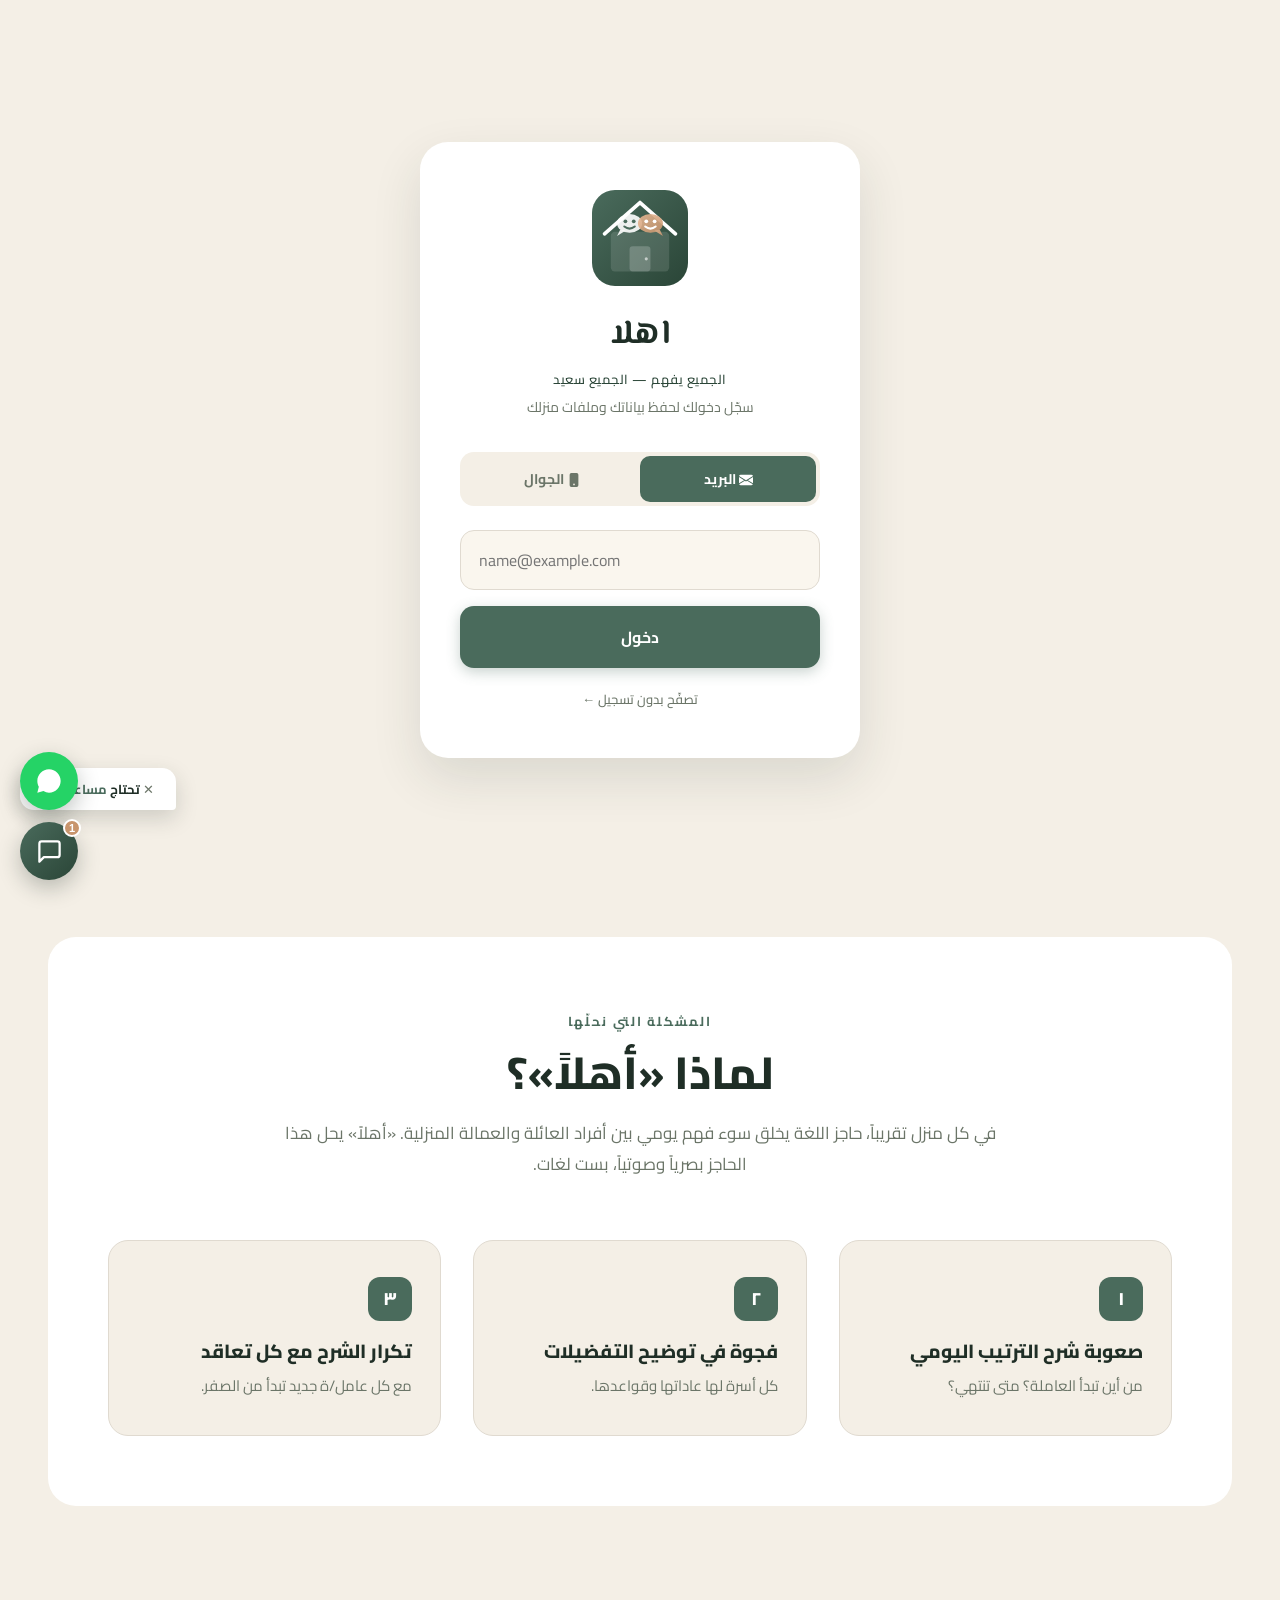
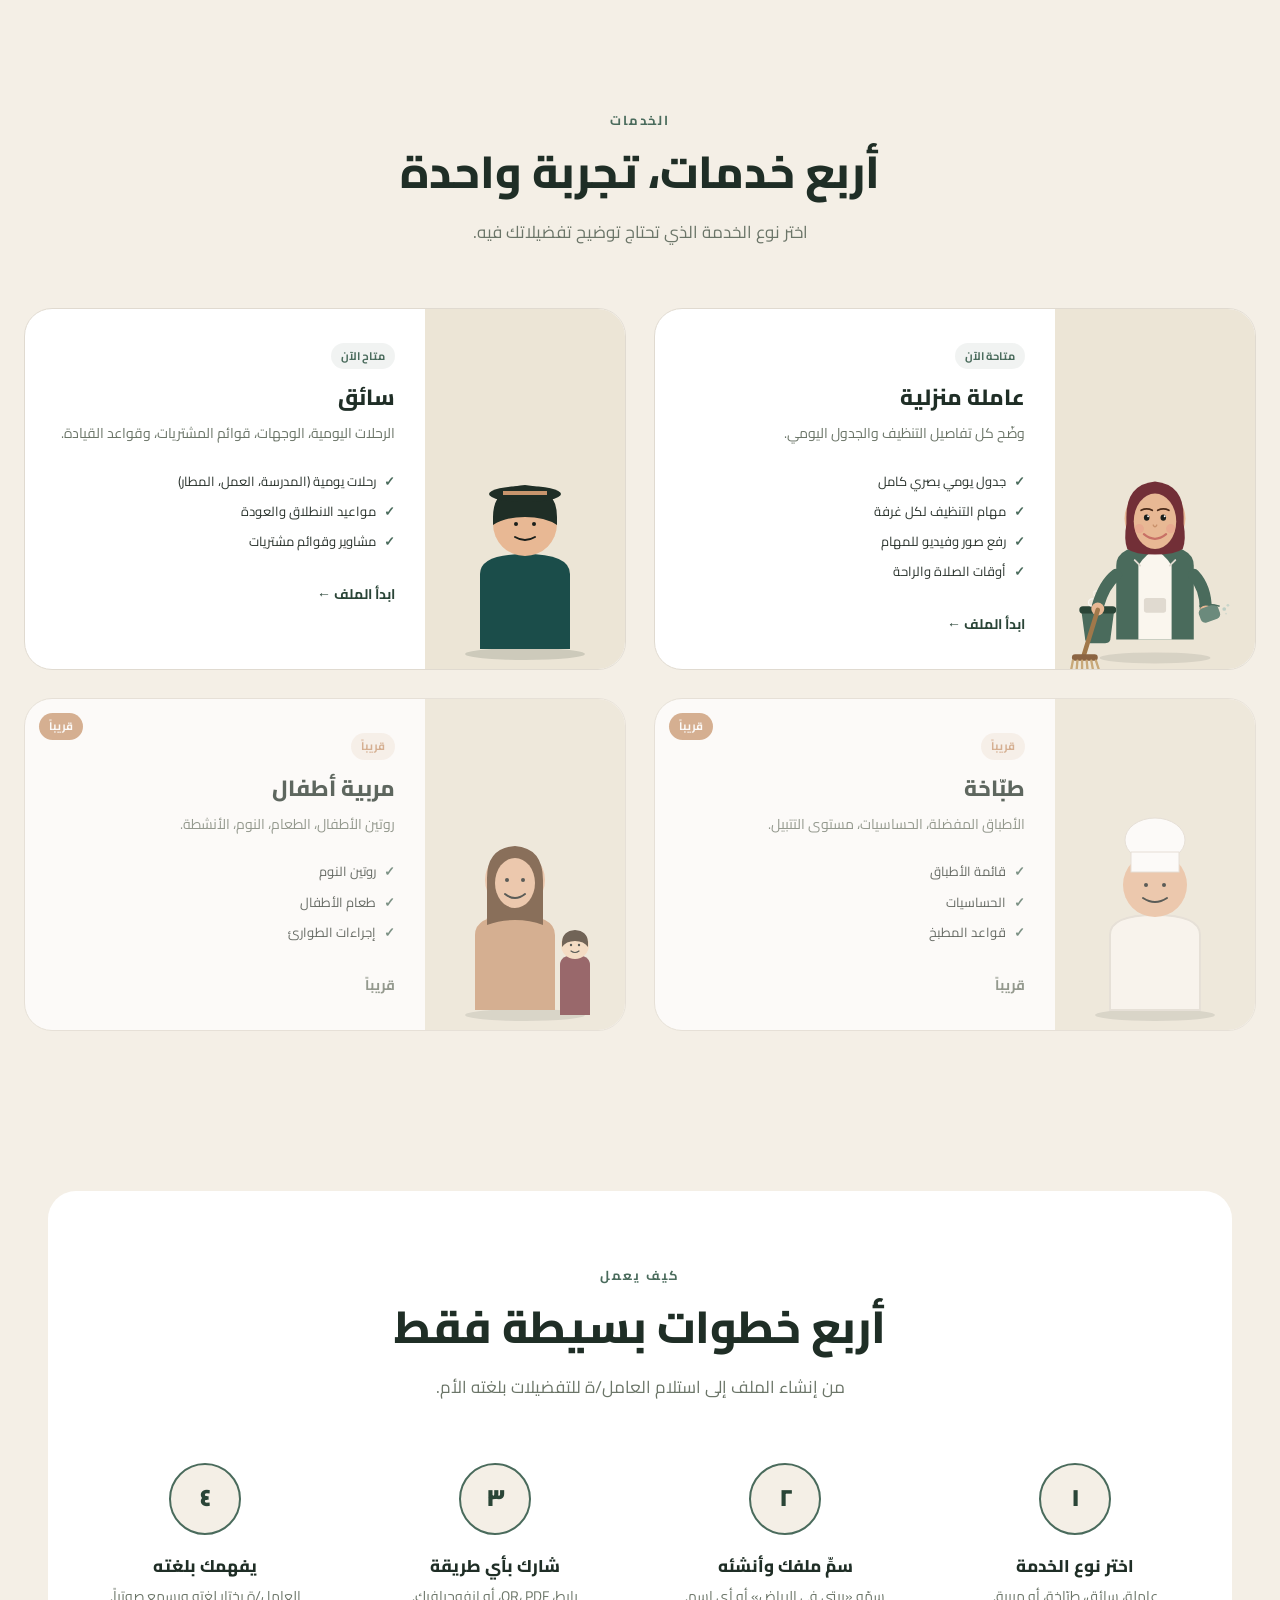
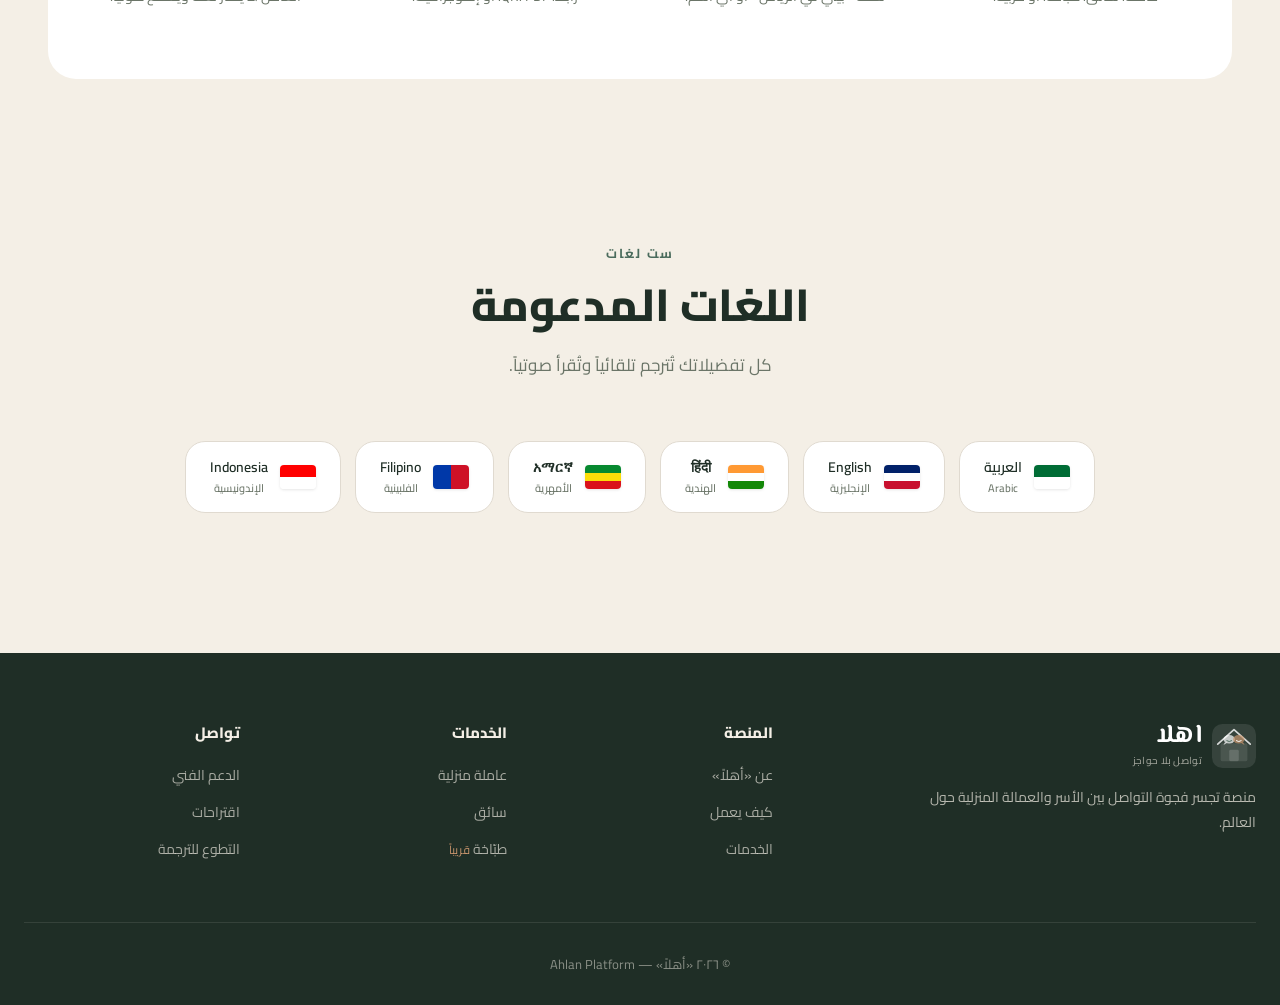
==== commit cd9cd4c3: "Add commercial support widget: instant chatbot + WhatsApp + support email Floating support layer (bo" ====
--- a/index.html
+++ b/index.html
@@ -4359,5 +4359,203 @@
 });
 </script>
 
+<!-- AHLAN_SUPPORT_WIDGET_START -->
+<script>
+/* منصّة أهلاً — ودجت الدعم (شات بوت فوري + واتساب + بريد) — مستقل ويعمل بلا إنترنت */
+(function(){
+  if (window.__ahlanSupport) return; window.__ahlanSupport = true;
+
+  /* ===== الإعدادات — عدّل هنا فقط ===== */
+  var CFG = {
+    wa: '966500000000',                       /* رقم واتساب الدعم بصيغة دولية بدون + */
+    email: 'k.aldawalibi.work@gmail.com',     /* بريد استقبال الاقتراحات والدعم الفني */
+    waText: 'مرحباً 👋 لديّ استفسار عن منصة أهلاً',
+    mailSubject: 'اقتراح / دعم فني — منصة أهلاً',
+    mailBody: 'مرحباً فريق أهلاً،%0D%0A%0D%0A(اكتب اقتراحك أو مشكلتك هنا)%0D%0A'
+  };
+
+  var C = {sage:'#4A6B5C',sageD:'#2A4537',forest:'#1F2E26',linen:'#F4EFE6',linenL:'#FAF6EE',
+           wheat:'#C8956D',border:'#E6DFD3',text:'#2A332D',muted:'#6B7568',wa:'#25D366'};
+
+  /* ===== الأيقونات (SVG مضمّن) ===== */
+  var IC = {
+    wa:'<svg viewBox="0 0 24 24" width="28" height="28" fill="#fff"><path d="M17.5 14.4c-.3-.15-1.7-.85-2-.95-.26-.1-.45-.15-.65.15-.19.29-.74.94-.9 1.13-.17.19-.33.22-.62.07-.3-.15-1.25-.46-2.38-1.47-.88-.78-1.47-1.75-1.64-2.05-.17-.29-.02-.45.13-.6.13-.13.29-.34.44-.51.15-.17.19-.29.29-.48.1-.19.05-.36-.02-.51-.08-.15-.65-1.57-.9-2.15-.24-.57-.48-.49-.65-.5H7.9c-.19 0-.5.07-.76.36-.26.29-1 .98-1 2.38s1.02 2.76 1.17 2.95c.15.19 2.02 3.08 4.9 4.32.68.29 1.22.47 1.63.6.69.22 1.31.19 1.8.11.55-.08 1.7-.69 1.94-1.36.24-.67.24-1.24.17-1.36-.07-.12-.26-.19-.55-.34zM12 2C6.48 2 2 6.48 2 12c0 1.77.46 3.44 1.27 4.89L2 22l5.23-1.37A9.95 9.95 0 0 0 12 22c5.52 0 10-4.48 10-10S17.52 2 12 2z"/></svg>',
+    chat:'<svg viewBox="0 0 24 24" width="27" height="27" fill="none" stroke="#fff" stroke-width="2" stroke-linecap="round" stroke-linejoin="round"><path d="M21 15a2 2 0 0 1-2 2H7l-4 4V5a2 2 0 0 1 2-2h14a2 2 0 0 1 2 2z"/></svg>',
+    close:'<svg viewBox="0 0 24 24" width="26" height="26" fill="none" stroke="#fff" stroke-width="2.2" stroke-linecap="round"><path d="M18 6L6 18M6 6l12 12"/></svg>',
+    send:'<svg viewBox="0 0 24 24" width="20" height="20" fill="none" stroke="#fff" stroke-width="2" stroke-linecap="round" stroke-linejoin="round"><path d="M22 2L11 13M22 2l-7 20-4-9-9-4z"/></svg>',
+    mail:'<svg viewBox="0 0 24 24" width="18" height="18" fill="none" stroke="currentColor" stroke-width="2" stroke-linecap="round" stroke-linejoin="round"><rect x="3" y="5" width="18" height="14" rx="2"/><path d="M3 7l9 6 9-6"/></svg>',
+    waSm:'<svg viewBox="0 0 24 24" width="18" height="18" fill="currentColor"><path d="M17.5 14.4c-.3-.15-1.7-.85-2-.95-.26-.1-.45-.15-.65.15-.19.29-.74.94-.9 1.13-.17.19-.33.22-.62.07-.3-.15-1.25-.46-2.38-1.47-.88-.78-1.47-1.75-1.64-2.05-.17-.29-.02-.45.13-.6.13-.13.29-.34.44-.51.15-.17.19-.29.29-.48.1-.19.05-.36-.02-.51-.08-.15-.65-1.57-.9-2.15-.24-.57-.48-.49-.65-.5H7.9c-.19 0-.5.07-.76.36-.26.29-1 .98-1 2.38s1.02 2.76 1.17 2.95c.15.19 2.02 3.08 4.9 4.32 2.88 1.24 2.88.83 3.4.78.52-.05 1.7-.69 1.94-1.36.24-.67.24-1.24.17-1.36-.07-.12-.26-.19-.55-.34zM12 2C6.48 2 2 6.48 2 12c0 1.77.46 3.44 1.27 4.89L2 22l5.23-1.37A9.95 9.95 0 0 0 12 22c5.52 0 10-4.48 10-10S17.52 2 12 2z"/></svg>',
+    logo:'<svg viewBox="0 0 24 24" width="22" height="22" fill="none" stroke="#fff" stroke-width="2" stroke-linecap="round" stroke-linejoin="round"><path d="M3 11l9-8 9 8"/><path d="M5 10v10h14V10"/><path d="M9 20v-6h6v6"/></svg>'
+  };
+
+  /* ===== قاعدة معرفة الشات بوت ===== */
+  var KB = [
+    {k:['ما هو','ماهو','وش','ايش','what','about','نبذه','تعريف','ماهي','ما هي'],
+     a:'«أهلاً» منصّة سعودية تُنهي حاجز اللغة بين الأسرة والعمالة المنزلية 🏠\nتحوّل تعليمات منزلك أو سائقك إلى دليلٍ بصريّ مترجَم لستّ لغات، بالصوت والأيقونات — يفهمه العامل من النظرة الأولى وبلا إنترنت.',
+     c:['كيف أنشئ ملف؟','اللغات المدعومة','هل هو مجاني؟']},
+    {k:['انشئ','انشاء','اضيف','ابدا','create','new','ملف جديد','كيف اسوي','كيف اعمل'],
+     a:'إنشاء الملف سهل جداً ✨\n1) اضغط «إضافة ملف» في لوحة التحكم.\n2) اختر النوع: منزل 🏠 أو سائق 🚗.\n3) أضف الغرف والمهام أو الرحلات، وصوراً إن رغبت.\n4) عايِن واجهة العامل ثم شاركها.',
+     c:['كيف أشارك مع العامل؟','وحدة السائق','أضف صور وفيديو']},
+    {k:['شارك','مشاركه','ارسل','share','link','رابط','كود','باركود','qr'],
+     a:'تشارك ملفك بثلاث طرق 📤\n• رابط أو كود يفتح على أي جهاز.\n• «دليل تفاعلي كامل»: ملف واحد بالصور والفيديو والصوت — يعمل بلا خادم.\n• إنفوجرافيك للطباعة تعلّقه في المطبخ.\nوكلها بلغة العامل.',
+     c:['هل يعمل بلا إنترنت؟','اللغات المدعومة']},
+    {k:['لغ','لغات','language','لغه','ترجم','translate'],
+     a:'ندعم ٦ لغات 🌍 العربية، الإنجليزية، الهندية، الأمهرية، الفلبينية، الإندونيسية.\nتُترجَم تعليماتك تلقائياً وتُعرض بلغة العامل — بالصوت أيضاً لغير القارئ.',
+     c:['كيف أشارك مع العامل؟','ما هو أهلاً؟']},
+    {k:['انترنت','اونلاين','offline','بدون نت','بلا نت',' نت','النت'],
+     a:'نعم ✅ الموقع والدليل التفاعلي يعملان بلا إنترنت بالكامل: الأيقونات والصور والفيديو والشرح الصوتي مضمّنة.\n(الترجمة الفورية لنصّ جديد فقط تحتاج اتصالاً لحظة كتابته.)',
+     c:['كيف أشارك مع العامل؟','تواصل مع الدعم']},
+    {k:['صور','فيديو','صوت','media','image','video','مقطع','تسجيل'],
+     a:'من داخل محرّر الملف تضيف لكل مهمة صورة أو فيديو أو تسجيلاً صوتياً 🎥\nتظهر بجانب المهمة في واجهة العامل وفي «الدليل التفاعلي الكامل».',
+     c:['كيف أشارك مع العامل؟','هل يعمل بلا إنترنت؟']},
+    {k:['سائق','سياق','driver','رحلات','مشاوير','توصيل','مركب','سياره'],
+     a:'وحدة السائق 🚗 كاملة: جدول رحلات يوميّ، وجهات من←إلى، أوقات الذهاب والعودة، ومشاوير ومشتريات محدّدة بقوائم — بلغة السائق ومع روابط مواقع الخرائط.',
+     c:['كيف أنشئ ملف؟','كيف أشارك مع العامل؟']},
+    {k:['سعر','مجان','free','price','اشتراك','فلوس','تكلف','كم يكلف','باقه'],
+     a:'يمكنك استخدام أهلاً مجّاناً الآن 🎉 (إنشاء ملف، ٦ لغات، مشاركة برابط).\nخطط «بريميوم» بمزايا إضافية (ملفات غير محدودة، دليل تفاعلي بالفيديو، مزامنة سحابية) قادمة قريباً.',
+     c:['كيف أنشئ ملف؟','تواصل مع الدعم']},
+    {k:['خصوصيه','امان','privacy','بيانات','secure','امن','حسابي'],
+     a:'خصوصيتك محفوظة 🔒 بياناتك تُحفظ على جهازك (بلا حسابات معقّدة ولا خوادم)، ولا تُشارَك إلا حين ترسل الرابط بنفسك.',
+     c:['ما هو أهلاً؟','تواصل مع الدعم']},
+    {k:['لا يفتح','لا يدخل','ما يشتغل','مشكل','خطا','عطل','stuck','لا يعمل','تسجيل الدخول','مايفتح','مايدخل','error'],
+     a:'جرّب هذا 🛠️\n1) افتحه كـ«رابط» في متصفّح كامل (Chrome / Safari) لا كملف داخل واتساب.\n2) اضغط «الدخول كضيف» للتجربة فوراً.\nإن استمرّت المشكلة، تواصل معنا مباشرة وسنساعدك 👇',
+     c:['تواصل عبر واتساب','راسلنا بالبريد']},
+    {k:['شكرا','مشكور','thanks','thank','تمام','يعطيك'],
+     a:'العفو 🌿 سعدنا بخدمتك! أنا هنا إن احتجت أي شيء آخر.',
+     c:['ما هو أهلاً؟','تواصل مع الدعم']}
+  ];
+  var QUICK = ['ما هو أهلاً؟','كيف أنشئ ملف؟','كيف أشارك مع العامل؟','اللغات المدعومة','هل يعمل بلا إنترنت؟','تواصل مع الدعم'];
+
+  function norm(s){return (s||'').toLowerCase()
+    .replace(/[\u064B-\u065F\u0670\u0640]/g,'')
+    .replace(/[أإآ]/g,'ا').replace(/[ىي]/g,'ي').replace(/ة/g,'ه').replace(/[ؤ]/g,'و').replace(/[ئ]/g,'ي')
+    .replace(/\s+/g,' ').trim();}
+
+  function waURL(){return 'https://wa.me/'+CFG.wa+'?text='+encodeURIComponent(CFG.waText);}
+  function mailURL(){return 'mailto:'+CFG.email+'?subject='+encodeURIComponent(CFG.mailSubject)+'&body='+CFG.mailBody;}
+
+  /* ===== CSS ===== */
+  var css = ''+
+  '#asup{position:fixed;bottom:20px;left:20px;z-index:2147483000;font-family:Cairo,Tajawal,system-ui,sans-serif;direction:rtl}'+
+  '#asup *{box-sizing:border-box}'+
+  '.asup-fabs{display:flex;flex-direction:column;gap:12px;align-items:center}'+
+  '.asup-fab{width:58px;height:58px;border-radius:50%;border:none;cursor:pointer;display:flex;align-items:center;justify-content:center;box-shadow:0 8px 22px rgba(31,46,38,.28);transition:transform .2s,box-shadow .2s;position:relative}'+
+  '.asup-fab:hover{transform:scale(1.08)}'+
+  '.asup-wa{background:'+C.wa+'}'+
+  '.asup-chat{background:linear-gradient(135deg,'+C.sage+','+C.sageD+')}'+
+  '.asup-fab .asup-badge{position:absolute;top:-3px;right:-3px;width:18px;height:18px;border-radius:50%;background:'+C.wheat+';color:#fff;font-size:11px;font-weight:800;display:flex;align-items:center;justify-content:center;border:2px solid #fff}'+
+  '.asup-tip{position:absolute;bottom:70px;left:0;background:#fff;color:'+C.forest+';font-size:13px;font-weight:700;padding:10px 14px;border-radius:14px;border-bottom-right-radius:4px;box-shadow:0 8px 22px rgba(31,46,38,.18);white-space:nowrap;cursor:pointer;animation:asupPop .3s ease}'+
+  '.asup-tip b{color:'+C.sage+'}'+
+  '.asup-tip .x{margin-right:8px;color:'+C.muted+';font-weight:900}'+
+  '@keyframes asupPop{from{opacity:0;transform:translateY(8px)}to{opacity:1;transform:none}}'+
+  '.asup-panel{position:fixed;bottom:90px;left:20px;width:370px;max-width:calc(100vw - 40px);height:560px;max-height:calc(100vh - 120px);background:'+C.linenL+';border-radius:22px;box-shadow:0 24px 60px rgba(31,46,38,.32);display:none;flex-direction:column;overflow:hidden;animation:asupPop .25s ease}'+
+  '.asup-panel.open{display:flex}'+
+  '.asup-head{background:linear-gradient(135deg,'+C.sageD+','+C.sage+');color:#fff;padding:16px 18px;display:flex;align-items:center;gap:12px;flex-shrink:0}'+
+  '.asup-av{width:44px;height:44px;border-radius:50%;background:rgba(255,255,255,.16);display:flex;align-items:center;justify-content:center;flex-shrink:0}'+
+  '.asup-htitle b{font-size:16px;font-weight:800;display:block;line-height:1.2}'+
+  '.asup-htitle span{font-size:12px;opacity:.9;display:flex;align-items:center;gap:6px}'+
+  '.asup-dot{width:8px;height:8px;border-radius:50%;background:#7DE0A0;display:inline-block;box-shadow:0 0 0 0 rgba(125,224,160,.7);animation:asupPulse 1.8s infinite}'+
+  '@keyframes asupPulse{0%{box-shadow:0 0 0 0 rgba(125,224,160,.6)}70%{box-shadow:0 0 0 6px rgba(125,224,160,0)}100%{box-shadow:0 0 0 0 rgba(125,224,160,0)}}'+
+  '.asup-x{margin-right:auto;background:rgba(255,255,255,.14);border:none;width:34px;height:34px;border-radius:50%;cursor:pointer;display:flex;align-items:center;justify-content:center}'+
+  '.asup-x svg{width:18px;height:18px}'+
+  '.asup-body{flex:1;overflow-y:auto;padding:16px;display:flex;flex-direction:column;gap:10px;background:'+C.linen+'}'+
+  '.asup-msg{max-width:82%;padding:11px 14px;font-size:13.5px;line-height:1.7;white-space:pre-line;border-radius:16px;box-shadow:0 2px 6px rgba(31,46,38,.05)}'+
+  '.asup-bot{align-self:flex-start;background:#fff;color:'+C.text+';border-bottom-right-radius:5px}'+
+  '.asup-user{align-self:flex-end;background:linear-gradient(135deg,'+C.sage+','+C.sageD+');color:#fff;border-bottom-left-radius:5px}'+
+  '.asup-typing{align-self:flex-start;background:#fff;padding:14px 16px;border-radius:16px;display:flex;gap:5px}'+
+  '.asup-typing i{width:7px;height:7px;border-radius:50%;background:'+C.muted+';opacity:.5;animation:asupBlink 1.2s infinite}'+
+  '.asup-typing i:nth-child(2){animation-delay:.2s}.asup-typing i:nth-child(3){animation-delay:.4s}'+
+  '@keyframes asupBlink{0%,60%,100%{opacity:.3}30%{opacity:1}}'+
+  '.asup-chips{display:flex;flex-wrap:wrap;gap:7px;padding:0 16px 10px;background:'+C.linen+'}'+
+  '.asup-chip{background:#fff;border:1.5px solid '+C.border+';color:'+C.sageD+';font-family:inherit;font-size:12.5px;font-weight:700;padding:8px 13px;border-radius:100px;cursor:pointer;transition:all .18s}'+
+  '.asup-chip:hover{background:'+C.sage+';color:#fff;border-color:'+C.sage+'}'+
+  '.asup-input{display:flex;gap:8px;padding:12px;background:'+C.linenL+';border-top:1px solid '+C.border+';flex-shrink:0}'+
+  '.asup-input input{flex:1;border:1.5px solid '+C.border+';border-radius:100px;padding:11px 16px;font-family:inherit;font-size:13.5px;background:#fff;color:'+C.text+';outline:none}'+
+  '.asup-input input:focus{border-color:'+C.sage+'}'+
+  '.asup-send{background:'+C.sage+';border:none;width:42px;height:42px;border-radius:50%;cursor:pointer;display:flex;align-items:center;justify-content:center;flex-shrink:0}'+
+  '.asup-send:hover{background:'+C.sageD+'}'+
+  '.asup-foot{display:flex;gap:8px;padding:0 12px 12px;background:'+C.linenL+'}'+
+  '.asup-cbtn{flex:1;display:flex;align-items:center;justify-content:center;gap:7px;padding:11px;border-radius:12px;font-family:inherit;font-size:13px;font-weight:800;cursor:pointer;border:none;text-decoration:none}'+
+  '.asup-cwa{background:rgba(37,211,102,.12);color:#128C4A}'+
+  '.asup-cwa:hover{background:'+C.wa+';color:#fff}'+
+  '.asup-cmail{background:rgba(74,107,92,.1);color:'+C.sageD+'}'+
+  '.asup-cmail:hover{background:'+C.sage+';color:#fff}'+
+  '@media(max-width:430px){.asup-panel{height:calc(100vh - 100px);bottom:86px;left:10px;right:10px;width:auto;max-width:none}#asup{left:14px;bottom:14px}}';
+
+  /* ===== DOM ===== */
+  var root = document.createElement('div'); root.id = 'asup';
+  root.innerHTML =
+    '<div class="asup-panel" id="asupPanel">'+
+      '<div class="asup-head">'+
+        '<div class="asup-av">'+IC.logo+'</div>'+
+        '<div class="asup-htitle"><b>مساعد أهلاً</b><span><i class="asup-dot"></i> يردّ فوراً</span></div>'+
+        '<button class="asup-x" id="asupClose" aria-label="إغلاق">'+IC.close+'</button>'+
+      '</div>'+
+      '<div class="asup-body" id="asupBody"></div>'+
+      '<div class="asup-chips" id="asupChips"></div>'+
+      '<div class="asup-input"><input id="asupInput" type="text" placeholder="اكتب سؤالك هنا..." autocomplete="off"><button class="asup-send" id="asupSend" aria-label="إرسال">'+IC.send+'</button></div>'+
+      '<div class="asup-foot">'+
+        '<a class="asup-cbtn asup-cwa" href="'+waURL()+'" target="_blank" rel="noopener">'+IC.waSm+' واتساب</a>'+
+        '<a class="asup-cbtn asup-cmail" href="'+mailURL()+'">'+IC.mail+' البريد</a>'+
+      '</div>'+
+    '</div>'+
+    '<div class="asup-fabs">'+
+      '<div class="asup-tip" id="asupTip"><span class="x">✕</span> تحتاج <b>مساعدة</b>؟ 👋</div>'+
+      '<a class="asup-fab asup-wa" href="'+waURL()+'" target="_blank" rel="noopener" title="تواصل عبر واتساب">'+IC.wa+'</a>'+
+      '<button class="asup-fab asup-chat" id="asupToggle" title="محادثة فورية">'+IC.chat+'<span class="asup-badge">1</span></button>'+
+    '</div>';
+
+  function mount(){
+    var st = document.createElement('style'); st.textContent = css; document.head.appendChild(st);
+    document.body.appendChild(root);
+    wire();
+  }
+
+  var body, chips, input, panel, toggle, tip, started=false;
+  function wire(){
+    body=document.getElementById('asupBody'); chips=document.getElementById('asupChips');
+    input=document.getElementById('asupInput'); panel=document.getElementById('asupPanel');
+    toggle=document.getElementById('asupToggle'); tip=document.getElementById('asupTip');
+    toggle.addEventListener('click', function(){ panel.classList.contains('open')?closeP():openP(); });
+    document.getElementById('asupClose').addEventListener('click', closeP);
+    document.getElementById('asupSend').addEventListener('click', sendUser);
+    input.addEventListener('keydown', function(e){ if(e.key==='Enter'){ e.preventDefault(); sendUser(); }});
+    tip.addEventListener('click', function(e){ if(e.target.classList.contains('x')){ tip.style.display='none'; return;} openP(); });
+    setTimeout(function(){ if(tip) tip.style.display='none'; }, 9000);
+  }
+
+  function openP(){ panel.classList.add('open'); tip.style.display='none'; var b=toggle.querySelector('.asup-badge'); if(b) b.style.display='none';
+    if(!started){ started=true; botSay('أهلاً وسهلاً بك 🌿 أنا مساعد «أهلاً» الفوري. كيف أقدر أساعدك اليوم؟', QUICK); }
+    setTimeout(function(){ input && input.focus(); }, 200); }
+  function closeP(){ panel.classList.remove('open'); }
+
+  function addMsg(text, who){ var d=document.createElement('div'); d.className='asup-msg '+(who==='user'?'asup-user':'asup-bot'); d.textContent=text; body.appendChild(d); body.scrollTop=body.scrollHeight; return d; }
+  function setChips(list){ chips.innerHTML=''; (list||[]).forEach(function(t){ var b=document.createElement('button'); b.className='asup-chip'; b.textContent=t; b.addEventListener('click', function(){ handle(t); }); chips.appendChild(b); }); }
+  function typing(){ var d=document.createElement('div'); d.className='asup-typing'; d.innerHTML='<i></i><i></i><i></i>'; body.appendChild(d); body.scrollTop=body.scrollHeight; return d; }
+  function botSay(text, cList){ setChips([]); var t=typing(); setTimeout(function(){ t.remove(); addMsg(text.replace(/\\n/g,'\n'),'bot'); setChips(cList); }, 480); }
+
+  function match(q){
+    var n=norm(q), best=null, score=0;
+    for(var i=0;i<KB.length;i++){ var s=0; for(var j=0;j<KB[i].k.length;j++){ if(n.indexOf(norm(KB[i].k[j]))>-1) s++; } if(s>score){score=s;best=KB[i];} }
+    return score>0?best:null;
+  }
+
+  function handle(text){
+    addMsg(text,'user');
+    var n=norm(text);
+    if(n.indexOf('واتساب')>-1 || n.indexOf('whatsapp')>-1){ botSay('يسعدني ذلك! جارٍ فتح واتساب للتواصل مع فريق الدعم مباشرة 💬', ['ما هو أهلاً؟']); window.open(waURL(),'_blank'); return; }
+    if(n.indexOf('بريد')>-1 || n.indexOf('راسلنا')>-1 || n.indexOf('ايميل')>-1 || n.indexOf('email')>-1){ botSay('تمام! سأفتح بريدك لإرسال اقتراحك أو طلب الدعم إلى فريقنا ✉️', ['ما هو أهلاً؟']); window.location.href=mailURL(); return; }
+    if(n.indexOf('تواصل')>-1 || n.indexOf('دعم')>-1 || n.indexOf('مساعده')>-1 || n.indexOf('support')>-1){ botSay('يسعدنا خدمتك 🌟 اختر طريقة التواصل المناسبة لك:', ['تواصل عبر واتساب','راسلنا بالبريد']); return; }
+    var m=match(text);
+    if(m){ botSay(m.a, m.c); }
+    else { botSay('لم أستوعب سؤالك تماماً 🤔 جرّب إعادة صياغته، أو تواصل مع فريقنا مباشرة:', ['تواصل عبر واتساب','راسلنا بالبريد','ما هو أهلاً؟']); }
+  }
+  function sendUser(){ var v=(input.value||'').trim(); if(!v) return; input.value=''; handle(v); }
+
+  if(document.readyState==='loading') document.addEventListener('DOMContentLoaded', mount); else mount();
+})();
+</script>
+
+<!-- AHLAN_SUPPORT_WIDGET_END -->
 </body>
 </html>
